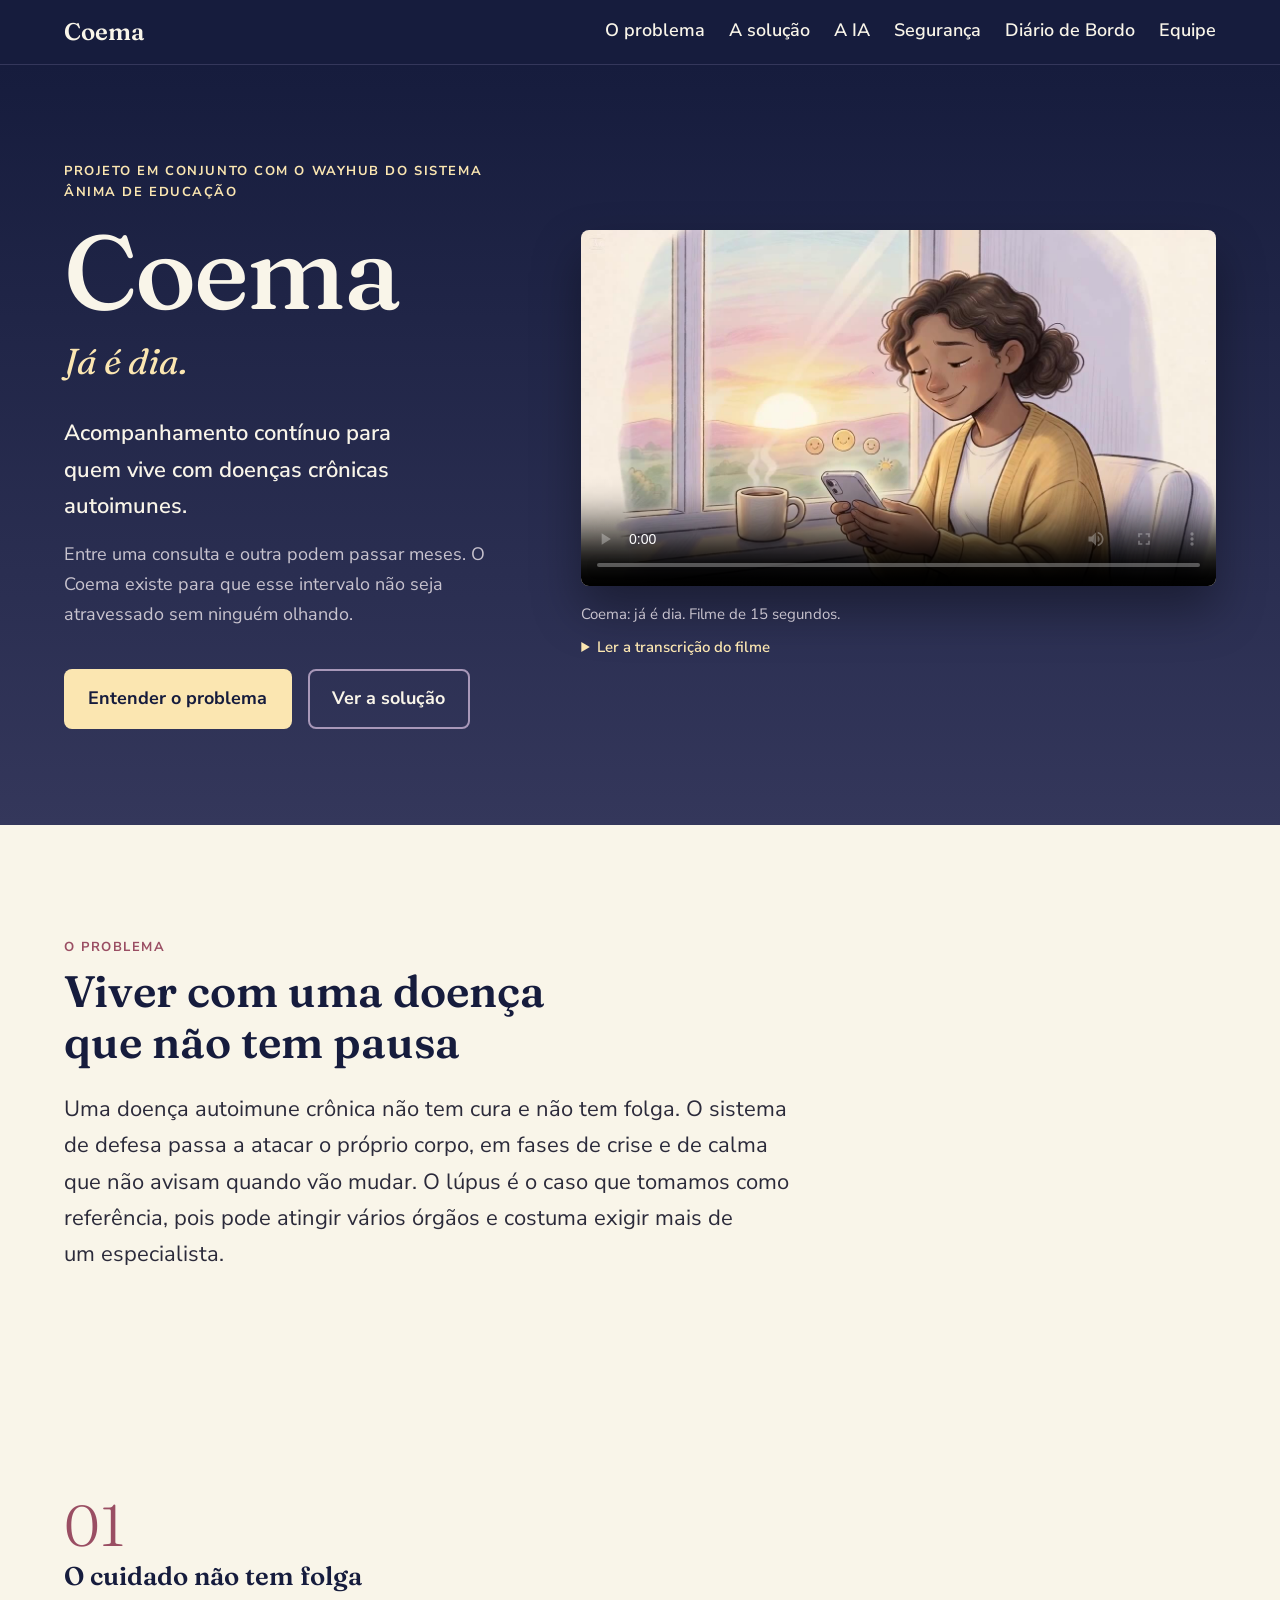
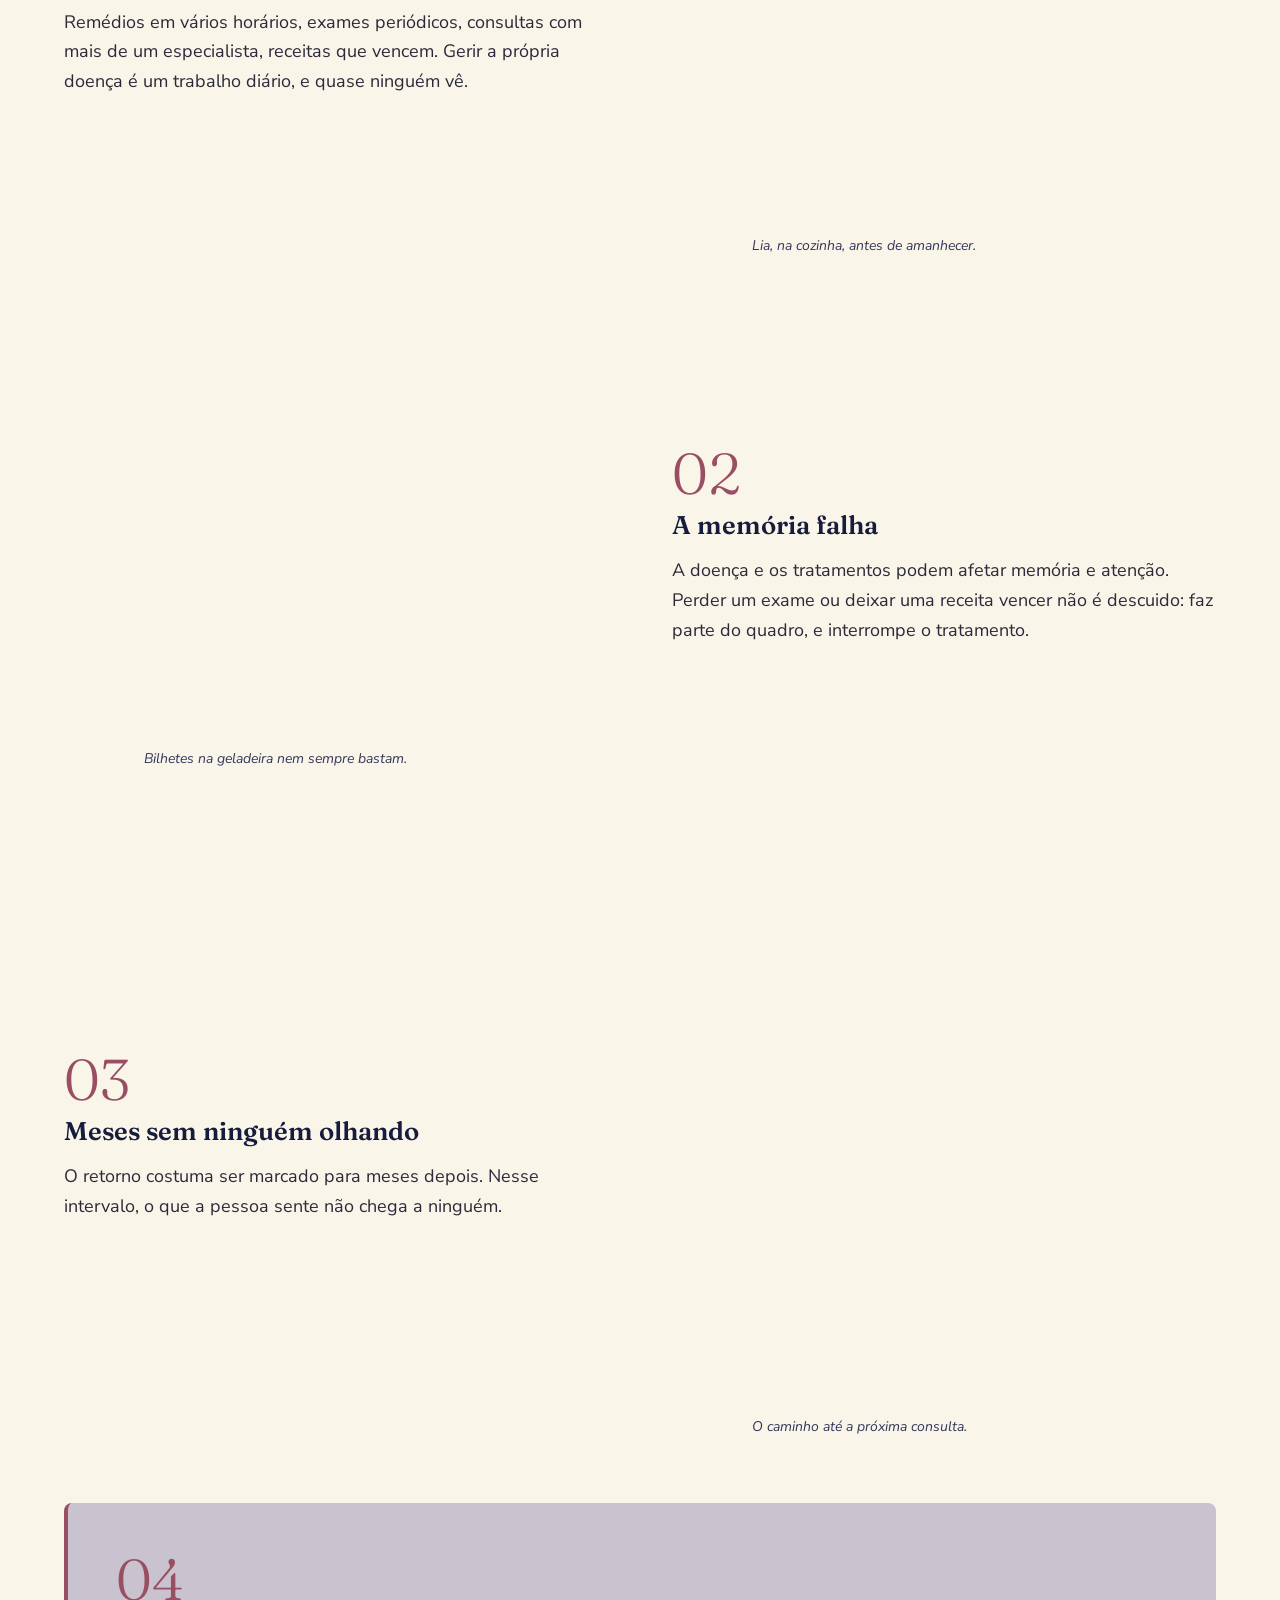
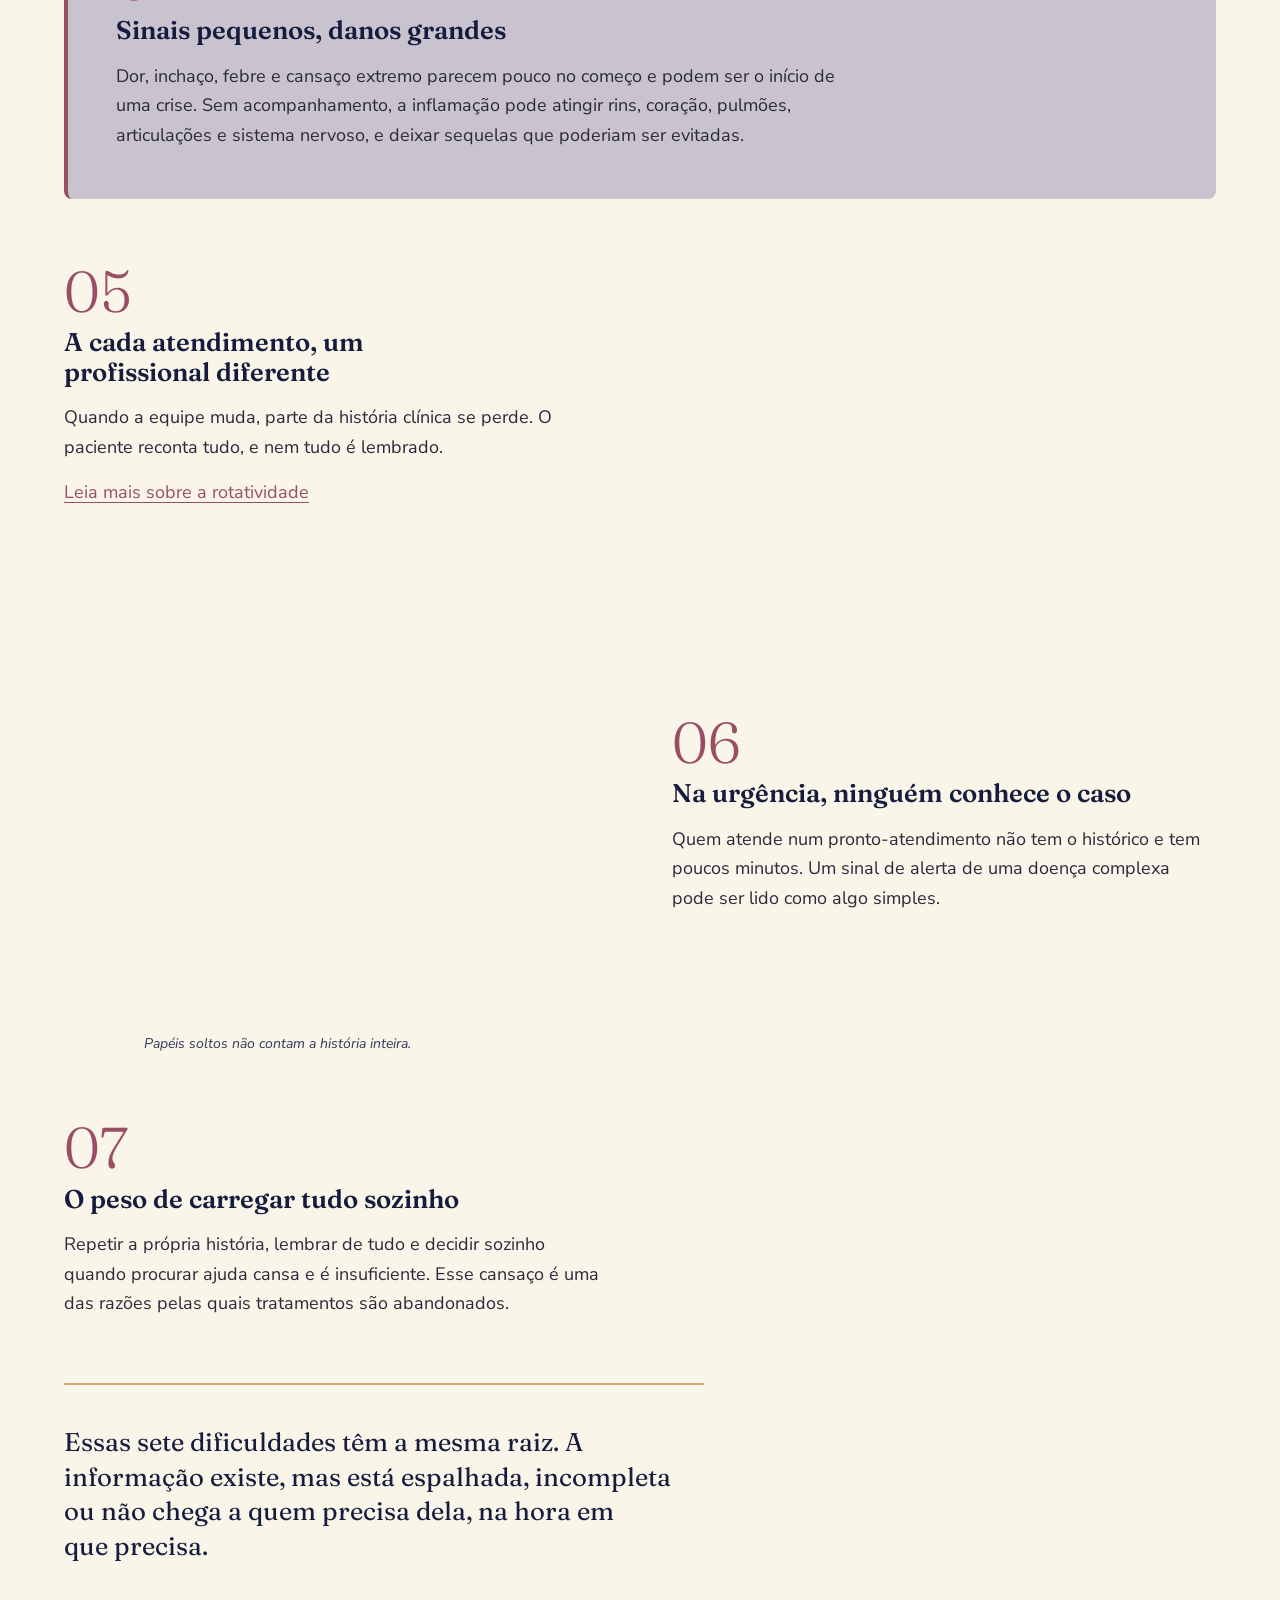
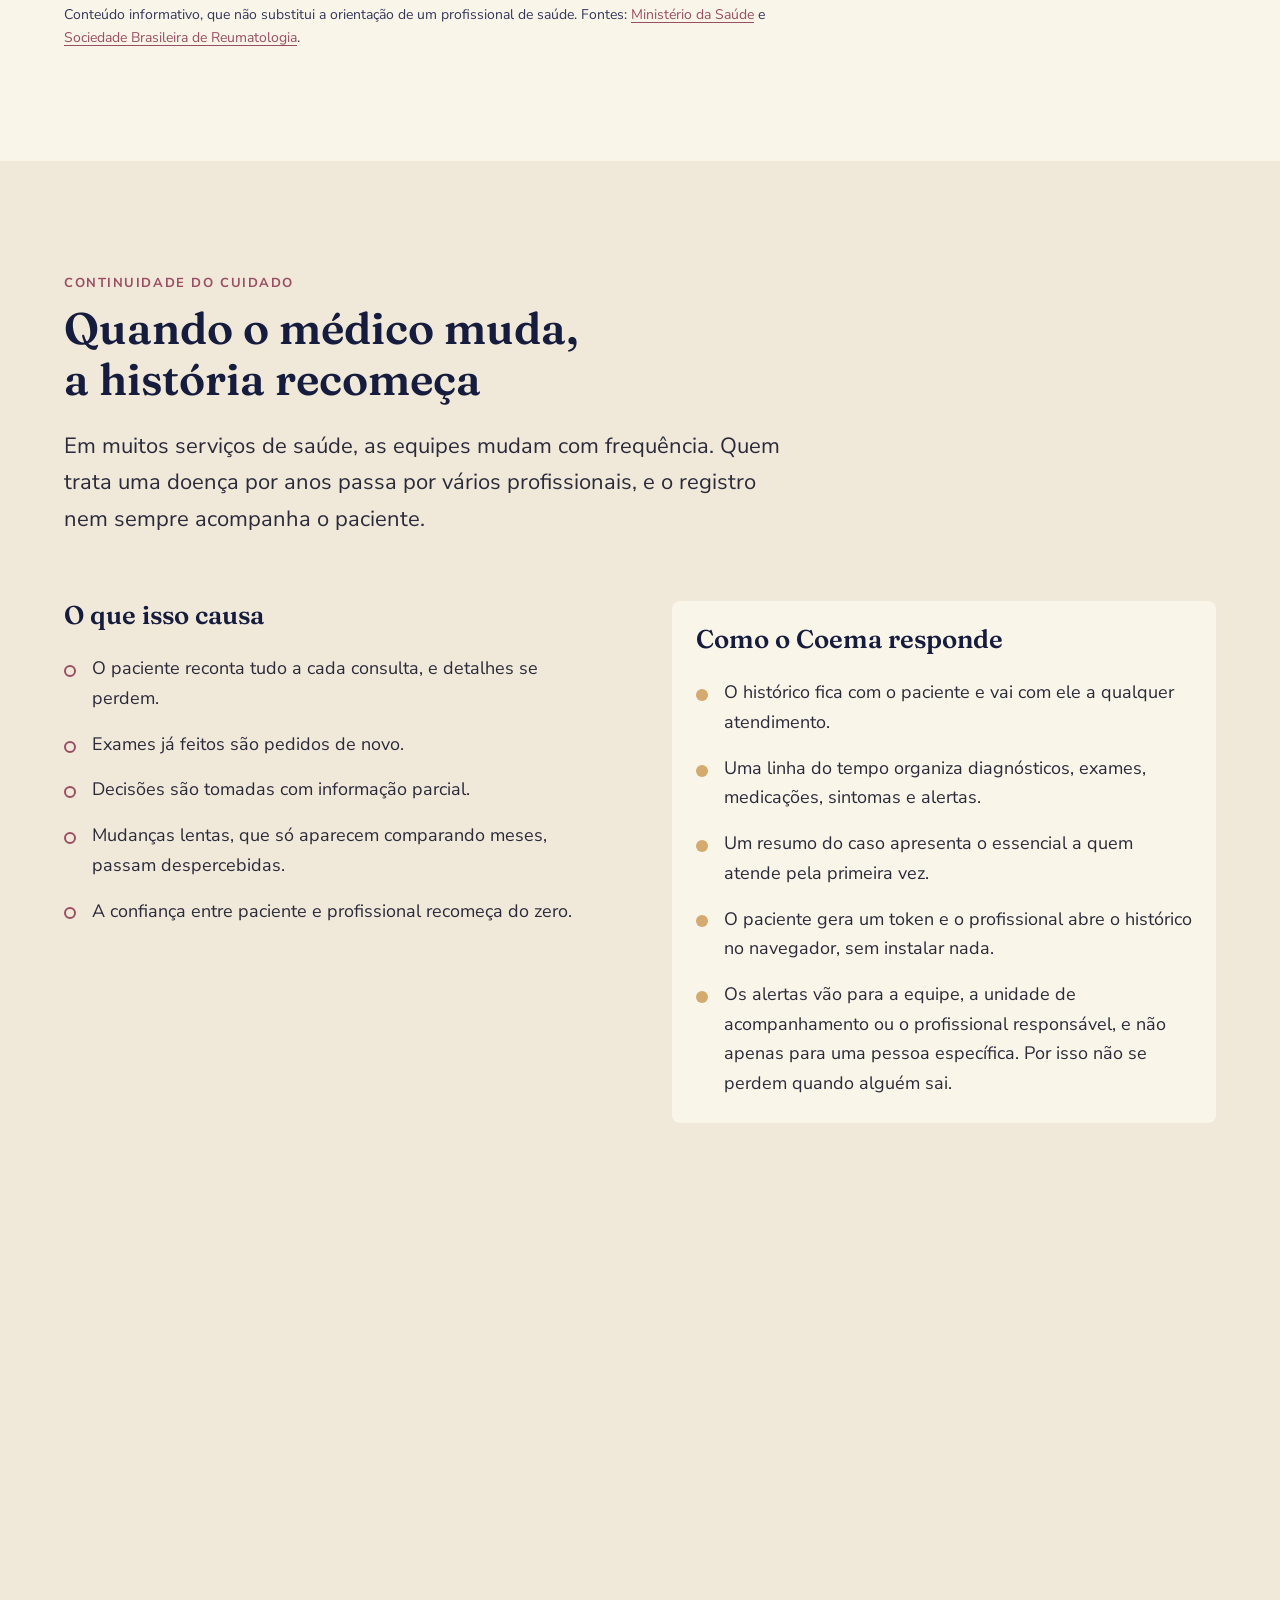
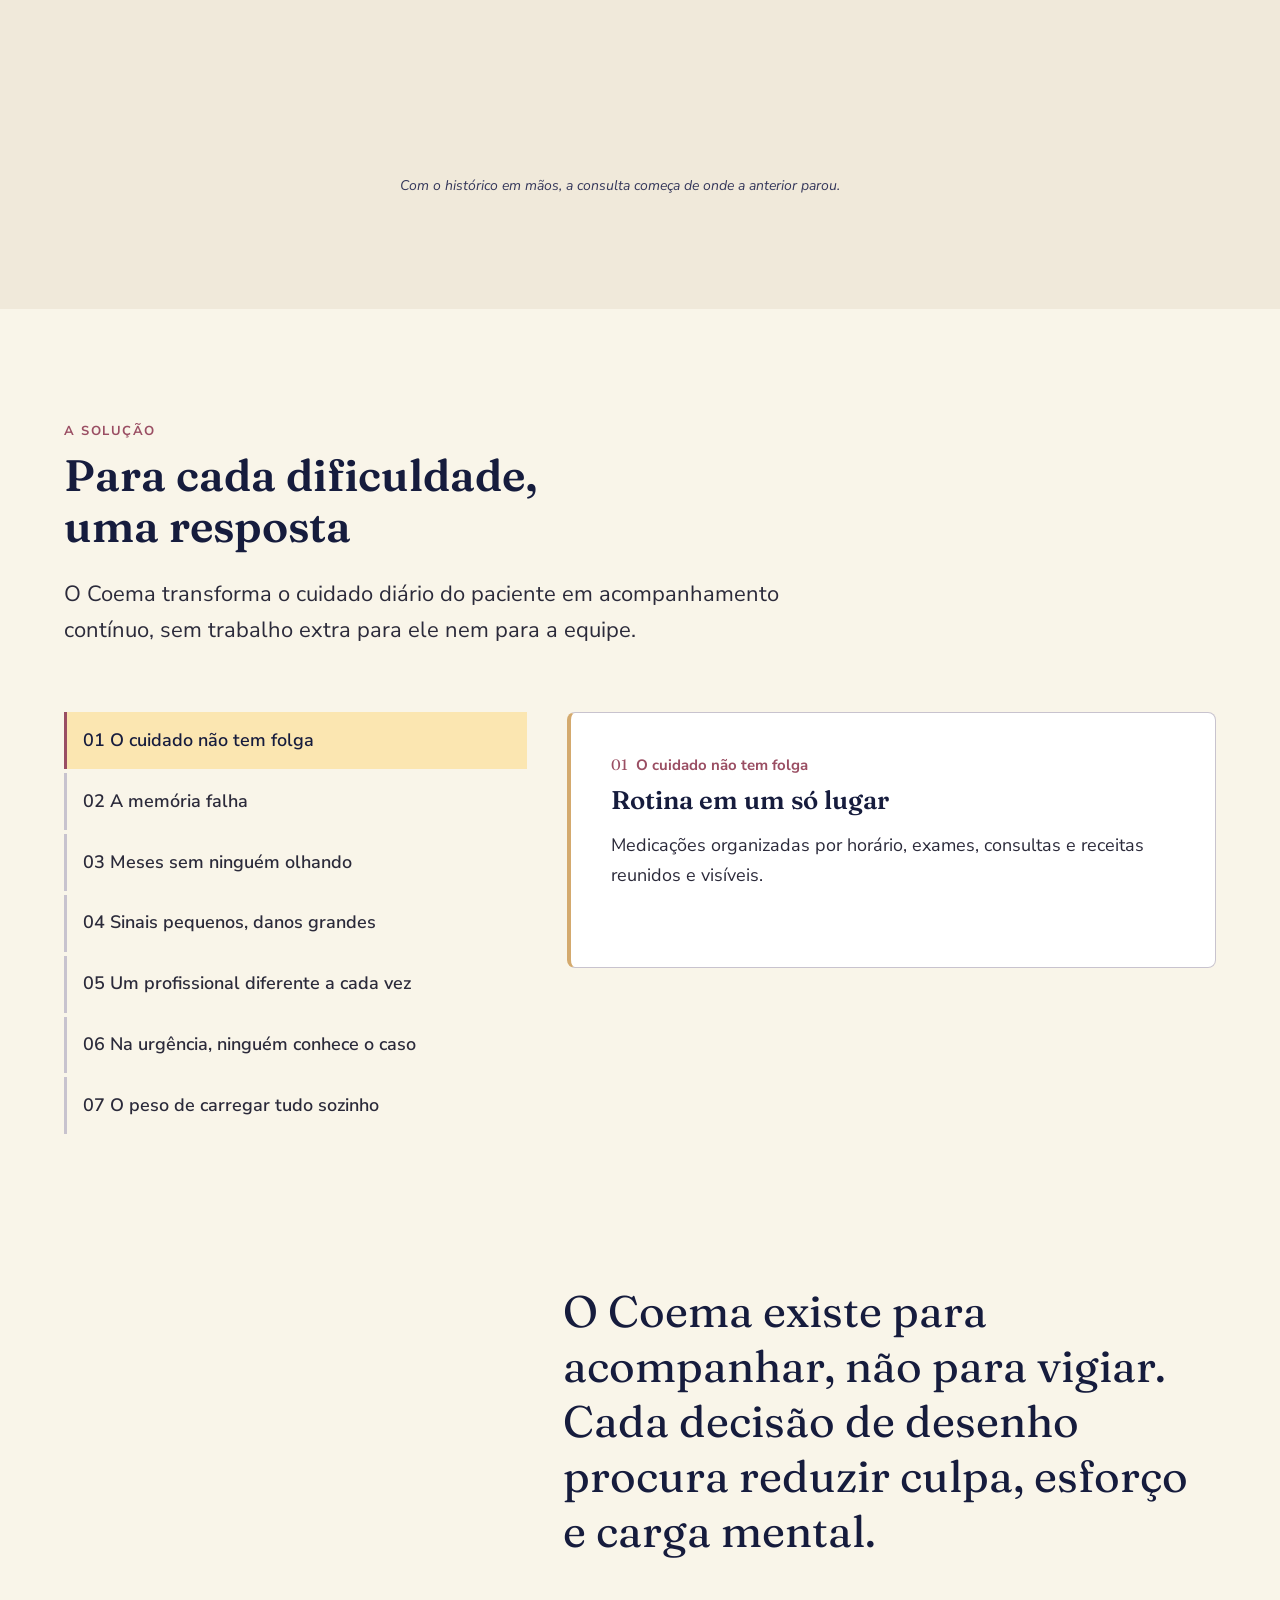
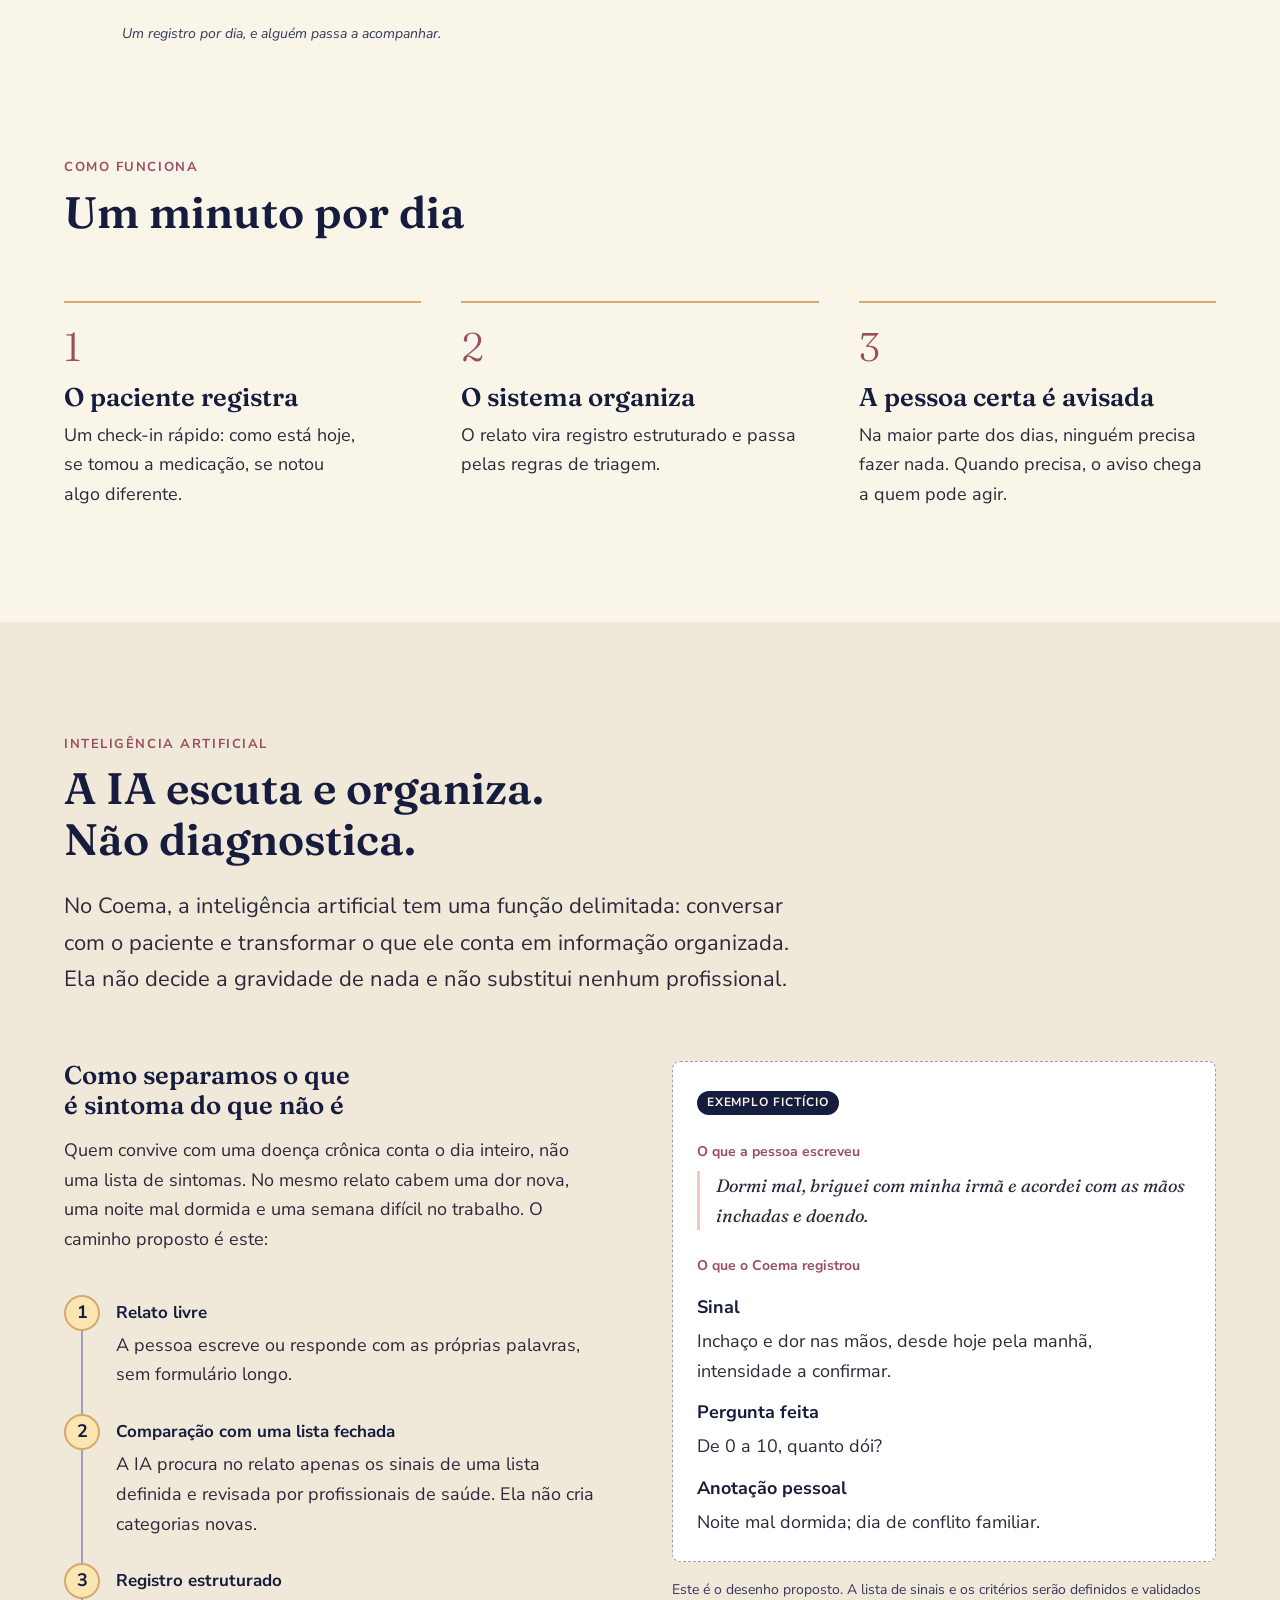
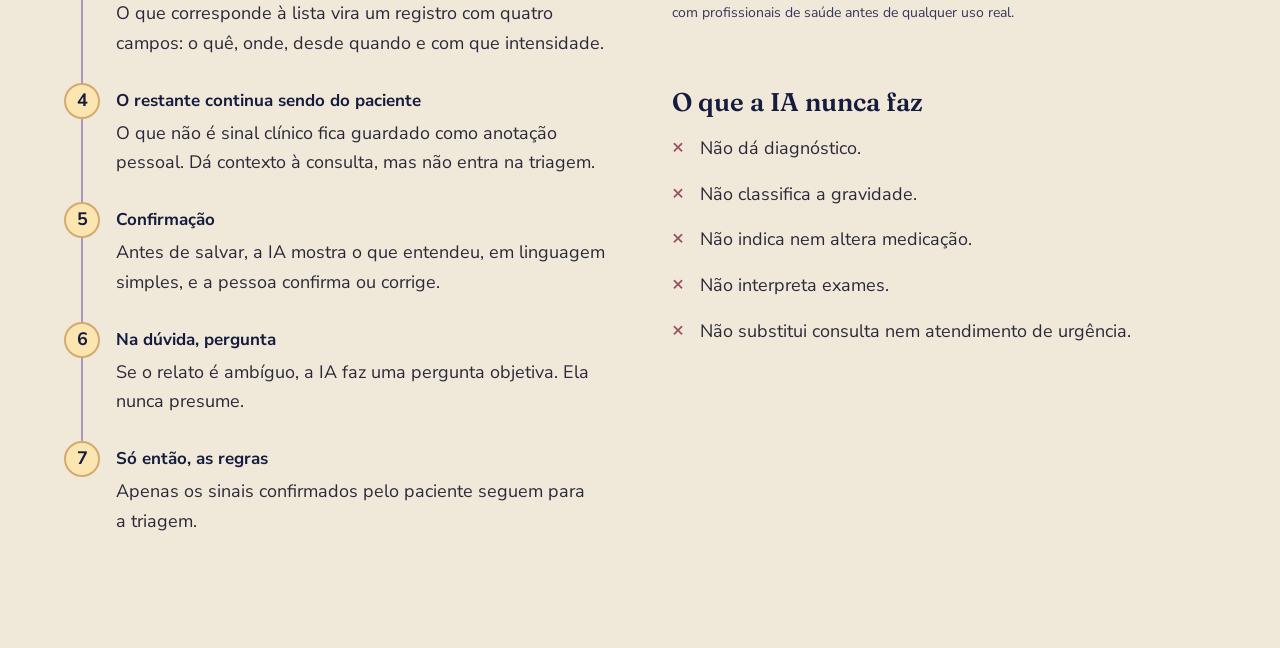
==== index.html @ e5634503 "feat: seções como funciona e IA" ====
<!DOCTYPE html>
<html lang="pt-BR">
<head>
  <meta charset="UTF-8">
  <meta name="viewport" content="width=device-width, initial-scale=1">
  <meta http-equiv="Content-Security-Policy" content="default-src 'self'; script-src 'self'; style-src 'self'; img-src 'self' data:; font-src 'self'; media-src 'self'; connect-src 'self'; object-src 'none'; base-uri 'self'; form-action 'none'">
  <meta name="referrer" content="strict-origin-when-cross-origin">

  <title>Coema · Acompanhamento contínuo para pacientes que vivem com doenças crônicas e autoimunes</title>
  <meta name="description" content="O Coema é um projeto acadêmico de acompanhamento contínuo para quem vive com doenças crônicas autoimunes, tendo como caso referência o LES (Lúpus Eritematoso Sistêmico).">
  <meta name="theme-color" content="#161C3D">

  <meta property="og:type" content="website">
  <meta property="og:locale" content="pt_BR">
  <meta property="og:title" content="Coema · Já é dia">
  <meta property="og:description" content="Acompanhamento contínuo para quem vive com doença crônica autoimune.">
  <meta property="og:url" content="https://nandaromao.github.io/coema-site/">
  <meta property="og:image" content="https://nandaromao.github.io/coema-site/img/previa.jpg">
  <meta name="twitter:card" content="summary_large_image">

  <link rel="icon" href="img/favicon.svg" type="image/svg+xml">
  <link rel="preload" href="fonts/fraunces.woff2" as="font" type="font/woff2" crossorigin>
  <link rel="preload" href="fonts/nunito-sans.woff2" as="font" type="font/woff2" crossorigin>

  <link rel="stylesheet" href="css/base.css">
  <link rel="stylesheet" href="css/layout.css">
  <link rel="stylesheet" href="css/componentes.css">
  <link rel="stylesheet" href="css/secoes.css">

  <script type="module" src="js/main.js"></script>
</head>
<body>
  <a class="pular" href="#conteudo">Pular para o conteúdo</a>

  <header class="cabecalho">
    <div class="container cabecalho__interno">
      <a class="cabecalho__marca" href="#topo" aria-label="Coema, início da página">Coema</a>

      <button class="cabecalho__botao" type="button" aria-expanded="false" aria-controls="menu-principal">
        <span class="cabecalho__botao-texto">Menu</span>
      </button>

      <nav class="menu" id="menu-principal" aria-label="Seções da página">
        <ul class="menu__lista">
          <li><a class="menu__link" href="#problema">O problema</a></li>
          <li><a class="menu__link" href="#solucao">A solução</a></li>
          <li><a class="menu__link" href="#ia">A IA</a></li>
          <li><a class="menu__link" href="#seguranca">Segurança</a></li>
          <li><a class="menu__link" href="#diario">Diário de Bordo</a></li>
          <li><a class="menu__link" href="#equipe">Equipe</a></li>
        </ul>
      </nav>
    </div>
  </header>

  <main id="conteudo">

    <!-- SEÇÃO 1: ABERTURA -->
    <section class="abertura" id="topo" aria-labelledby="abertura-titulo">
      <div class="container abertura__grade">
        <div class="abertura__texto">
          <p class="rotulo rotulo--claro">Projeto em conjunto com o WayHub do Sistema Ânima de Educação</p>
          <h1 class="abertura__titulo" id="abertura-titulo">Coema</h1>
          <p class="abertura__subtitulo">Já é dia.</p>
          <p class="abertura__frase">Acompanhamento contínuo para quem vive com doenças crônicas autoimunes.</p>
          <p class="abertura__apoio">Entre uma consulta e outra podem passar meses. O Coema existe para que esse intervalo não seja atravessado sem ninguém olhando.</p>
          <div class="abertura__acoes">
            <a class="botao botao--sol" href="#problema">Entender o problema</a>
            <a class="botao botao--contorno" href="#solucao">Ver a solução</a>
          </div>
        </div>

        <figure class="abertura__video">
          <video class="video" controls preload="metadata" playsinline width="1280" height="720" poster="video/poster.jpg">
            <source src="video/coema-ja-e-dia.mp4" type="video/mp4">
            <track kind="captions" src="video/coema-ja-e-dia.vtt" srclang="pt-BR" label="Português" default>
            Seu navegador não reproduz este vídeo. Leia a transcrição logo abaixo.
          </video>
          <figcaption class="abertura__legenda">Coema: já é dia. Filme de 15 segundos.</figcaption>

          <details class="transcricao">
            <summary>Ler a transcrição do filme</summary>
            <p>Quem vive com lúpus cuida de si todo dia. E tem dia em que a memória falha. Entre uma consulta e outra, passam meses. Nesse caminho, ninguém está olhando. O Coema acompanha esse intervalo e leva a história inteira para quem atende. Coema. Em tupi: já é dia.</p>".</p>
          </details>
        </figure>
      </div>
    </section>

        <!-- SEÇÃO 2: O PROBLEMA -->
    <section class="secao problema" id="problema" aria-labelledby="problema-titulo">
      <div class="container">
        <header class="secao__cabecalho">
          <p class="rotulo">O problema</p>
          <h2 class="secao__titulo" id="problema-titulo">Viver com uma doença que não tem pausa</h2>
          <p class="secao__intro">Uma doença autoimune crônica não tem cura e não tem folga. O sistema de defesa passa a atacar o próprio corpo, em fases de crise e de calma que não avisam quando vão mudar. O lúpus é o caso que tomamos como referência, pois pode atingir vários órgãos e costuma exigir mais de um especialista.</p>
        </header>

        <ol class="dores">
          <li class="dor dor--com-imagem">
            <div class="dor__texto">
              <span class="dor__numero" aria-hidden="true">01</span>
              <h3 class="dor__titulo">O cuidado não tem folga</h3>
              <p>Remédios em vários horários, exames periódicos, consultas com mais de um especialista, receitas que vencem. Gerir a própria doença é um trabalho diário, e quase ninguém vê.</p>
            </div>
            <figure class="dor__figura">
              <img src="img/cenas/rotina.webp" width="1200" height="1528" loading="lazy" decoding="async" alt="Ilustração a lápis de cor de uma mulher sentada à mesa da cozinha, de madrugada, segurando uma caneca diante de uma caixa organizadora de remédios.">
              <figcaption>Lia, na cozinha, antes de amanhecer.</figcaption>
            </figure>
          </li>

          <li class="dor dor--com-imagem dor--invertida">
            <div class="dor__texto">
              <span class="dor__numero" aria-hidden="true">02</span>
              <h3 class="dor__titulo">A memória falha</h3>
              <p>A doença e os tratamentos podem afetar memória e atenção. Perder um exame ou deixar uma receita vencer não é descuido: faz parte do quadro, e interrompe o tratamento.</p>
            </div>
            <figure class="dor__figura">
              <img src="img/cenas/memoria.webp" width="1200" height="1307" loading="lazy" decoding="async" alt="Ilustração de uma mulher com a mão na testa diante de uma geladeira coberta de bilhetes e de um calendário com dias riscados.">
              <figcaption>Bilhetes na geladeira nem sempre bastam.</figcaption>
            </figure>
          </li>

          <li class="dor dor--com-imagem">
            <div class="dor__texto">
              <span class="dor__numero" aria-hidden="true">03</span>
              <h3 class="dor__titulo">Meses sem ninguém olhando</h3>
              <p>O retorno costuma ser marcado para meses depois. Nesse intervalo, o que a pessoa sente não chega a ninguém.</p>
            </div>
            <figure class="dor__figura">
              <img src="img/cenas/caminho.webp" width="1200" height="1792" loading="lazy" decoding="async" alt="Ilustração de uma mulher pequena caminhando sozinha, à noite, por uma estrada feita de folhas de calendário, sob uma lua fina.">
              <figcaption>O caminho até a próxima consulta.</figcaption>
            </figure>
          </li>

          <li class="dor dor--destaque">
            <div class="dor__texto">
              <span class="dor__numero" aria-hidden="true">04</span>
              <h3 class="dor__titulo">Sinais pequenos, danos grandes</h3>
              <p>Dor, inchaço, febre e cansaço extremo parecem pouco no começo e podem ser o início de uma crise. Sem acompanhamento, a inflamação pode atingir rins, coração, pulmões, articulações e sistema nervoso, e deixar sequelas que poderiam ser evitadas.</p>
            </div>
          </li>

          <li class="dor">
            <div class="dor__texto">
              <span class="dor__numero" aria-hidden="true">05</span>
              <h3 class="dor__titulo">A cada atendimento, um profissional diferente</h3>
              <p>Quando a equipe muda, parte da história clínica se perde. O paciente reconta tudo, e nem tudo é lembrado.</p>
              <p><a href="#rotatividade">Leia mais sobre a rotatividade</a></p>
            </div>
          </li>

          <li class="dor dor--com-imagem dor--invertida">
            <div class="dor__texto">
              <span class="dor__numero" aria-hidden="true">06</span>
              <h3 class="dor__titulo">Na urgência, ninguém conhece o caso</h3>
              <p>Quem atende num pronto-atendimento não tem o histórico e tem poucos minutos. Um sinal de alerta de uma doença complexa pode ser lido como algo simples.</p>
            </div>
            <figure class="dor__figura">
              <img src="img/cenas/pronto-atendimento.webp" width="1200" height="1412" loading="lazy" decoding="async" alt="Ilustração de uma mulher sentada numa maca, segurando uma pasta de papéis, enquanto um médico de jaleco se afasta com uma prancheta.">
              <figcaption>Papéis soltos não contam a história inteira.</figcaption>
            </figure>
          </li>

          <li class="dor">
            <div class="dor__texto">
              <span class="dor__numero" aria-hidden="true">07</span>
              <h3 class="dor__titulo">O peso de carregar tudo sozinho</h3>
              <p>Repetir a própria história, lembrar de tudo e decidir sozinho quando procurar ajuda cansa e é insuficiente. Esse cansaço é uma das razões pelas quais tratamentos são abandonados.</p>
            </div>
          </li>
        </ol>

        <p class="problema__fecho">Essas sete dificuldades têm a mesma raiz. A informação existe, mas está espalhada, incompleta ou não chega a quem precisa dela, na hora em que precisa.</p>

        <p class="nota">Conteúdo informativo, que não substitui a orientação de um profissional de saúde. Fontes: <a href="https://www.gov.br/saude/pt-br/assuntos/saude-de-a-a-z/l/lupus" target="_blank" rel="noopener noreferrer">Ministério da Saúde</a> e <a href="https://www.reumatologia.org.br" target="_blank" rel="noopener noreferrer">Sociedade Brasileira de Reumatologia</a>.</p>
      </div>
    </section>

        <!-- SEÇÃO 3: A ROTATIVIDADE -->
    <section class="secao rotatividade" id="rotatividade" aria-labelledby="rotatividade-titulo">
      <div class="container">
        <header class="secao__cabecalho">
          <p class="rotulo">Continuidade do cuidado</p>
          <h2 class="secao__titulo" id="rotatividade-titulo">Quando o médico muda, a história recomeça</h2>
          <p class="secao__intro">Em muitos serviços de saúde, as equipes mudam com frequência. Quem trata uma doença por anos passa por vários profissionais, e o registro nem sempre acompanha o paciente.</p>
        </header>

        <div class="rotatividade__colunas">
          <div class="rotatividade__coluna">
            <h3 class="rotatividade__subtitulo">O que isso causa</h3>
            <ul class="lista lista--problema">
              <li>O paciente reconta tudo a cada consulta, e detalhes se perdem.</li>
              <li>Exames já feitos são pedidos de novo.</li>
              <li>Decisões são tomadas com informação parcial.</li>
              <li>Mudanças lentas, que só aparecem comparando meses, passam despercebidas.</li>
              <li>A confiança entre paciente e profissional recomeça do zero.</li>
            </ul>
          </div>

          <div class="rotatividade__coluna rotatividade__coluna--resposta">
            <h3 class="rotatividade__subtitulo">Como o Coema responde</h3>
            <ul class="lista lista--resposta">
              <li>O histórico fica com o paciente e vai com ele a qualquer atendimento.</li>
              <li>Uma linha do tempo organiza diagnósticos, exames, medicações, sintomas e alertas.</li>
              <li>Um resumo do caso apresenta o essencial a quem atende pela primeira vez.</li>
              <li>O paciente gera um token e o profissional abre o histórico no navegador, sem instalar nada.</li>
              <li>Os alertas vão para a equipe, a unidade de acompanhamento ou o profissional responsável, e não apenas para uma pessoa específica. Por isso não se perdem quando alguém sai.</li>
            </ul>
          </div>
        </div>

        <figure class="figura-ampla">
          <img src="img/cenas/consulta.webp" width="1200" height="1448" loading="lazy" decoding="async" alt="Ilustração de uma médica sentada ao lado de uma paciente, lendo com atenção o resumo do caso na tela de um celular.">
          <figcaption>Com o histórico em mãos, a consulta começa de onde a anterior parou.</figcaption>
        </figure>
      </div>
    </section>

       <!-- SEÇÃO 4: A SOLUÇÃO -->
    <section class="secao solucao" id="solucao" aria-labelledby="solucao-titulo">
      <div class="container">
        <header class="secao__cabecalho">
          <p class="rotulo">A solução</p>
          <h2 class="secao__titulo" id="solucao-titulo">Para cada dificuldade, uma resposta</h2>
          <p class="secao__intro">O Coema transforma o cuidado diário do paciente em acompanhamento contínuo, sem trabalho extra para ele nem para a equipe.</p>
        </header>

        <div class="pares" data-pares>
          <div class="pares__abas" role="tablist" aria-orientation="vertical" aria-label="Dificuldades" hidden></div>

          <div class="pares__paineis">
            <article class="par" id="par-1">
              <p class="par__dor"><span class="par__numero">01</span> O cuidado não tem folga</p>
              <h3 class="par__resposta">Rotina em um só lugar</h3>
              <p>Medicações organizadas por horário, exames, consultas e receitas reunidos e visíveis.</p>
            </article>

            <article class="par" id="par-2">
              <p class="par__dor"><span class="par__numero">02</span> A memória falha</p>
              <h3 class="par__resposta">Lembretes com antecedência</h3>
              <p>O aviso começa um mês antes e se repete: quinze dias, uma semana, três dias, véspera e horas antes. O som é discreto, e um segundo lembrete, mais suave, aparece se o primeiro passar.</p>
            </article>

            <article class="par" id="par-3">
              <p class="par__dor"><span class="par__numero">03</span> Meses sem ninguém olhando</p>
              <h3 class="par__resposta">Check-in diário</h3>
              <p>Um registro rápido de como a pessoa está, parecido com um caderno de humor. Só pede detalhes quando algo relevante acontece.</p>
            </article>

            <article class="par" id="par-4">
              <p class="par__dor"><span class="par__numero">04</span> Sinais pequenos, danos grandes</p>
              <h3 class="par__resposta">Triagem em três níveis</h3>
              <p>O sistema percebe desvios cedo e indica o que fazer, antes que virem crise.</p>
            </article>

            <article class="par" id="par-5">
              <p class="par__dor"><span class="par__numero">05</span> Um profissional diferente a cada vez</p>
              <h3 class="par__resposta">Histórico com o paciente</h3>
              <p>A história clínica completa, aberta por token a quem estiver atendendo.</p>
            </article>

            <article class="par" id="par-6">
              <p class="par__dor"><span class="par__numero">06</span> Na urgência, ninguém conhece o caso</p>
              <h3 class="par__resposta">Resumo e cartão de emergência</h3>
              <p>Um resumo do quadro pronto para mostrar e um cartão com diagnóstico, alergias, medicações e contato, disponível mesmo sem internet.</p>
            </article>

            <article class="par" id="par-7">
              <p class="par__dor"><span class="par__numero">07</span> O peso de carregar tudo sozinho</p>
              <h3 class="par__resposta">Rede de apoio</h3>
              <p>Um contato de confiança é avisado em situação de risco, e um cuidador pode registrar e consultar informações quando o paciente não estiver em condições.</p>
            </article>
          </div>
        </div>

        <div class="solucao__fecho">
          <figure class="solucao__figura">
            <img src="img/cenas/amanhecer.webp" width="1200" height="1564" loading="lazy" decoding="async" alt="Ilustração de uma mulher sorrindo para o celular, sentada junto a uma janela, com a luz do amanhecer entrando.">
            <figcaption>Um registro por dia, e alguém passa a acompanhar.</figcaption>
          </figure>
          <p class="solucao__principio">O Coema existe para acompanhar, não para vigiar. Cada decisão de desenho procura reduzir culpa, esforço e carga mental.</p>
        </div>
      </div>
    </section>

        <!-- SEÇÃO 5: COMO FUNCIONA -->
    <section class="secao funciona" id="como-funciona" aria-labelledby="funciona-titulo">
      <div class="container">
        <header class="secao__cabecalho">
          <p class="rotulo">Como funciona</p>
          <h2 class="secao__titulo" id="funciona-titulo">Um minuto por dia</h2>
        </header>

        <ol class="passos">
          <li class="passo">
            <span class="passo__numero" aria-hidden="true">1</span>
            <h3 class="passo__titulo">O paciente registra</h3>
            <p>Um check-in rápido: como está hoje, se tomou a medicação, se notou algo diferente.</p>
          </li>
          <li class="passo">
            <span class="passo__numero" aria-hidden="true">2</span>
            <h3 class="passo__titulo">O sistema organiza</h3>
            <p>O relato vira registro estruturado e passa pelas regras de triagem.</p>
          </li>
          <li class="passo">
            <span class="passo__numero" aria-hidden="true">3</span>
            <h3 class="passo__titulo">A pessoa certa é avisada</h3>
            <p>Na maior parte dos dias, ninguém precisa fazer nada. Quando precisa, o aviso chega a quem pode agir.</p>
          </li>
        </ol>
      </div>
    </section>

    <!-- SEÇÃO 6: A IA -->
    <section class="secao ia" id="ia" aria-labelledby="ia-titulo">
      <div class="container">
        <header class="secao__cabecalho">
          <p class="rotulo">Inteligência artificial</p>
          <h2 class="secao__titulo" id="ia-titulo">A IA escuta e organiza. Não diagnostica.</h2>
          <p class="secao__intro">No Coema, a inteligência artificial tem uma função delimitada: conversar com o paciente e transformar o que ele conta em informação organizada. Ela não decide a gravidade de nada e não substitui nenhum profissional.</p>
        </header>

        <div class="ia__grade">
          <div class="ia__coluna">
            <h3 class="ia__subtitulo">Como separamos o que é sintoma do que não é</h3>
            <p>Quem convive com uma doença crônica conta o dia inteiro, não uma lista de sintomas. No mesmo relato cabem uma dor nova, uma noite mal dormida e uma semana difícil no trabalho. O caminho proposto é este:</p>

            <ol class="etapas">
              <li class="etapa">
                <h4 class="etapa__titulo">Relato livre</h4>
                <p>A pessoa escreve ou responde com as próprias palavras, sem formulário longo.</p>
              </li>
              <li class="etapa">
                <h4 class="etapa__titulo">Comparação com uma lista fechada</h4>
                <p>A IA procura no relato apenas os sinais de uma lista definida e revisada por profissionais de saúde. Ela não cria categorias novas.</p>
              </li>
              <li class="etapa">
                <h4 class="etapa__titulo">Registro estruturado</h4>
                <p>O que corresponde à lista vira um registro com quatro campos: o quê, onde, desde quando e com que intensidade.</p>
              </li>
              <li class="etapa">
                <h4 class="etapa__titulo">O restante continua sendo do paciente</h4>
                <p>O que não é sinal clínico fica guardado como anotação pessoal. Dá contexto à consulta, mas não entra na triagem.</p>
              </li>
              <li class="etapa">
                <h4 class="etapa__titulo">Confirmação</h4>
                <p>Antes de salvar, a IA mostra o que entendeu, em linguagem simples, e a pessoa confirma ou corrige.</p>
              </li>
              <li class="etapa">
                <h4 class="etapa__titulo">Na dúvida, pergunta</h4>
                <p>Se o relato é ambíguo, a IA faz uma pergunta objetiva. Ela nunca presume.</p>
              </li>
              <li class="etapa">
                <h4 class="etapa__titulo">Só então, as regras</h4>
                <p>Apenas os sinais confirmados pelo paciente seguem para a triagem.</p>
              </li>
            </ol>
          </div>

          <div class="ia__coluna">
            <div class="exemplo">
              <p class="exemplo__rotulo">Exemplo fictício</p>

              <h4 class="exemplo__titulo">O que a pessoa escreveu</h4>
              <p class="exemplo__fala">Dormi mal, briguei com minha irmã e acordei com as mãos inchadas e doendo.</p>

              <h4 class="exemplo__titulo">O que o Coema registrou</h4>
              <dl class="exemplo__lista">
                <dt>Sinal</dt>
                <dd>Inchaço e dor nas mãos, desde hoje pela manhã, intensidade a confirmar.</dd>
                <dt>Pergunta feita</dt>
                <dd>De 0 a 10, quanto dói?</dd>
                <dt>Anotação pessoal</dt>
                <dd>Noite mal dormida; dia de conflito familiar.</dd>
              </dl>
            </div>

            <p class="nota">Este é o desenho proposto. A lista de sinais e os critérios serão definidos e validados com profissionais de saúde antes de qualquer uso real.</p>

            <h3 class="ia__subtitulo ia__subtitulo--espaco">O que a IA nunca faz</h3>
            <ul class="lista lista--nunca">
              <li>Não dá diagnóstico.</li>
              <li>Não classifica a gravidade.</li>
              <li>Não indica nem altera medicação.</li>
              <li>Não interpreta exames.</li>
              <li>Não substitui consulta nem atendimento de urgência.</li>
            </ul>
          </div>
        </div>
      </div>
    </section>

    <!-- AS PRÓXIMAS SEÇÕES ENTRAM AQUI -->

  </main>
</body>
</html>
---- css/base.css ----
/* Fontes, variáveis, reset e tipografia */

@font-face {
  font-family: "Fraunces";
  src: url("../fonts/fraunces.woff2") format("woff2");
  font-weight: 100 900;
  font-style: normal;
  font-display: swap;
}

@font-face {
  font-family: "Fraunces";
  src: url("../fonts/fraunces-italico.woff2") format("woff2");
  font-weight: 100 900;
  font-style: italic;
  font-display: swap;
}

@font-face {
  font-family: "Nunito Sans";
  src: url("../fonts/nunito-sans.woff2") format("woff2");
  font-weight: 200 1000;
  font-style: normal;
  font-display: swap;
}

@font-face {
  font-family: "Nunito Sans";
  src: url("../fonts/nunito-sans-italico.woff2") format("woff2");
  font-weight: 200 1000;
  font-style: italic;
  font-display: swap;
}

:root {
  /* Paleta extraída das ilustrações */
  --noite: #161c3d;
  --indigo: #34375b;
  --lavanda: #a898b9;
  --lavanda-clara: #c8c3ce;
  --aurora: #f2c8b7;
  --mostarda: #d4aa6e;
  --sol: #fbe6b1;
  --terracota: #c3917a;
  --papel: #f9f5e9;
  --grafite: #2b2a3a;
  --rose-escuro: #9a4e63;
  --azul-profundo: #3e5f80;

  /* Triagem */
  --verde: #6fae7d;
  --amarelo: #e8b84b;
  --vermelho: #d96c6c;

  --fonte-titulo: "Fraunces", Georgia, "Times New Roman", serif;
  --fonte-texto: "Nunito Sans", system-ui, -apple-system, "Segoe UI", sans-serif;

  --texto-p: clamp(1rem, 0.95rem + 0.25vw, 1.125rem);
  --texto-g: clamp(1.125rem, 1rem + 0.6vw, 1.375rem);
  --titulo-2: clamp(1.75rem, 1.3rem + 2vw, 2.75rem);
  --titulo-3: clamp(1.25rem, 1.1rem + 0.7vw, 1.6rem);

  --espaco-1: 0.5rem;
  --espaco-2: 1rem;
  --espaco-3: 1.5rem;
  --espaco-4: 2.5rem;
  --espaco-5: 4rem;
  --espaco-secao: clamp(4rem, 3rem + 5vw, 7.5rem);

  --largura: 72rem;
  --raio: 0.5rem;
  --altura-cabecalho: 4rem;
}

*,
*::before,
*::after {
  box-sizing: border-box;
}

html {
  scroll-behavior: smooth;
  scroll-padding-top: calc(var(--altura-cabecalho) + 1rem);
  -webkit-text-size-adjust: 100%;
}

body {
  margin: 0;
  background-color: var(--papel);
  color: var(--grafite);
  font-family: var(--fonte-texto);
  font-size: var(--texto-p);
  line-height: 1.65;
}

h1,
h2,
h3,
p,
ul,
ol,
figure {
  margin: 0;
}

h1,
h2,
h3 {
  font-family: var(--fonte-titulo);
  font-weight: 600;
  line-height: 1.15;
  text-wrap: balance;
}

p {
  text-wrap: pretty;
}

img,
video {
  display: block;
  max-width: 100%;
  height: auto;
}

a {
  color: var(--rose-escuro);
  text-underline-offset: 0.2em;
}

:focus-visible {
  outline: 3px solid var(--mostarda);
  outline-offset: 3px;
  border-radius: 2px;
}

.rotulo {
  font-size: 0.8125rem;
  font-weight: 700;
  letter-spacing: 0.12em;
  text-transform: uppercase;
  color: var(--rose-escuro);
}

.rotulo--claro {
  color: var(--sol);
}

.pular {
  position: absolute;
  left: 1rem;
  top: -4rem;
  z-index: 100;
  padding: 0.75rem 1rem;
  background-color: var(--sol);
  color: var(--noite);
  font-weight: 700;
  border-radius: var(--raio);
}

.pular:focus {
  top: 1rem;
}

@media (prefers-reduced-motion: reduce) {
  html {
    scroll-behavior: auto;
  }

  *,
  *::before,
  *::after {
    animation-duration: 0.01ms !important;
    transition-duration: 0.01ms !important;
  }
}
---- css/layout.css ----
/* Container, cabeçalho e botões */

.container {
  width: min(100% - 2.5rem, var(--largura));
  margin-inline: auto;
}

.cabecalho {
  position: sticky;
  top: 0;
  z-index: 50;
  background-color: var(--noite);
  border-bottom: 1px solid var(--indigo);
}

.cabecalho__interno {
  display: flex;
  flex-wrap: wrap;
  align-items: center;
  justify-content: space-between;
  min-height: var(--altura-cabecalho);
  gap: var(--espaco-2);
}

.cabecalho__marca {
  font-family: var(--fonte-titulo);
  font-size: 1.5rem;
  font-weight: 600;
  color: var(--papel);
  text-decoration: none;
}

.cabecalho__botao {
  display: none;
  padding: 0.5rem 0.9rem;
  background: none;
  border: 1px solid var(--lavanda);
  border-radius: var(--raio);
  color: var(--papel);
  font: inherit;
  font-weight: 700;
  cursor: pointer;
}

.menu__lista {
  display: flex;
  flex-wrap: wrap;
  gap: 0.25rem 1.5rem;
  padding: 0;
  list-style: none;
}

.menu__link {
  display: block;
  padding: 0.5rem 0;
  color: var(--papel);
  font-weight: 600;
  text-decoration: none;
  border-bottom: 2px solid transparent;
  transition: border-color 0.2s ease;
}

.menu__link:hover,
.menu__link--ativo {
  border-bottom-color: var(--mostarda);
}

/* Sem JavaScript, o menu fica sempre visível. Com JavaScript, recolhe no celular. */
@media (max-width: 47.99rem) {
  .js .cabecalho__botao {
    display: inline-block;
  }

  .js .menu {
    display: none;
    width: 100%;
    padding-bottom: var(--espaco-2);
  }

  .js .menu--aberto {
    display: block;
  }

  .js .menu__lista {
    flex-direction: column;
    gap: 0;
  }

  .js .menu__link {
    padding: 0.75rem 0;
  }
}

.botao {
  display: inline-block;
  padding: 0.8rem 1.4rem;
  border: 2px solid transparent;
  border-radius: var(--raio);
  font-weight: 700;
  text-decoration: none;
  transition: background-color 0.2s ease, color 0.2s ease, transform 0.2s ease;
}

.botao:hover {
  transform: translateY(-2px);
}

.botao--sol {
  background-color: var(--sol);
  color: var(--noite);
}

.botao--sol:hover {
  background-color: var(--mostarda);
}

.botao--contorno {
  border-color: var(--lavanda);
  color: var(--papel);
}

.botao--contorno:hover {
  background-color: var(--indigo);
}

/* Estrutura comum das seções */

.secao {
  padding-block: var(--espaco-secao);
}

.secao__cabecalho {
  max-width: 46rem;
  margin-bottom: var(--espaco-5);
}

.secao__titulo {
  margin-top: var(--espaco-1);
  font-size: var(--titulo-2);
  color: var(--noite);
}

.secao__intro {
  margin-top: var(--espaco-3);
  font-size: var(--texto-g);
}

.nota {
  margin-top: var(--espaco-4);
  max-width: 46rem;
  font-size: 0.875rem;
  color: var(--indigo);
}
---- css/componentes.css ----
/* Listas com marcador */

.lista {
  display: grid;
  gap: var(--espaco-2);
  padding: 0;
  list-style: none;
}

.lista li {
  position: relative;
  padding-left: 1.75rem;
}

.lista li::before {
  content: "";
  position: absolute;
  left: 0;
  top: 0.6em;
  width: 0.75rem;
  height: 0.75rem;
  border-radius: 50%;
}

.lista--problema li::before {
  border: 2px solid var(--rose-escuro);
}

.lista--resposta li::before {
  background-color: var(--mostarda);
}

/* Figura larga, centralizada */

.figura-ampla {
  max-width: 30rem;
  margin: var(--espaco-5) auto 0;
}

.figura-ampla img {
  width: 100%;
  border-radius: var(--raio);
}

.figura-ampla figcaption,
.solucao__figura figcaption {
  margin-top: var(--espaco-1);
  font-size: 0.875rem;
  font-style: italic;
  color: var(--indigo);
}

/* Pares "dificuldade e resposta" */

.pares__paineis {
  display: grid;
  gap: var(--espaco-3);
}

.par {
  padding: var(--espaco-3);
  background-color: #fff;
  border: 1px solid var(--lavanda-clara);
  border-left: 4px solid var(--mostarda);
  border-radius: var(--raio);
}

.par__dor {
  font-size: 0.9375rem;
  font-weight: 700;
  color: var(--rose-escuro);
}

.par__numero {
  font-family: var(--fonte-titulo);
  font-weight: 400;
  margin-right: 0.25rem;
}

.par__resposta {
  margin-top: var(--espaco-1);
  font-size: var(--titulo-3);
  color: var(--noite);
}

.par__resposta + p {
  margin-top: var(--espaco-2);
  max-width: 38rem;
}

/* Modo abas: só em tela larga e com JavaScript */

.pares__abas[hidden] {
  display: none;
}

.pares--abas {
  display: grid;
  grid-template-columns: 5fr 7fr;
  gap: var(--espaco-4);
  align-items: start;
}

.pares--abas .pares__abas {
  display: flex;
  flex-direction: column;
  gap: 0.25rem;
}

.pares__aba {
  padding: 0.85rem 1rem;
  background: none;
  border: 0;
  border-left: 3px solid var(--lavanda-clara);
  color: var(--grafite);
  font: inherit;
  font-weight: 600;
  text-align: left;
  cursor: pointer;
  transition: background-color 0.2s ease, border-color 0.2s ease;
}

.pares__aba:hover {
  background-color: var(--papel-sombra);
}

.pares__aba[aria-selected="true"] {
  background-color: var(--sol);
  border-left-color: var(--rose-escuro);
  color: var(--noite);
}

.pares--abas .par {
  min-height: 16rem;
  padding: var(--espaco-4);
  animation: surgir 0.3s ease;
}

@keyframes surgir {
  from {
    opacity: 0;
    transform: translateY(6px);
  }

  to {
    opacity: 1;
    transform: none;
  }
}
/* Lista "o que nunca faz" */

.lista--nunca li::before {
  content: "×";
  top: 0;
  width: auto;
  height: auto;
  border-radius: 0;
  font-size: 1.25rem;
  font-weight: 700;
  line-height: 1.3;
  color: var(--rose-escuro);
}

/* Passos numerados em linha */

.passos {
  display: grid;
  gap: var(--espaco-4);
  padding: 0;
  list-style: none;
}

@media (min-width: 52rem) {
  .passos {
    grid-template-columns: repeat(3, 1fr);
  }
}

.passo {
  padding-top: var(--espaco-3);
  border-top: 2px solid var(--mostarda);
}

.passo__numero {
  display: block;
  font-family: var(--fonte-titulo);
  font-size: 2.5rem;
  font-weight: 300;
  line-height: 1;
  color: var(--rose-escuro);
}

.passo__titulo {
  margin-top: var(--espaco-2);
  font-size: var(--titulo-3);
  color: var(--noite);
}

.passo__titulo + p {
  margin-top: var(--espaco-1);
}

/* Etapas em linha vertical */

.etapas {
  margin-top: var(--espaco-4);
  padding: 0;
  list-style: none;
  counter-reset: etapa;
}

.etapa {
  position: relative;
  padding: 0 0 var(--espaco-3) 3.25rem;
  counter-increment: etapa;
}

.etapa::before {
  content: counter(etapa);
  position: absolute;
  left: 0;
  top: 0;
  display: grid;
  place-items: center;
  width: 2.25rem;
  height: 2.25rem;
  background-color: var(--sol);
  border: 2px solid var(--mostarda);
  border-radius: 50%;
  font-weight: 700;
  color: var(--noite);
}

.etapa::after {
  content: "";
  position: absolute;
  left: 1.0625rem;
  top: 2.25rem;
  bottom: 0;
  width: 2px;
  background-color: var(--lavanda);
}

.etapa:last-child {
  padding-bottom: 0;
}

.etapa:last-child::after {
  display: none;
}

.etapa__titulo {
  margin: 0;
  padding-top: 0.25rem;
  font-family: var(--fonte-texto);
  font-size: 1.0625rem;
  font-weight: 700;
  color: var(--noite);
}

.etapa__titulo + p {
  margin-top: 0.25rem;
}

/* Quadro de exemplo */

.exemplo {
  padding: var(--espaco-3);
  background-color: #fff;
  border: 1px dashed var(--lavanda);
  border-radius: var(--raio);
}

.exemplo__rotulo {
  display: inline-block;
  padding: 0.15rem 0.6rem;
  background-color: var(--noite);
  border-radius: 999px;
  font-size: 0.75rem;
  font-weight: 700;
  letter-spacing: 0.08em;
  text-transform: uppercase;
  color: var(--papel);
}

.exemplo__titulo {
  margin: var(--espaco-3) 0 var(--espaco-1);
  font-family: var(--fonte-texto);
  font-size: 0.875rem;
  font-weight: 700;
  color: var(--rose-escuro);
}

.exemplo__fala {
  padding-left: var(--espaco-2);
  border-left: 3px solid var(--aurora);
  font-family: var(--fonte-titulo);
  font-style: italic;
  font-size: 1.125rem;
}

.exemplo__lista {
  display: grid;
  gap: 0.25rem;
  margin: 0;
}

.exemplo__lista dt {
  margin-top: var(--espaco-1);
  font-weight: 700;
  color: var(--noite);
}

.exemplo__lista dd {
  margin: 0;
}
---- css/secoes.css ----
/* Seção 1: abertura */

.abertura {
  background-color: var(--noite);
  background-image: linear-gradient(180deg, var(--noite) 0%, var(--indigo) 100%);
  color: var(--papel);
  padding-block: clamp(3rem, 2rem + 5vw, 6rem);
}

.abertura__grade {
  display: grid;
  gap: var(--espaco-4);
  align-items: center;
}

@media (min-width: 60rem) {
  .abertura__grade {
    grid-template-columns: 5fr 7fr;
    gap: var(--espaco-5);
  }
}

.abertura__titulo {
  margin-top: var(--espaco-2);
  font-size: clamp(3.5rem, 2.5rem + 6vw, 6.5rem);
  font-weight: 500;
  letter-spacing: -0.02em;
  line-height: 1;
}

.abertura__subtitulo {
  margin-top: var(--espaco-1);
  font-family: var(--fonte-titulo);
  font-style: italic;
  font-size: clamp(1.5rem, 1.2rem + 1.5vw, 2.25rem);
  color: var(--sol);
}

.abertura__frase {
  margin-top: var(--espaco-3);
  font-size: var(--texto-g);
  font-weight: 600;
  max-width: 28ch;
}

.abertura__apoio {
  margin-top: var(--espaco-2);
  max-width: 44ch;
  color: var(--lavanda-clara);
}

.abertura__acoes {
  display: flex;
  flex-wrap: wrap;
  gap: var(--espaco-2);
  margin-top: var(--espaco-4);
}

.video {
  width: 100%;
  aspect-ratio: 16 / 9;
  background-color: var(--noite);
  border-radius: var(--raio);
  box-shadow: 0 1.5rem 3rem rgb(0 0 0 / 0.35);
}

.abertura__legenda {
  margin-top: var(--espaco-2);
  font-size: 0.9375rem;
  color: var(--lavanda-clara);
}

.transcricao {
  margin-top: var(--espaco-1);
  font-size: 0.9375rem;
  color: var(--lavanda-clara);
}

.transcricao summary {
  cursor: pointer;
  color: var(--sol);
  font-weight: 600;
}

.transcricao p {
  margin-top: var(--espaco-1);
  max-width: 60ch;
}

.abertura__link {
  color: var(--sol);
  font-weight: 600;
}

/* Seção 2: o problema */

.dores {
  display: grid;
  gap: var(--espaco-5);
  padding: 0;
  list-style: none;
}

.dor {
  display: grid;
  gap: var(--espaco-3);
  align-items: center;
}

.dor__texto {
  max-width: 34rem;
}

.dor__texto p {
  margin-top: var(--espaco-2);
}

.dor__numero {
  display: block;
  font-family: var(--fonte-titulo);
  font-size: clamp(2.5rem, 2rem + 2vw, 3.75rem);
  font-weight: 300;
  line-height: 1;
  color: var(--rose-escuro);
}

.dor__titulo {
  margin-top: var(--espaco-1);
  font-size: var(--titulo-3);
  color: var(--noite);
}

.dor__figura {
  max-width: 24rem;
  margin-inline: auto;
}

.dor__figura img {
  width: 100%;
  border-radius: var(--raio);
}

.dor__figura figcaption {
  margin-top: var(--espaco-1);
  font-size: 0.875rem;
  font-style: italic;
  color: var(--indigo);
}

.dor--destaque {
  padding: clamp(1.5rem, 1rem + 3vw, 3rem);
  background-color: var(--lavanda-clara);
  border-left: 4px solid var(--rose-escuro);
  border-radius: var(--raio);
}

.dor--destaque .dor__texto {
  max-width: 46rem;
}

@media (min-width: 52rem) {
  .dor--com-imagem {
    grid-template-columns: 1fr 1fr;
    gap: var(--espaco-5);
  }

  .dor--invertida .dor__texto {
    order: 2;
  }

  .dor__figura {
    margin-inline: 0;
    justify-self: center;
  }
}

.problema__fecho {
  margin-top: var(--espaco-5);
  max-width: 40rem;
  padding-top: var(--espaco-4);
  border-top: 2px solid var(--mostarda);
  font-family: var(--fonte-titulo);
  font-size: var(--titulo-3);
  line-height: 1.35;
  color: var(--noite);
}

/* Seção 3: rotatividade */

:root {
  --papel-sombra: #f0e9da;
}

.rotatividade {
  background-color: var(--papel-sombra);
}

.rotatividade__colunas {
  display: grid;
  gap: var(--espaco-4);
}

@media (min-width: 52rem) {
  .rotatividade__colunas {
    grid-template-columns: 1fr 1fr;
    gap: var(--espaco-5);
  }
}

.rotatividade__coluna--resposta {
  padding: var(--espaco-3);
  background-color: var(--papel);
  border-radius: var(--raio);
}

.rotatividade__subtitulo {
  margin-bottom: var(--espaco-3);
  font-size: var(--titulo-3);
  color: var(--noite);
}

/* Seção 4: solução */

.solucao__fecho {
  display: grid;
  gap: var(--espaco-4);
  align-items: center;
  margin-top: var(--espaco-5);
}

@media (min-width: 52rem) {
  .solucao__fecho {
    grid-template-columns: 4fr 6fr;
    gap: var(--espaco-5);
  }
}

.solucao__figura {
  max-width: 24rem;
  margin-inline: auto;
}

.solucao__figura img {
  width: 100%;
  border-radius: var(--raio);
}

.solucao__principio {
  font-family: var(--fonte-titulo);
  font-size: var(--titulo-2);
  line-height: 1.25;
  color: var(--noite);
}
/* Seção 5: como funciona. Continua a faixa da solução, sem espaço duplo. */

.funciona {
  padding-top: 0;
}

/* Seção 6: a IA */

.ia {
  background-color: var(--papel-sombra);
}

.ia__grade {
  display: grid;
  gap: var(--espaco-5);
}

@media (min-width: 60rem) {
  .ia__grade {
    grid-template-columns: 1fr 1fr;
    align-items: start;
  }
}

.ia__subtitulo {
  margin-bottom: var(--espaco-2);
  font-size: var(--titulo-3);
  color: var(--noite);
}

.ia__subtitulo--espaco {
  margin-top: var(--espaco-5);
}

.ia .nota {
  margin-top: var(--espaco-2);
}
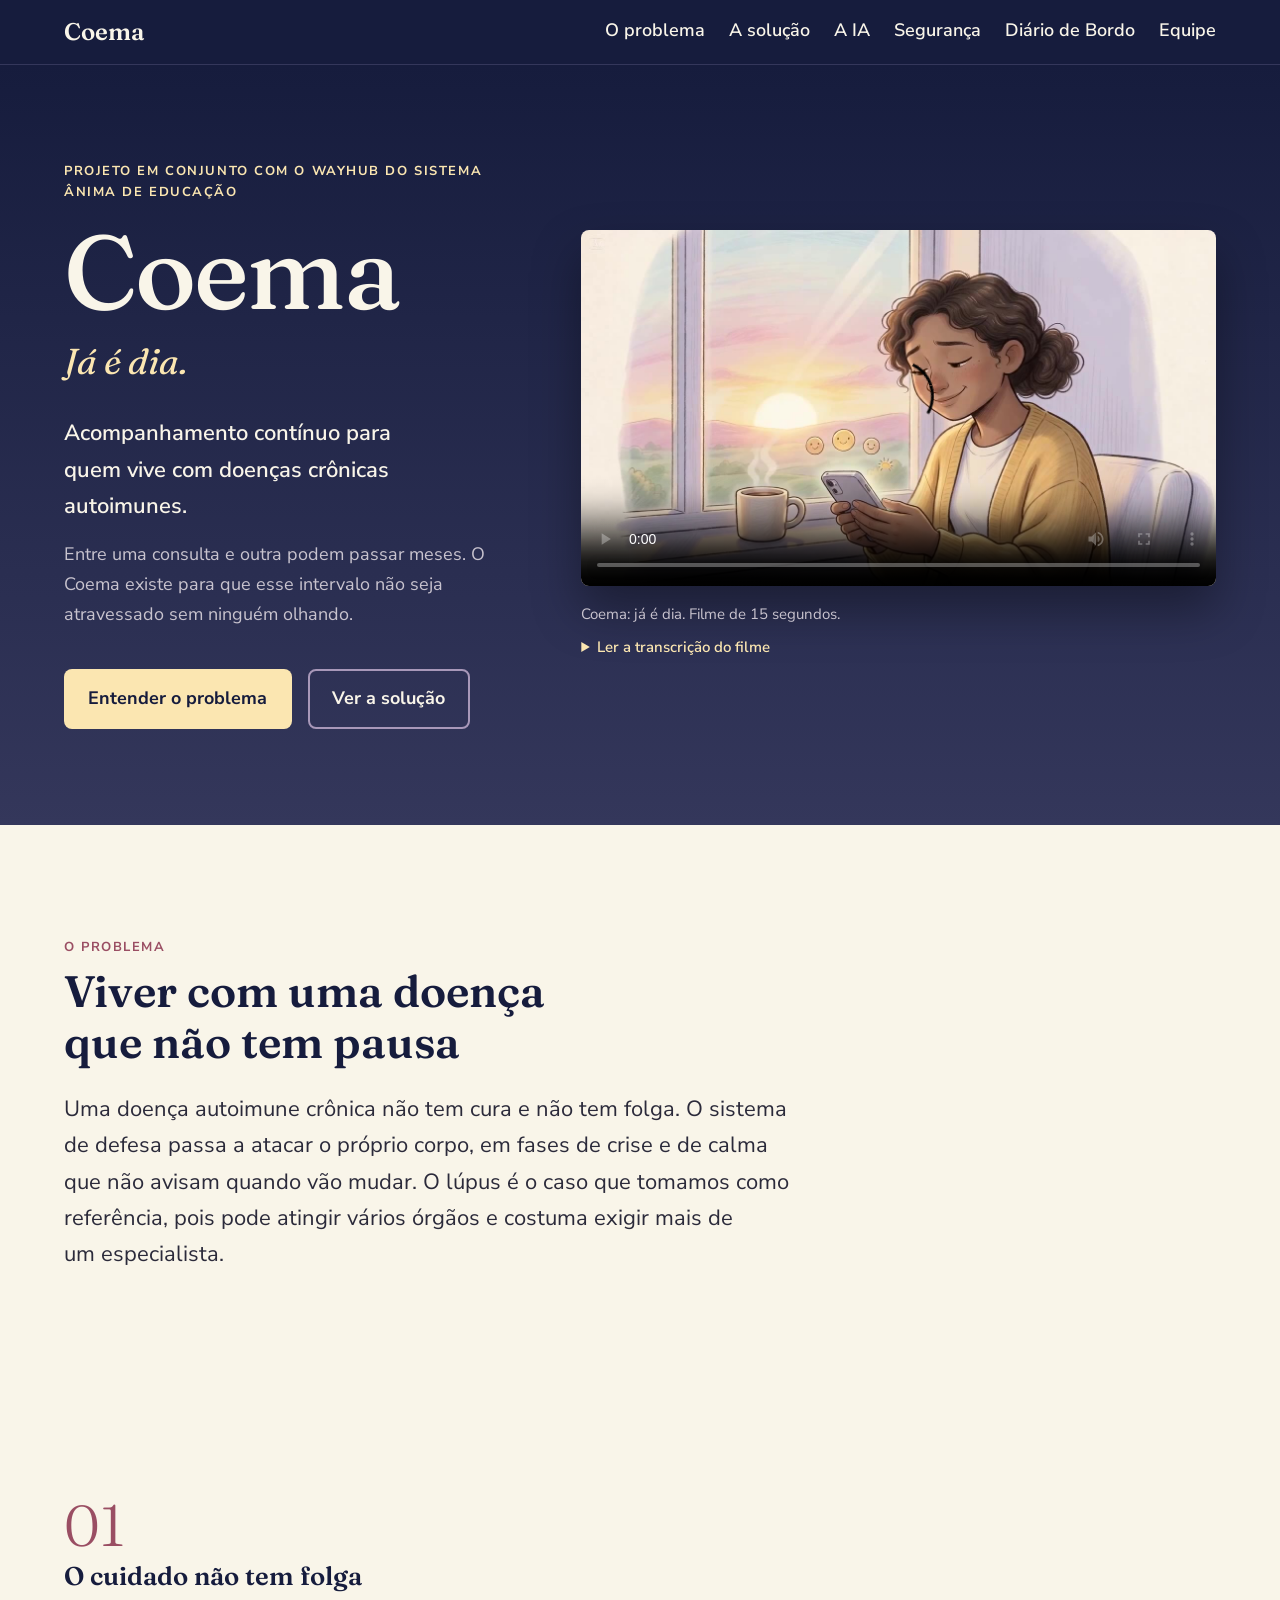
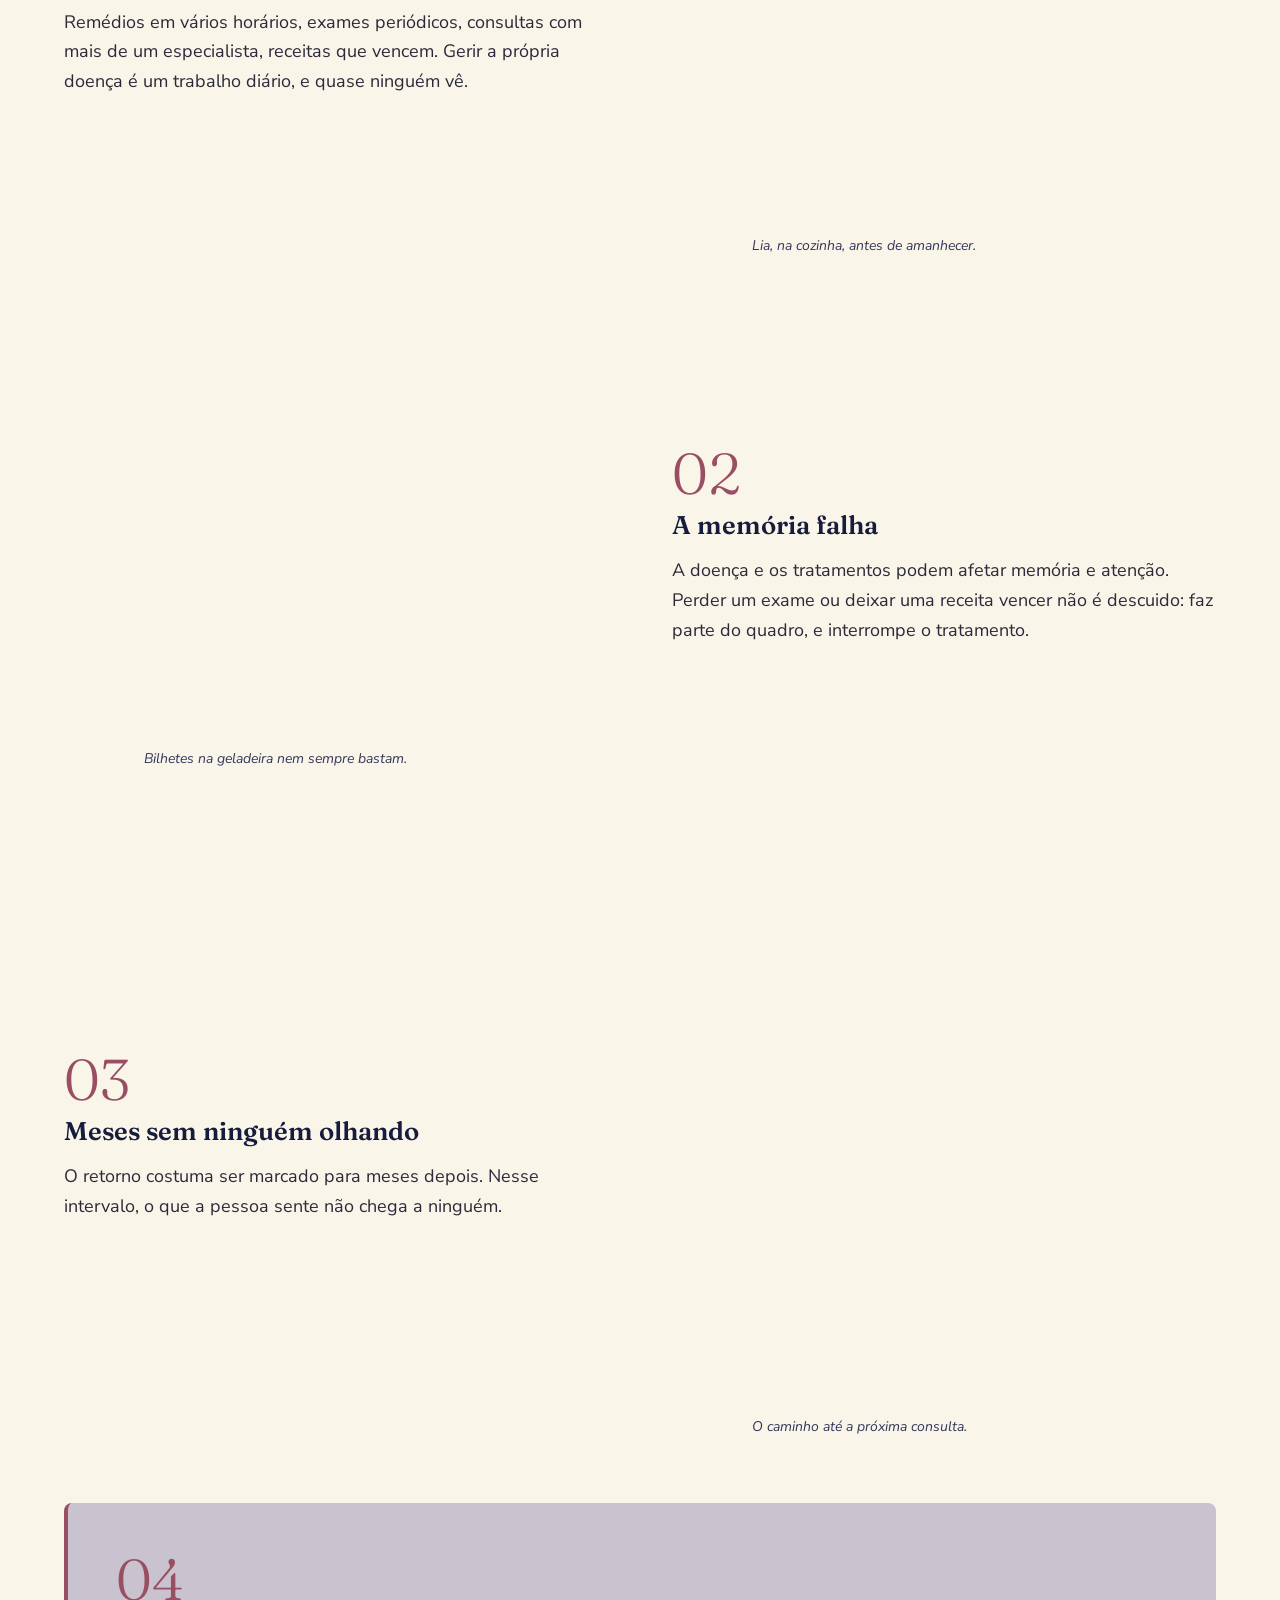
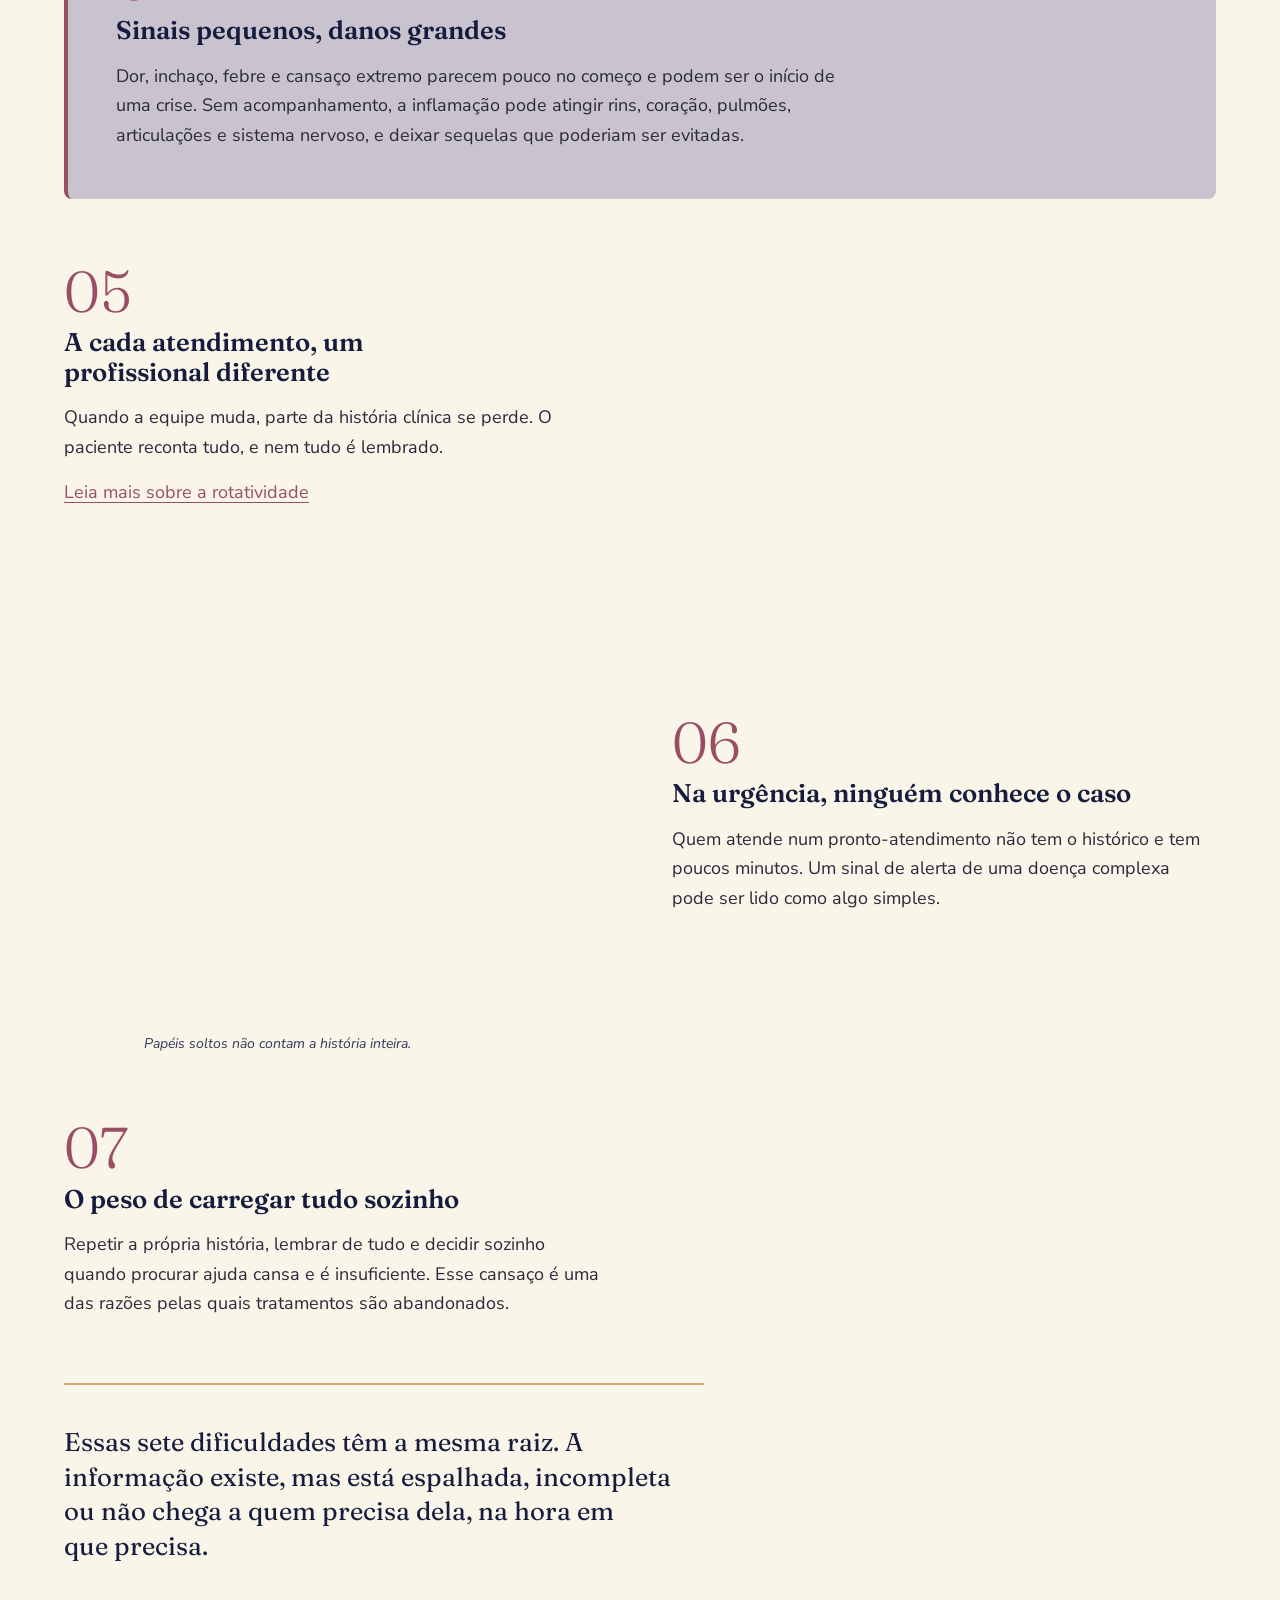
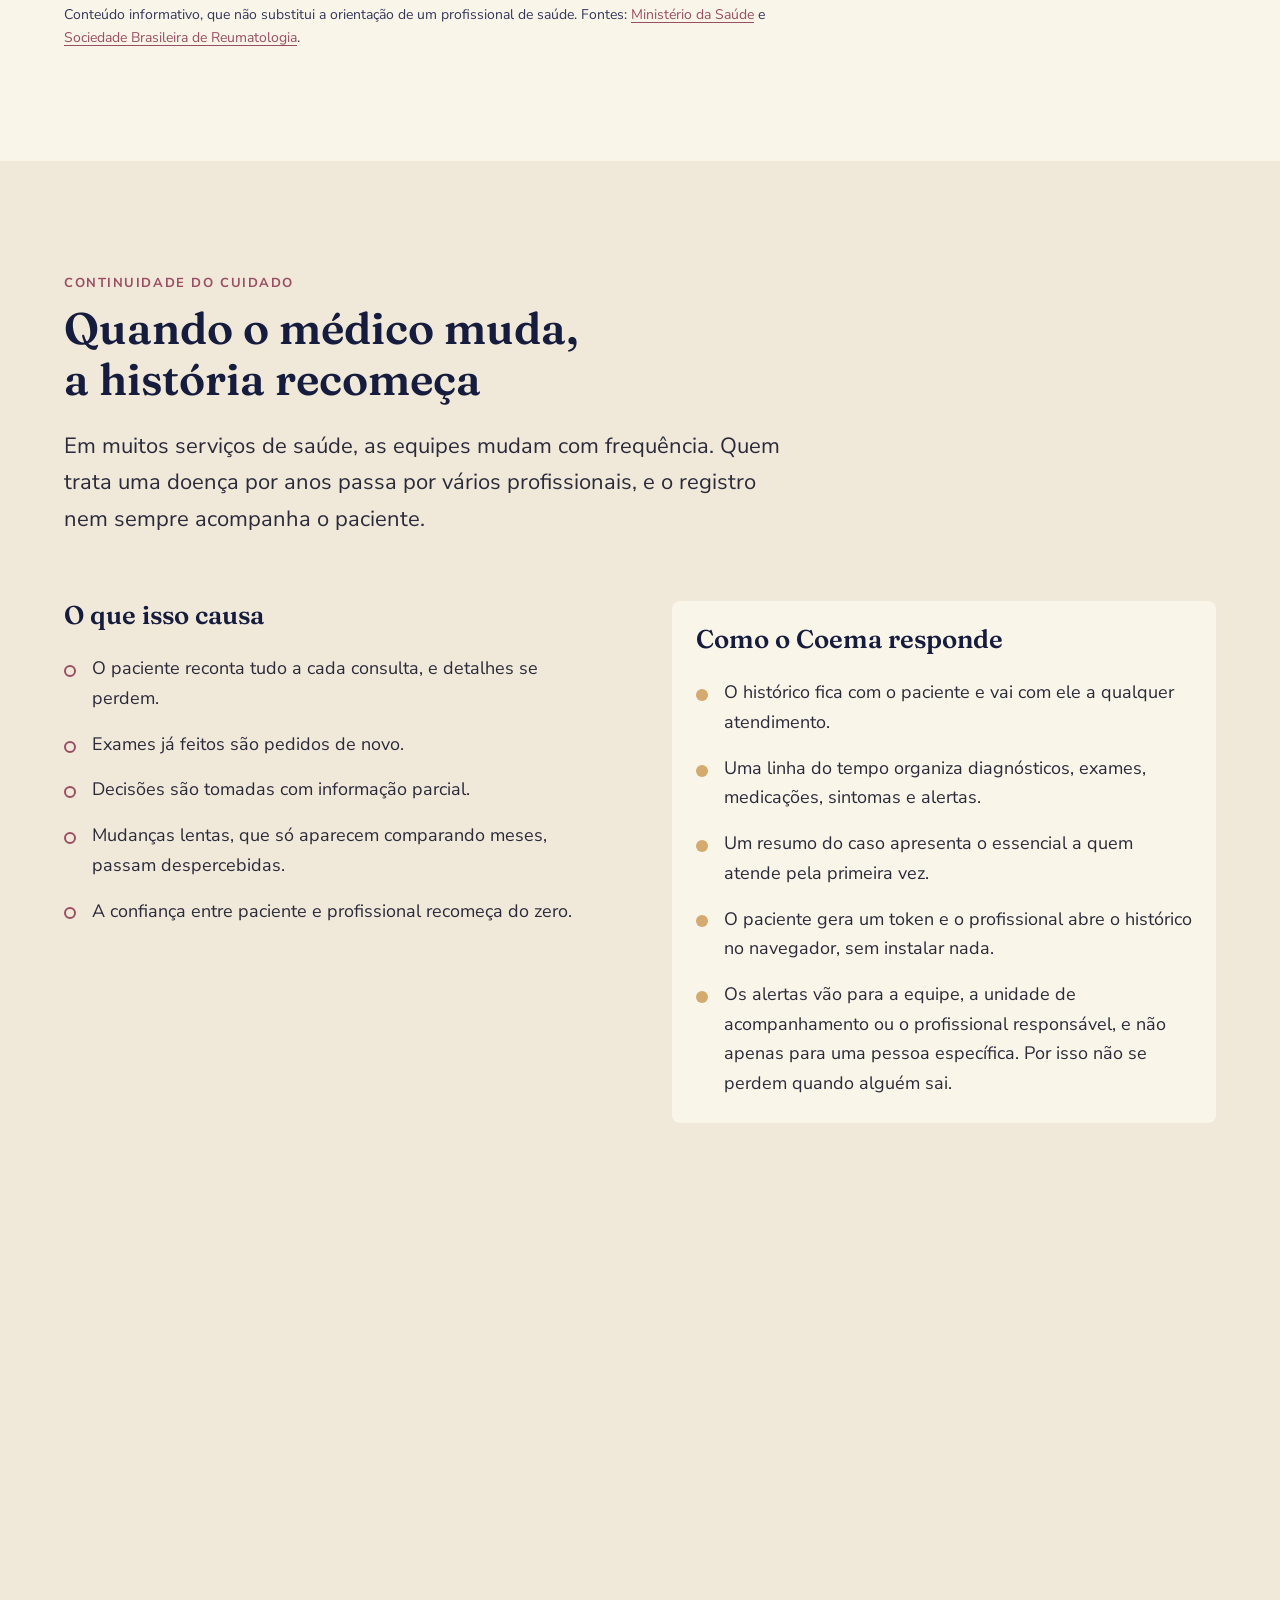
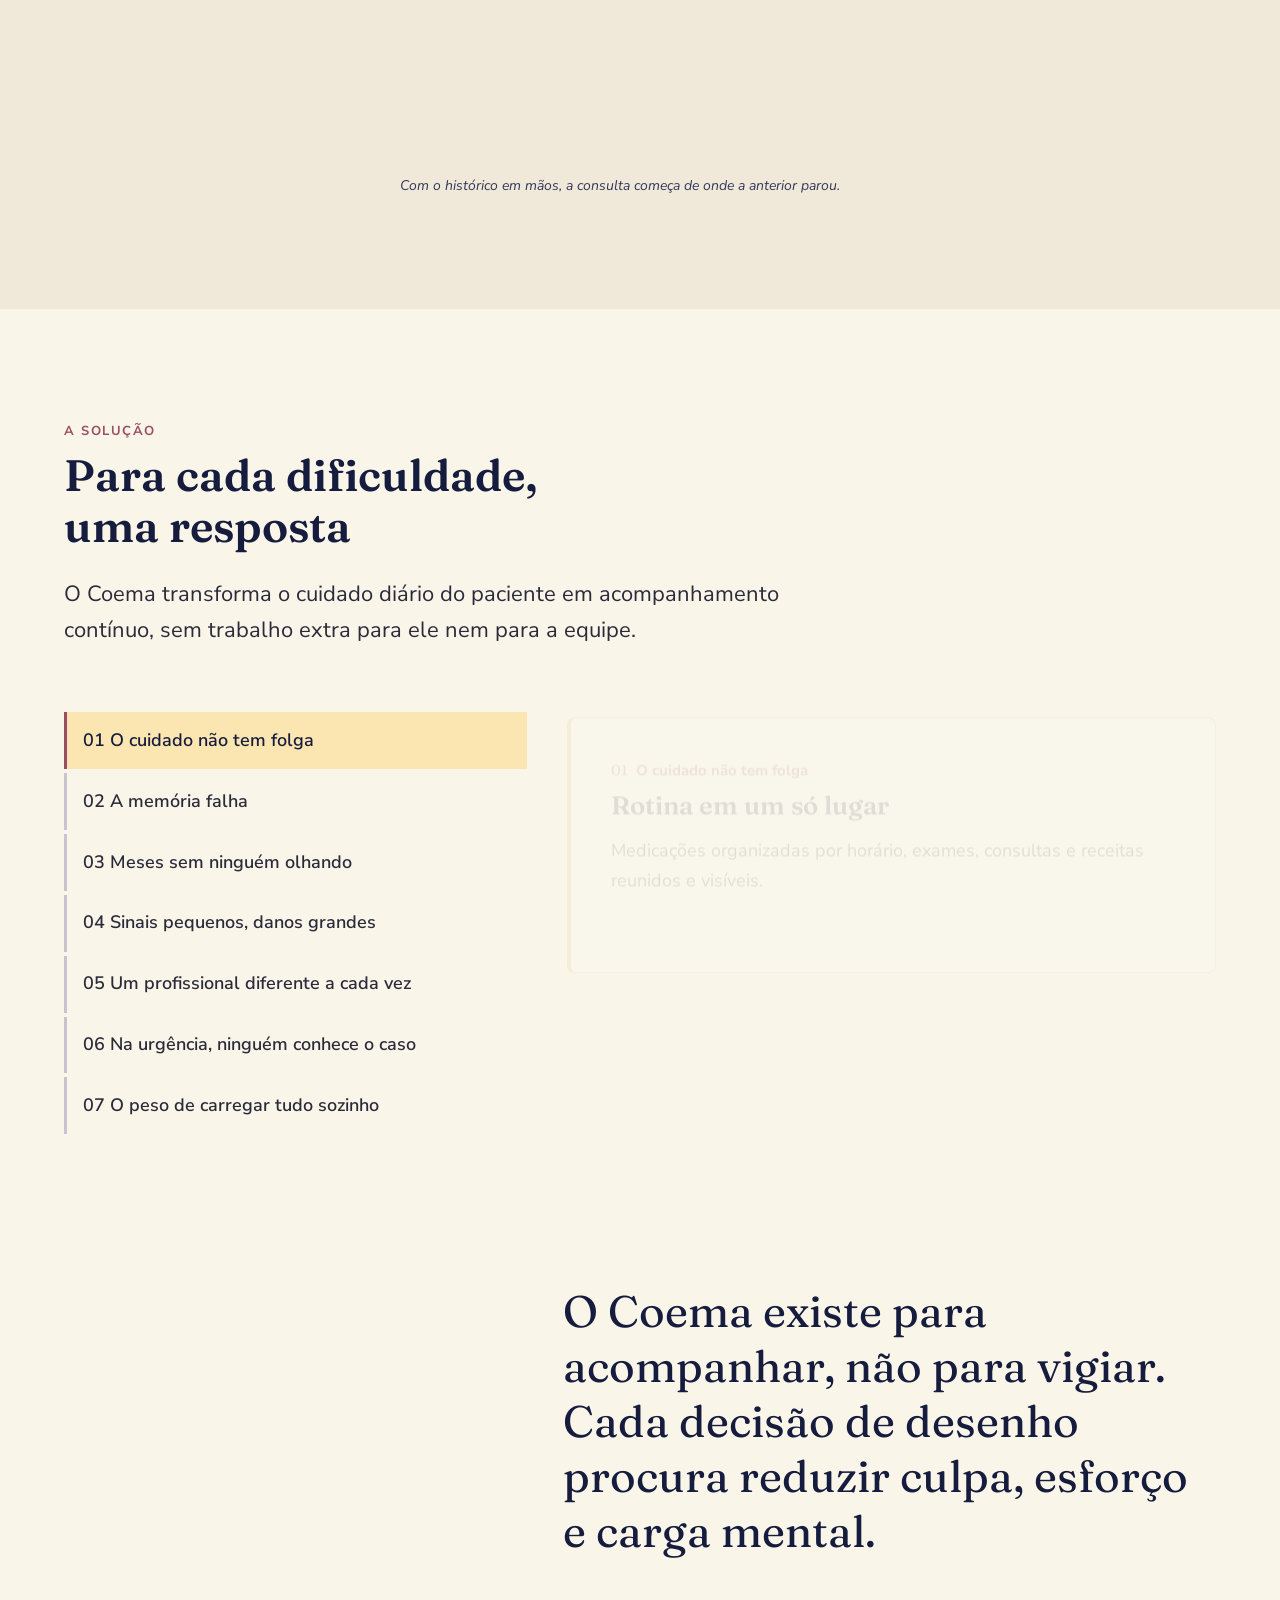
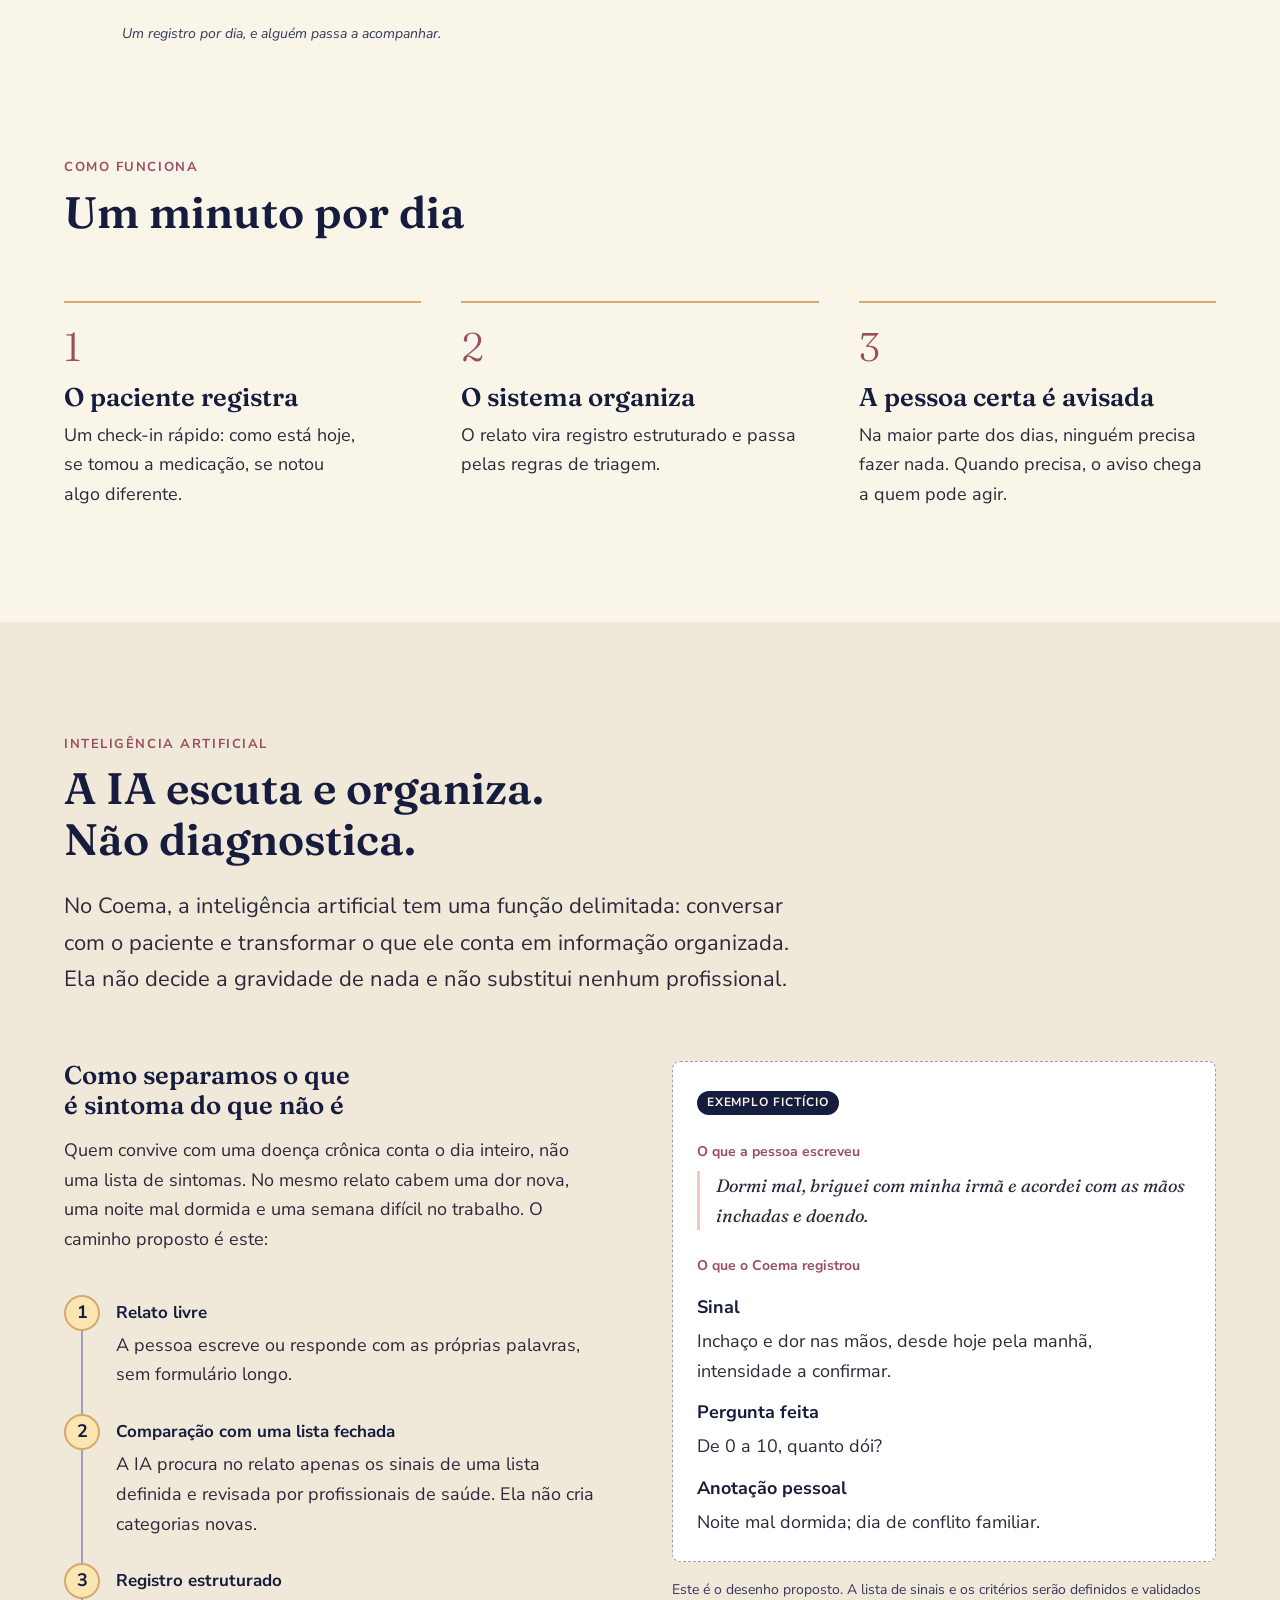
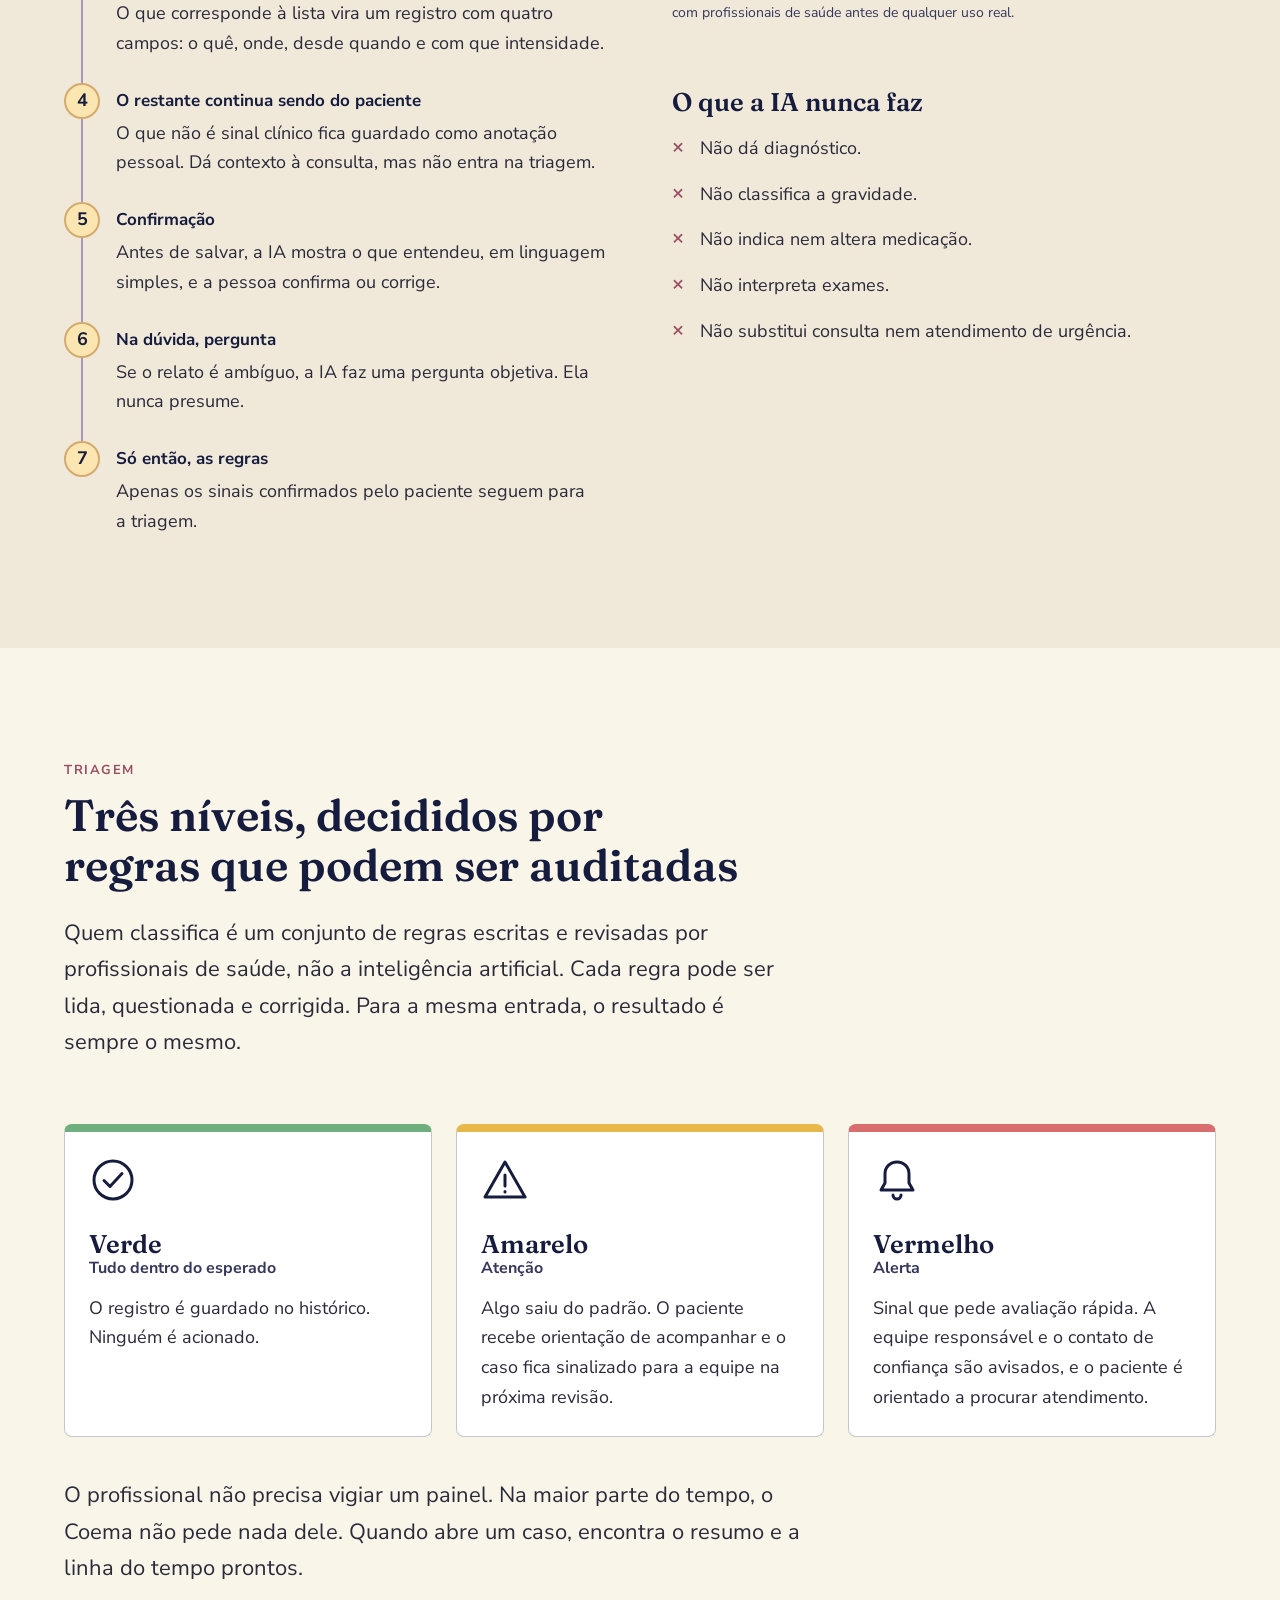
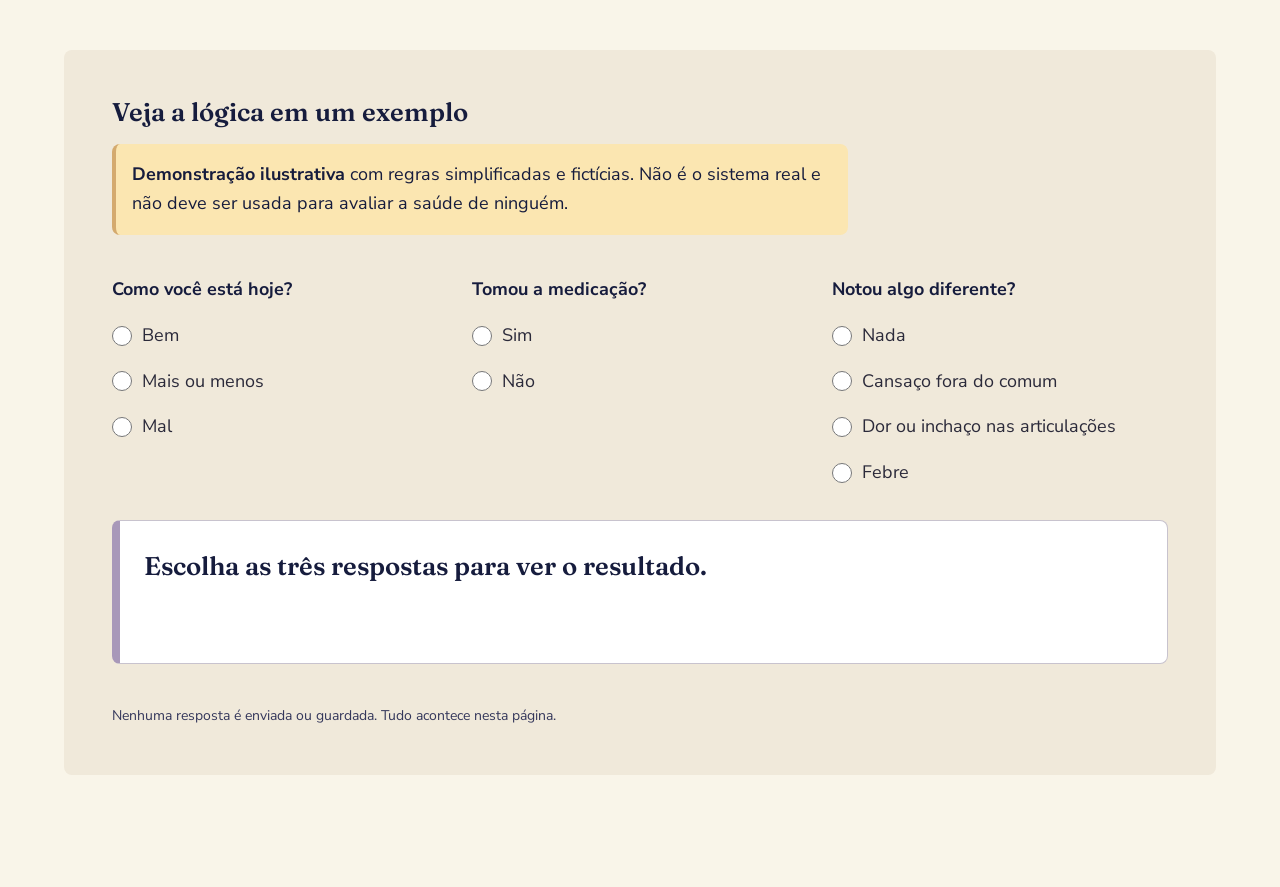
==== commit 0cf7c002: "feat: seção triagem com demonstração" ====
--- a/index.html
+++ b/index.html
@@ -390,6 +390,89 @@
       </div>
     </section>
 
+        <!-- SEÇÃO 7: A TRIAGEM -->
+    <section class="secao triagem" id="triagem" aria-labelledby="triagem-titulo">
+      <div class="container">
+        <header class="secao__cabecalho">
+          <p class="rotulo">Triagem</p>
+          <h2 class="secao__titulo" id="triagem-titulo">Três níveis, decididos por regras que podem ser auditadas</h2>
+          <p class="secao__intro">Quem classifica é um conjunto de regras escritas e revisadas por profissionais de saúde, não a inteligência artificial. Cada regra pode ser lida, questionada e corrigida. Para a mesma entrada, o resultado é sempre o mesmo.</p>
+        </header>
+
+        <div class="niveis">
+          <article class="nivel nivel--verde">
+            <svg class="nivel__icone" viewBox="0 0 48 48" width="48" height="48" aria-hidden="true" fill="none" stroke="currentColor" stroke-width="3" stroke-linecap="round" stroke-linejoin="round">
+              <circle cx="24" cy="24" r="19"/>
+              <path d="M15 24.5l6 6 12-13"/>
+            </svg>
+            <h3 class="nivel__nome">Verde <span class="nivel__descricao">Tudo dentro do esperado</span></h3>
+            <p>O registro é guardado no histórico. Ninguém é acionado.</p>
+          </article>
+
+          <article class="nivel nivel--amarelo">
+            <svg class="nivel__icone" viewBox="0 0 48 48" width="48" height="48" aria-hidden="true" fill="none" stroke="currentColor" stroke-width="3" stroke-linecap="round" stroke-linejoin="round">
+              <path d="M24 6L44 41H4z"/>
+              <path d="M24 19v11"/>
+              <path d="M24 35.5v.5"/>
+            </svg>
+            <h3 class="nivel__nome">Amarelo <span class="nivel__descricao">Atenção</span></h3>
+            <p>Algo saiu do padrão. O paciente recebe orientação de acompanhar e o caso fica sinalizado para a equipe na próxima revisão.</p>
+          </article>
+
+          <article class="nivel nivel--vermelho">
+            <svg class="nivel__icone" viewBox="0 0 48 48" width="48" height="48" aria-hidden="true" fill="none" stroke="currentColor" stroke-width="3" stroke-linecap="round" stroke-linejoin="round">
+              <path d="M24 6c-7 0-12 5-12 12v9l-4 7h32l-4-7v-9c0-7-5-12-12-12z"/>
+              <path d="M20 39a4 4 0 0 0 8 0"/>
+            </svg>
+            <h3 class="nivel__nome">Vermelho <span class="nivel__descricao">Alerta</span></h3>
+            <p>Sinal que pede avaliação rápida. A equipe responsável e o contato de confiança são avisados, e o paciente é orientado a procurar atendimento.</p>
+          </article>
+        </div>
+
+        <p class="triagem__apoio">O profissional não precisa vigiar um painel. Na maior parte do tempo, o Coema não pede nada dele. Quando abre um caso, encontra o resumo e a linha do tempo prontos.</p>
+
+        <div class="demo">
+          <h3 class="demo__titulo">Veja a lógica em um exemplo</h3>
+          <p class="demo__aviso"><strong>Demonstração ilustrativa</strong> com regras simplificadas e fictícias. Não é o sistema real e não deve ser usada para avaliar a saúde de ninguém.</p>
+
+          <form class="demo__form" data-triagem-demo>
+            <fieldset class="demo__grupo">
+              <legend>Como você está hoje?</legend>
+              <label class="opcao"><input type="radio" name="estado" value="bem"> Bem</label>
+              <label class="opcao"><input type="radio" name="estado" value="medio"> Mais ou menos</label>
+              <label class="opcao"><input type="radio" name="estado" value="mal"> Mal</label>
+            </fieldset>
+
+            <fieldset class="demo__grupo">
+              <legend>Tomou a medicação?</legend>
+              <label class="opcao"><input type="radio" name="medicacao" value="sim"> Sim</label>
+              <label class="opcao"><input type="radio" name="medicacao" value="nao"> Não</label>
+            </fieldset>
+
+            <fieldset class="demo__grupo">
+              <legend>Notou algo diferente?</legend>
+              <label class="opcao"><input type="radio" name="sinal" value="nada"> Nada</label>
+              <label class="opcao"><input type="radio" name="sinal" value="cansaco"> Cansaço fora do comum</label>
+              <label class="opcao"><input type="radio" name="sinal" value="dor"> Dor ou inchaço nas articulações</label>
+              <label class="opcao"><input type="radio" name="sinal" value="febre"> Febre</label>
+            </fieldset>
+
+            <div class="resultado" data-triagem-resultado aria-live="polite">
+              <p class="resultado__nivel">Escolha as três respostas para ver o resultado.</p>
+              <p class="resultado__texto"></p>
+              <p class="resultado__regra"></p>
+            </div>
+          </form>
+
+          <p class="nota">Nenhuma resposta é enviada ou guardada. Tudo acontece nesta página.</p>
+        </div>
+
+        <noscript>
+          <p class="nota">A demonstração interativa precisa de JavaScript. Os três níveis estão descritos acima.</p>
+        </noscript>
+      </div>
+    </section>
+
     <!-- AS PRÓXIMAS SEÇÕES ENTRAM AQUI -->
 
   </main>
--- a/css/componentes.css
+++ b/css/componentes.css
@@ -313,4 +313,170 @@
 
 .exemplo__lista dd {
   margin: 0;
+}
+/* Cartões dos três níveis */
+
+.niveis {
+  display: grid;
+  gap: var(--espaco-3);
+}
+
+@media (min-width: 52rem) {
+  .niveis {
+    grid-template-columns: repeat(3, 1fr);
+  }
+}
+
+.nivel {
+  padding: var(--espaco-3);
+  background-color: #fff;
+  border: 1px solid var(--lavanda-clara);
+  border-top: 8px solid var(--cor-nivel);
+  border-radius: var(--raio);
+}
+
+.nivel--verde {
+  --cor-nivel: var(--verde);
+}
+
+.nivel--amarelo {
+  --cor-nivel: var(--amarelo);
+}
+
+.nivel--vermelho {
+  --cor-nivel: var(--vermelho);
+}
+
+.nivel__icone {
+  color: var(--noite);
+}
+
+.nivel__nome {
+  margin-top: var(--espaco-2);
+  font-size: var(--titulo-3);
+  color: var(--noite);
+}
+
+.nivel__descricao {
+  display: block;
+  font-family: var(--fonte-texto);
+  font-size: 1rem;
+  font-weight: 700;
+  color: var(--indigo);
+}
+
+.nivel__nome + p {
+  margin-top: var(--espaco-2);
+}
+
+/* Demonstração da triagem: só aparece com JavaScript */
+
+.demo {
+  display: none;
+  margin-top: var(--espaco-5);
+  padding: clamp(1.5rem, 1rem + 3vw, 3rem);
+  background-color: var(--papel-sombra);
+  border-radius: var(--raio);
+}
+
+.js .demo {
+  display: block;
+}
+
+.demo__titulo {
+  font-size: var(--titulo-3);
+  color: var(--noite);
+}
+
+.demo__aviso {
+  margin-top: var(--espaco-2);
+  padding: var(--espaco-2);
+  max-width: 46rem;
+  background-color: var(--sol);
+  border-left: 4px solid var(--mostarda);
+  border-radius: var(--raio);
+  color: var(--noite);
+}
+
+.demo__form {
+  display: grid;
+  gap: var(--espaco-3);
+  margin-top: var(--espaco-4);
+}
+
+@media (min-width: 60rem) {
+  .demo__form {
+    grid-template-columns: repeat(3, 1fr);
+  }
+
+  .resultado {
+    grid-column: 1 / -1;
+  }
+}
+
+.demo__grupo {
+  margin: 0;
+  padding: 0;
+  border: 0;
+}
+
+.demo__grupo legend {
+  margin-bottom: var(--espaco-1);
+  padding: 0;
+  font-weight: 700;
+  color: var(--noite);
+}
+
+.opcao {
+  display: flex;
+  align-items: center;
+  gap: 0.6rem;
+  padding: 0.5rem 0;
+  cursor: pointer;
+}
+
+.opcao input {
+  width: 1.25rem;
+  height: 1.25rem;
+  margin: 0;
+  accent-color: var(--rose-escuro);
+}
+
+.resultado {
+  min-height: 9rem;
+  padding: var(--espaco-3);
+  background-color: #fff;
+  border: 1px solid var(--lavanda-clara);
+  border-left: 8px solid var(--lavanda);
+  border-radius: var(--raio);
+}
+
+.resultado[data-nivel="verde"] {
+  border-left-color: var(--verde);
+}
+
+.resultado[data-nivel="amarelo"] {
+  border-left-color: var(--amarelo);
+}
+
+.resultado[data-nivel="vermelho"] {
+  border-left-color: var(--vermelho);
+}
+
+.resultado__nivel {
+  font-family: var(--fonte-titulo);
+  font-size: var(--titulo-3);
+  font-weight: 600;
+  color: var(--noite);
+}
+
+.resultado__texto:not(:empty),
+.resultado__regra:not(:empty) {
+  margin-top: var(--espaco-1);
+}
+
+.resultado__regra {
+  font-size: 0.9375rem;
+  font-style: italic;
+  color: var(--indigo);
 }
--- a/css/secoes.css
+++ b/css/secoes.css
@@ -287,4 +287,12 @@
 
 .ia .nota {
   margin-top: var(--espaco-2);
+}
+
+/* Seção 7: triagem */
+
+.triagem__apoio {
+  margin-top: var(--espaco-4);
+  max-width: 46rem;
+  font-size: var(--texto-g);
 }
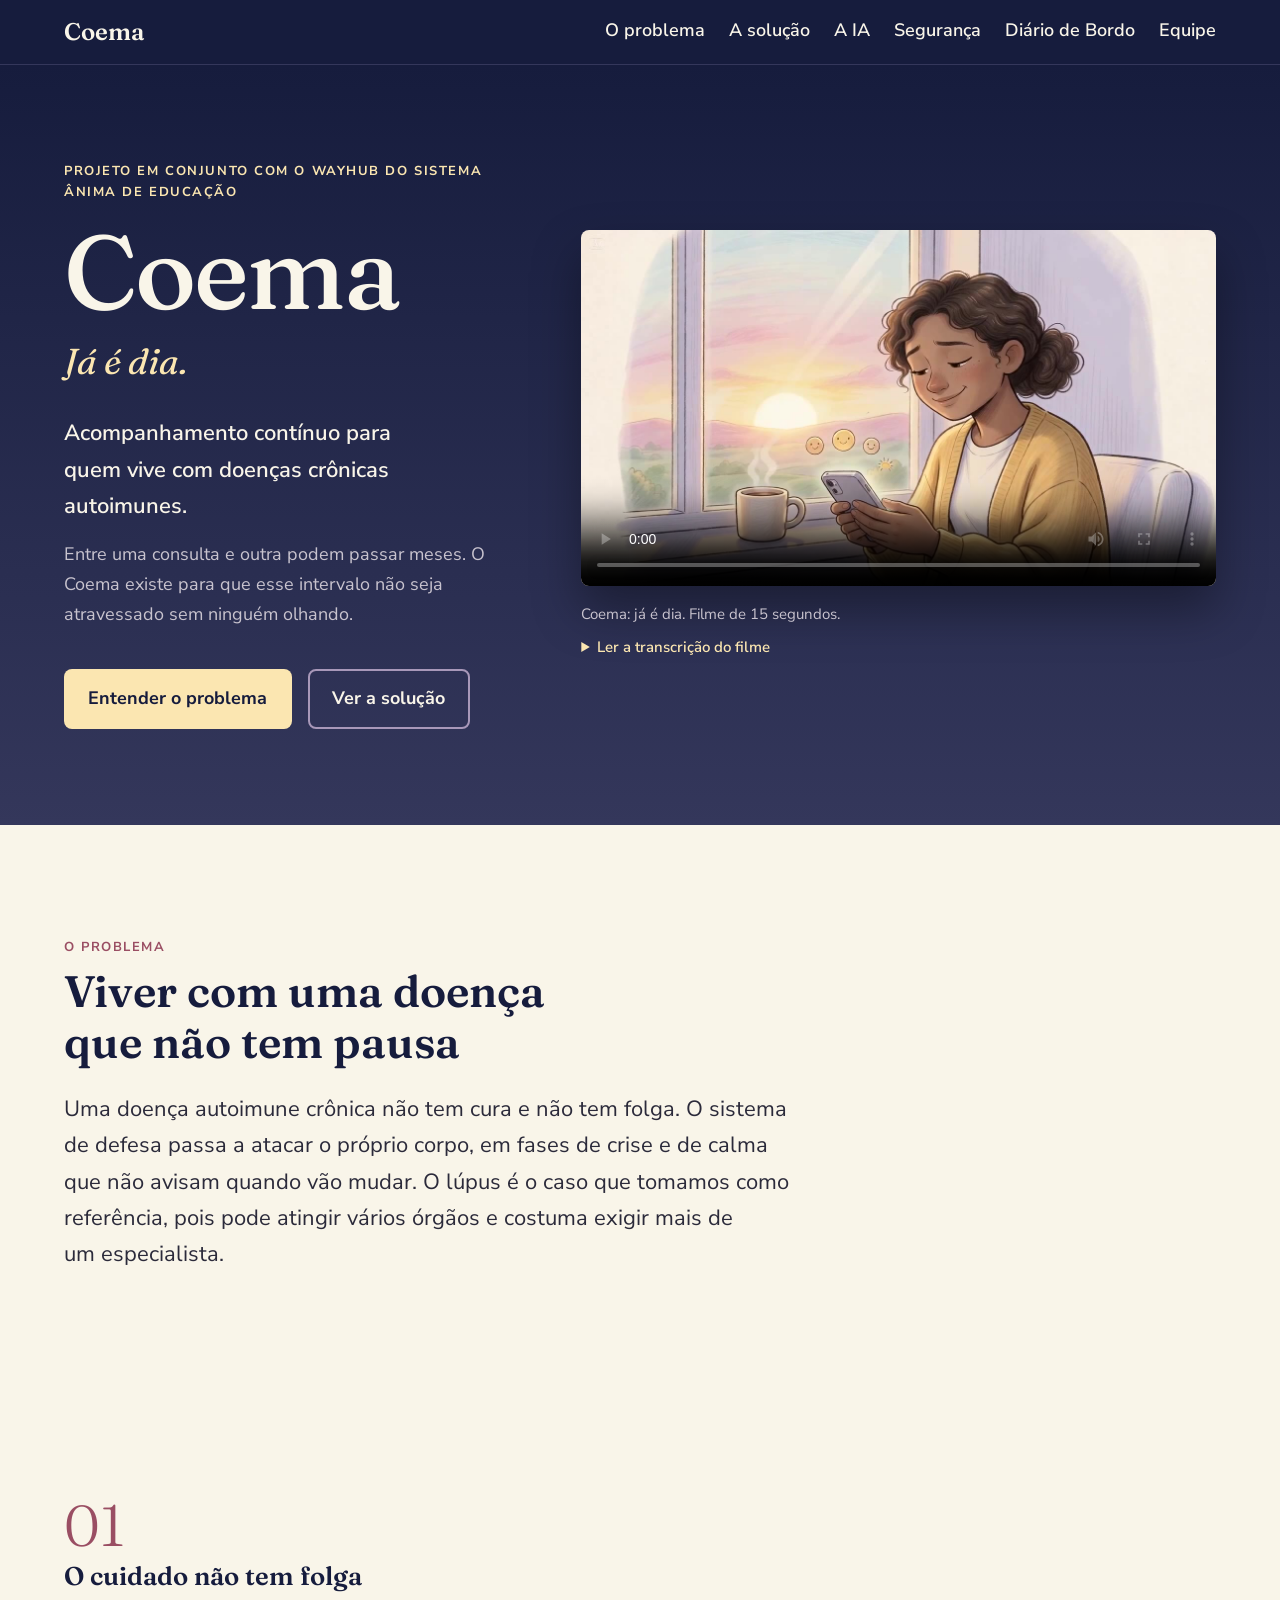
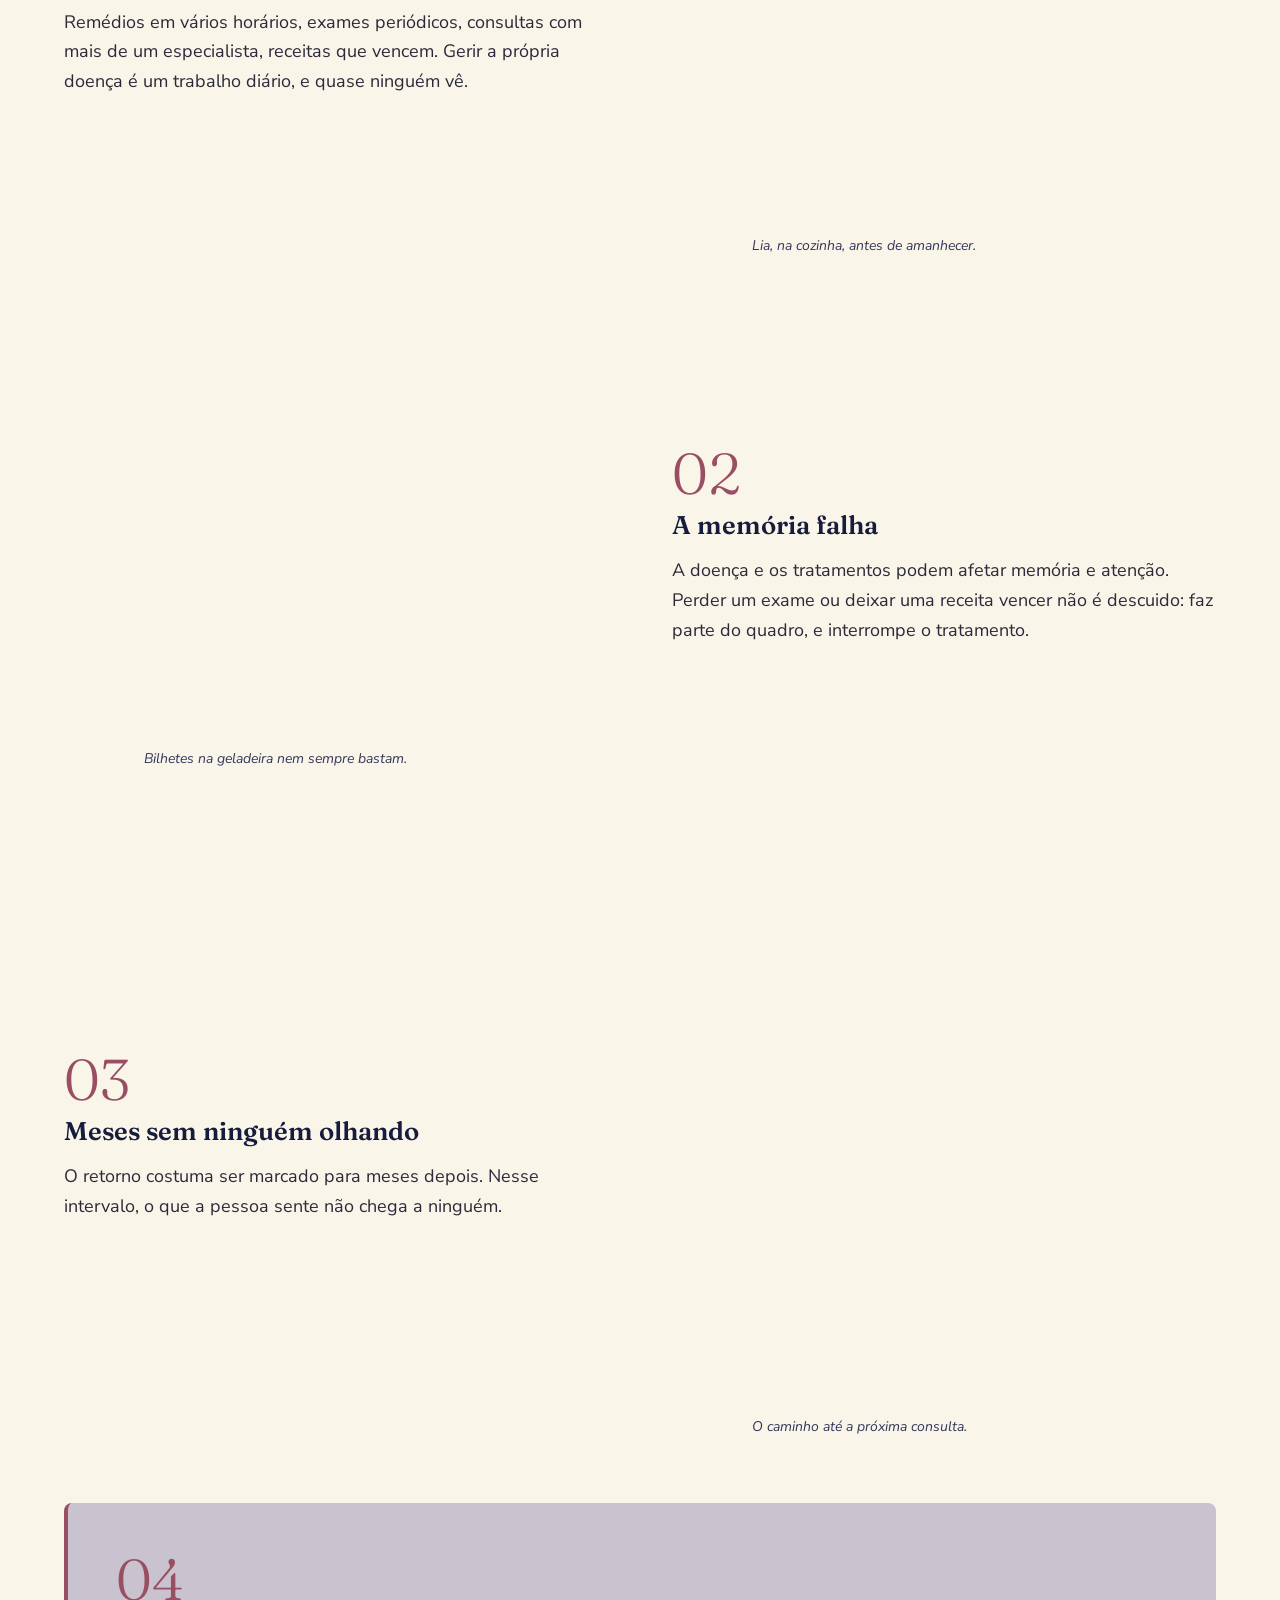
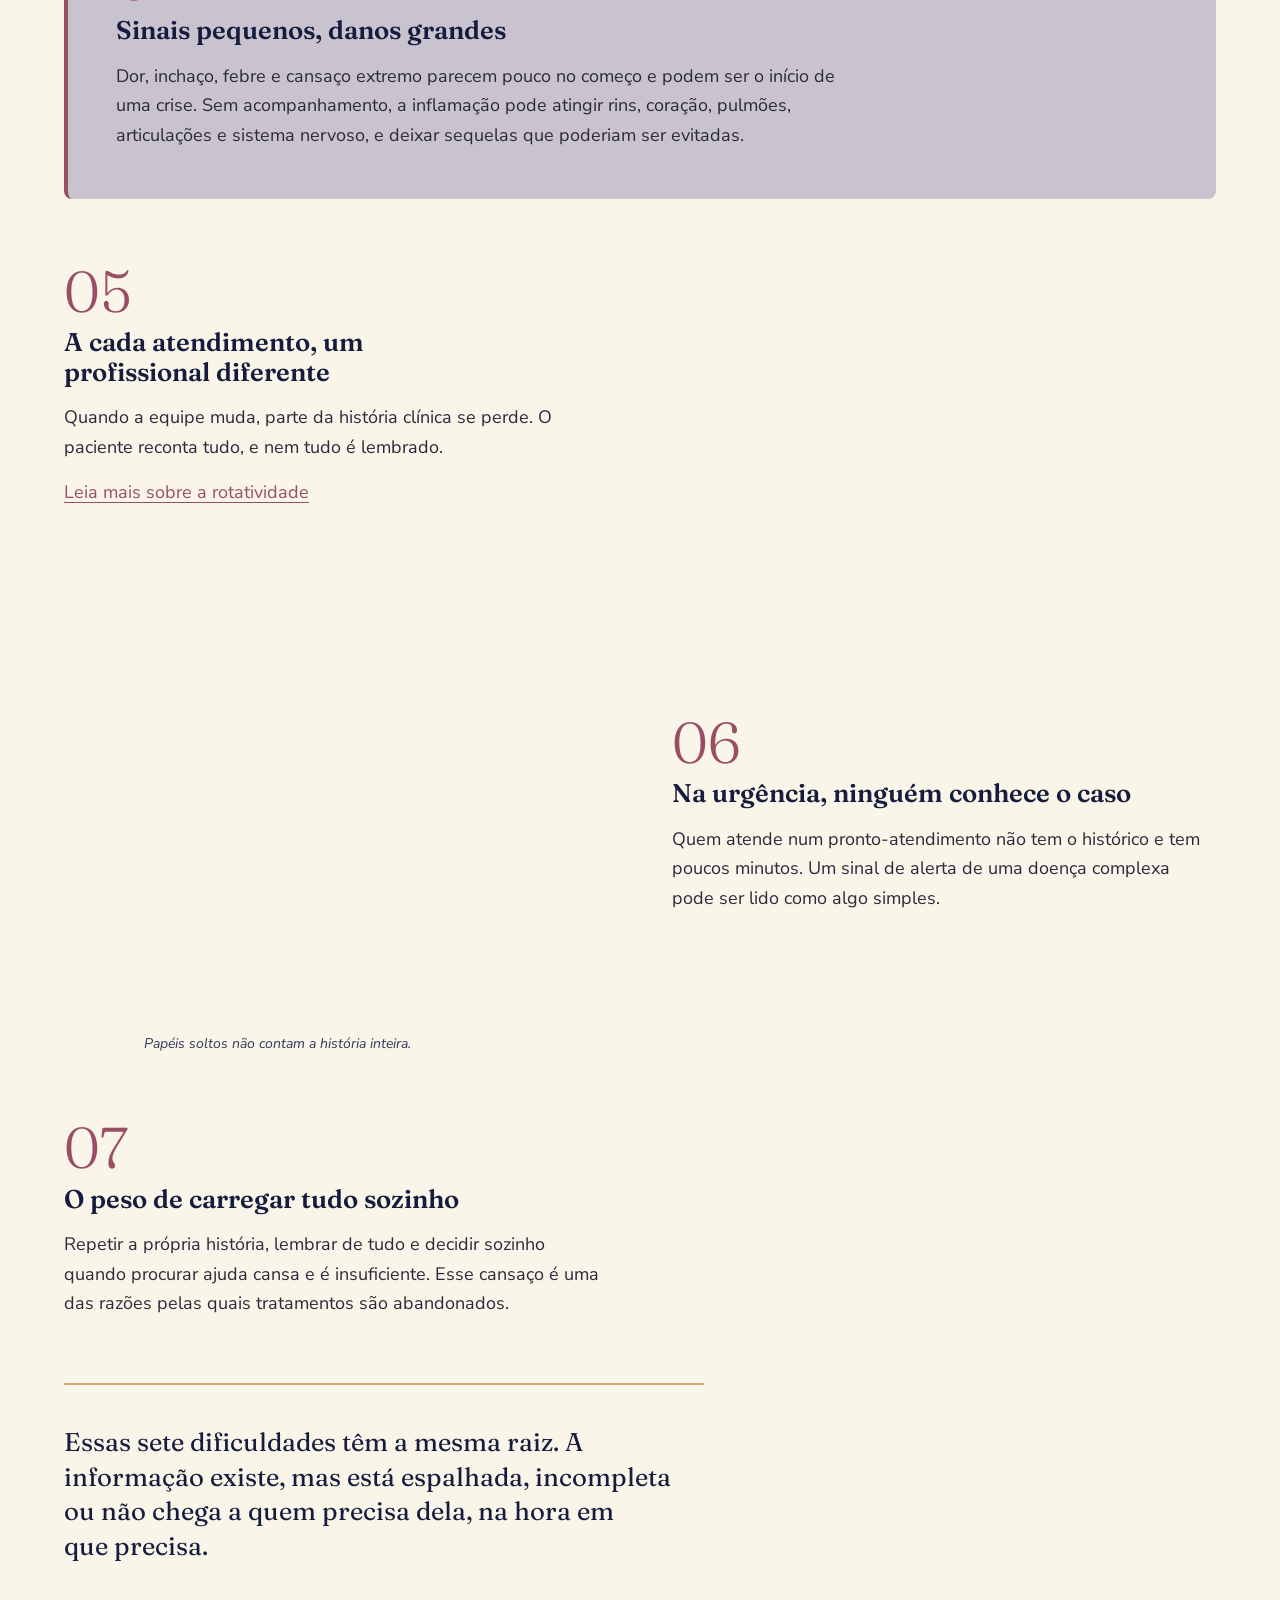
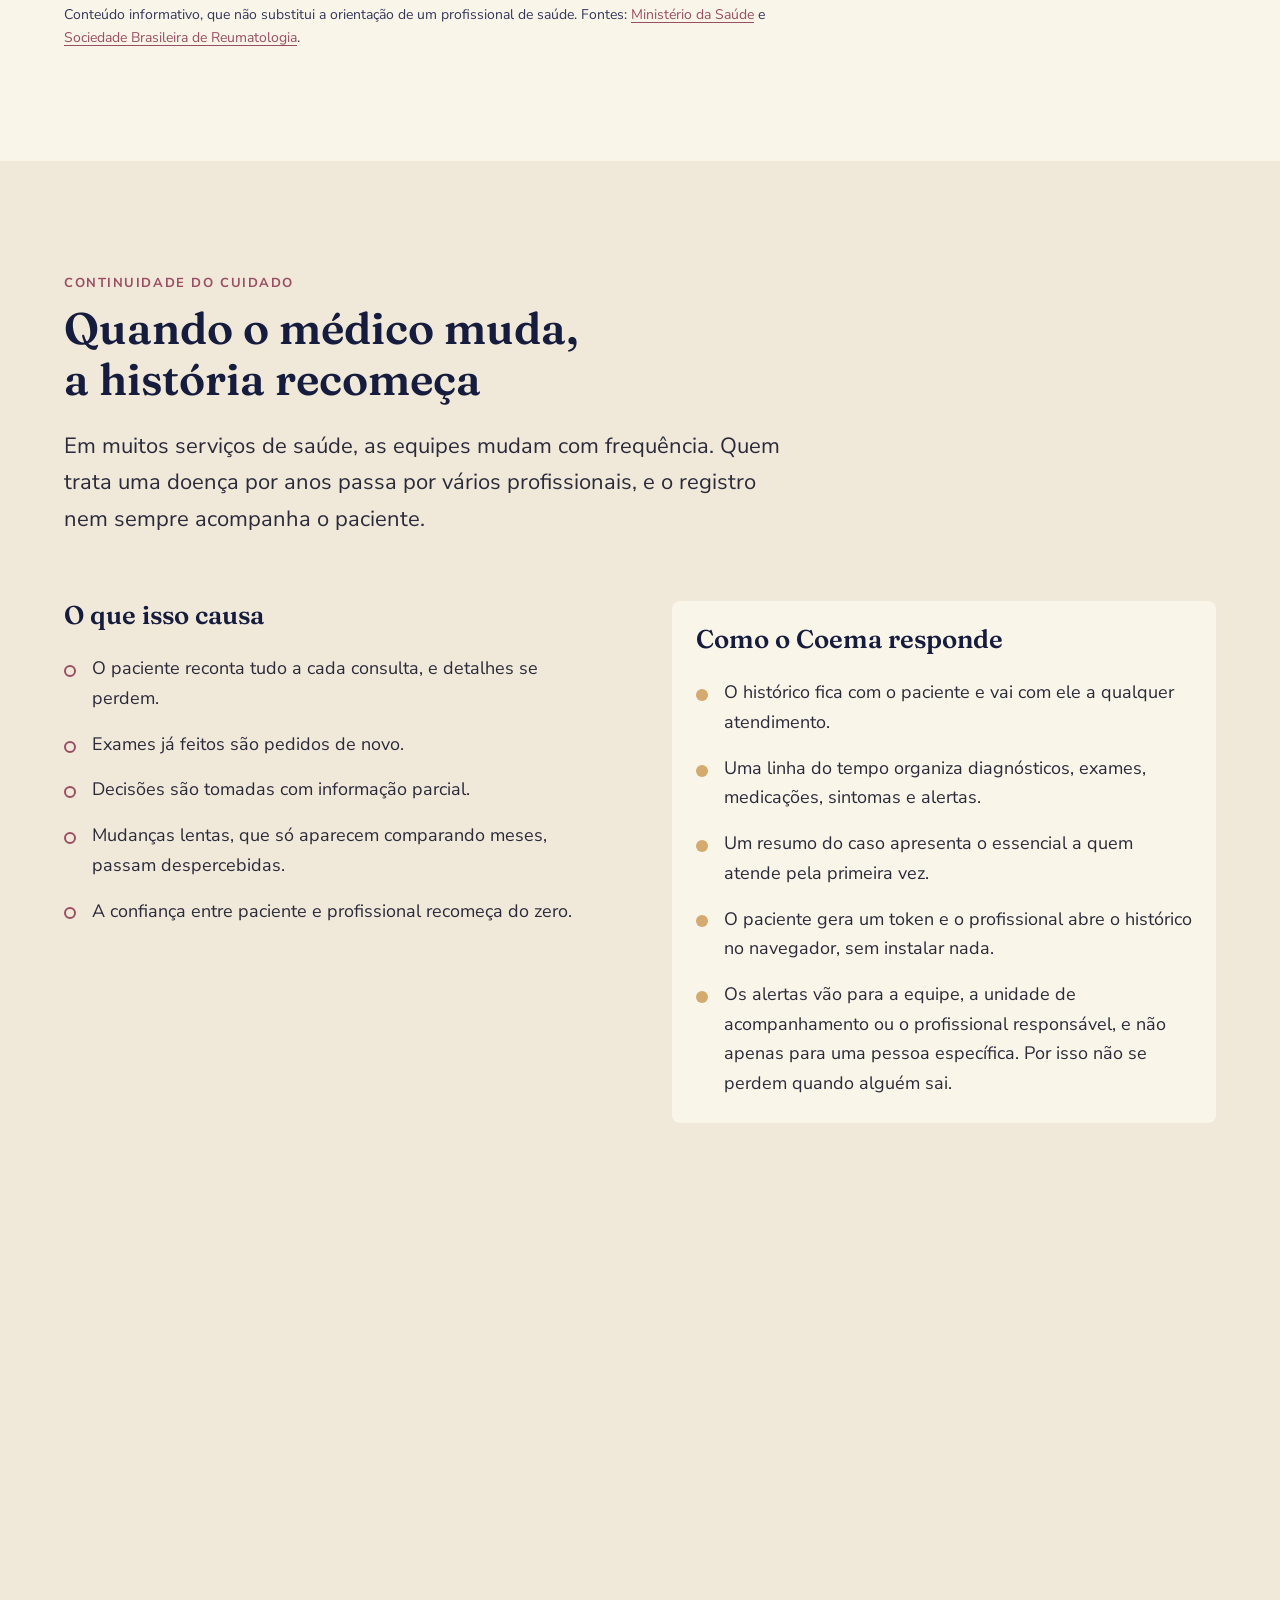
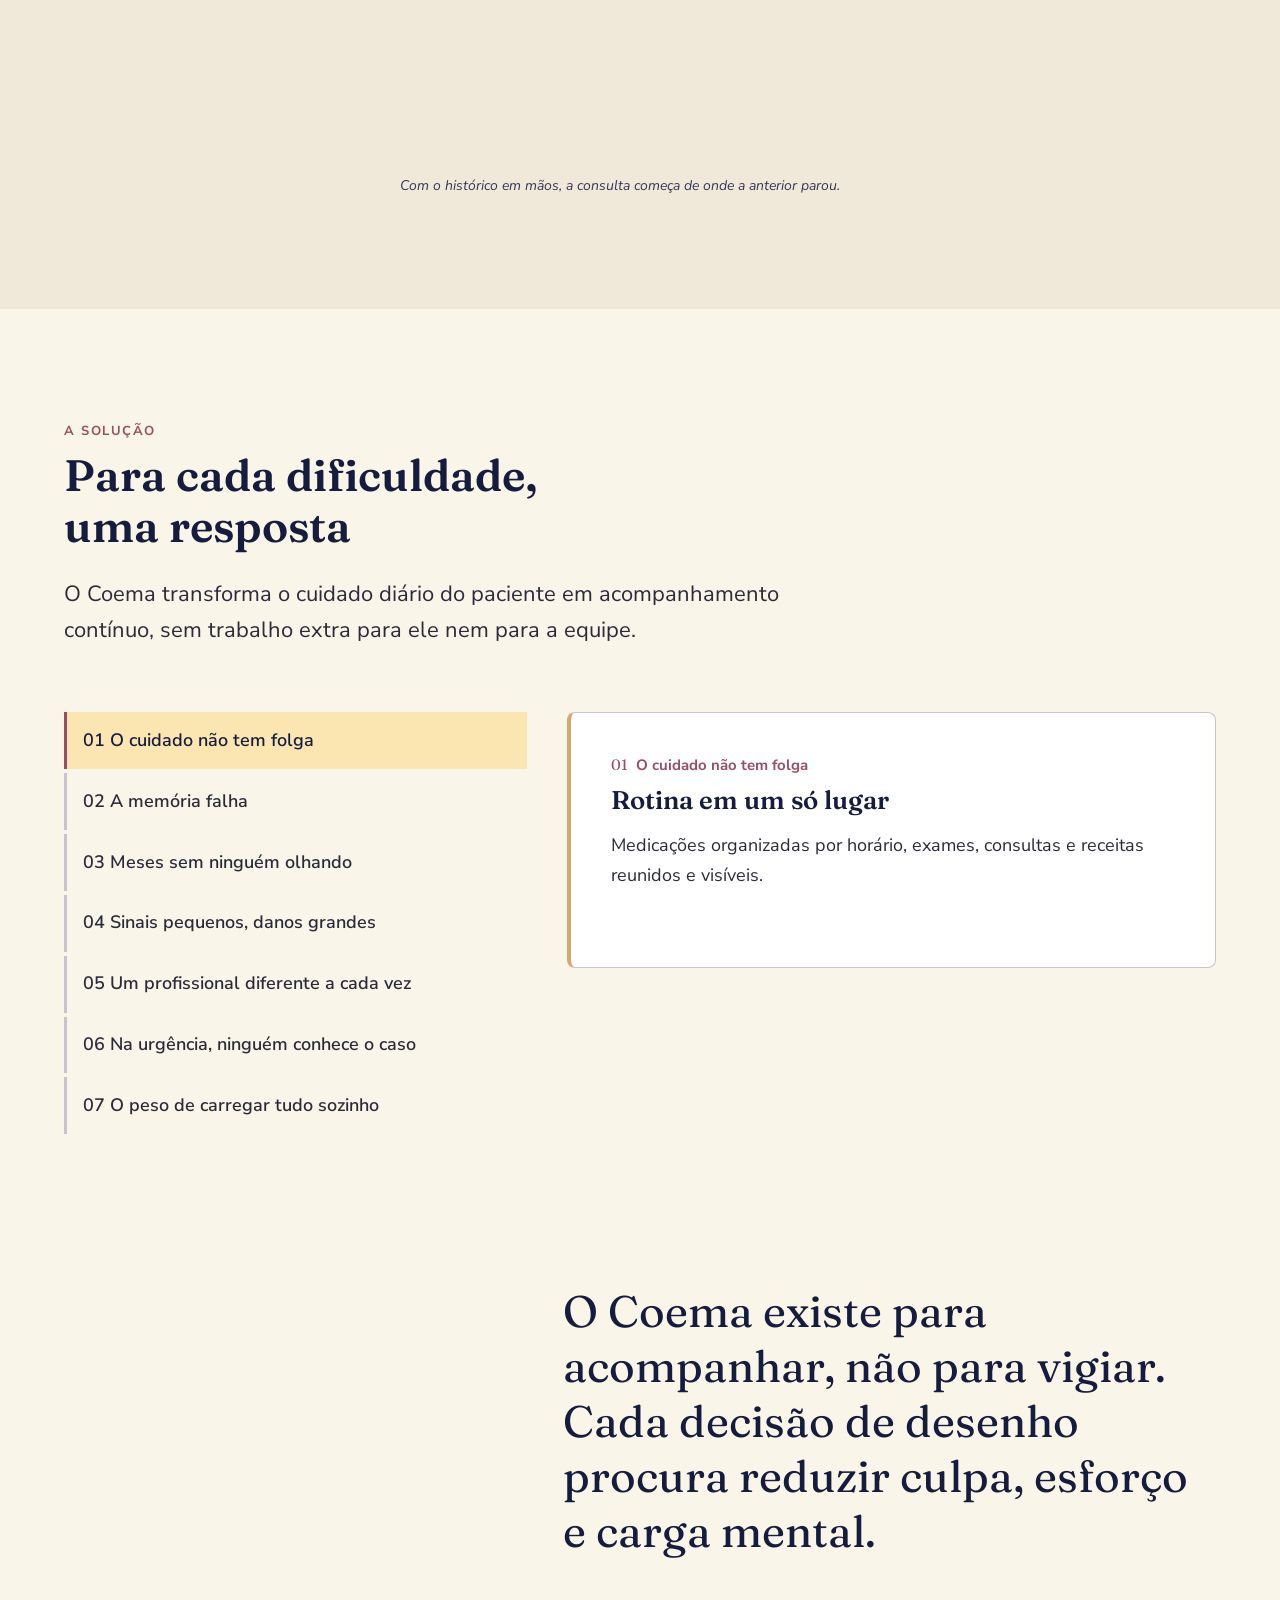
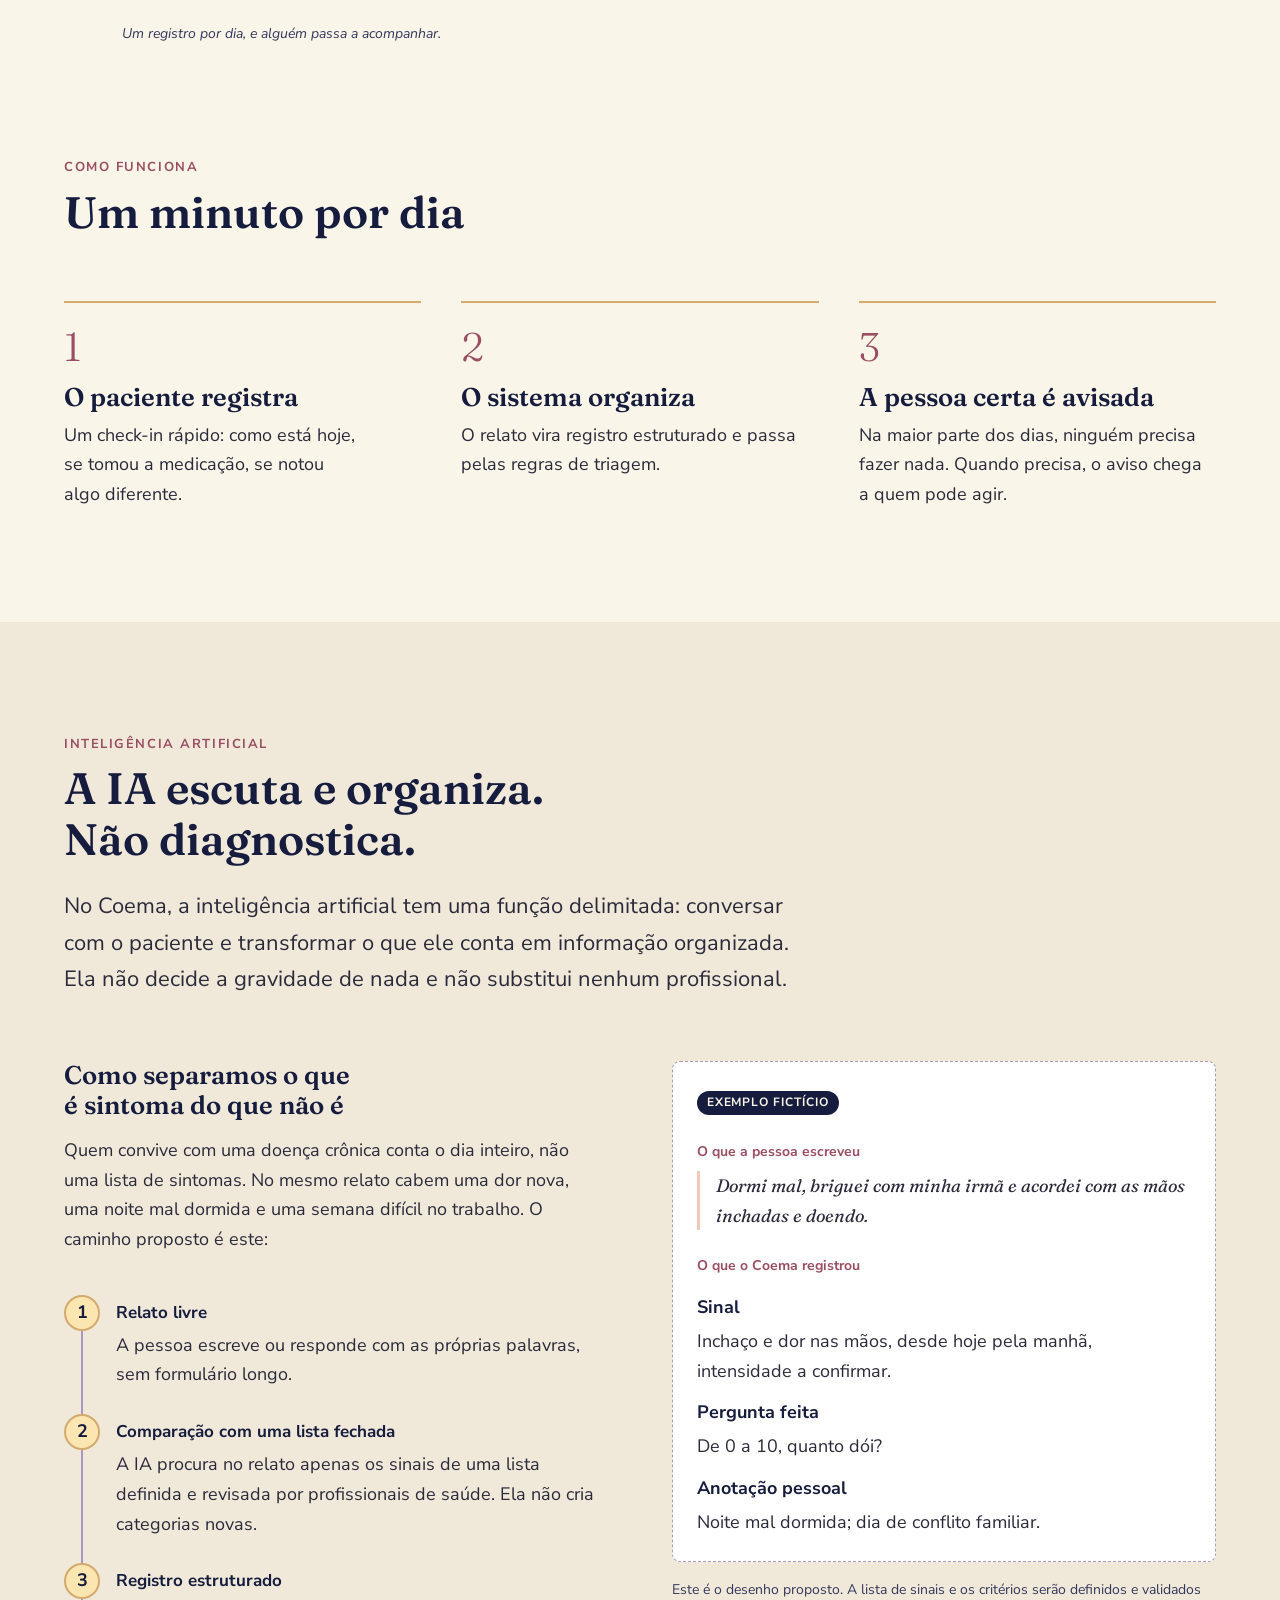
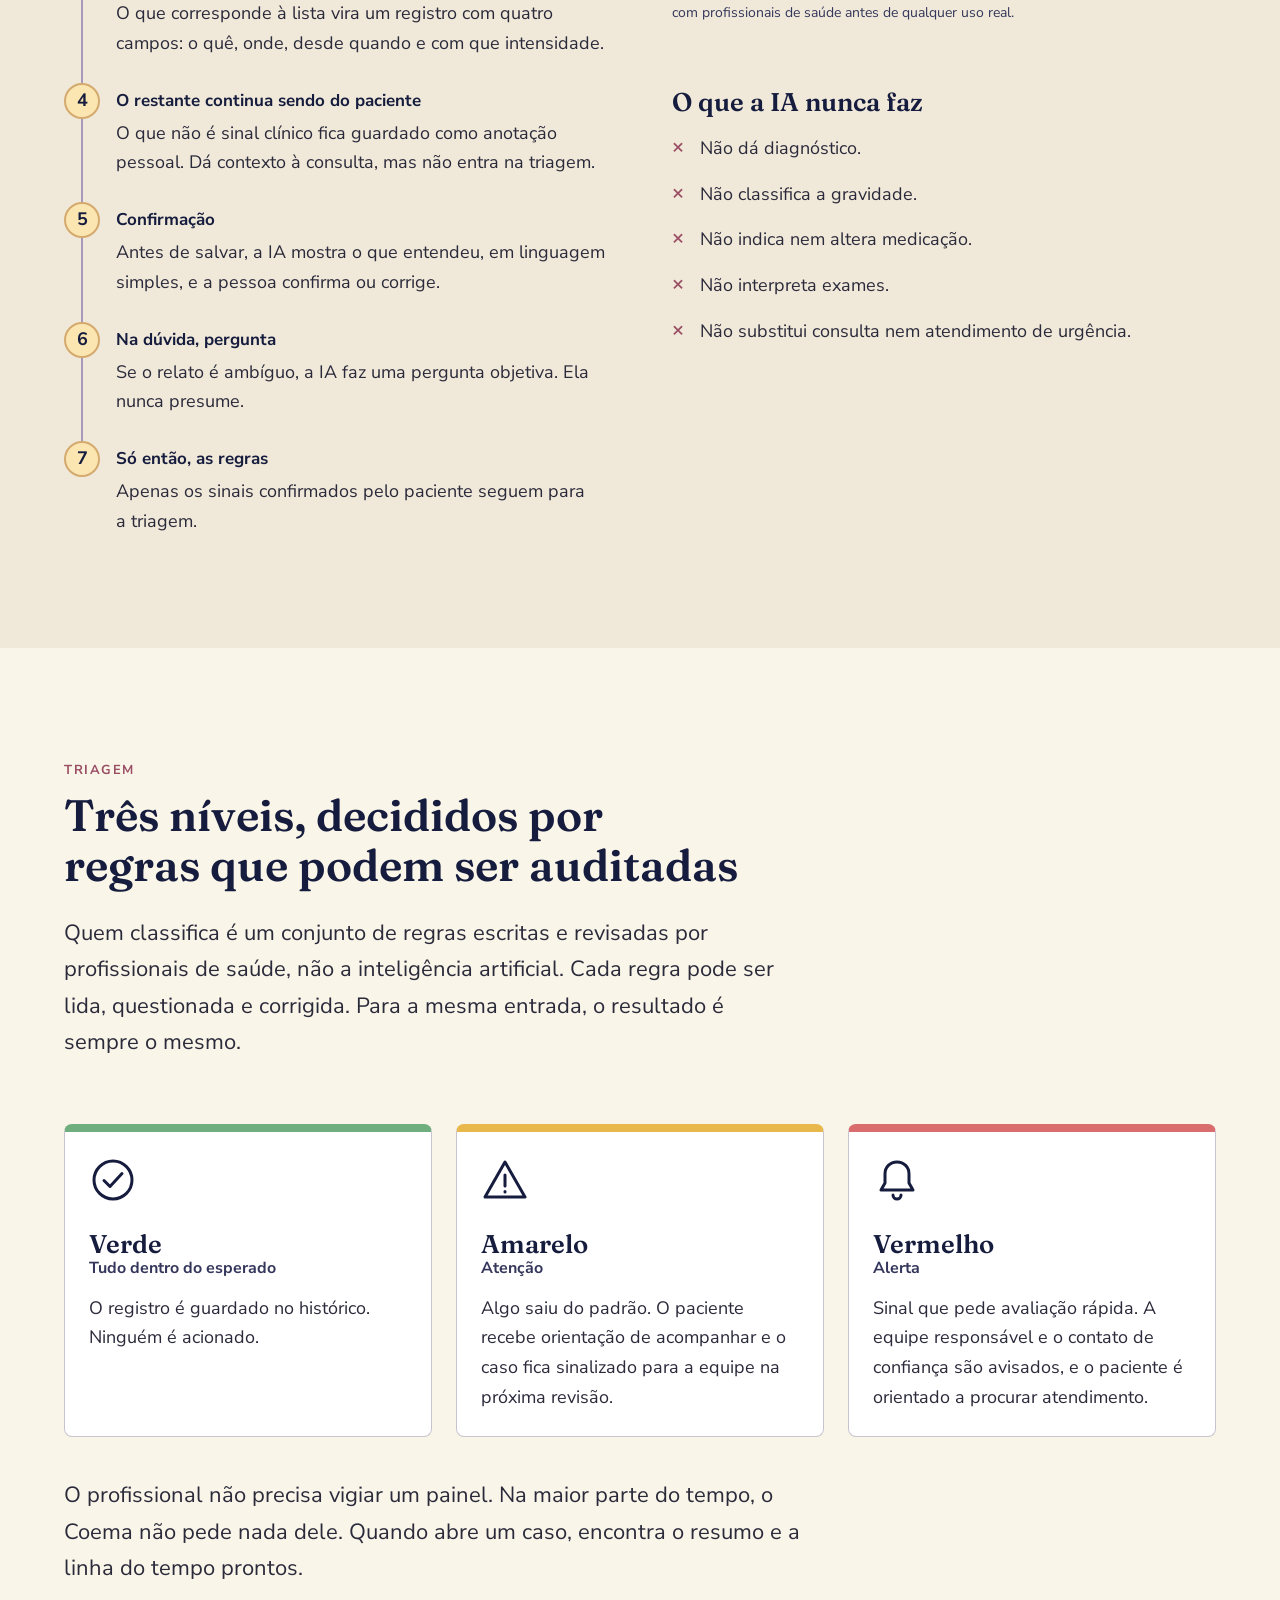
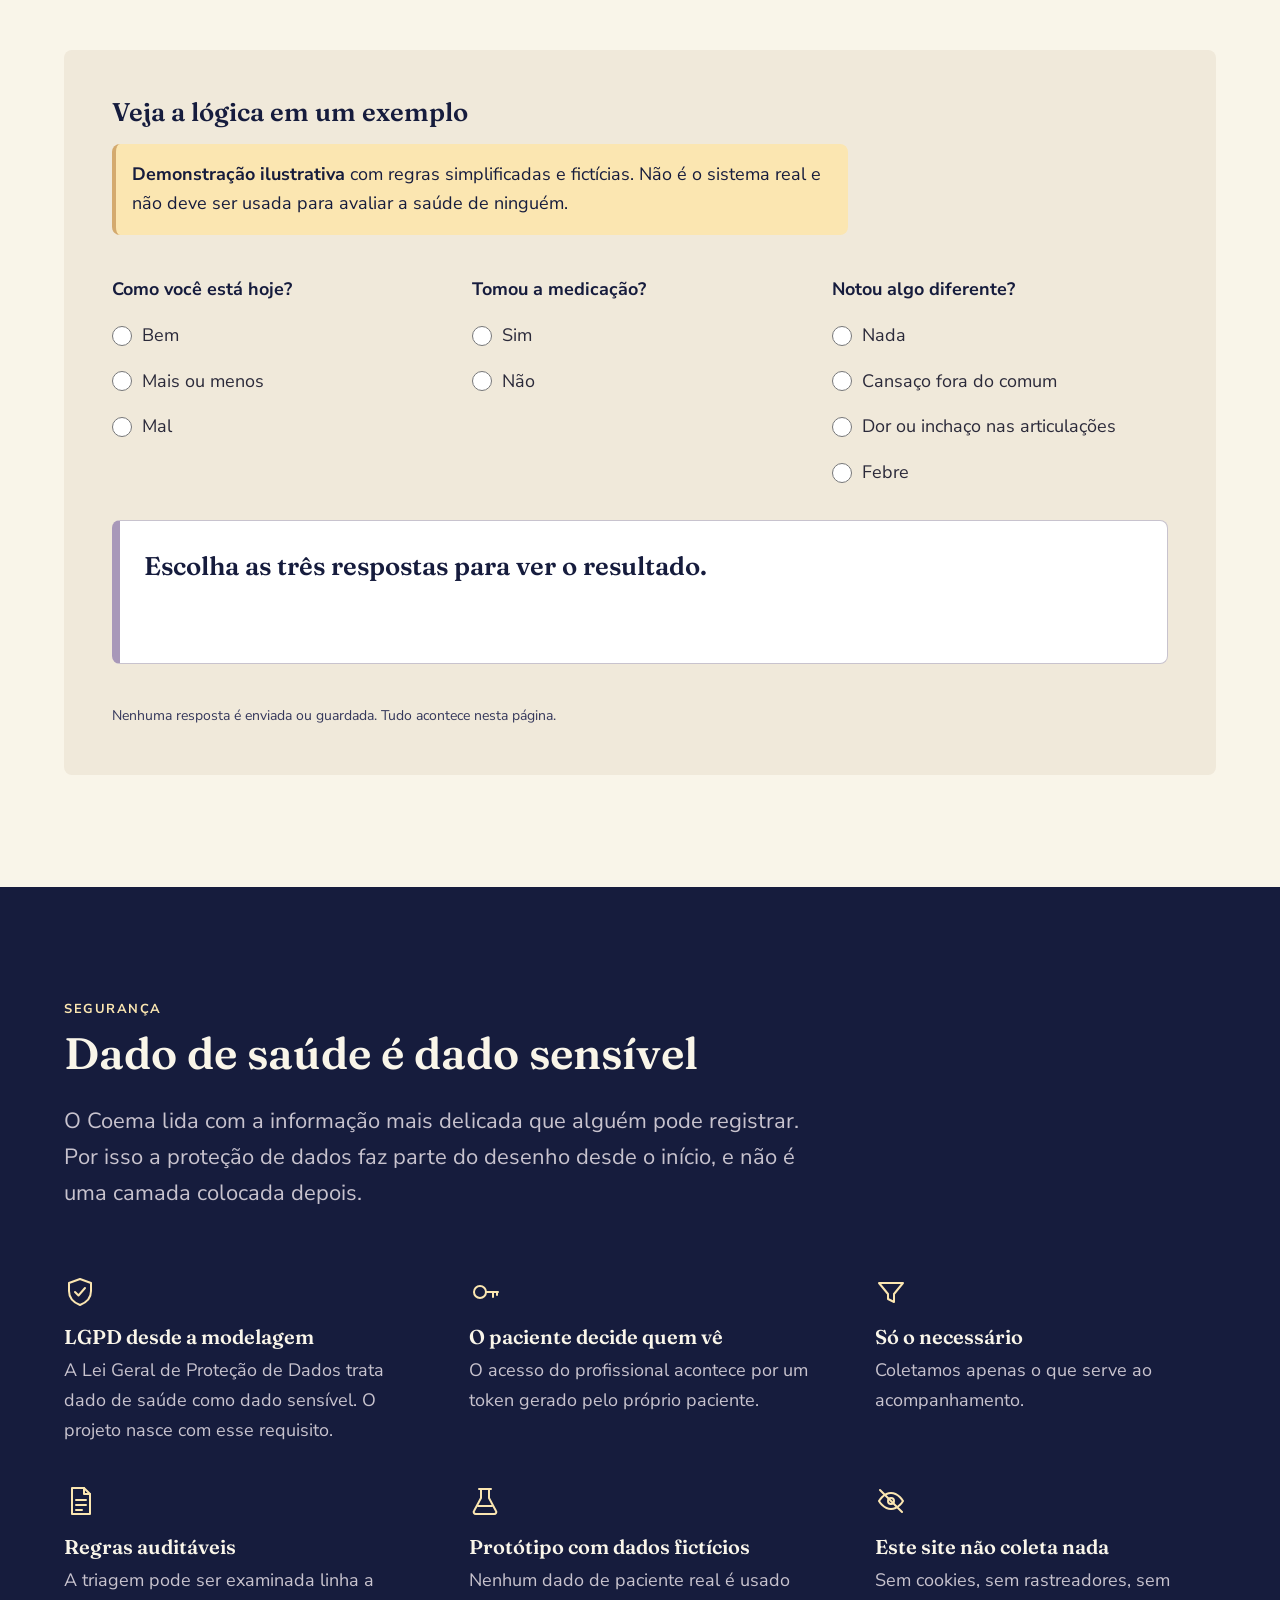
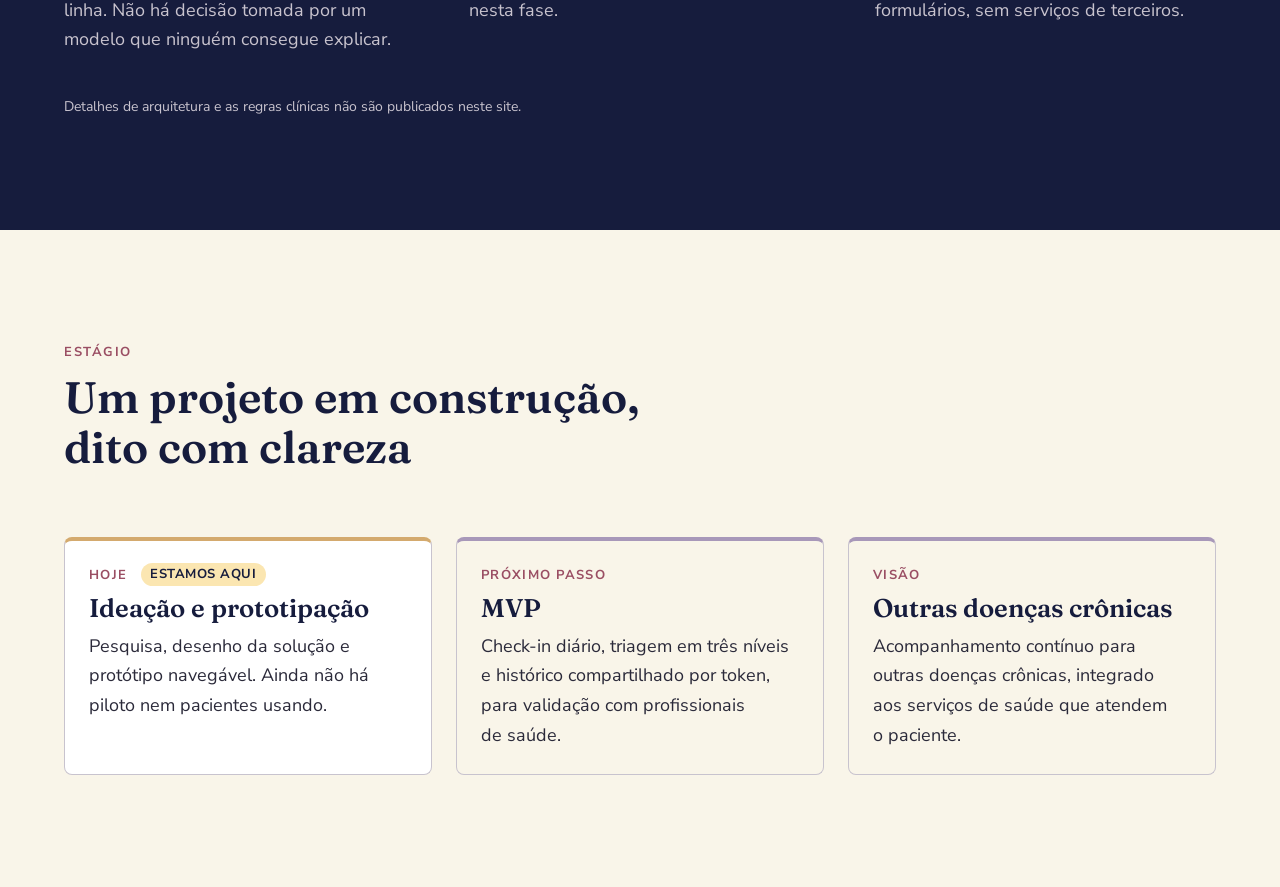
==== commit 5fb6c08d: "feat: seções segurança e estágio, ajuste na regra da demo" ====
--- a/index.html
+++ b/index.html
@@ -473,6 +473,103 @@
       </div>
     </section>
 
+        <!-- SEÇÃO 8: SEGURANÇA E PRIVACIDADE -->
+    <section class="secao seguranca" id="seguranca" aria-labelledby="seguranca-titulo">
+      <div class="container">
+        <header class="secao__cabecalho">
+          <p class="rotulo rotulo--claro">Segurança</p>
+          <h2 class="secao__titulo" id="seguranca-titulo">Dado de saúde é dado sensível</h2>
+          <p class="secao__intro">O Coema lida com a informação mais delicada que alguém pode registrar. Por isso a proteção de dados faz parte do desenho desde o início, e não é uma camada colocada depois.</p>
+        </header>
+
+        <ul class="garantias">
+          <li class="garantia">
+            <svg class="garantia__icone" viewBox="0 0 32 32" width="32" height="32" aria-hidden="true" fill="none" stroke="currentColor" stroke-width="2" stroke-linecap="round" stroke-linejoin="round">
+              <path d="M16 3l11 4v8c0 7-4.5 11.5-11 14C9.500 26.500 5 22 5 15V7z"/>
+              <path d="M11 16l3.500 3.500L21 12"/>
+            </svg>
+            <h3 class="garantia__titulo">LGPD desde a modelagem</h3>
+            <p>A Lei Geral de Proteção de Dados trata dado de saúde como dado sensível. O projeto nasce com esse requisito.</p>
+          </li>
+
+          <li class="garantia">
+            <svg class="garantia__icone" viewBox="0 0 32 32" width="32" height="32" aria-hidden="true" fill="none" stroke="currentColor" stroke-width="2" stroke-linecap="round" stroke-linejoin="round">
+              <circle cx="11" cy="16" r="6"/>
+              <path d="M17 16h12M24 16v5M28 16v3"/>
+            </svg>
+            <h3 class="garantia__titulo">O paciente decide quem vê</h3>
+            <p>O acesso do profissional acontece por um token gerado pelo próprio paciente.</p>
+          </li>
+
+          <li class="garantia">
+            <svg class="garantia__icone" viewBox="0 0 32 32" width="32" height="32" aria-hidden="true" fill="none" stroke="currentColor" stroke-width="2" stroke-linecap="round" stroke-linejoin="round">
+              <path d="M4 7h24l-9 11v8l-6-3v-5z"/>
+            </svg>
+            <h3 class="garantia__titulo">Só o necessário</h3>
+            <p>Coletamos apenas o que serve ao acompanhamento.</p>
+          </li>
+
+          <li class="garantia">
+            <svg class="garantia__icone" viewBox="0 0 32 32" width="32" height="32" aria-hidden="true" fill="none" stroke="currentColor" stroke-width="2" stroke-linecap="round" stroke-linejoin="round">
+              <path d="M8 3h12l6 6v20H8z"/>
+              <path d="M20 3v6h6M12 15h10M12 20h10M12 25h6"/>
+            </svg>
+            <h3 class="garantia__titulo">Regras auditáveis</h3>
+            <p>A triagem pode ser examinada linha a linha. Não há decisão tomada por um modelo que ninguém consegue explicar.</p>
+          </li>
+
+          <li class="garantia">
+            <svg class="garantia__icone" viewBox="0 0 32 32" width="32" height="32" aria-hidden="true" fill="none" stroke="currentColor" stroke-width="2" stroke-linecap="round" stroke-linejoin="round">
+              <path d="M12 4v9L5 26a2 2 0 0 0 2 3h18a2 2 0 0 0 2-3l-7-13V4"/>
+              <path d="M10 4h12M9 21h14"/>
+            </svg>
+            <h3 class="garantia__titulo">Protótipo com dados fictícios</h3>
+            <p>Nenhum dado de paciente real é usado nesta fase.</p>
+          </li>
+
+          <li class="garantia">
+            <svg class="garantia__icone" viewBox="0 0 32 32" width="32" height="32" aria-hidden="true" fill="none" stroke="currentColor" stroke-width="2" stroke-linecap="round" stroke-linejoin="round">
+              <path d="M4 16s4.500-8 12-8 12 8 12 8-4.500 8-12 8S4 16 4 16z"/>
+              <circle cx="16" cy="16" r="3"/>
+              <path d="M5 5l22 22"/>
+            </svg>
+            <h3 class="garantia__titulo">Este site não coleta nada</h3>
+            <p>Sem cookies, sem rastreadores, sem formulários, sem serviços de terceiros.</p>
+          </li>
+        </ul>
+
+        <p class="nota nota--clara">Detalhes de arquitetura e as regras clínicas não são publicados neste site.</p>
+      </div>
+    </section>
+
+    <!-- SEÇÃO 9: ONDE ESTAMOS -->
+    <section class="secao estagio" id="estagio" aria-labelledby="estagio-titulo">
+      <div class="container">
+        <header class="secao__cabecalho">
+          <p class="rotulo">Estágio</p>
+          <h2 class="secao__titulo" id="estagio-titulo">Um projeto em construção, dito com clareza</h2>
+        </header>
+
+        <ol class="fases">
+          <li class="fase fase--atual">
+            <p class="fase__quando">Hoje <span class="fase__selo">Estamos aqui</span></p>
+            <h3 class="fase__titulo">Ideação e prototipação</h3>
+            <p>Pesquisa, desenho da solução e protótipo navegável. Ainda não há piloto nem pacientes usando.</p>
+          </li>
+          <li class="fase">
+            <p class="fase__quando">Próximo passo</p>
+            <h3 class="fase__titulo">MVP</h3>
+            <p>Check-in diário, triagem em três níveis e histórico compartilhado por token, para validação com profissionais de saúde.</p>
+          </li>
+          <li class="fase">
+            <p class="fase__quando">Visão</p>
+            <h3 class="fase__titulo">Outras doenças crônicas</h3>
+            <p>Acompanhamento contínuo para outras doenças crônicas, integrado aos serviços de saúde que atendem o paciente.</p>
+          </li>
+        </ol>
+      </div>
+    </section>
+
     <!-- AS PRÓXIMAS SEÇÕES ENTRAM AQUI -->
 
   </main>
--- a/css/componentes.css
+++ b/css/componentes.css
@@ -479,4 +479,92 @@
   font-size: 0.9375rem;
   font-style: italic;
   color: var(--indigo);
+}
+/* Grade de garantias (segurança) */
+
+.garantias {
+  display: grid;
+  gap: var(--espaco-4) var(--espaco-5);
+  padding: 0;
+  list-style: none;
+}
+
+@media (min-width: 40rem) {
+  .garantias {
+    grid-template-columns: repeat(2, 1fr);
+  }
+}
+
+@media (min-width: 64rem) {
+  .garantias {
+    grid-template-columns: repeat(3, 1fr);
+  }
+}
+
+.garantia__icone {
+  color: var(--sol);
+}
+
+.garantia__titulo {
+  margin-top: var(--espaco-1);
+  font-size: 1.25rem;
+}
+
+.garantia__titulo + p {
+  margin-top: var(--espaco-1);
+  color: var(--lavanda-clara);
+}
+
+/* Fases do projeto */
+
+.fases {
+  display: grid;
+  gap: var(--espaco-3);
+  padding: 0;
+  list-style: none;
+}
+
+@media (min-width: 52rem) {
+  .fases {
+    grid-template-columns: repeat(3, 1fr);
+  }
+}
+
+.fase {
+  padding: var(--espaco-3);
+  border: 1px solid var(--lavanda-clara);
+  border-top: 4px solid var(--lavanda);
+  border-radius: var(--raio);
+}
+
+.fase--atual {
+  background-color: #fff;
+  border-top-color: var(--mostarda);
+}
+
+.fase__quando {
+  font-size: 0.8125rem;
+  font-weight: 700;
+  letter-spacing: 0.1em;
+  text-transform: uppercase;
+  color: var(--rose-escuro);
+}
+
+.fase__selo {
+  margin-left: 0.5rem;
+  padding: 0.15rem 0.6rem;
+  background-color: var(--sol);
+  border-radius: 999px;
+  letter-spacing: 0.04em;
+  color: var(--noite);
+}
+
+.fase__titulo {
+  margin-top: var(--espaco-1);
+  font-size: var(--titulo-3);
+  color: var(--noite);
+}
+
+.fase__titulo + p {
+  margin-top: var(--espaco-1);
 }
--- a/css/secoes.css
+++ b/css/secoes.css
@@ -295,4 +295,23 @@
   margin-top: var(--espaco-4);
   max-width: 46rem;
   font-size: var(--texto-g);
+}
+/* Seção 8: segurança, em fundo noite */
+
+.seguranca {
+  background-color: var(--noite);
+  color: var(--papel);
+}
+
+.seguranca .secao__titulo,
+.seguranca .garantia__titulo {
+  color: var(--papel);
+}
+
+.seguranca .secao__intro {
+  color: var(--lavanda-clara);
+}
+
+.nota--clara {
+  color: var(--lavanda-clara);
 }
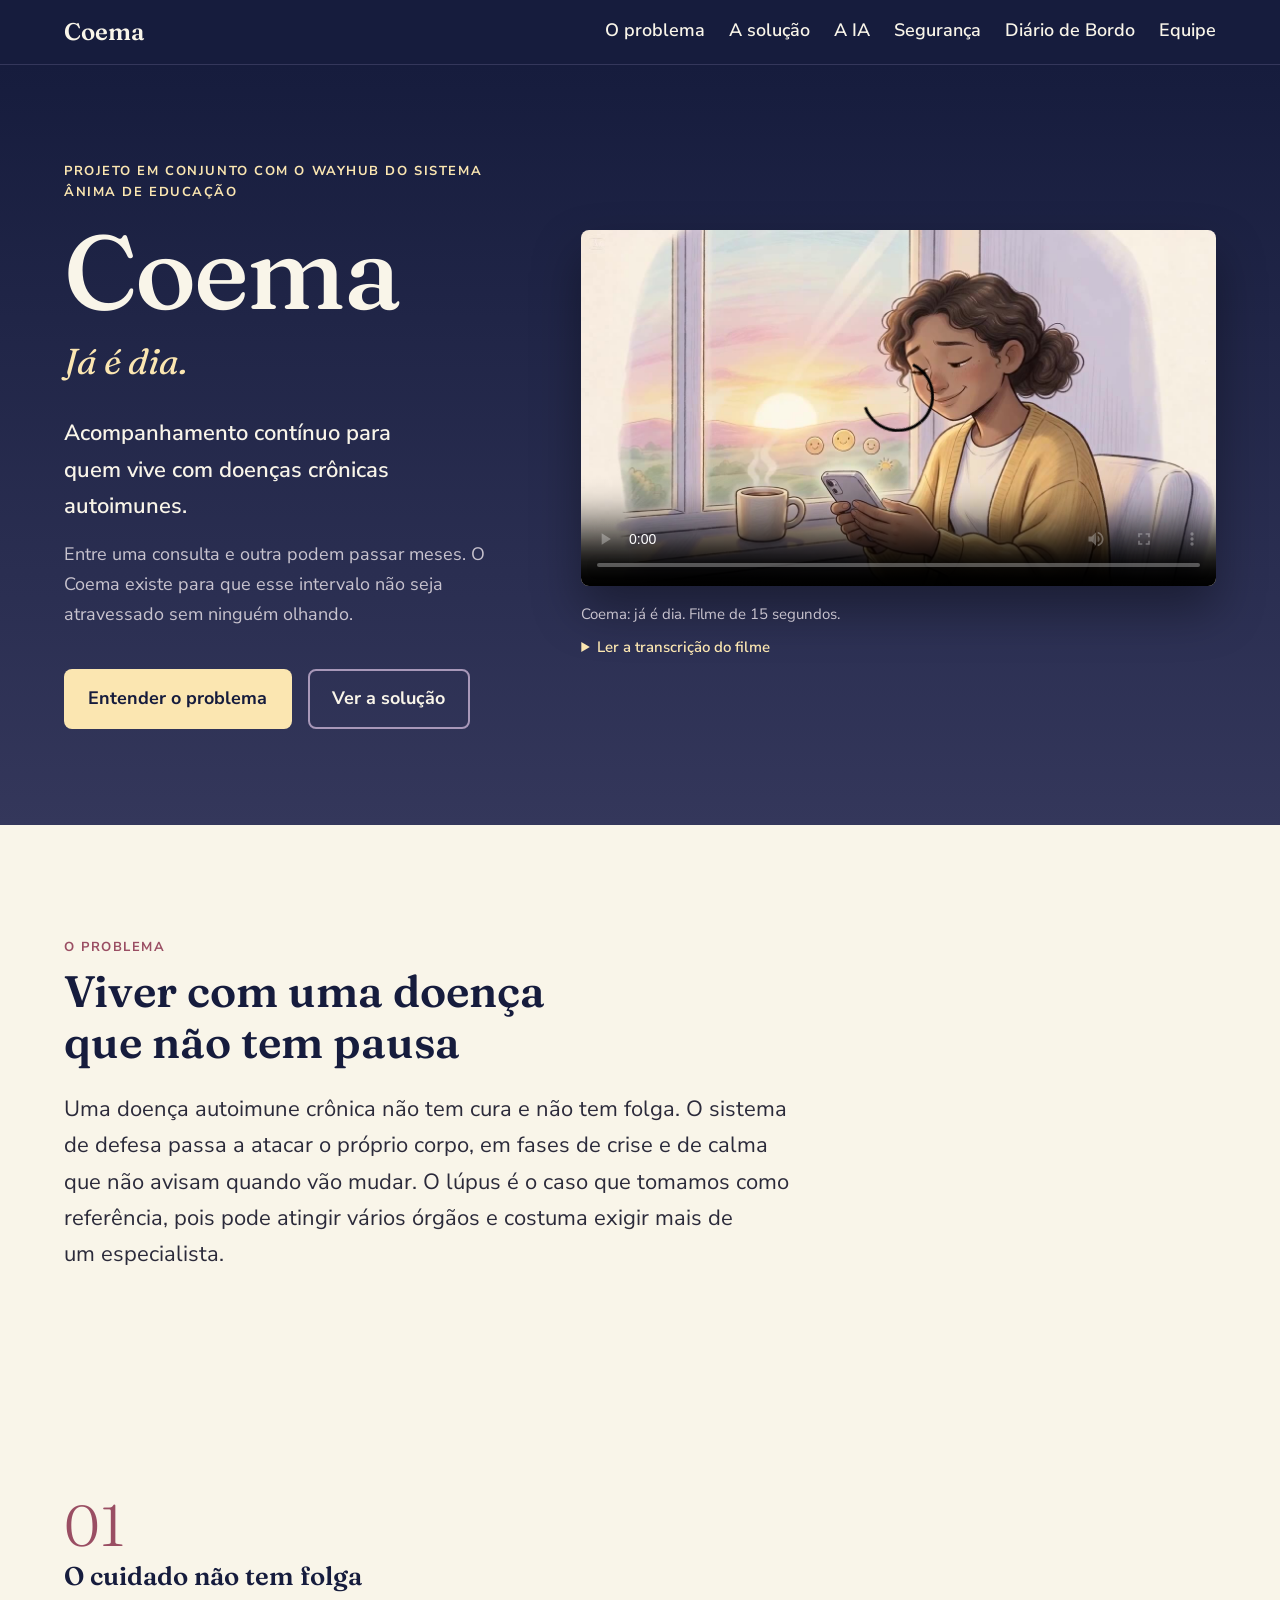
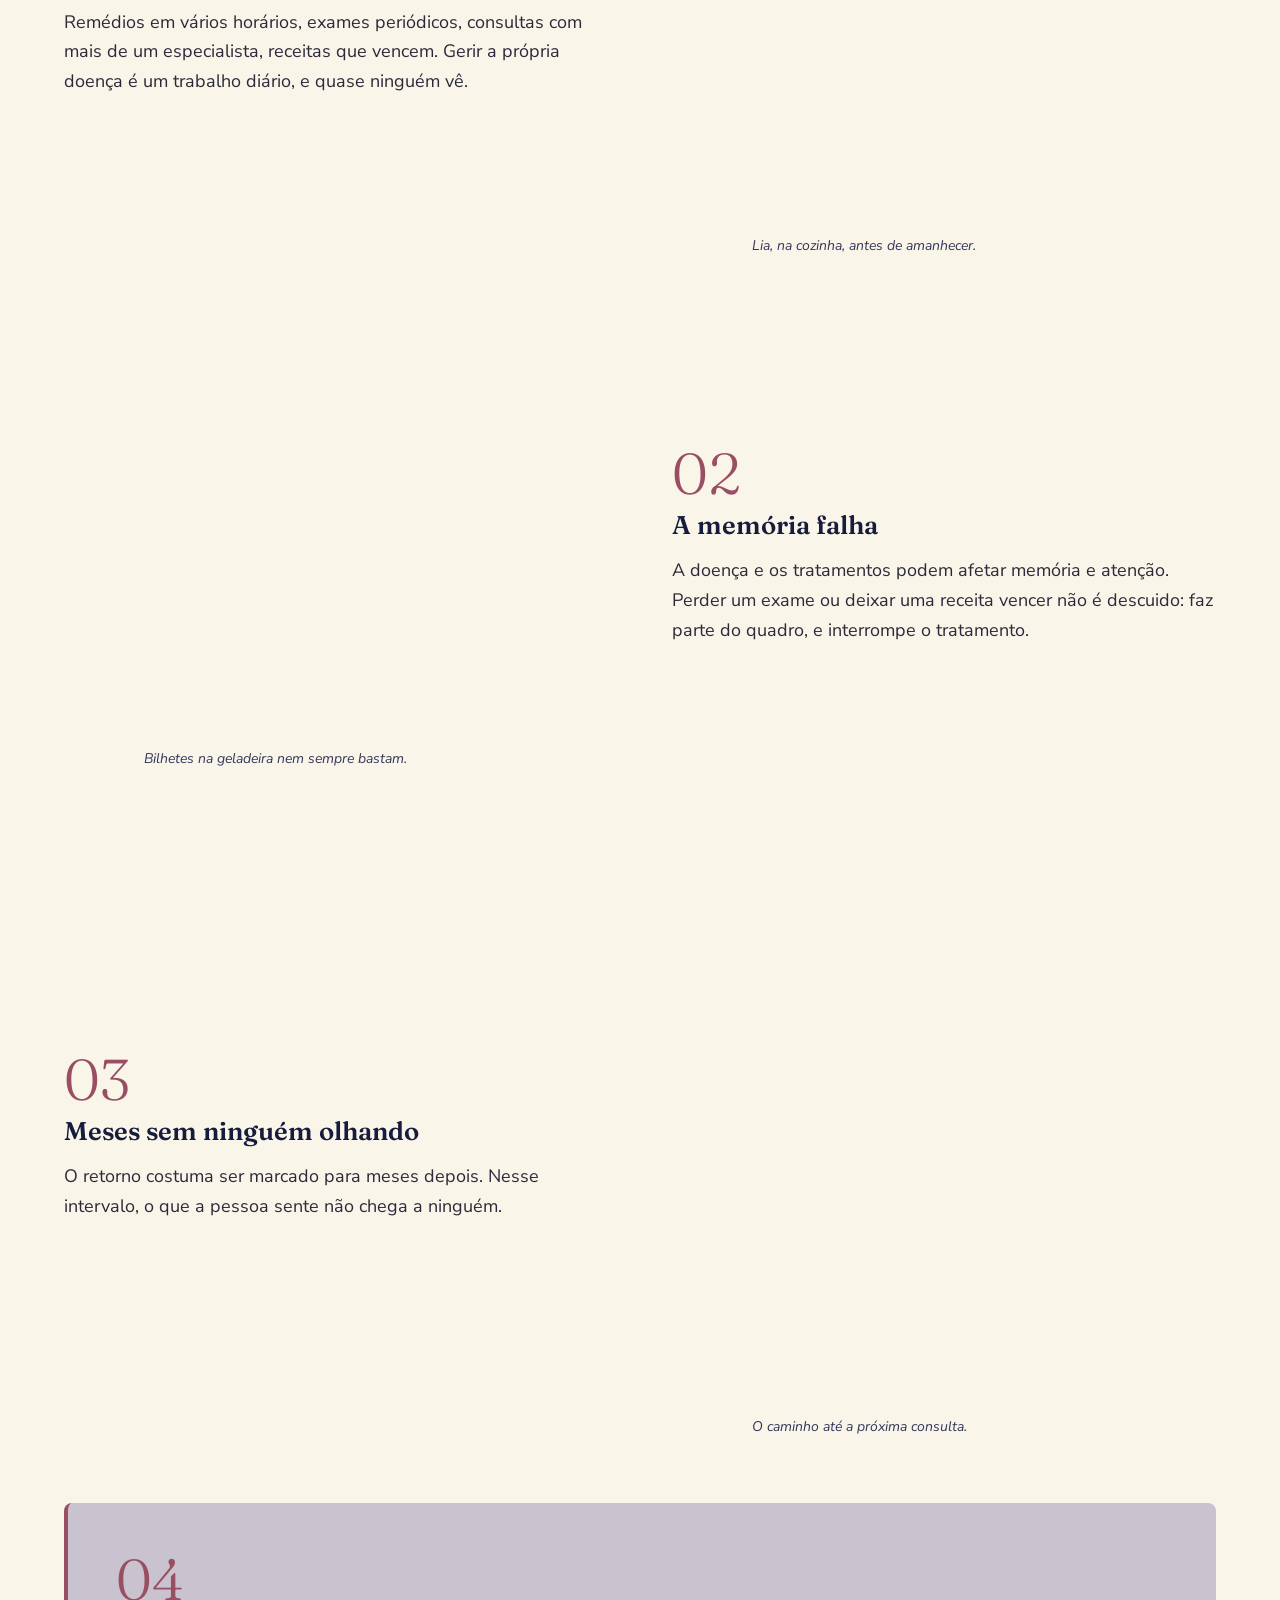
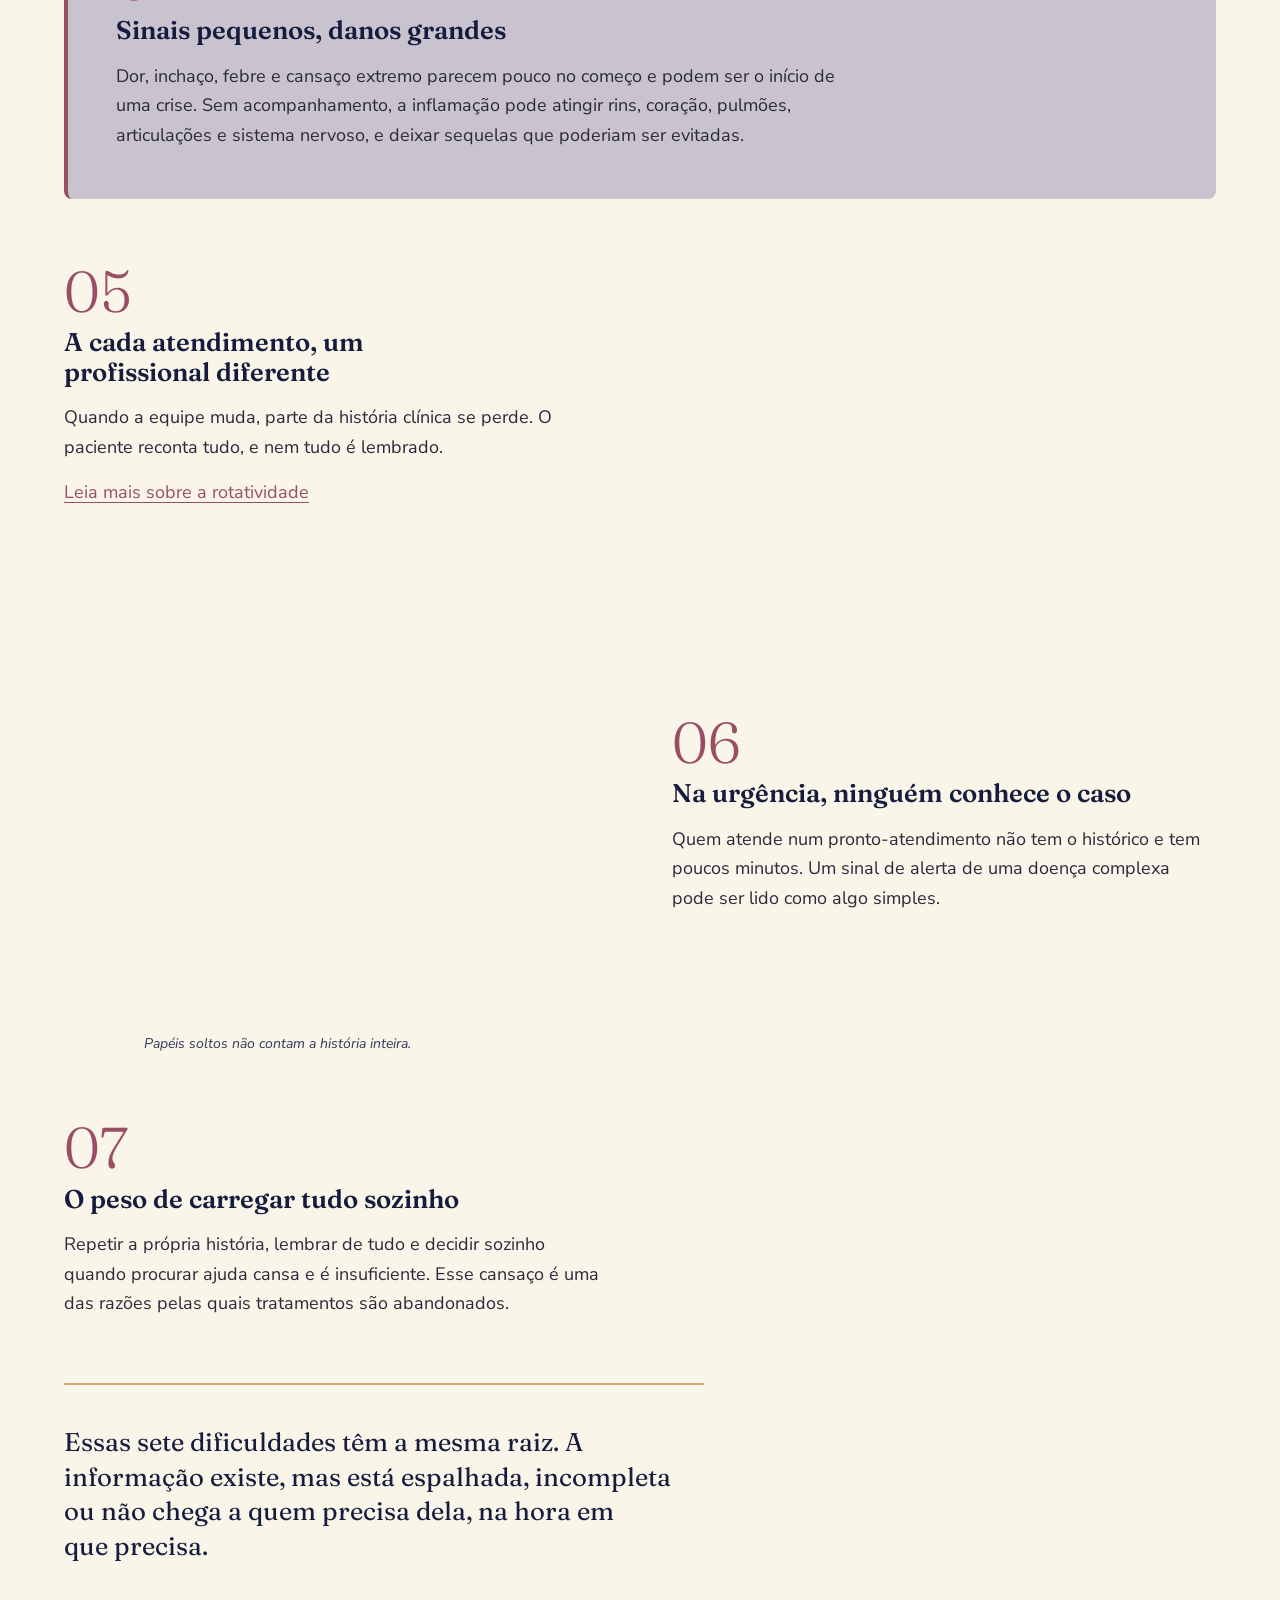
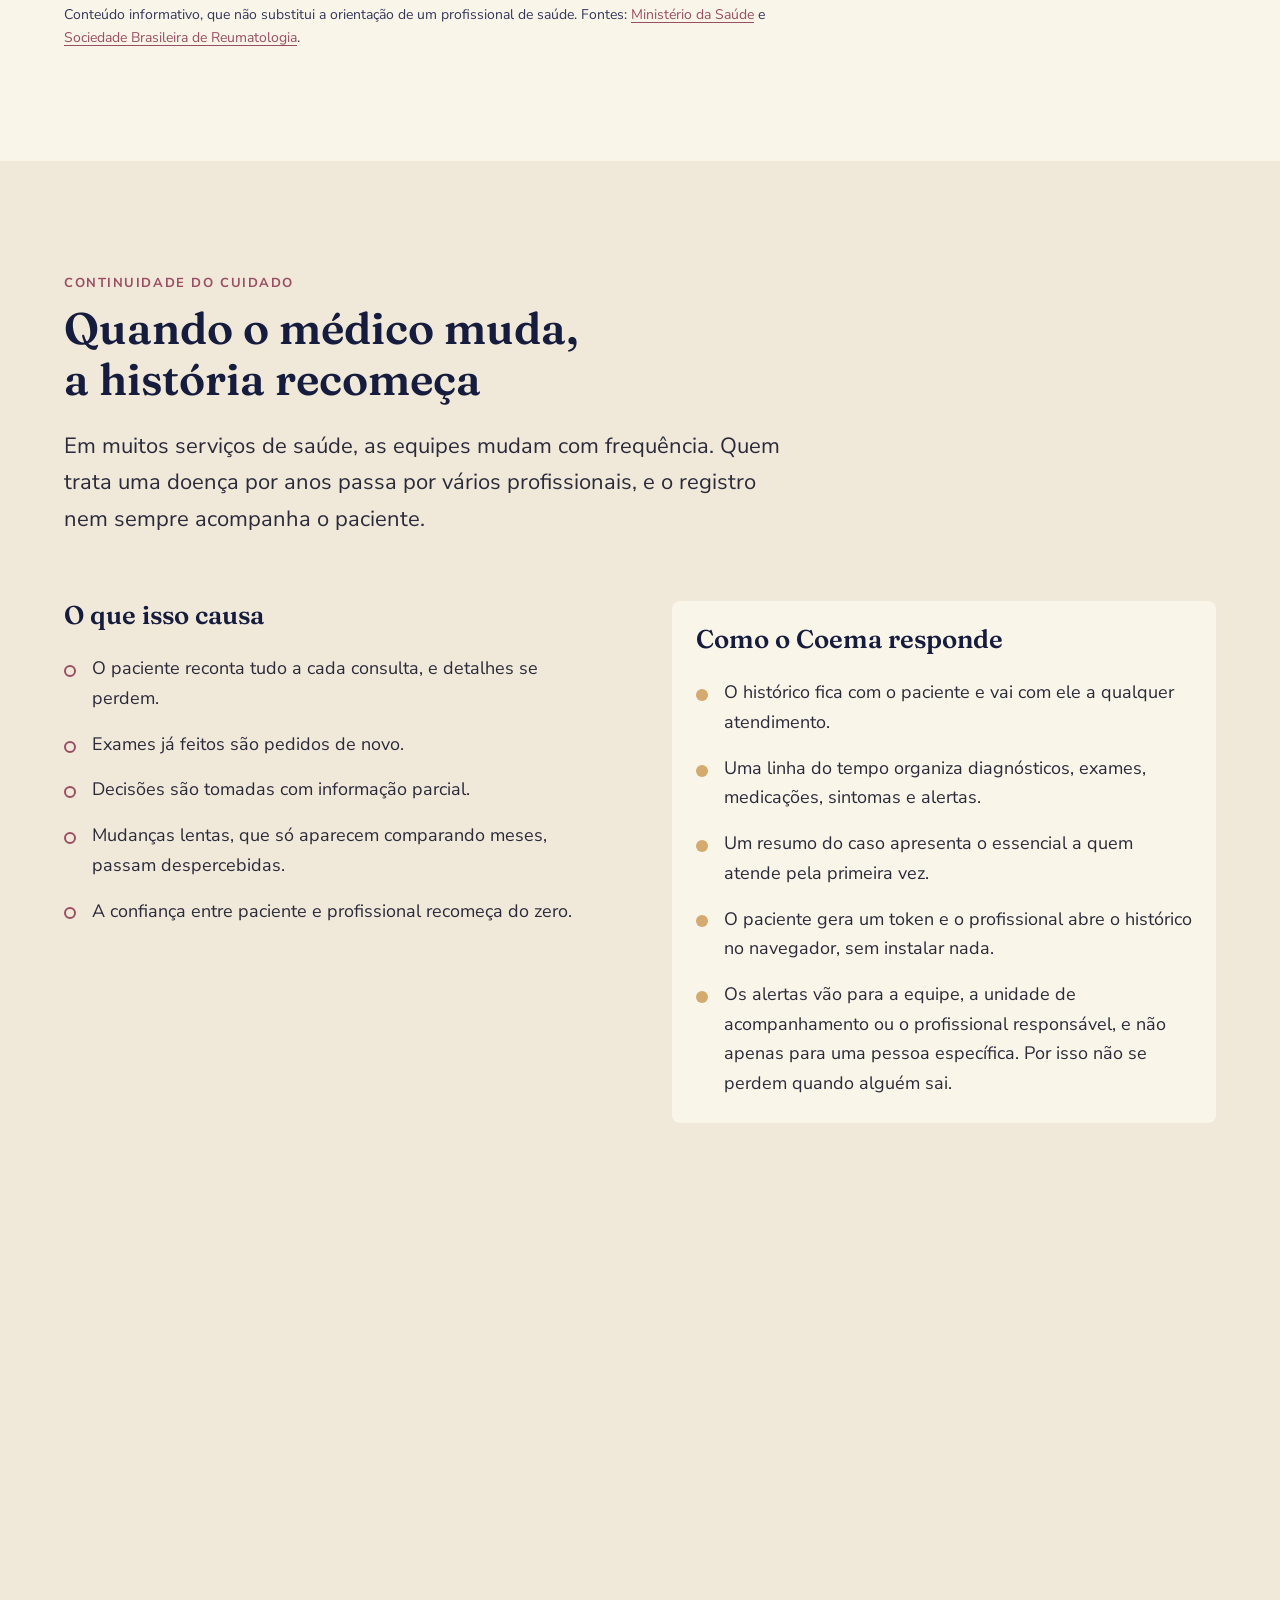
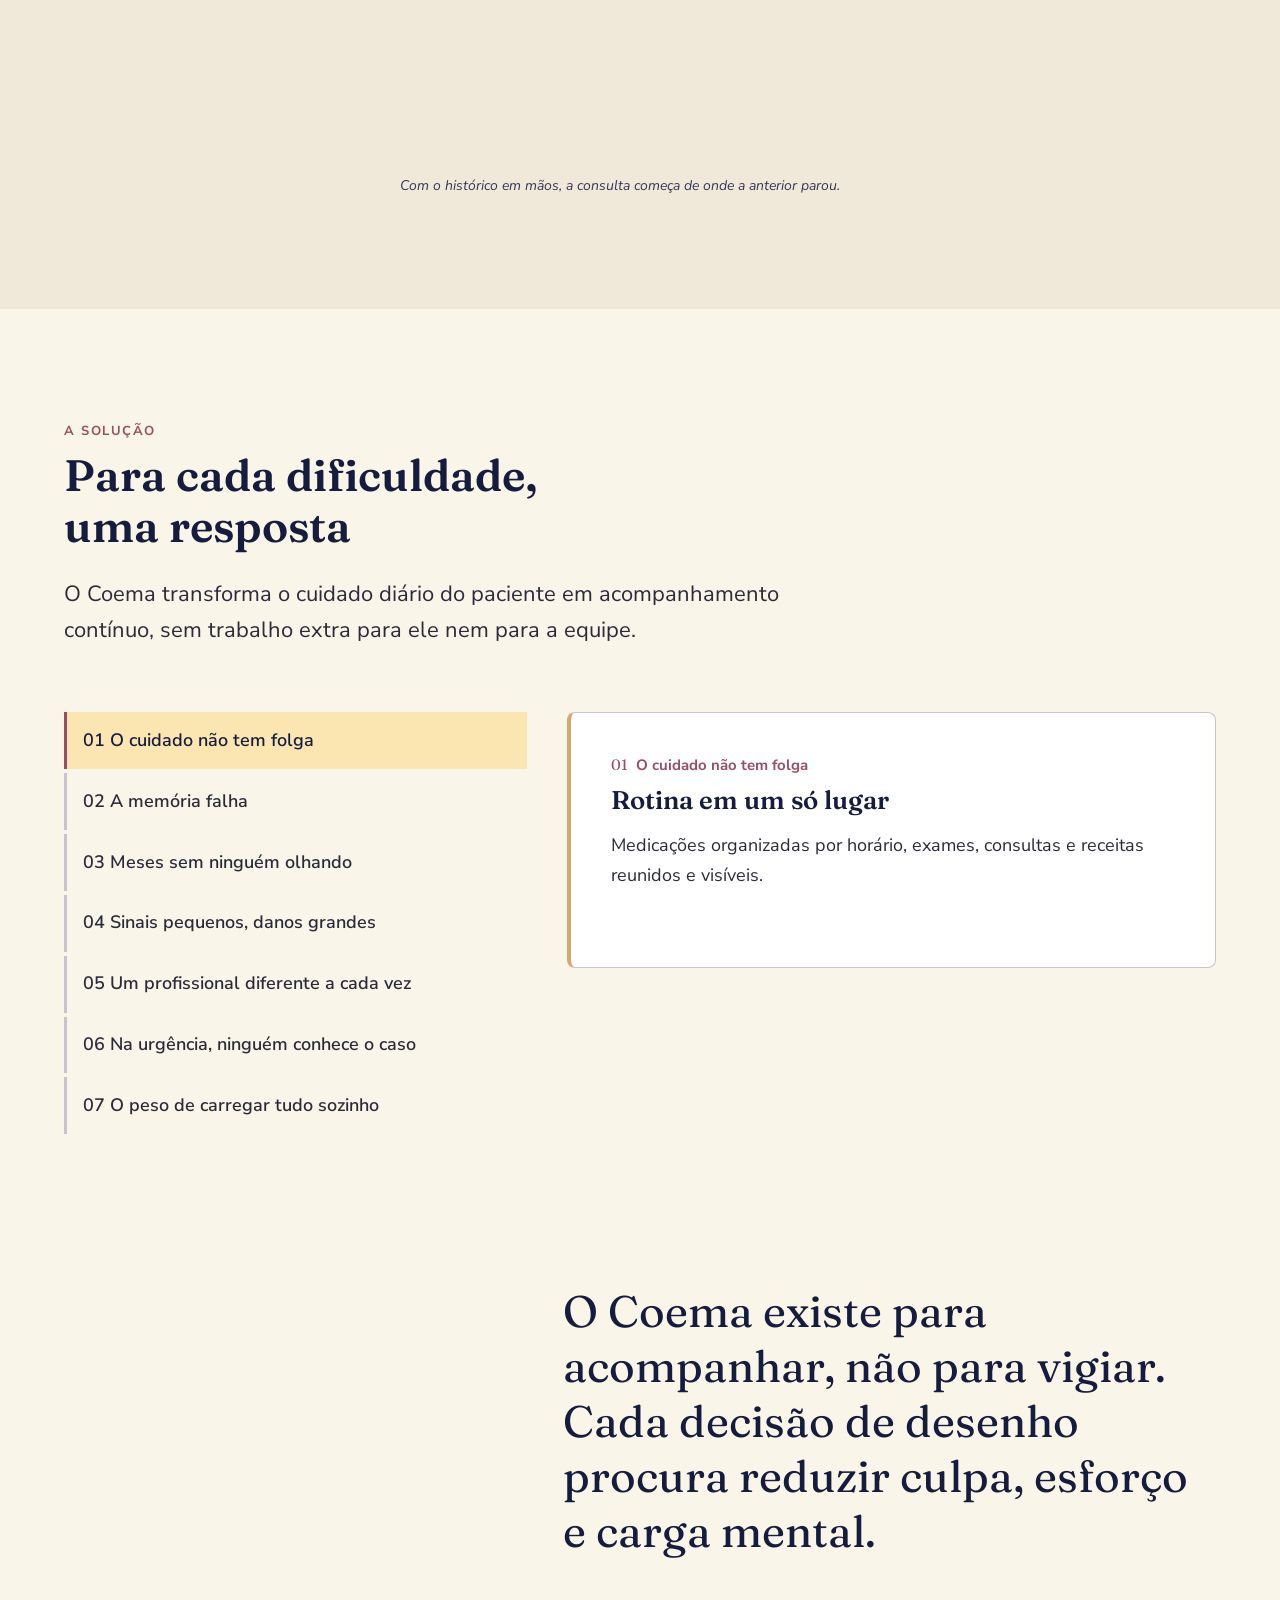
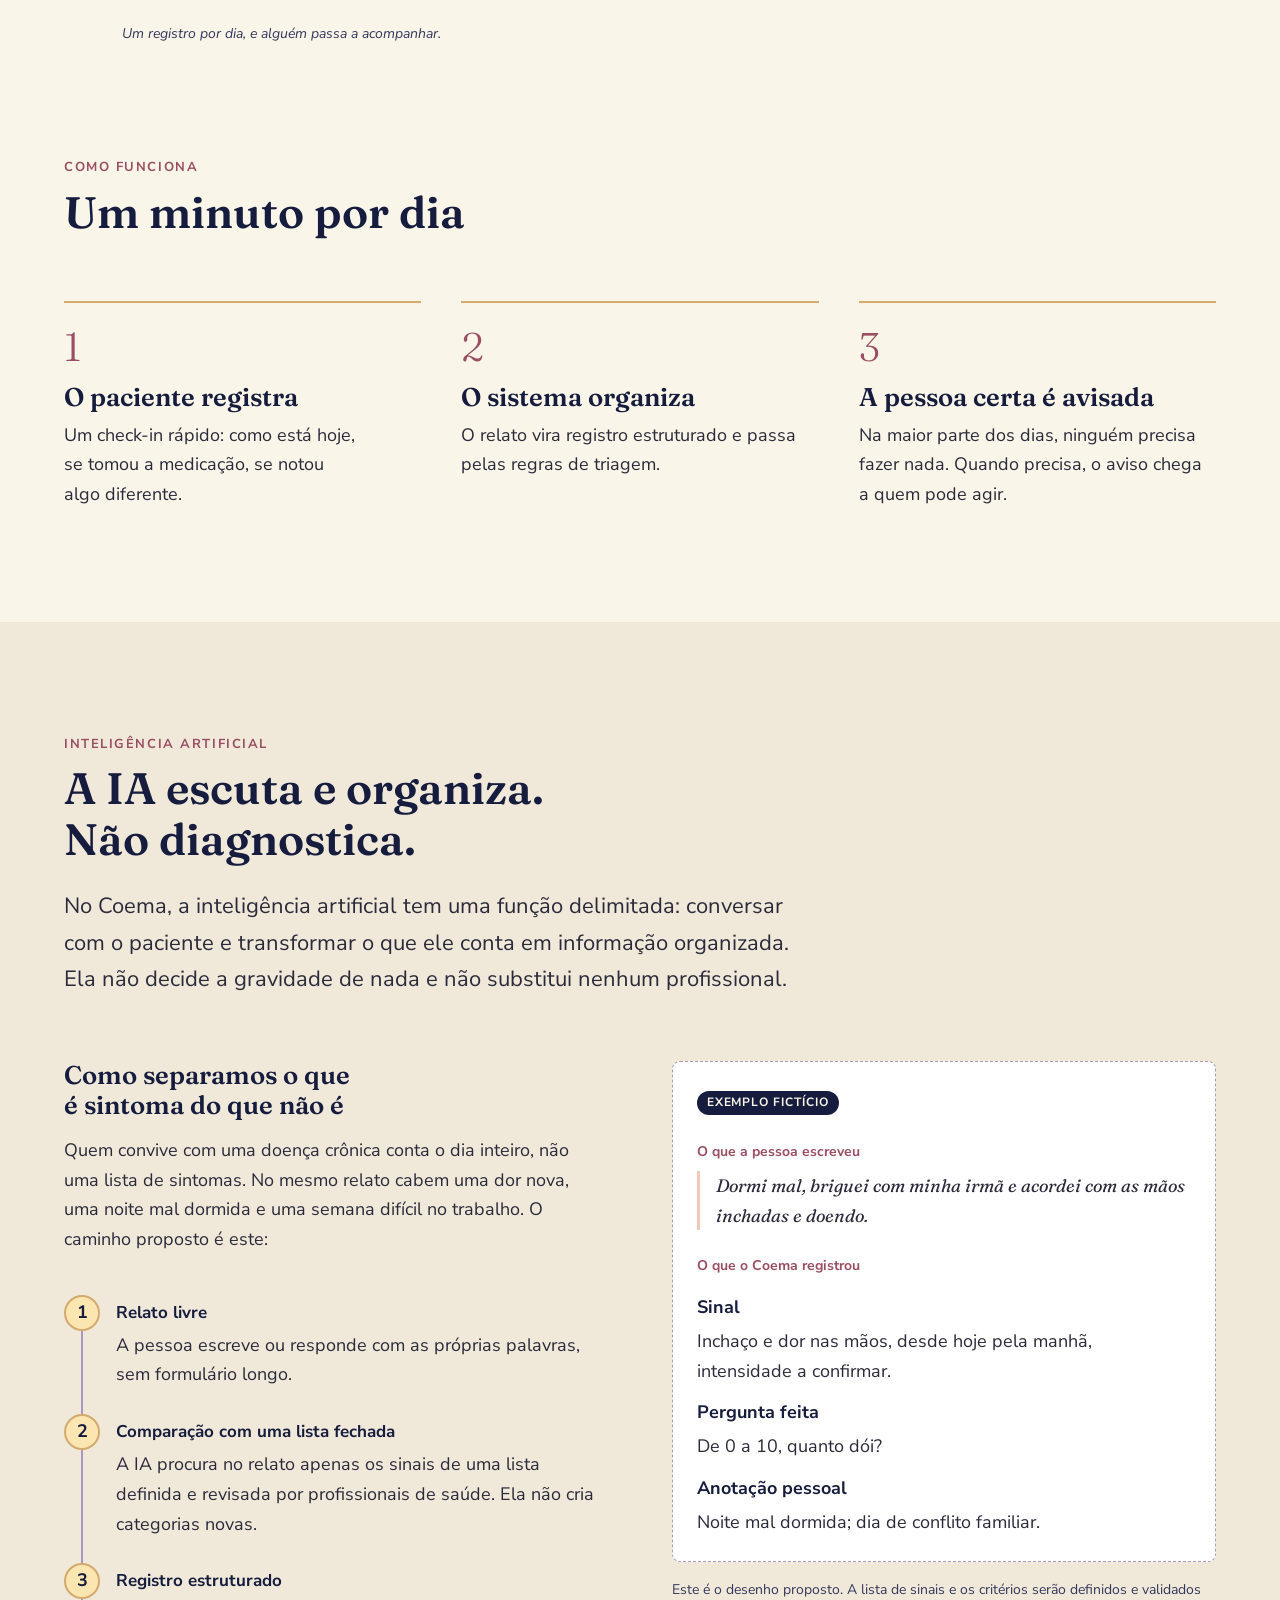
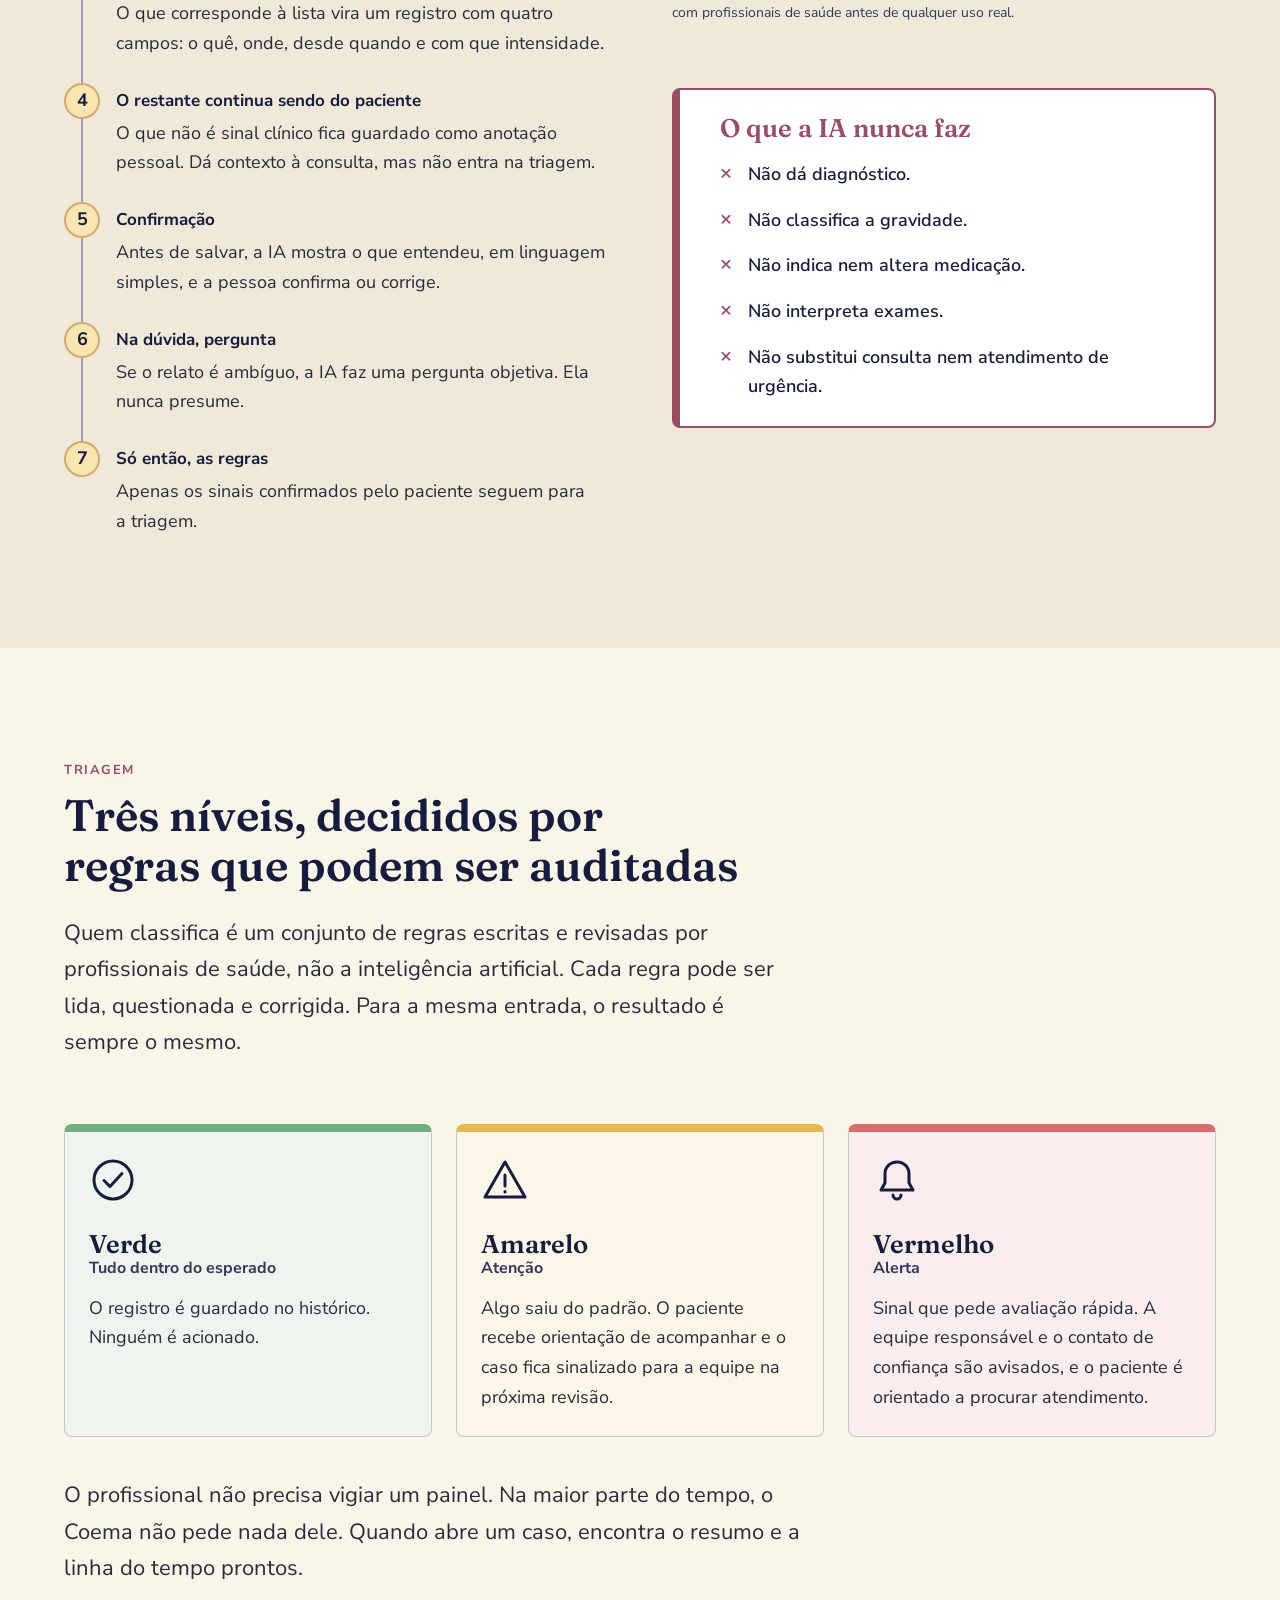
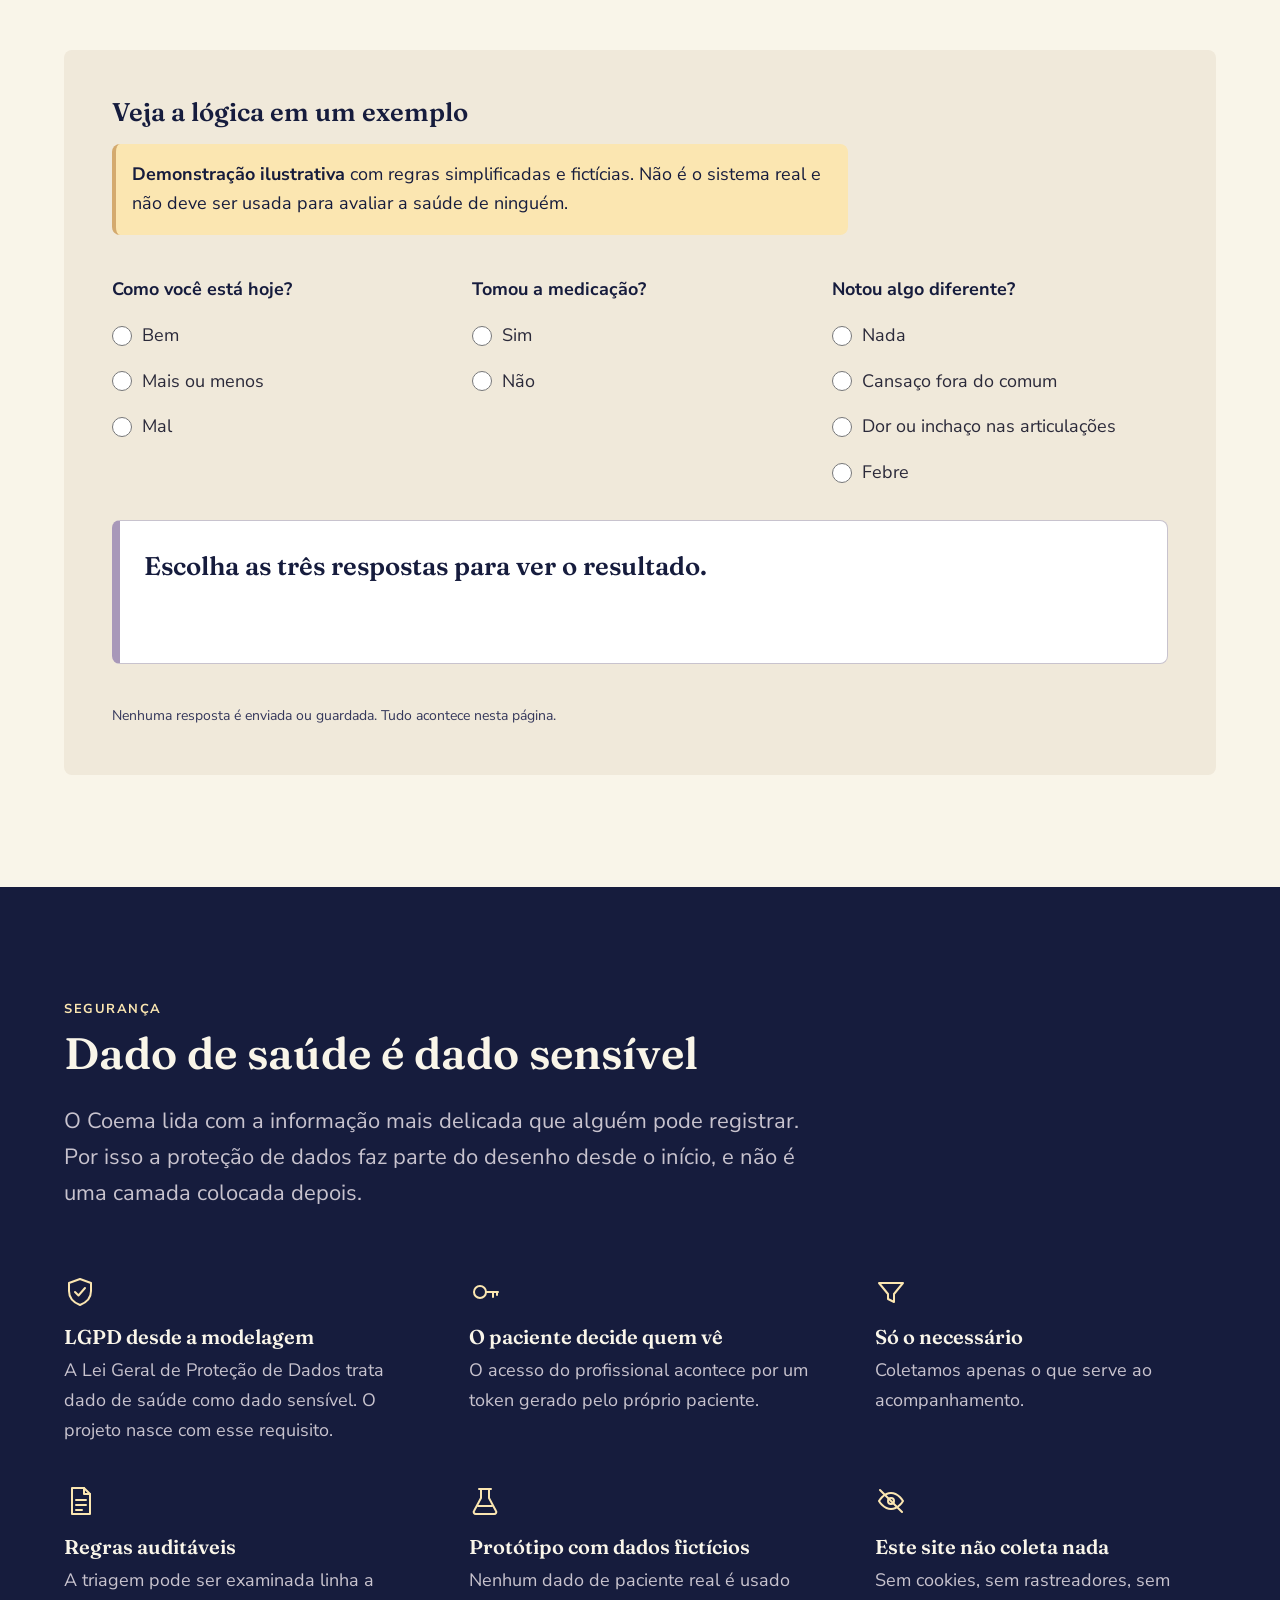
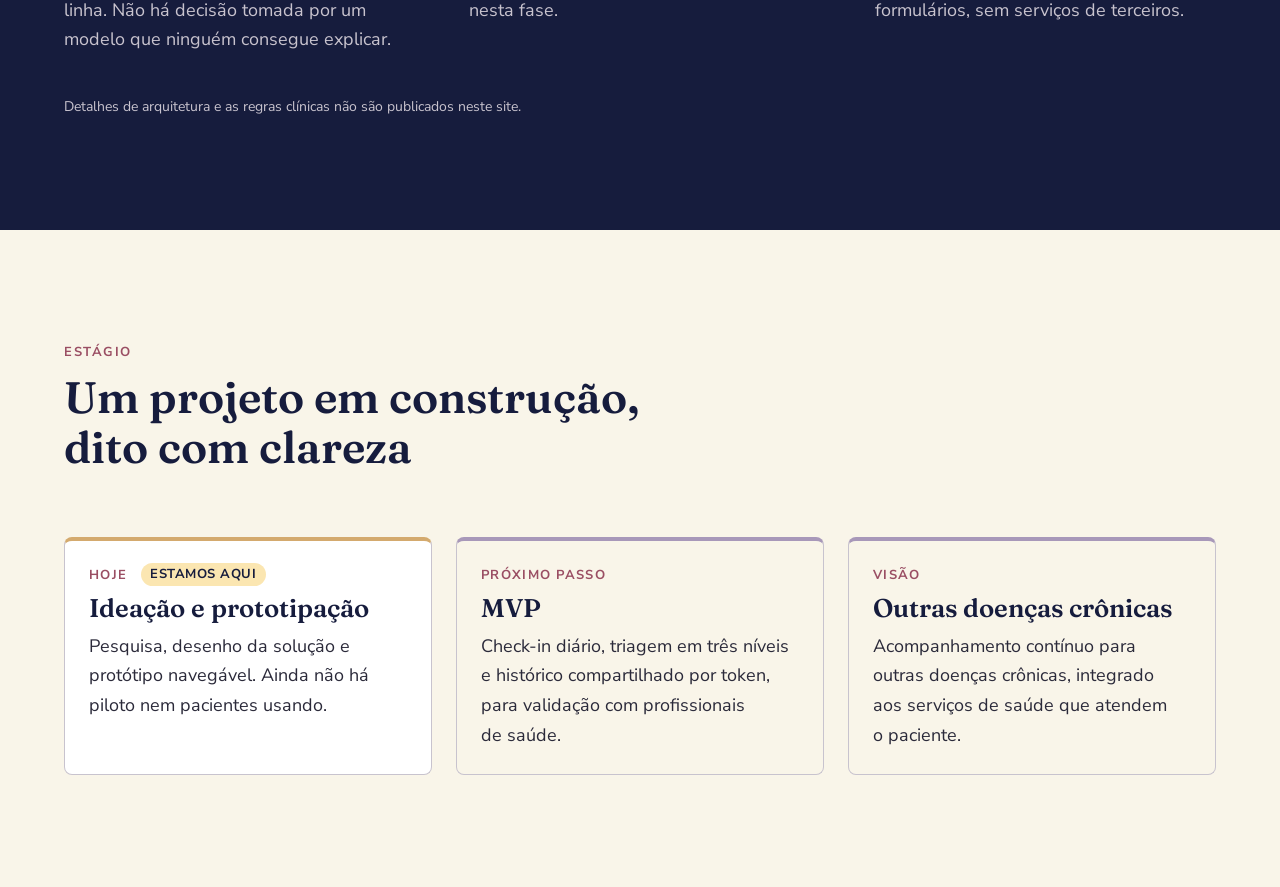
==== commit 5a1adaca: "style: destaque nos limites da IA e cor nos cartões da triagem" ====
--- a/index.html
+++ b/index.html
@@ -377,15 +377,16 @@
 
             <p class="nota">Este é o desenho proposto. A lista de sinais e os critérios serão definidos e validados com profissionais de saúde antes de qualquer uso real.</p>
 
-            <h3 class="ia__subtitulo ia__subtitulo--espaco">O que a IA nunca faz</h3>
-            <ul class="lista lista--nunca">
-              <li>Não dá diagnóstico.</li>
-              <li>Não classifica a gravidade.</li>
-              <li>Não indica nem altera medicação.</li>
-              <li>Não interpreta exames.</li>
-              <li>Não substitui consulta nem atendimento de urgência.</li>
-            </ul>
-          </div>
+            <div class="limites">
+              <h3 class="limites__titulo">O que a IA nunca faz</h3>
+              <ul class="lista lista--nunca">
+                <li>Não dá diagnóstico.</li>
+                <li>Não classifica a gravidade.</li>
+                <li>Não indica nem altera medicação.</li>
+                <li>Não interpreta exames.</li>
+                <li>Não substitui consulta nem atendimento de urgência.</li>
+              </ul>
+            </div>
         </div>
       </div>
     </section>
--- a/css/componentes.css
+++ b/css/componentes.css
@@ -147,6 +147,7 @@
     transform: none;
   }
 }
+
 /* Lista "o que nunca faz" */
 
 .lista--nunca li::before {
@@ -314,6 +315,7 @@
 .exemplo__lista dd {
   margin: 0;
 }
+
 /* Cartões dos três níveis */
 
 .niveis {
@@ -330,6 +332,7 @@
 .nivel {
   padding: var(--espaco-3);
   background-color: #fff;
+  background-color: color-mix(in srgb, var(--cor-nivel) 12%, #fff);
   border: 1px solid var(--lavanda-clara);
   border-top: 8px solid var(--cor-nivel);
   border-radius: var(--raio);
@@ -453,14 +456,17 @@
 
 .resultado[data-nivel="verde"] {
   border-left-color: var(--verde);
+  background-color: color-mix(in srgb, var(--verde) 12%, #fff);
 }
 
 .resultado[data-nivel="amarelo"] {
   border-left-color: var(--amarelo);
+  background-color: color-mix(in srgb, var(--amarelo) 12%, #fff);
 }
 
 .resultado[data-nivel="vermelho"] {
   border-left-color: var(--vermelho);
+  background-color: color-mix(in srgb, var(--vermelho) 12%, #fff);
 }
 
 .resultado__nivel {
@@ -480,6 +486,7 @@
   font-style: italic;
   color: var(--indigo);
 }
+
 /* Grade de garantias (segurança) */
 
 .garantias {
@@ -567,4 +574,26 @@
 
 .fase__titulo + p {
   margin-top: var(--espaco-1);
+}
+
+/* Caixa de destaque: limites da IA */
+
+.limites {
+  margin-top: var(--espaco-5);
+  padding: var(--espaco-3) var(--espaco-4);
+  background-color: #fff;
+  border: 2px solid var(--rose-escuro);
+  border-left-width: 8px;
+  border-radius: var(--raio);
+}
+
+.limites__titulo {
+  margin-bottom: var(--espaco-2);
+  font-size: var(--titulo-3);
+  color: var(--rose-escuro);
+}
+
+.limites .lista {
+  font-weight: 600;
+  color: var(--noite);
 }
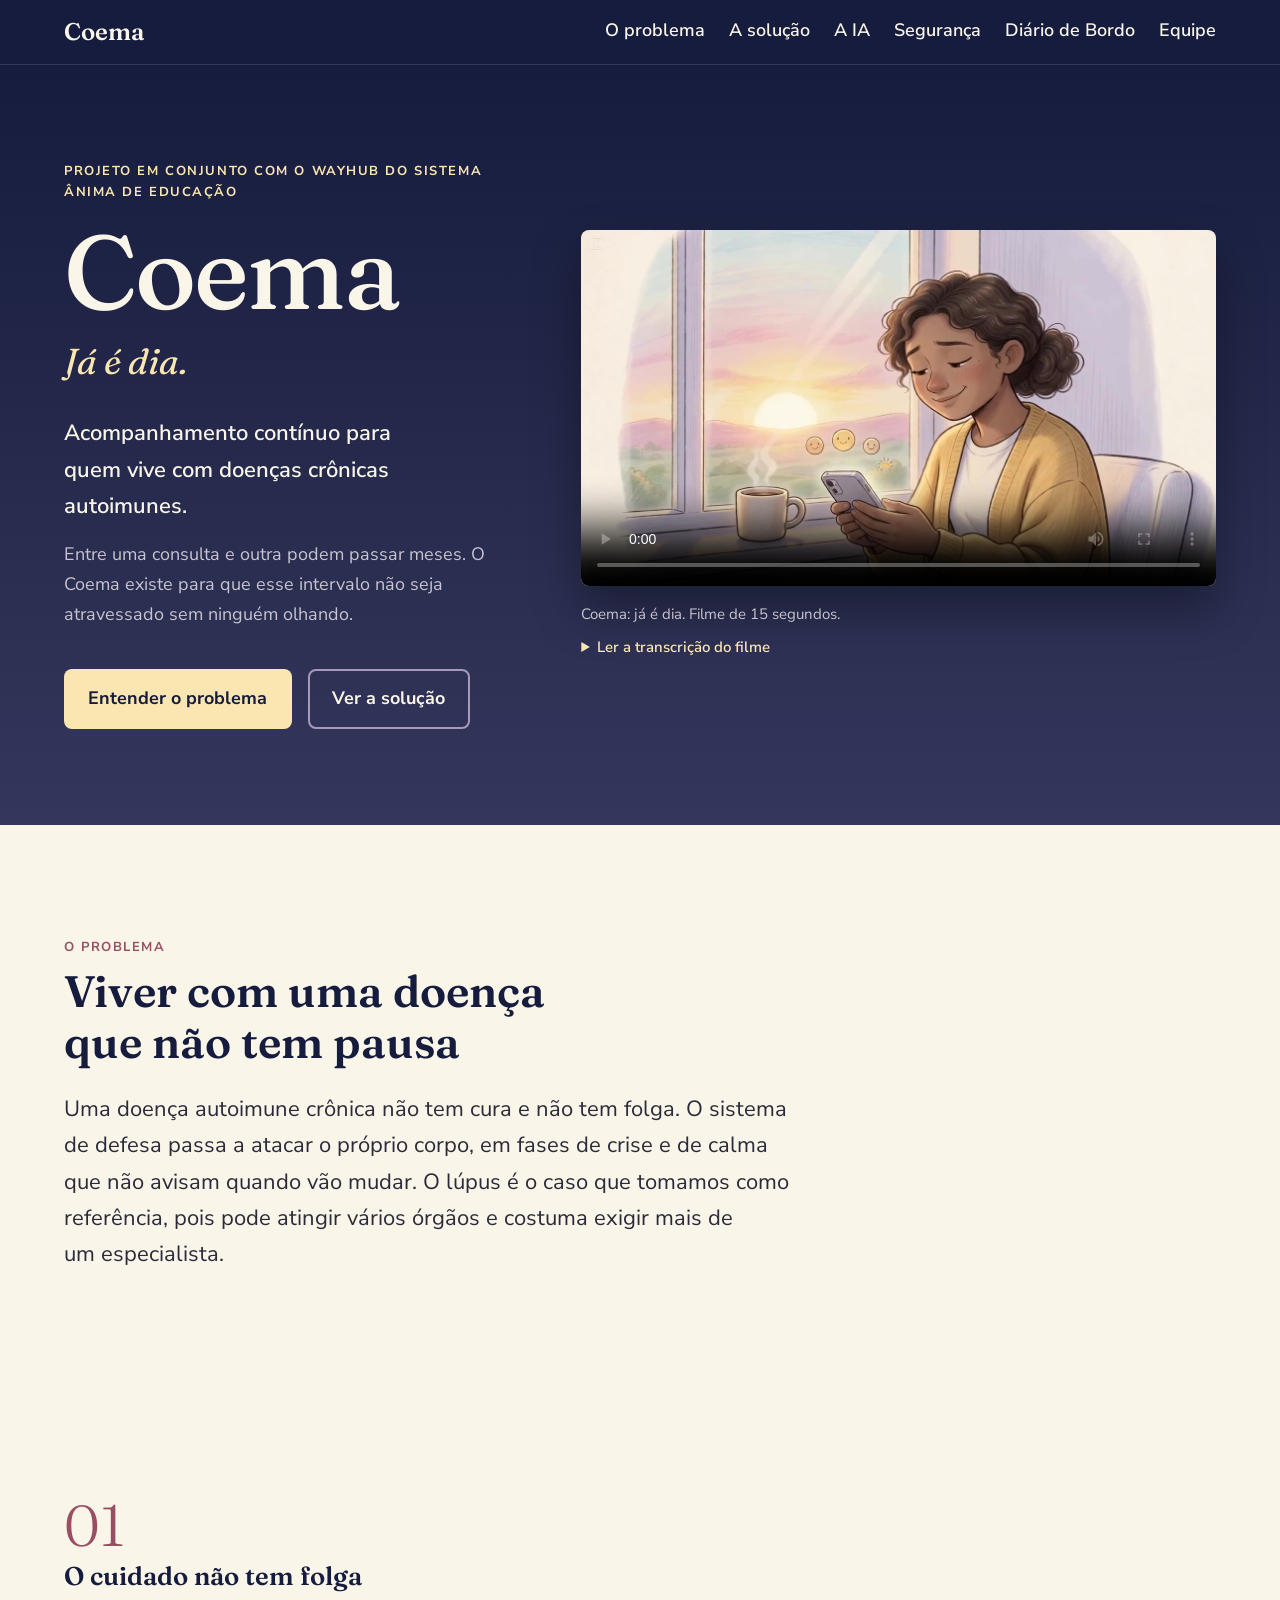
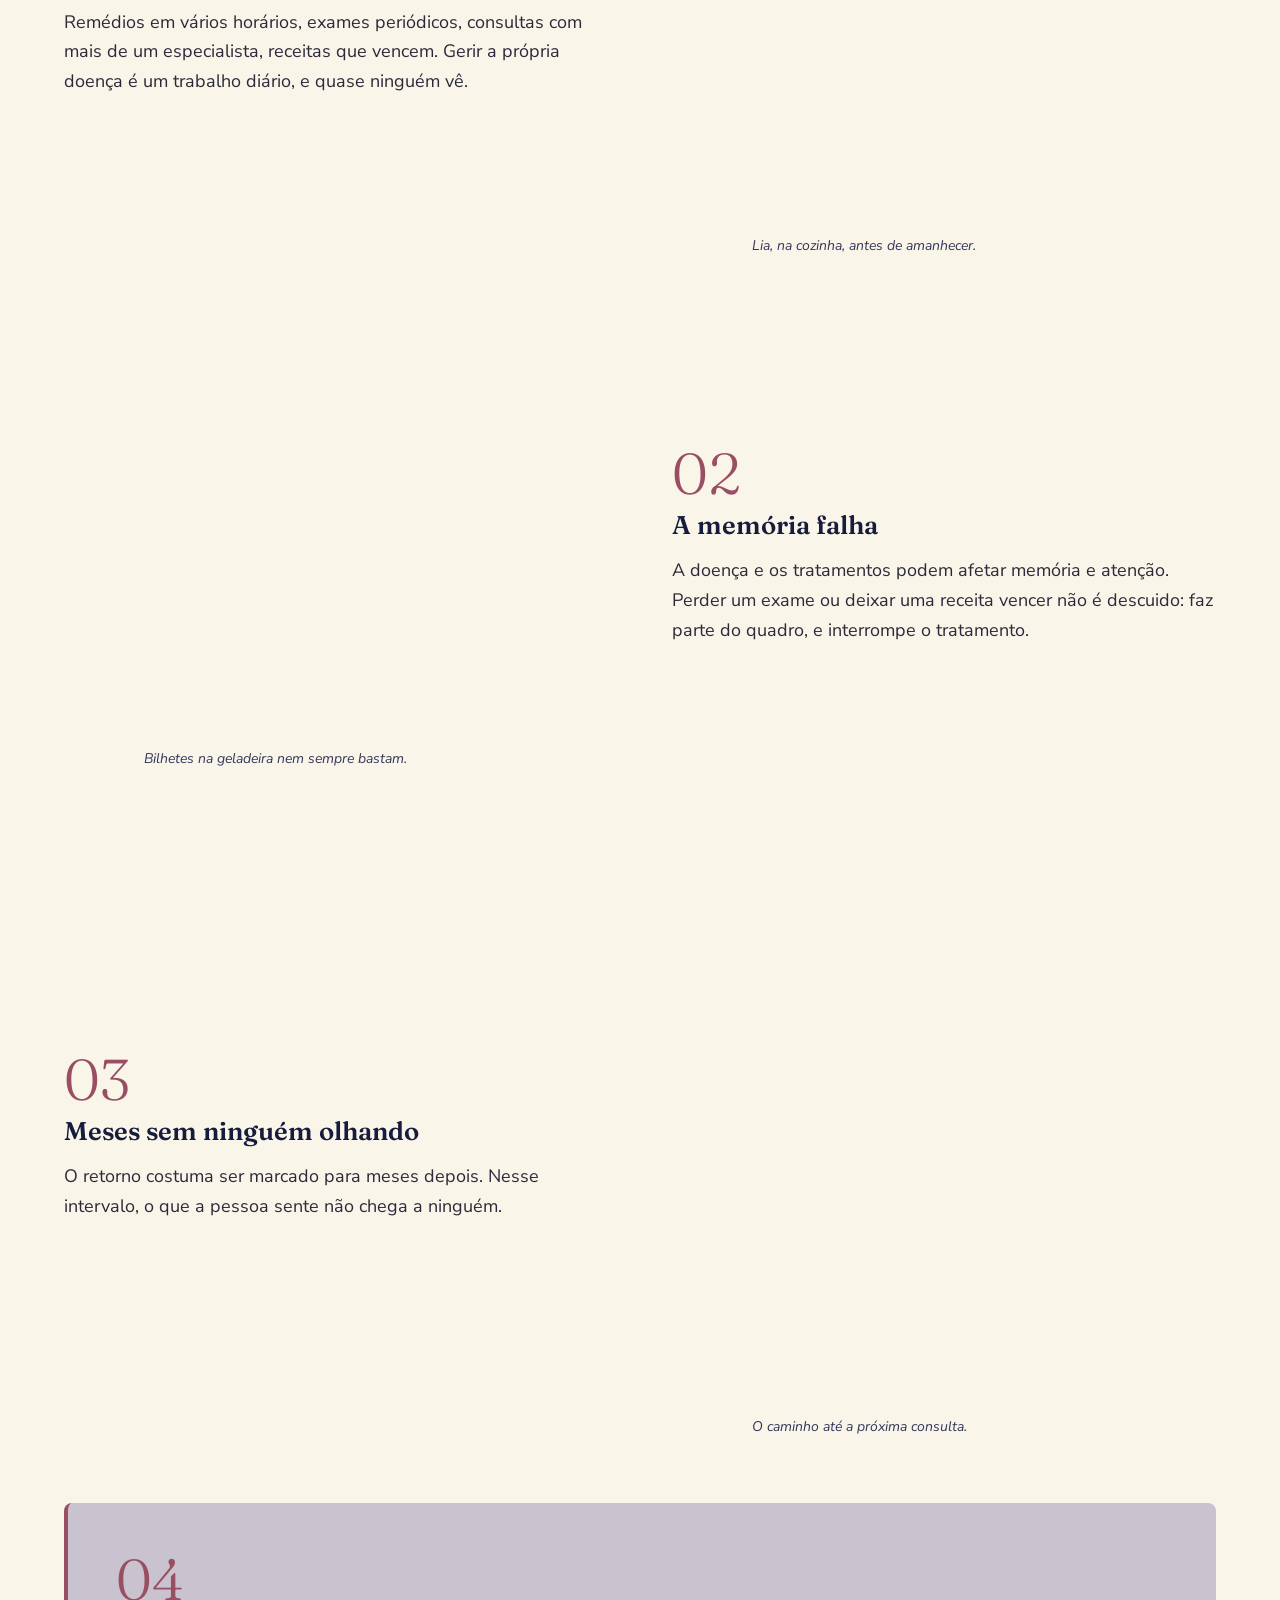
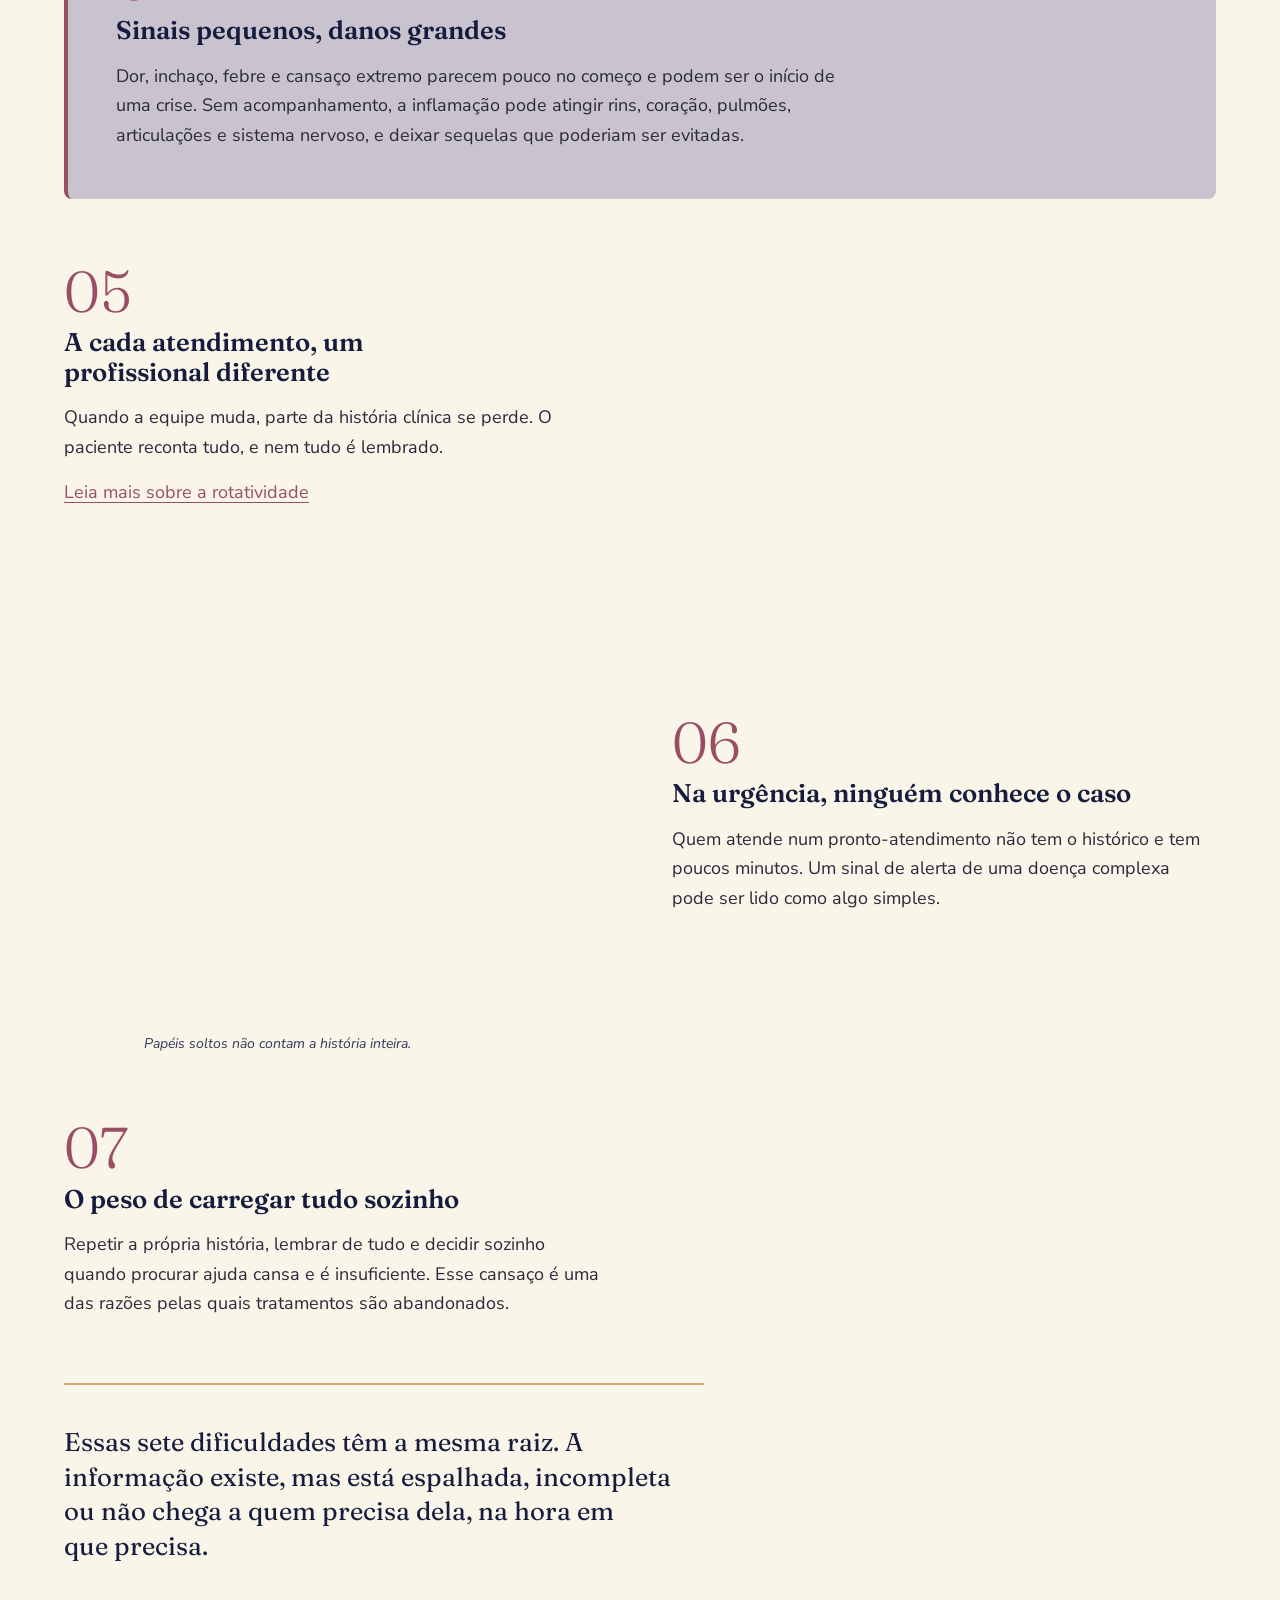
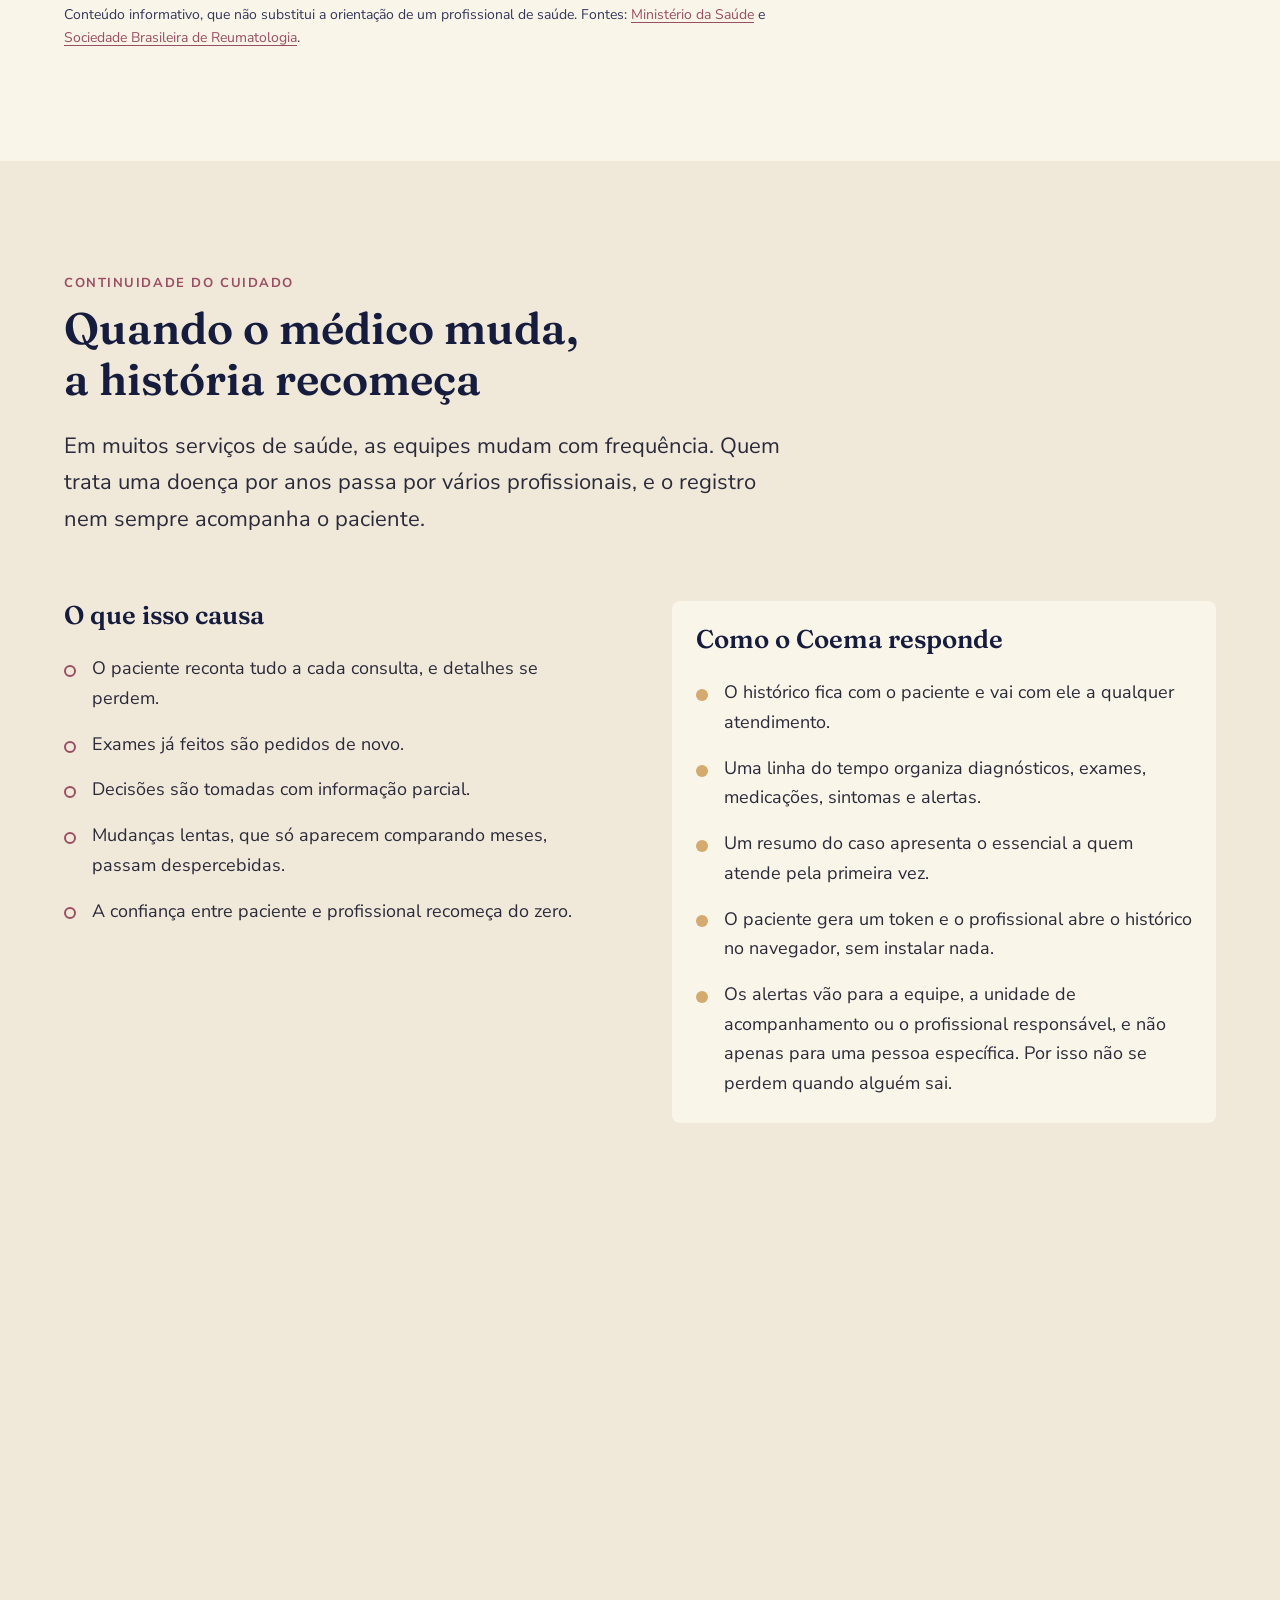
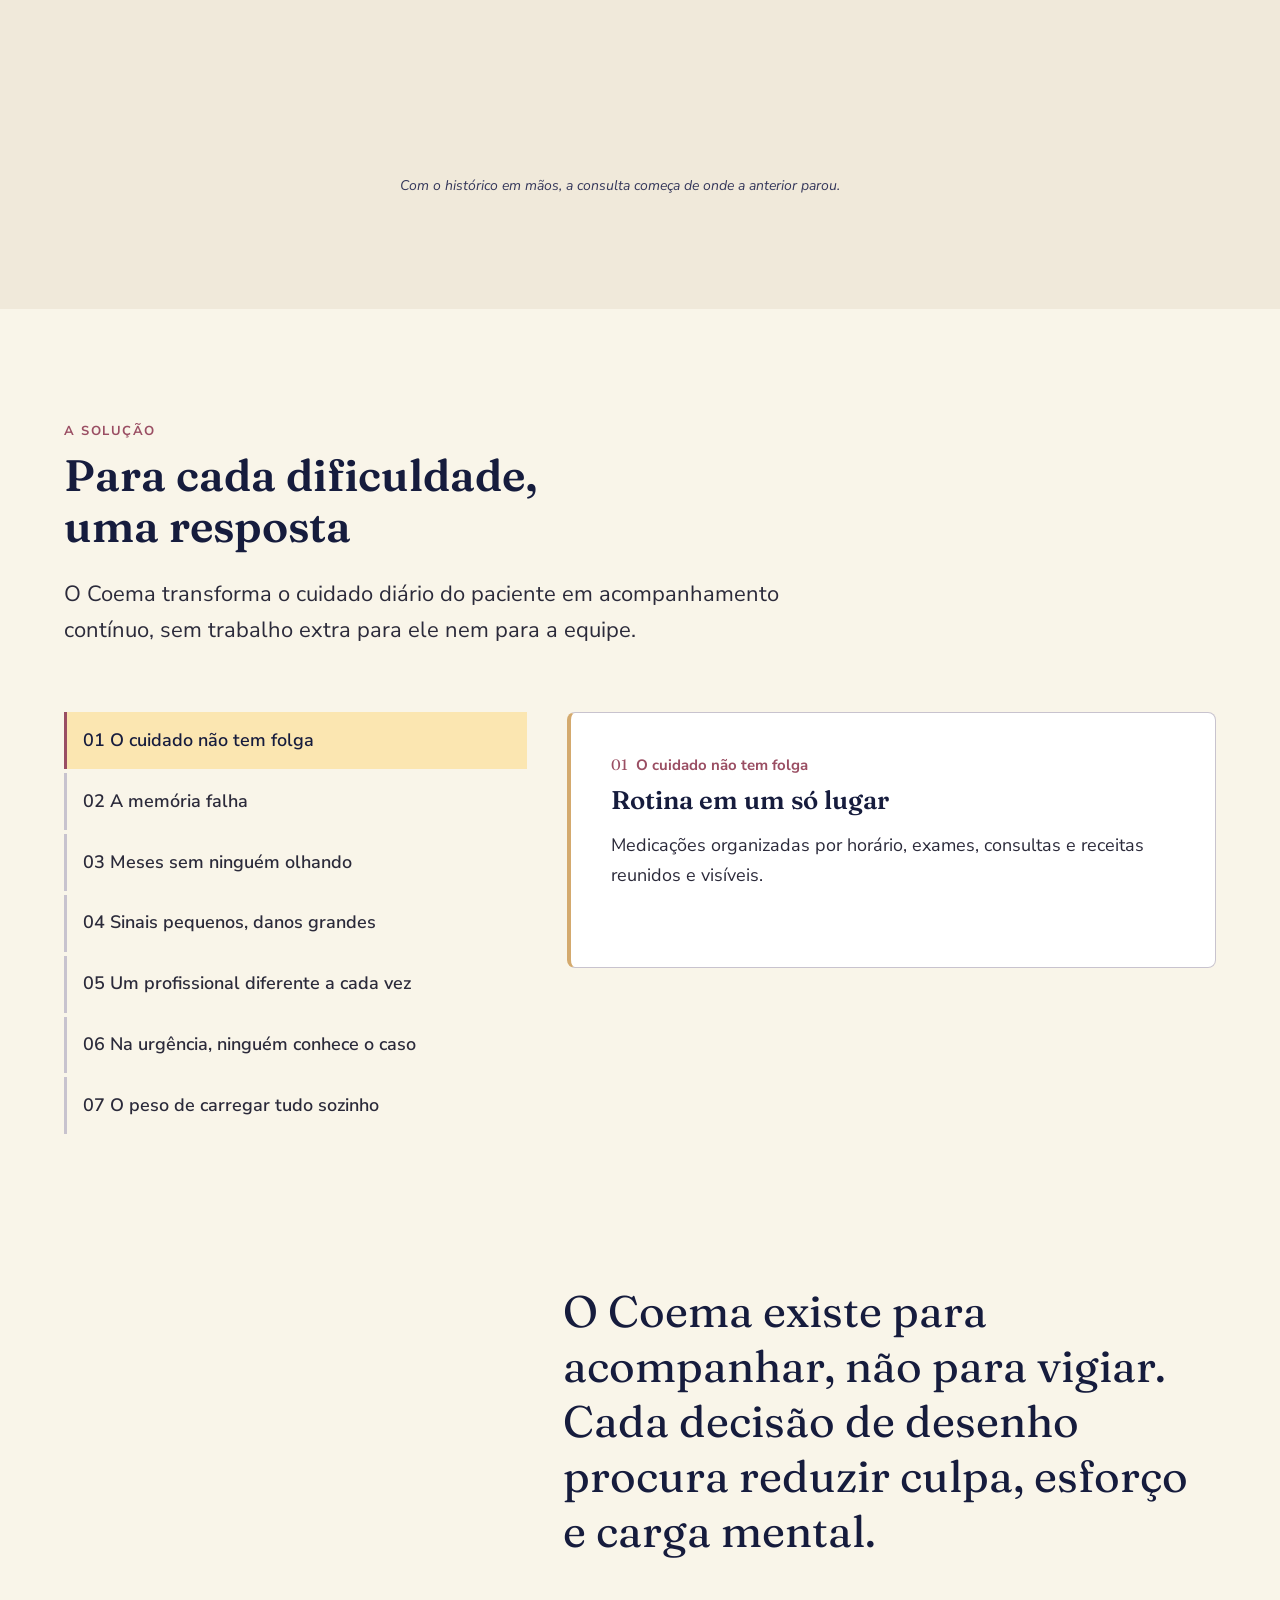
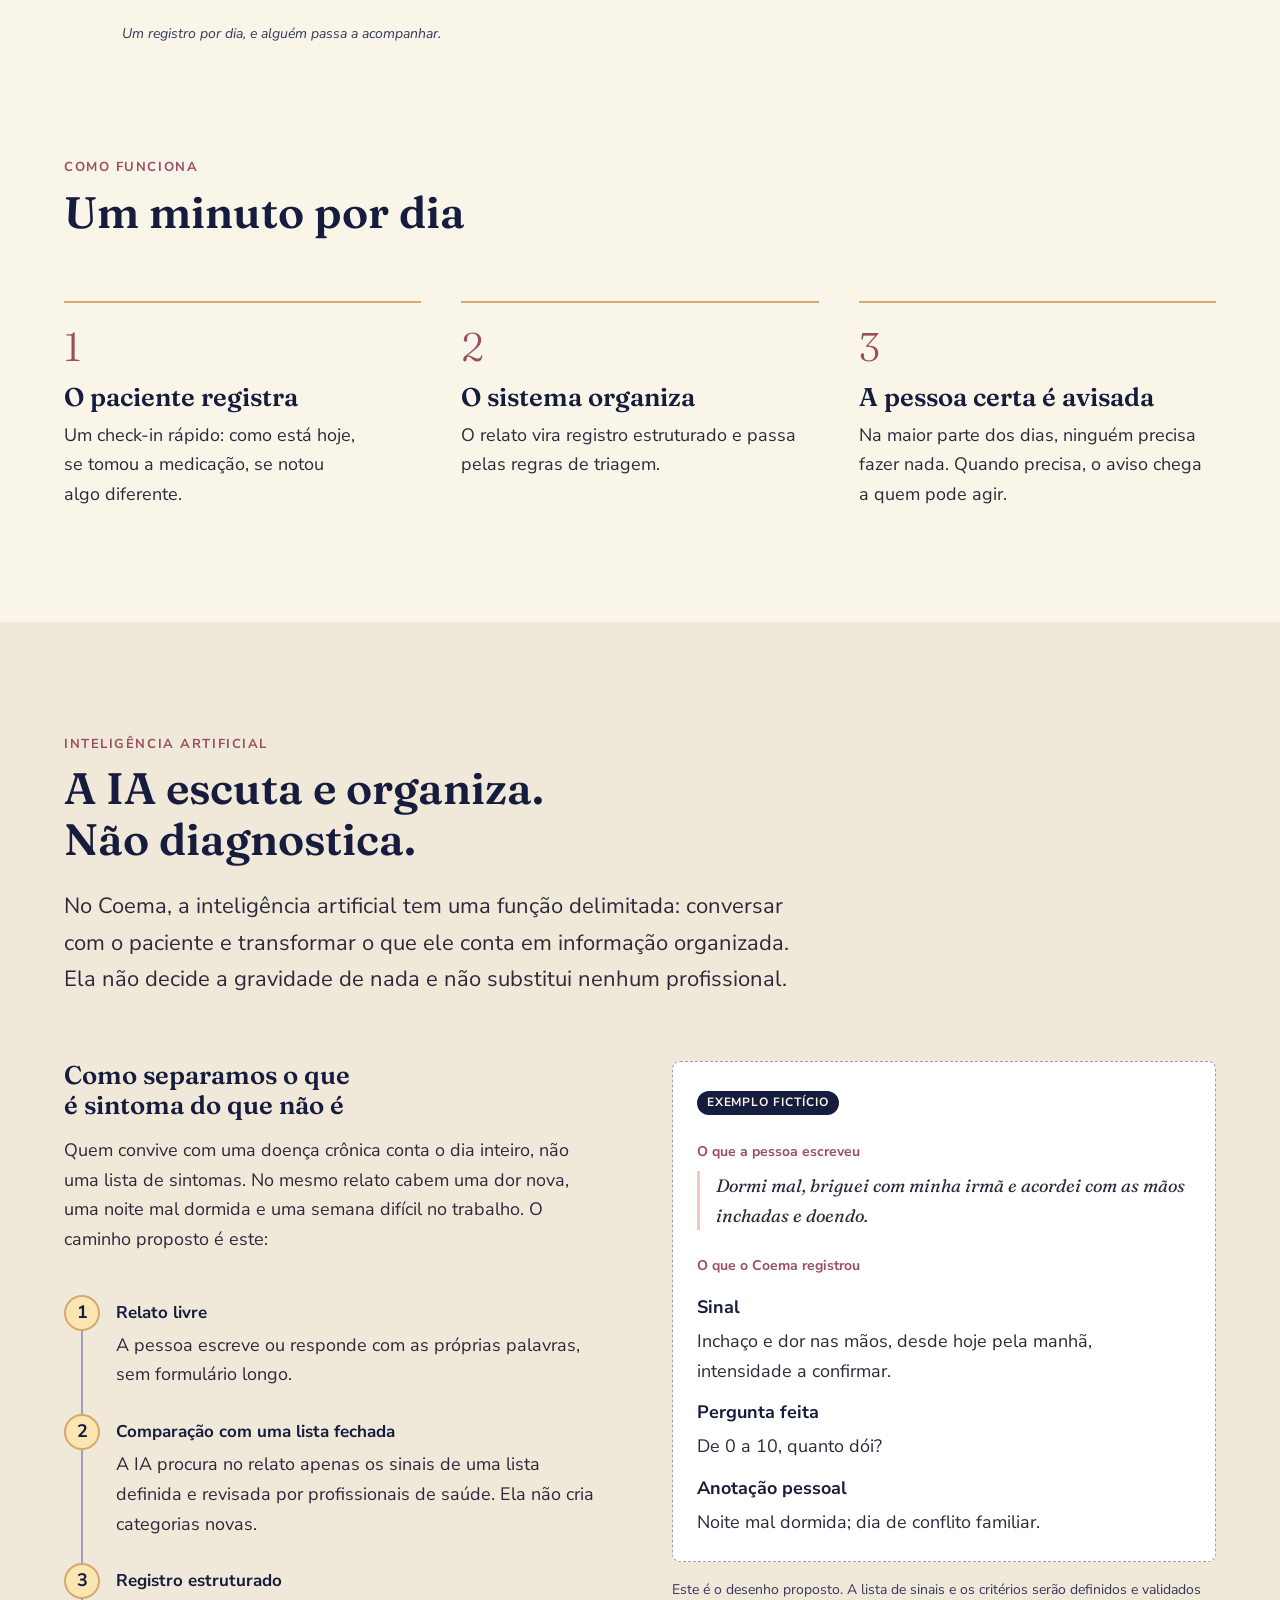
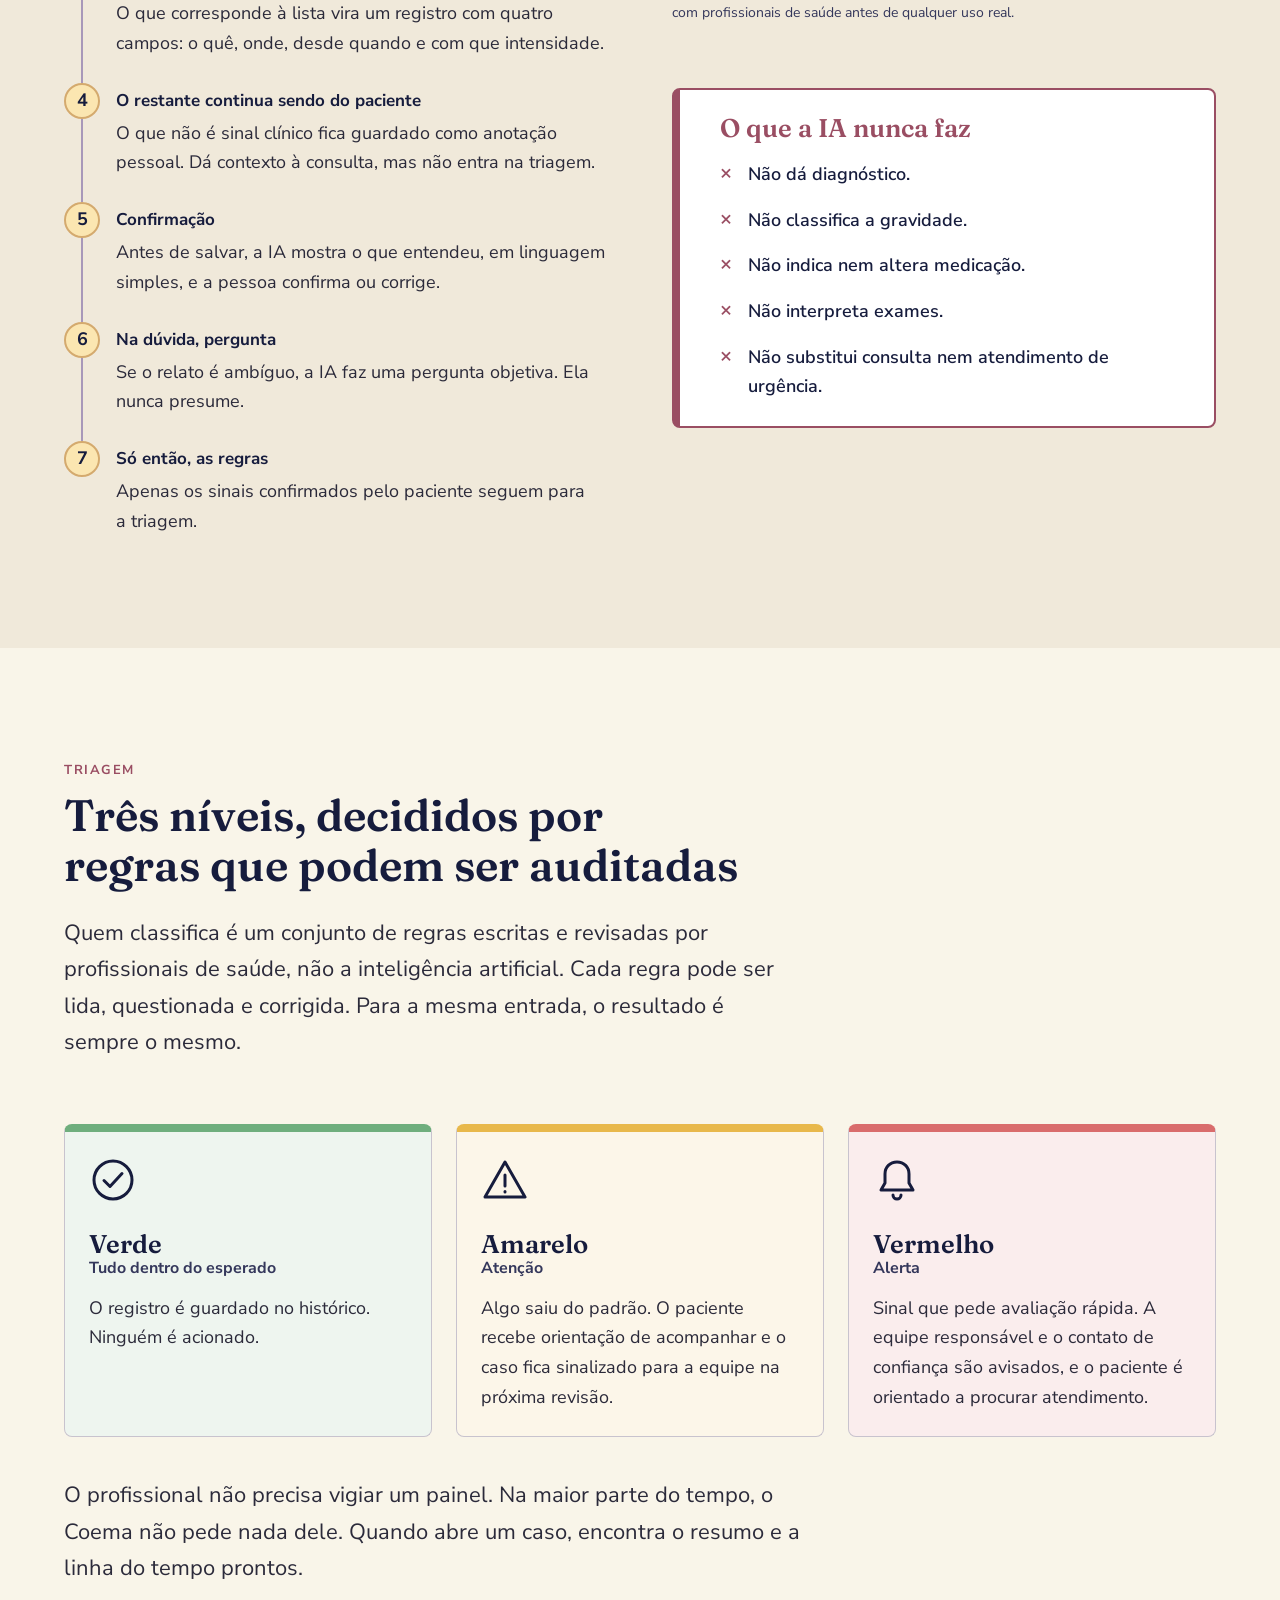
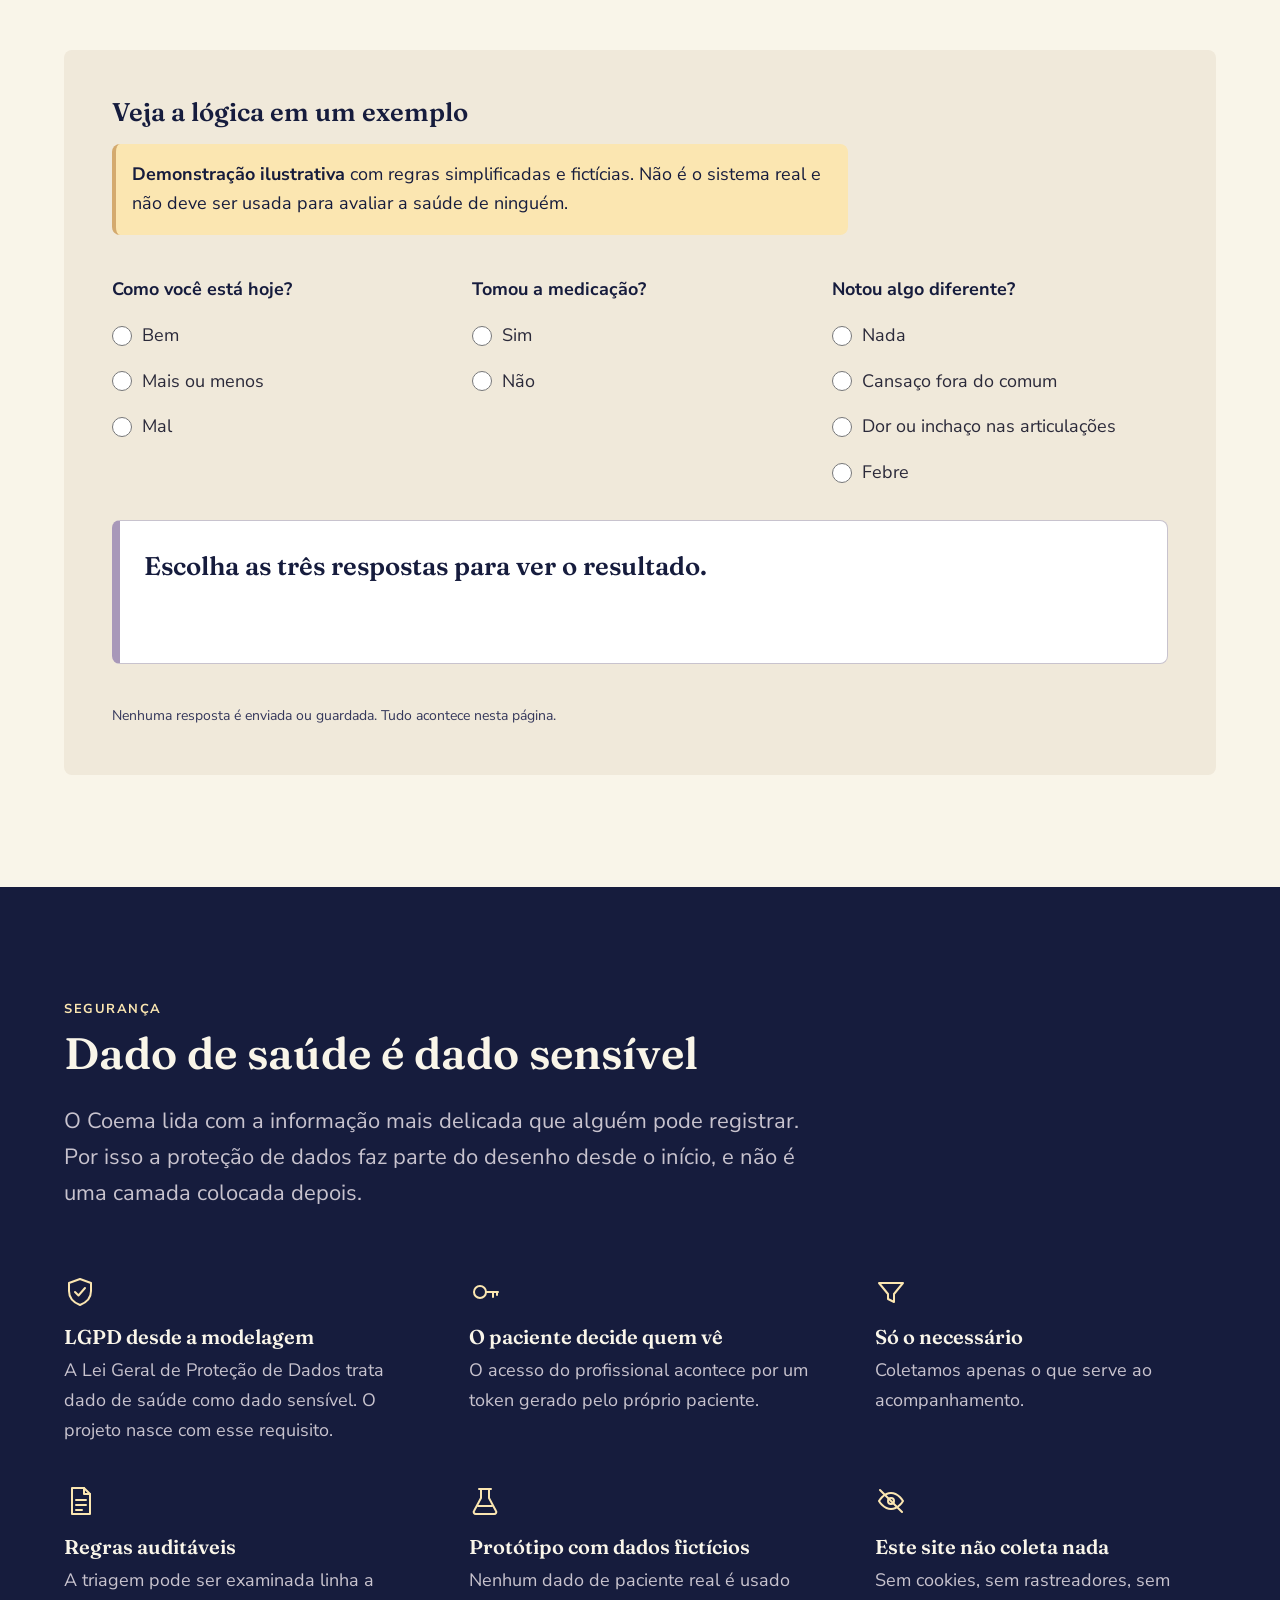
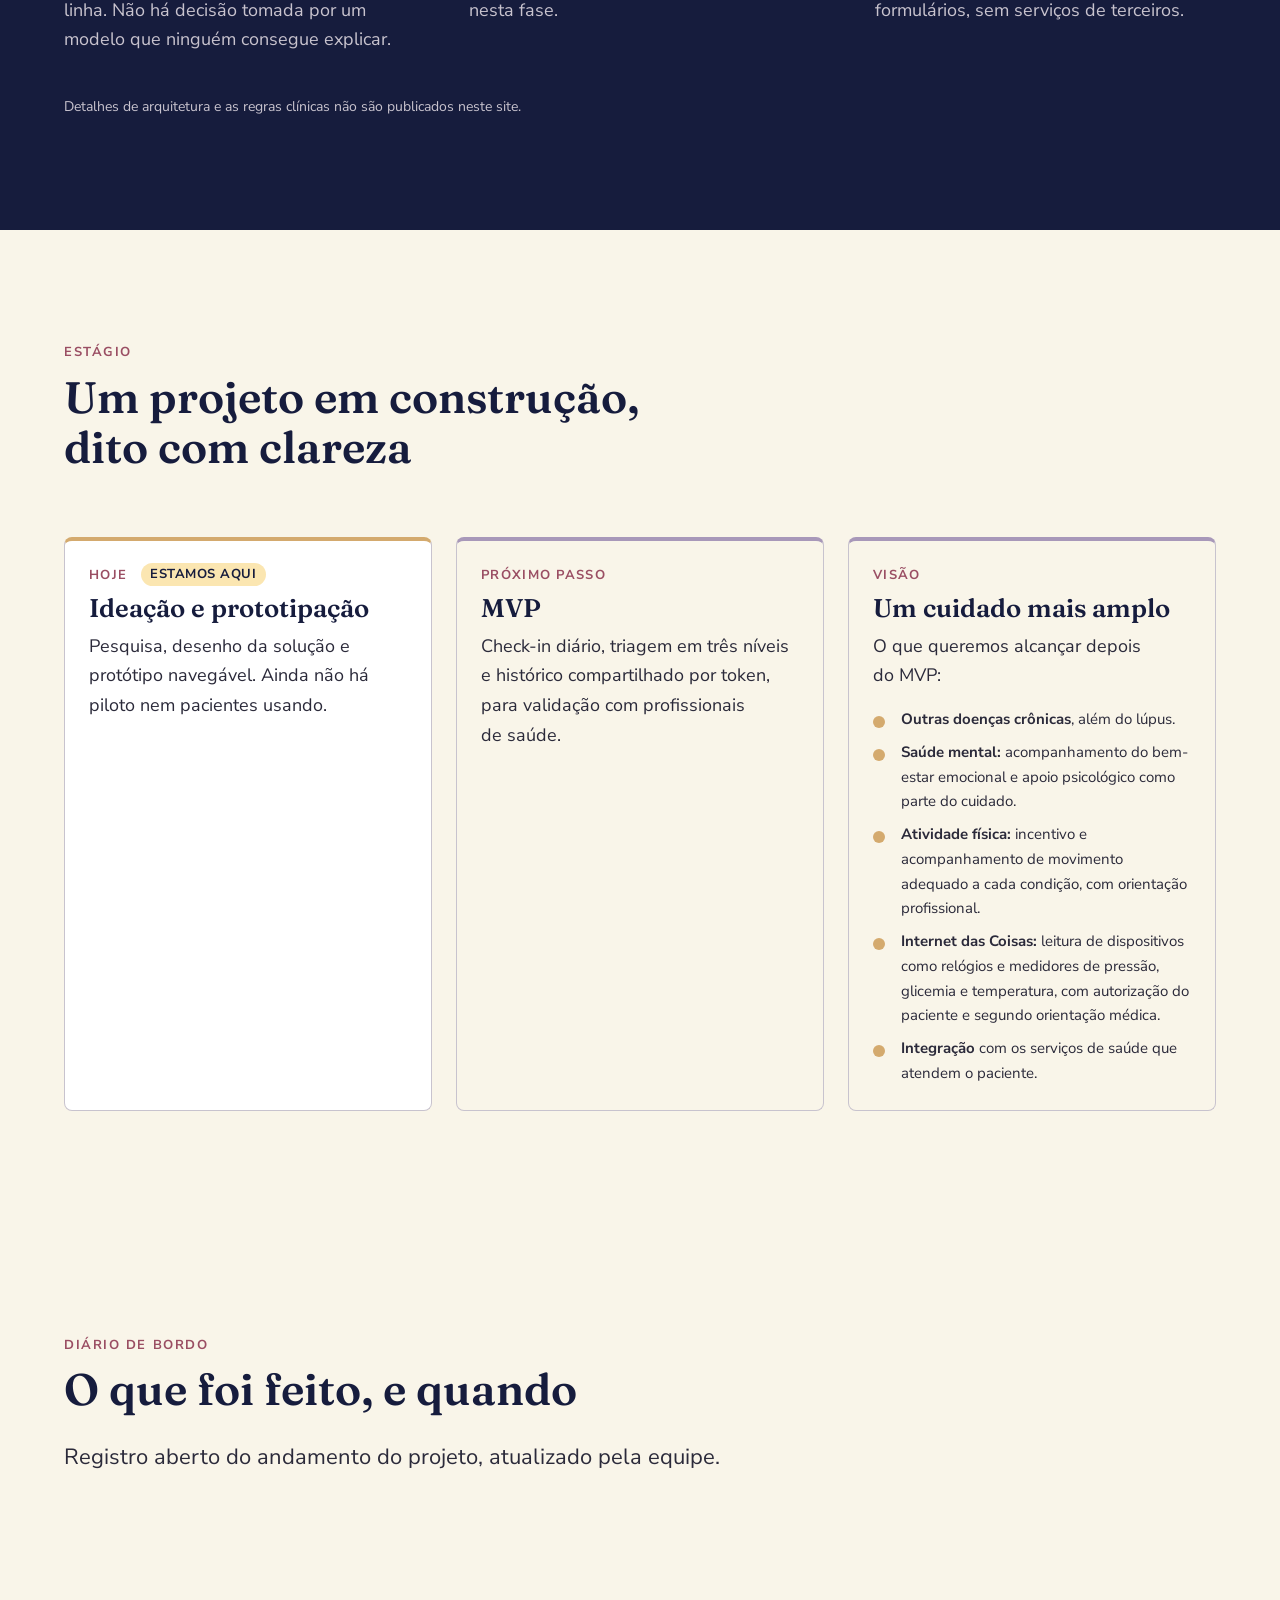
==== commit 31fee3f7: "feat: diário de bordo" ====
--- a/index.html
+++ b/index.html
@@ -562,12 +562,66 @@
             <h3 class="fase__titulo">MVP</h3>
             <p>Check-in diário, triagem em três níveis e histórico compartilhado por token, para validação com profissionais de saúde.</p>
           </li>
-          <li class="fase">
+                    <li class="fase">
             <p class="fase__quando">Visão</p>
-            <h3 class="fase__titulo">Outras doenças crônicas</h3>
-            <p>Acompanhamento contínuo para outras doenças crônicas, integrado aos serviços de saúde que atendem o paciente.</p>
+            <h3 class="fase__titulo">Um cuidado mais amplo</h3>
+            <p>O que queremos alcançar depois do MVP:</p>
+            <ul class="lista lista--resposta fase__lista">
+              <li><strong>Outras doenças crônicas</strong>, além do lúpus.</li>
+              <li><strong>Saúde mental:</strong> acompanhamento do bem-estar emocional e apoio psicológico como parte do cuidado.</li>
+              <li><strong>Atividade física:</strong> incentivo e acompanhamento de movimento adequado a cada condição, com orientação profissional.</li>
+              <li><strong>Internet das Coisas:</strong> leitura de dispositivos como relógios e medidores de pressão, glicemia e temperatura, com autorização do paciente e segundo orientação médica.</li>
+              <li><strong>Integração</strong> com os serviços de saúde que atendem o paciente.</li>
+            </ul>
           </li>
         </ol>
+      </div>
+    </section>
+
+        <!-- SEÇÃO 10: DIÁRIO DE BORDO -->
+    <section class="secao diario-secao" id="diario" aria-labelledby="diario-titulo">
+      <div class="container">
+        <header class="secao__cabecalho">
+          <p class="rotulo">Diário de bordo</p>
+          <h2 class="secao__titulo" id="diario-titulo">O que foi feito, e quando</h2>
+          <p class="secao__intro">Registro aberto do andamento do projeto, atualizado pela equipe.</p>
+        </header>
+
+        <div class="diario" data-diario data-fonte="data/diario.json">
+          <div class="diario__filtros" role="group" aria-label="Filtrar registros por tipo"></div>
+          <p class="diario__status" aria-live="polite"></p>
+          <div class="diario__lista"></div>
+          <button class="botao botao--escuro diario__mais" type="button" hidden>Ver registros anteriores</button>
+        </div>
+
+        <noscript>
+          <ol class="registros">
+            <li class="registro">
+              <article>
+                <time class="registro__data" datetime="2026-11-14">14 de novembro de 2026</time>
+                <h3 class="registro__titulo">Site no ar</h3>
+                <p>Publicação da primeira versão deste site.</p>
+                <p class="registro__meta">Fernanda Romão · Desenvolvimento</p>
+              </article>
+            </li>
+            <li class="registro">
+              <article>
+                <time class="registro__data" datetime="2026-11-11">11 de novembro de 2026</time>
+                <h3 class="registro__titulo">Filme de apresentação</h3>
+                <p>Finalização do filme de 15 segundos "Coema: já é dia".</p>
+                <p class="registro__meta">Fernanda Romão · Design</p>
+              </article>
+            </li>
+            <li class="registro">
+              <article>
+                <time class="registro__data" datetime="2026-11-10">10 de novembro de 2026</time>
+                <h3 class="registro__titulo">Identidade visual e personagem</h3>
+                <p>Definição da paleta e criação da Lia, que acompanha a história do projeto.</p>
+                <p class="registro__meta">Fernanda Romão · Design</p>
+              </article>
+            </li>
+          </ol>
+        </noscript>
       </div>
     </section>
 
--- a/css/componentes.css
+++ b/css/componentes.css
@@ -596,4 +596,133 @@
 .limites .lista {
   font-weight: 600;
   color: var(--noite);
+}
+.fase__lista {
+  margin-top: var(--espaco-2);
+  gap: var(--espaco-1);
+  font-size: 0.9375rem;
+}
+/* Botão escuro, para fundos claros */
+
+.botao--escuro {
+  background-color: var(--noite);
+  color: var(--papel);
+  font: inherit;
+  font-weight: 700;
+  cursor: pointer;
+}
+
+.botao--escuro:hover {
+  background-color: var(--indigo);
+}
+
+/* Diário de bordo */
+
+.diario__filtros {
+  display: flex;
+  flex-wrap: wrap;
+  gap: var(--espaco-1);
+}
+
+.diario__filtro {
+  padding: 0.4rem 0.9rem;
+  background-color: transparent;
+  border: 1px solid var(--lavanda);
+  border-radius: 999px;
+  color: var(--grafite);
+  font: inherit;
+  font-size: 0.9375rem;
+  font-weight: 600;
+  cursor: pointer;
+  transition: background-color 0.2s ease, color 0.2s ease;
+}
+
+.diario__filtro:hover {
+  background-color: var(--papel-sombra);
+}
+
+.diario__filtro[aria-pressed="true"] {
+  background-color: var(--noite);
+  border-color: var(--noite);
+  color: var(--papel);
+}
+
+.diario__status {
+  margin-top: var(--espaco-2);
+  font-size: 0.875rem;
+  color: var(--indigo);
+}
+
+.diario__mes {
+  margin: var(--espaco-4) 0 var(--espaco-3);
+  font-size: var(--titulo-3);
+  color: var(--noite);
+}
+
+.diario__mais {
+  margin-top: var(--espaco-4);
+}
+
+.diario__mais[hidden] {
+  display: none;
+}
+
+/* Linha do tempo dos registros */
+
+.registros {
+  display: grid;
+  gap: var(--espaco-4);
+  max-width: 44rem;
+  margin: 0;
+  padding: 0 0 0 var(--espaco-3);
+  border-left: 2px solid var(--lavanda);
+  list-style: none;
+}
+
+.registro {
+  position: relative;
+}
+
+.registro::before {
+  content: "";
+  position: absolute;
+  left: calc(-1 * var(--espaco-3) - 0.4375rem);
+  top: 0.4rem;
+  width: 0.75rem;
+  height: 0.75rem;
+  background-color: var(--mostarda);
+  border: 2px solid var(--papel);
+  border-radius: 50%;
+}
+
+.registro article:focus {
+  outline: none;
+}
+
+.registro article:focus-visible {
+  outline: 3px solid var(--mostarda);
+  outline-offset: 6px;
+}
+
+.registro__data {
+  font-size: 0.8125rem;
+  font-weight: 700;
+  letter-spacing: 0.06em;
+  text-transform: uppercase;
+  color: var(--rose-escuro);
+}
+
+.registro__titulo {
+  margin: 0.15rem 0 var(--espaco-1);
+  font-family: var(--fonte-titulo);
+  font-size: 1.25rem;
+  font-weight: 600;
+  line-height: 1.25;
+  color: var(--noite);
+}
+
+.registro__meta {
+  margin-top: var(--espaco-1);
+  font-size: 0.875rem;
+  color: var(--indigo);
 }
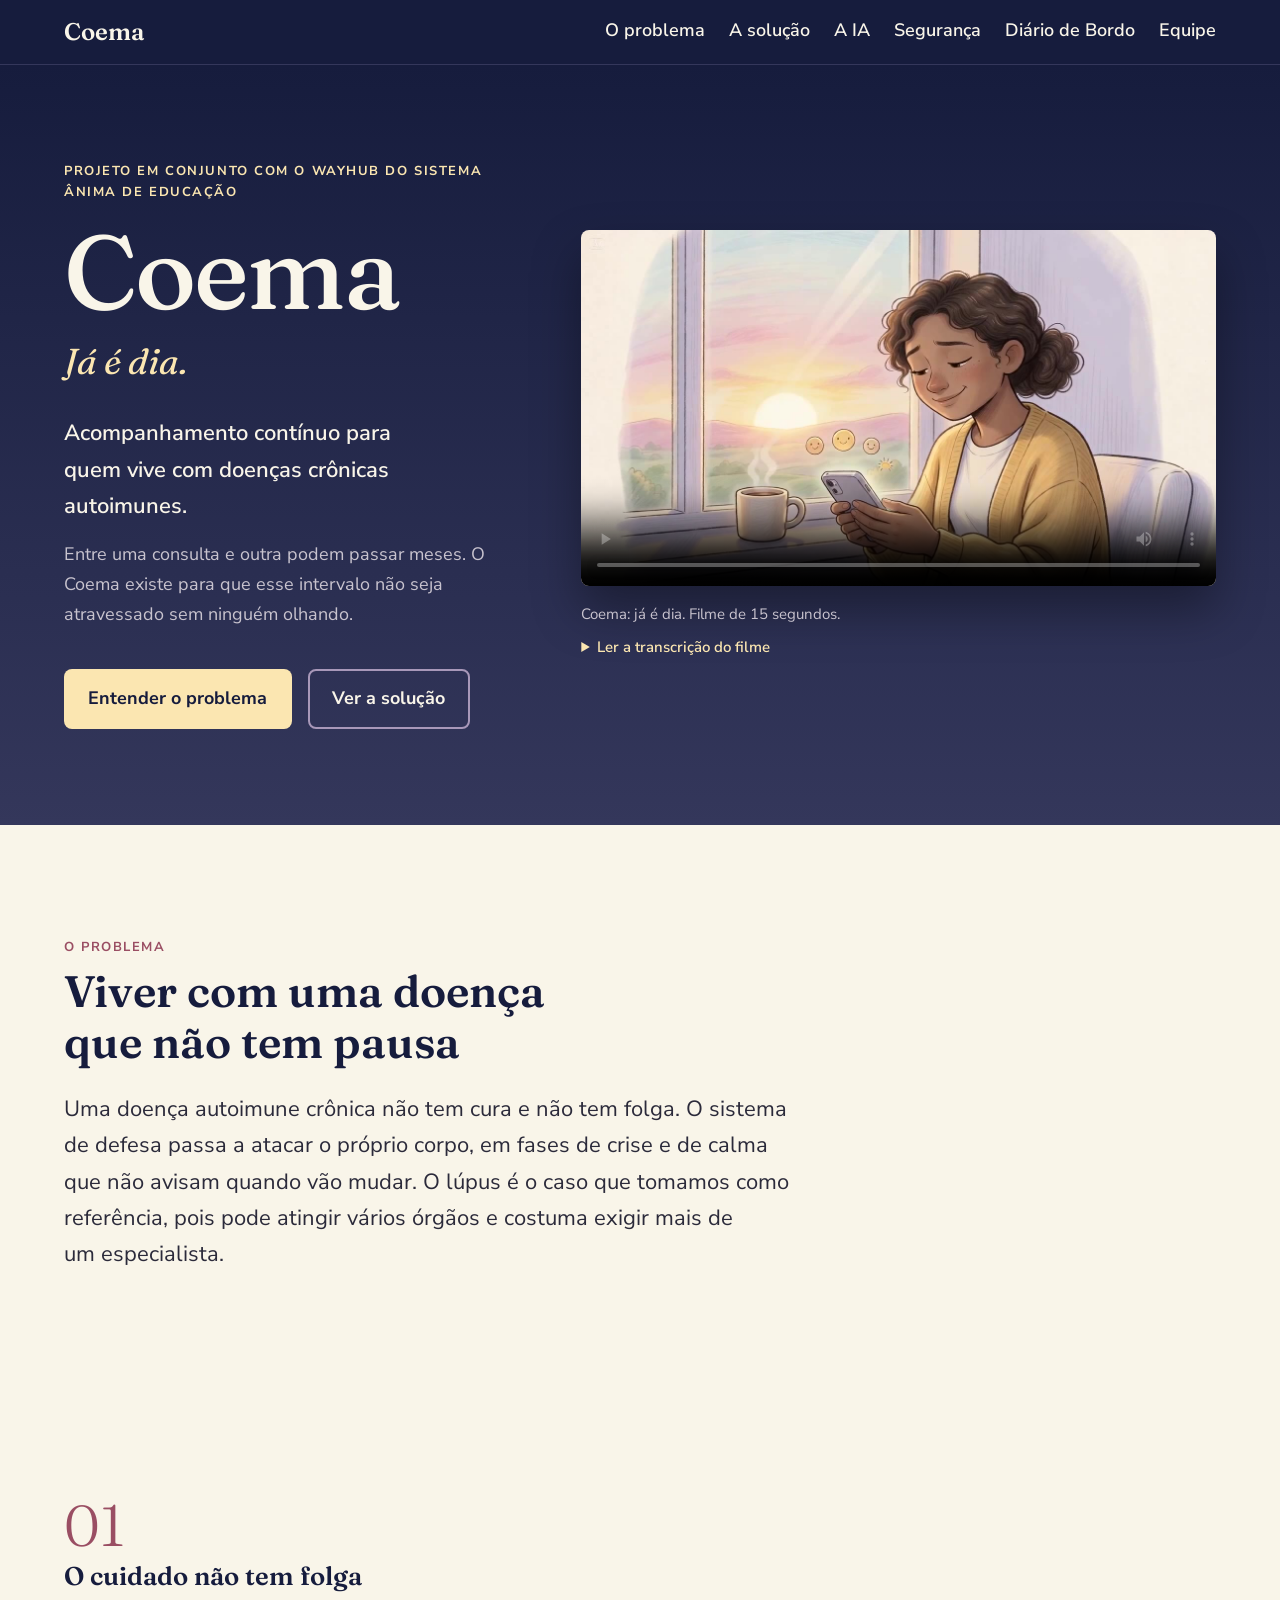
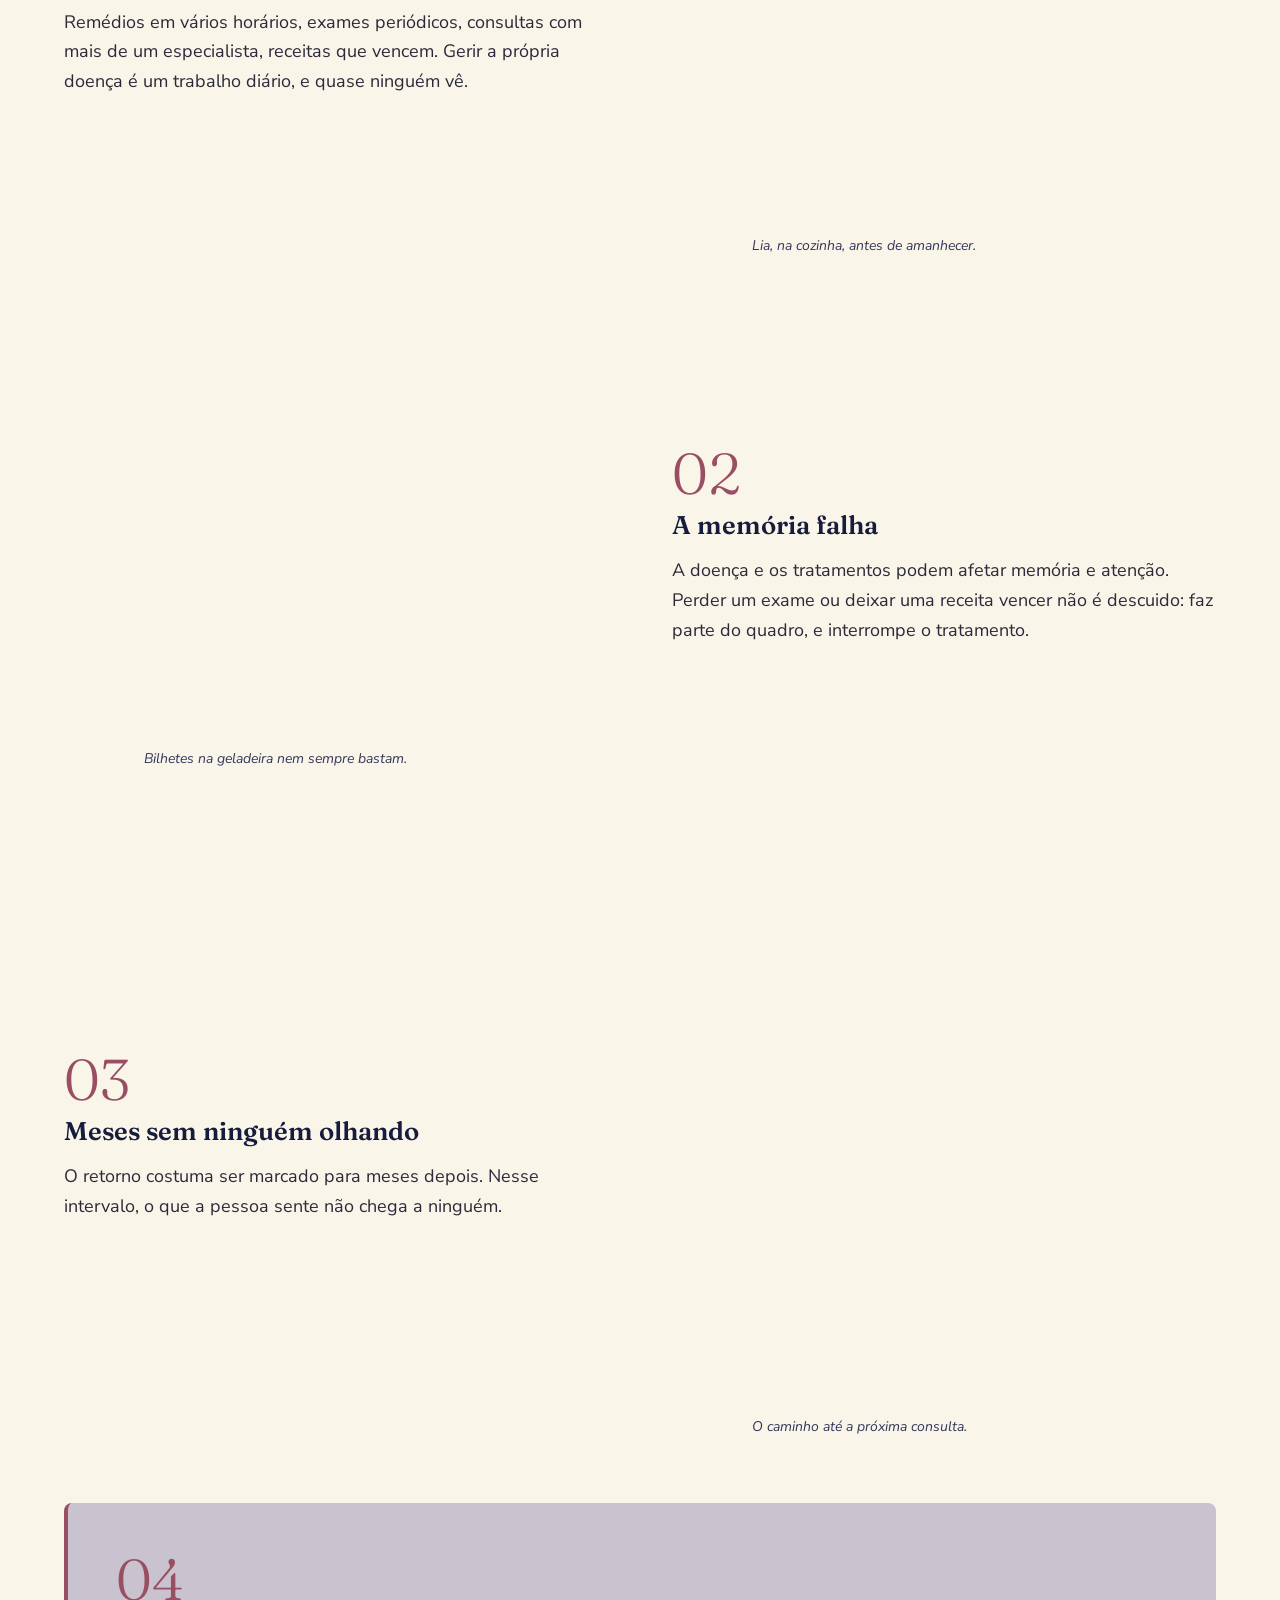
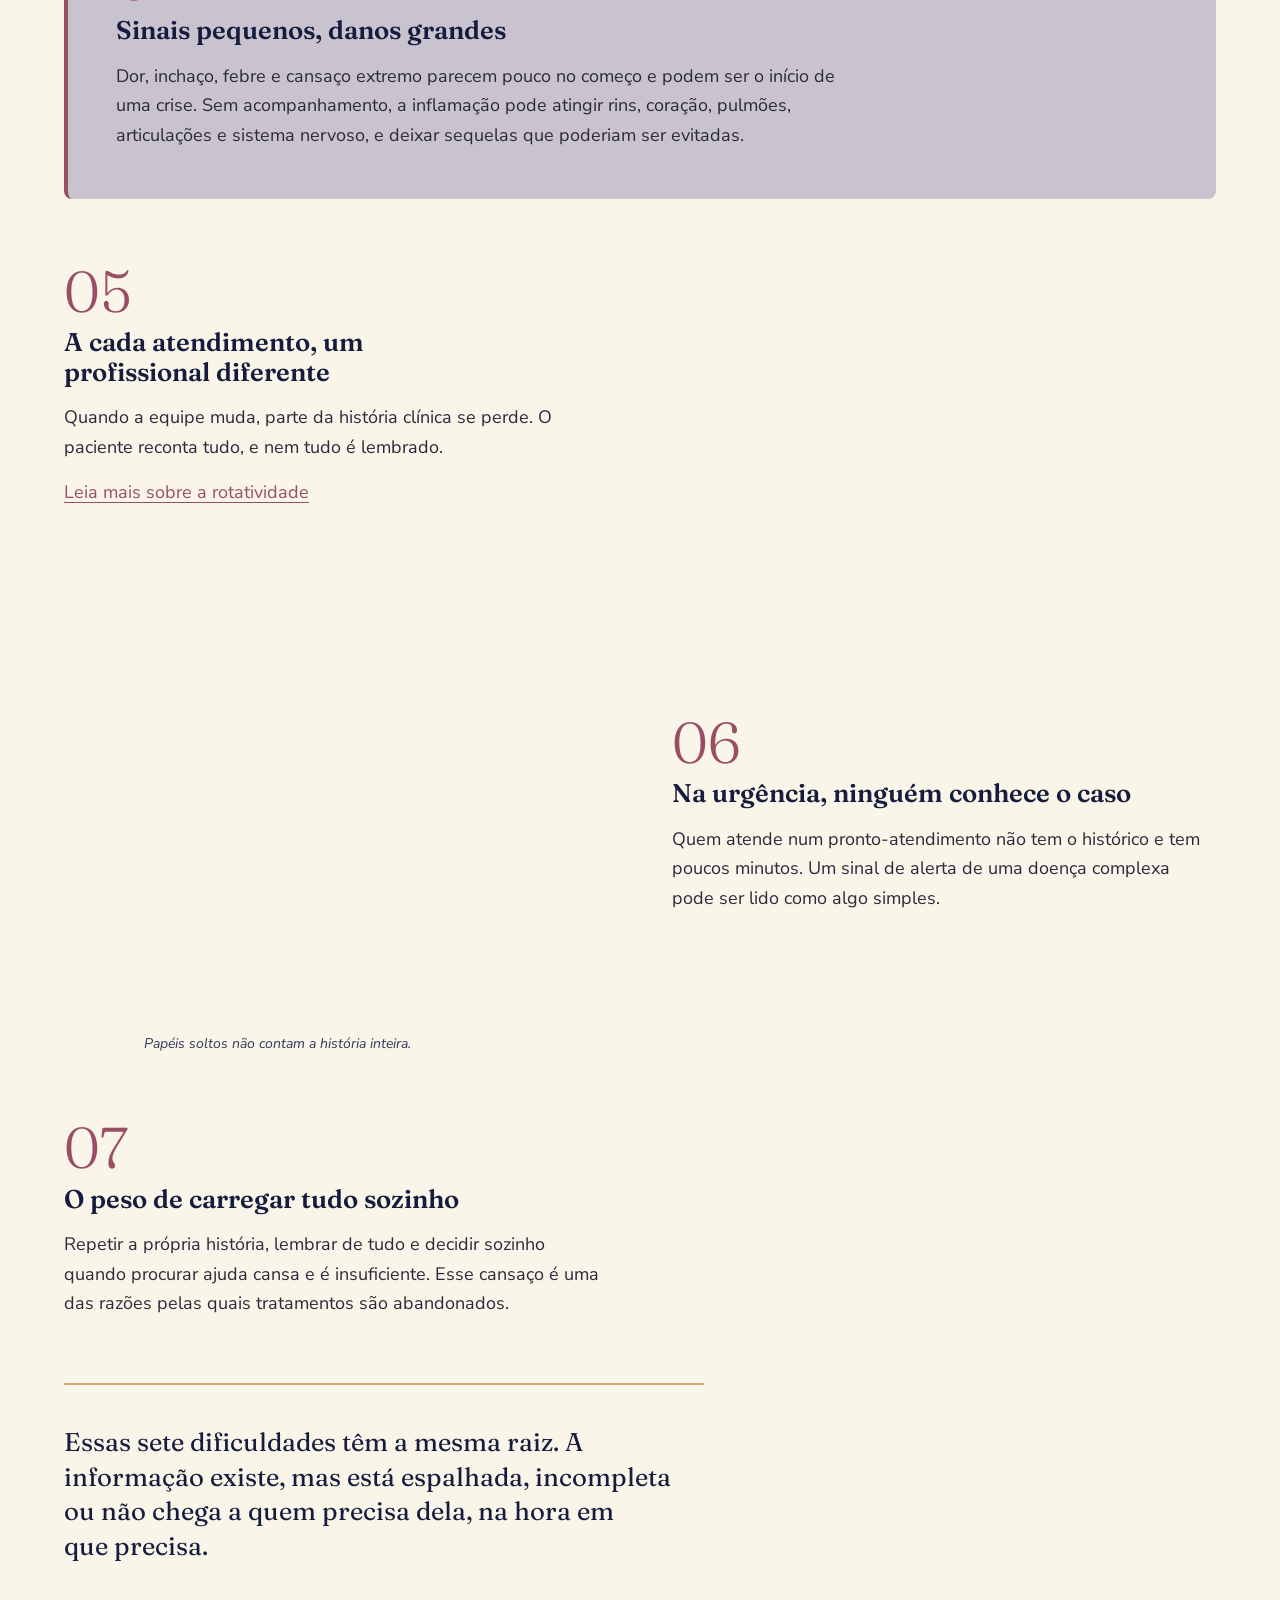
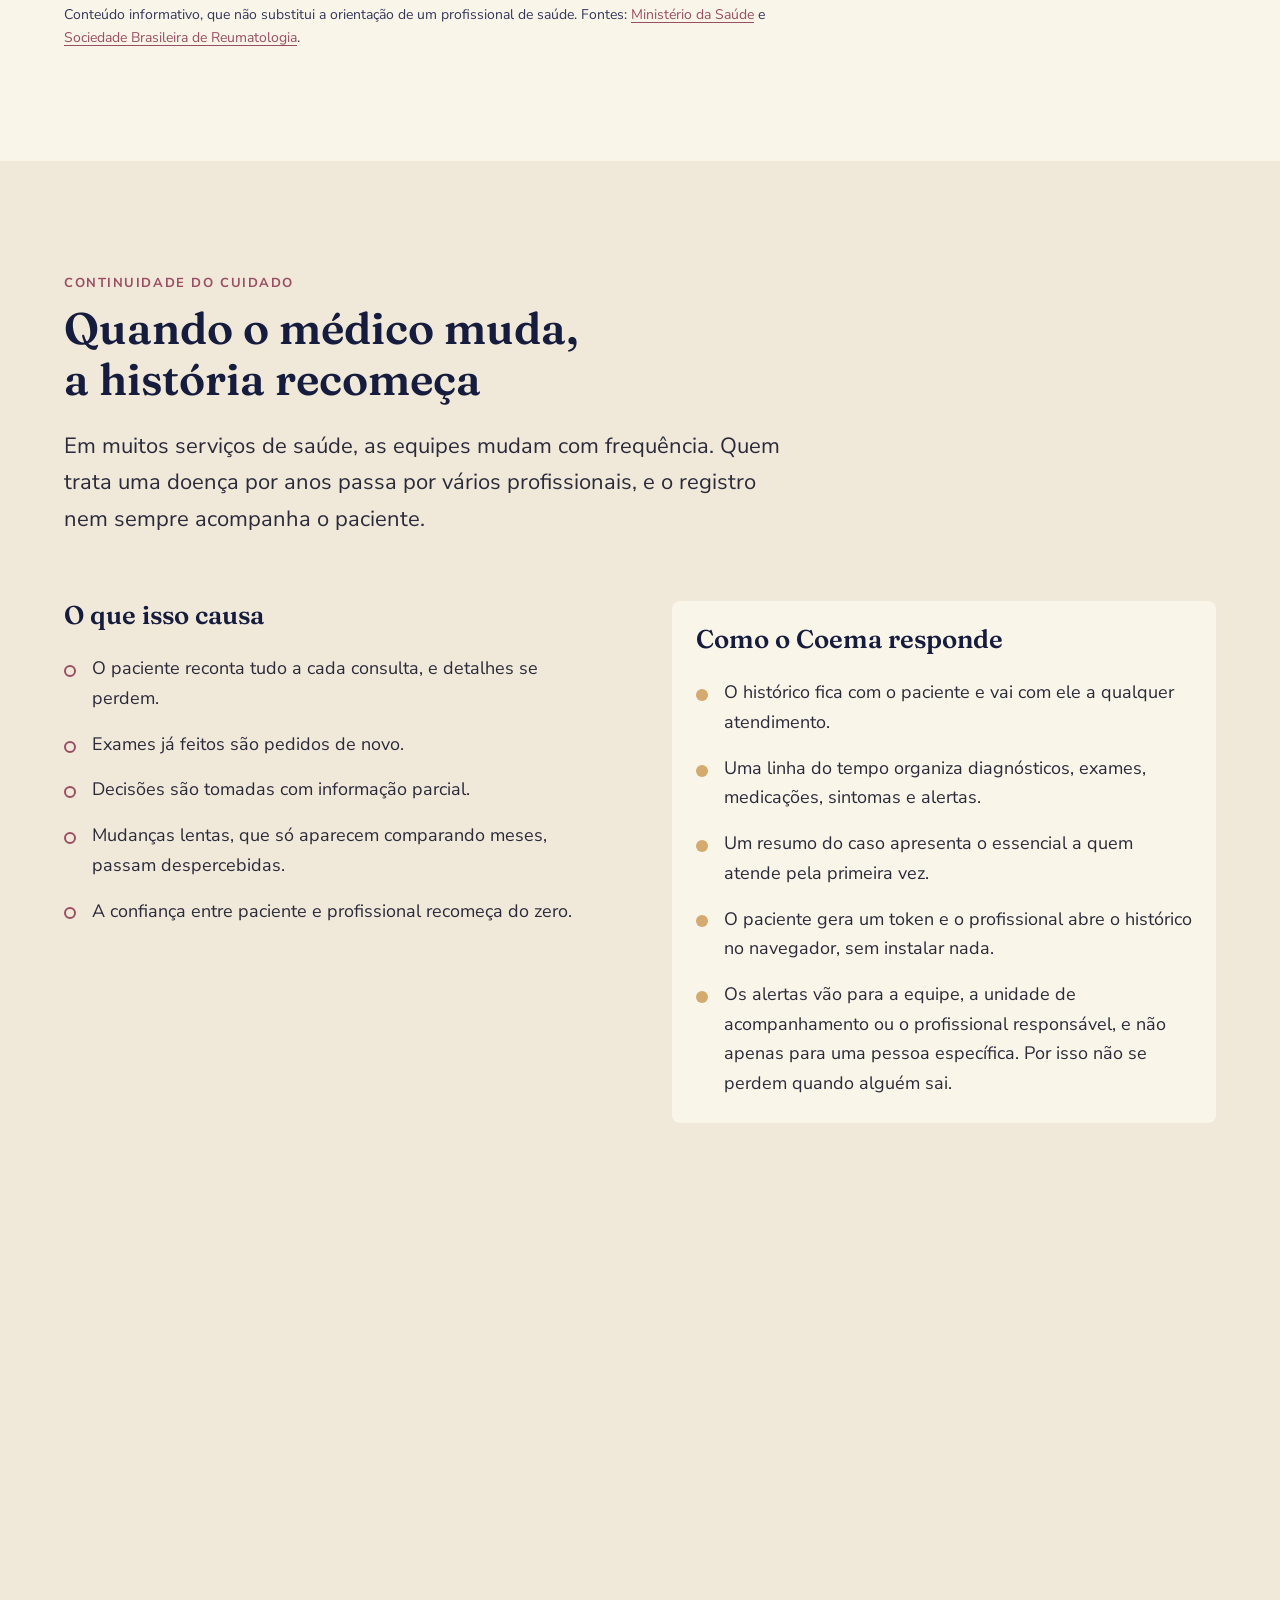
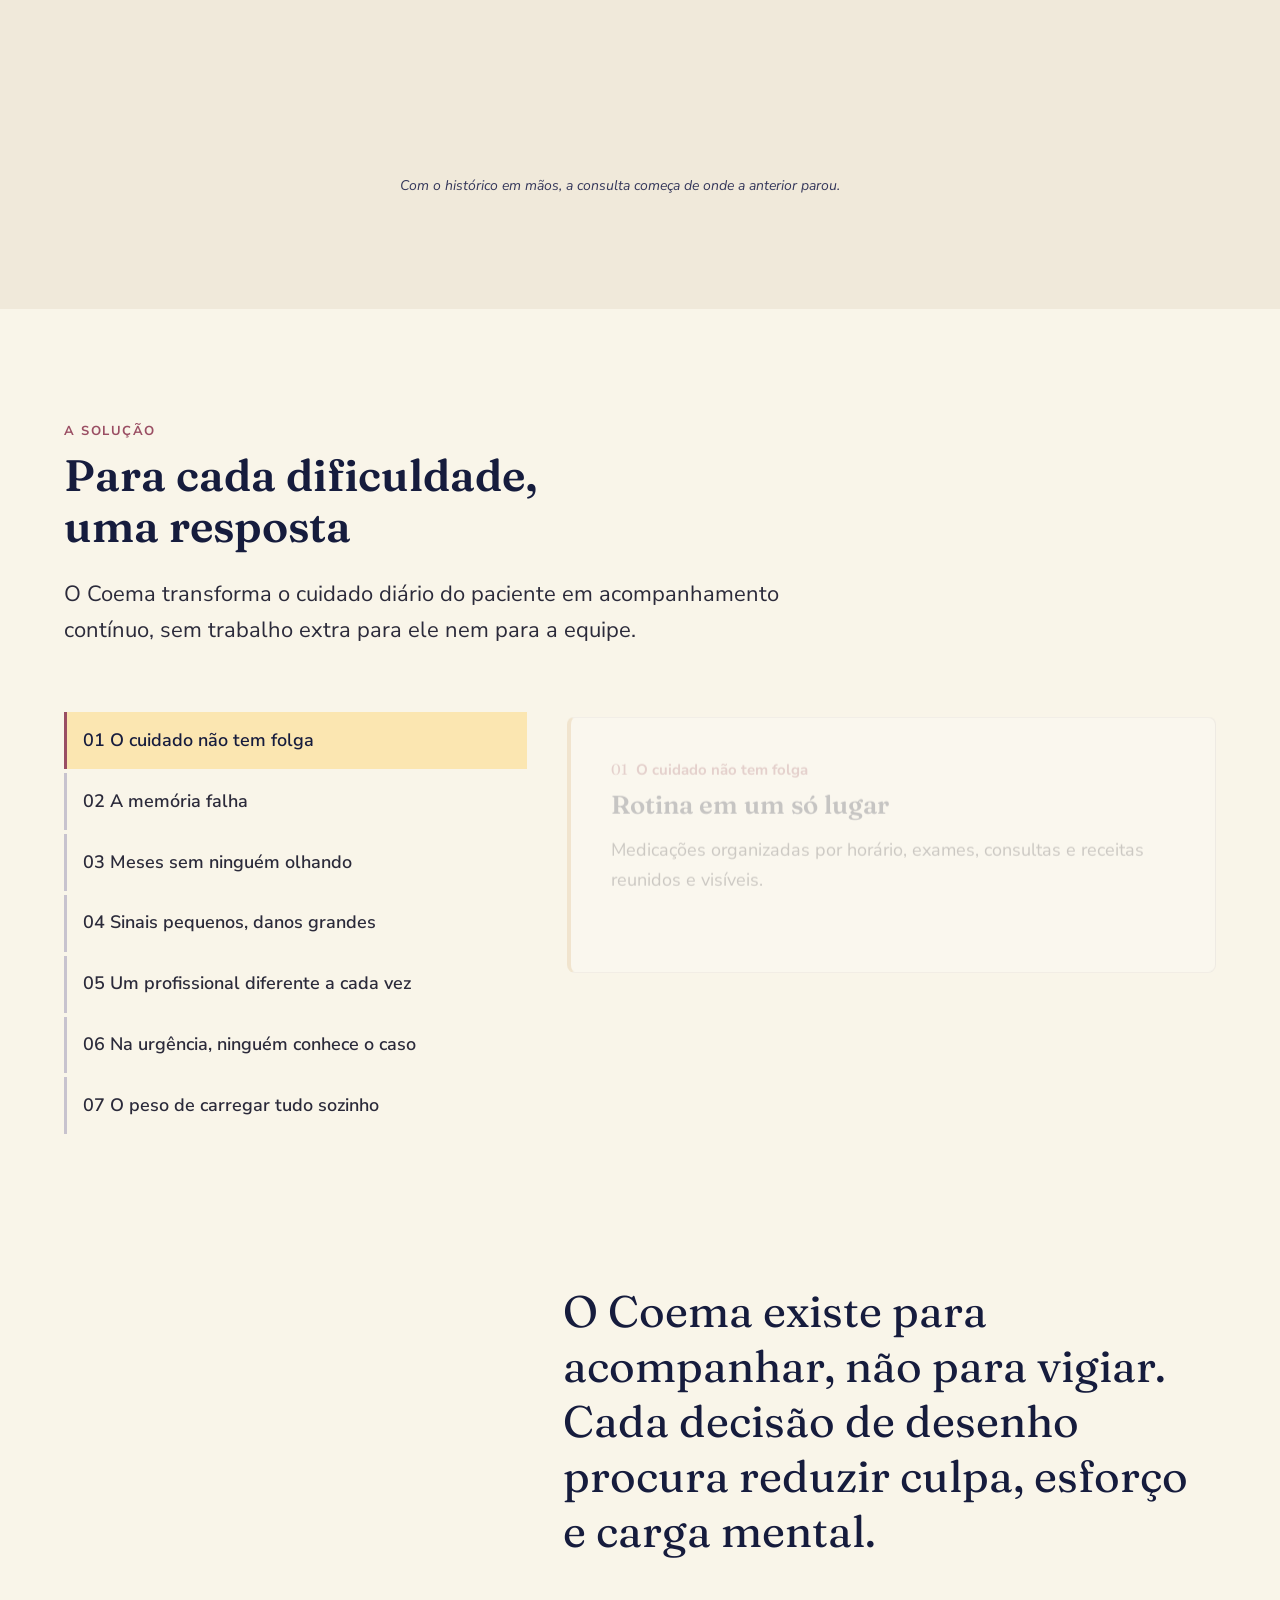
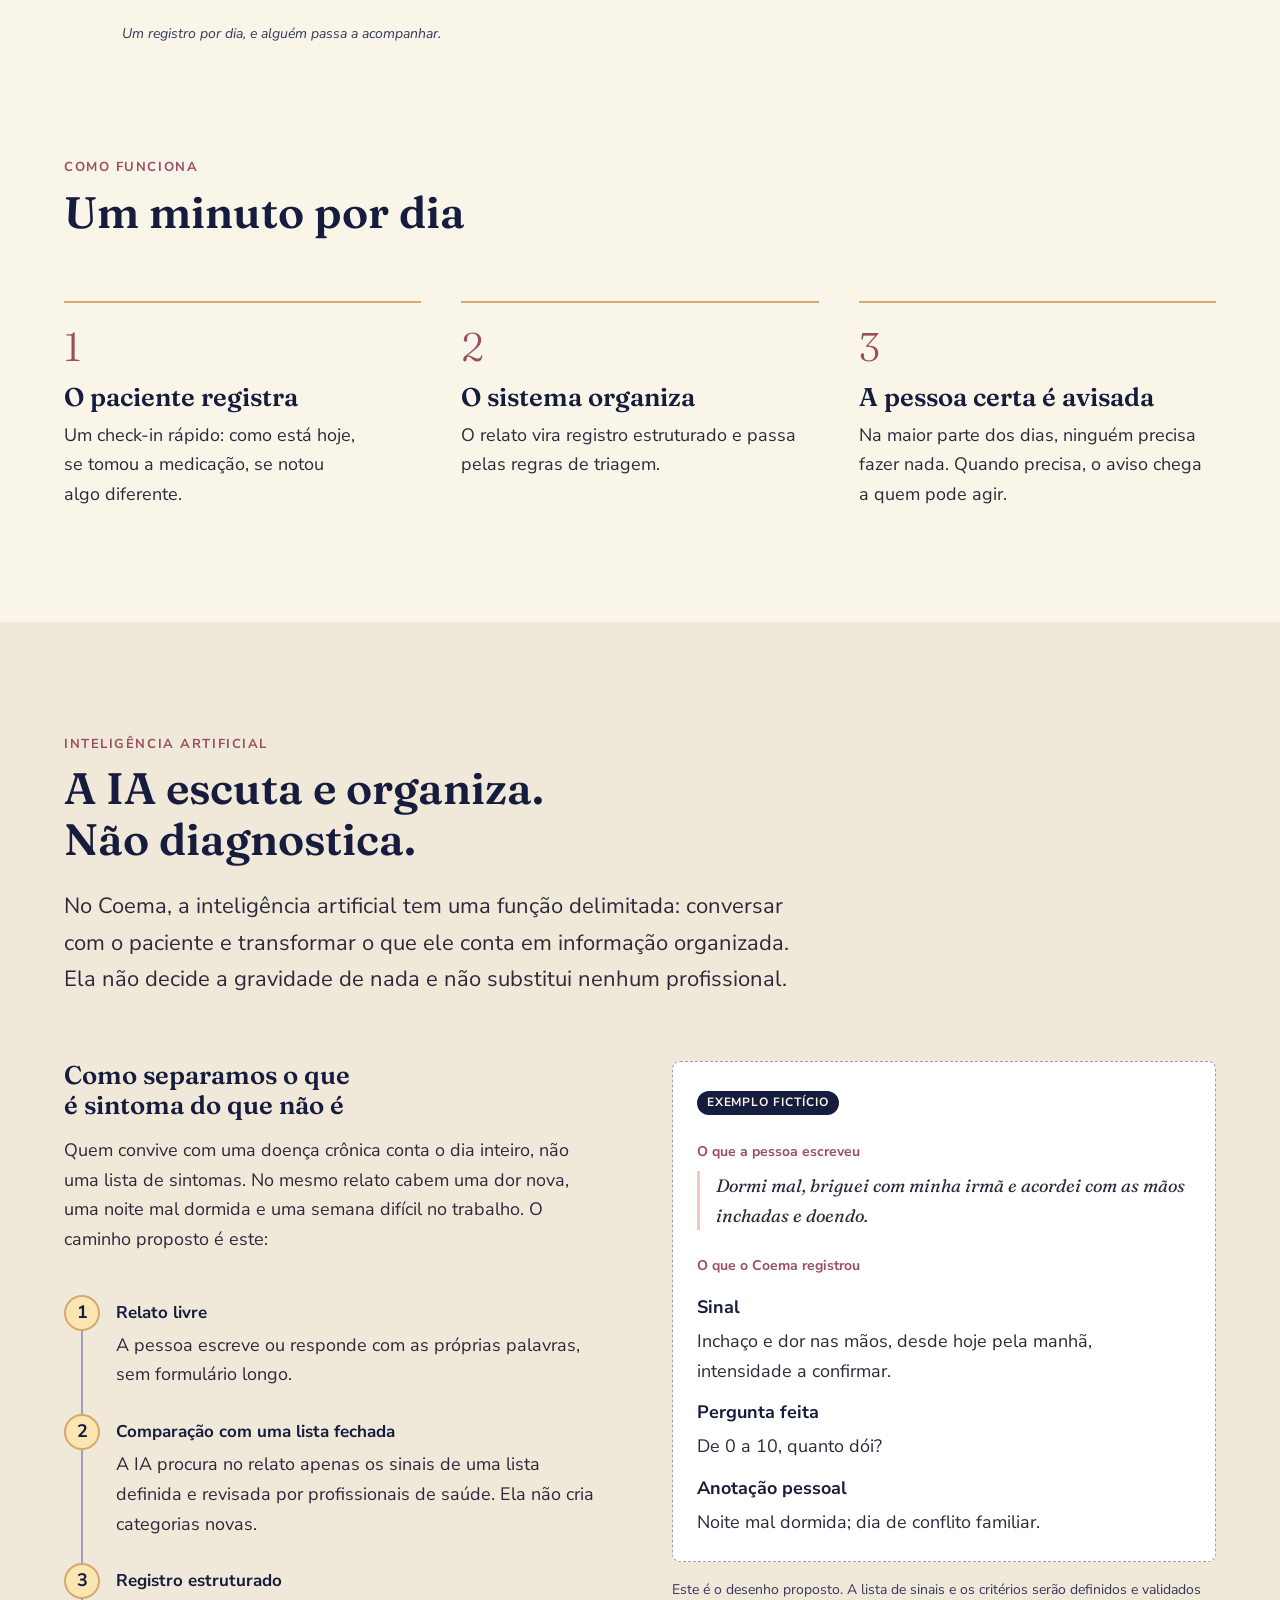
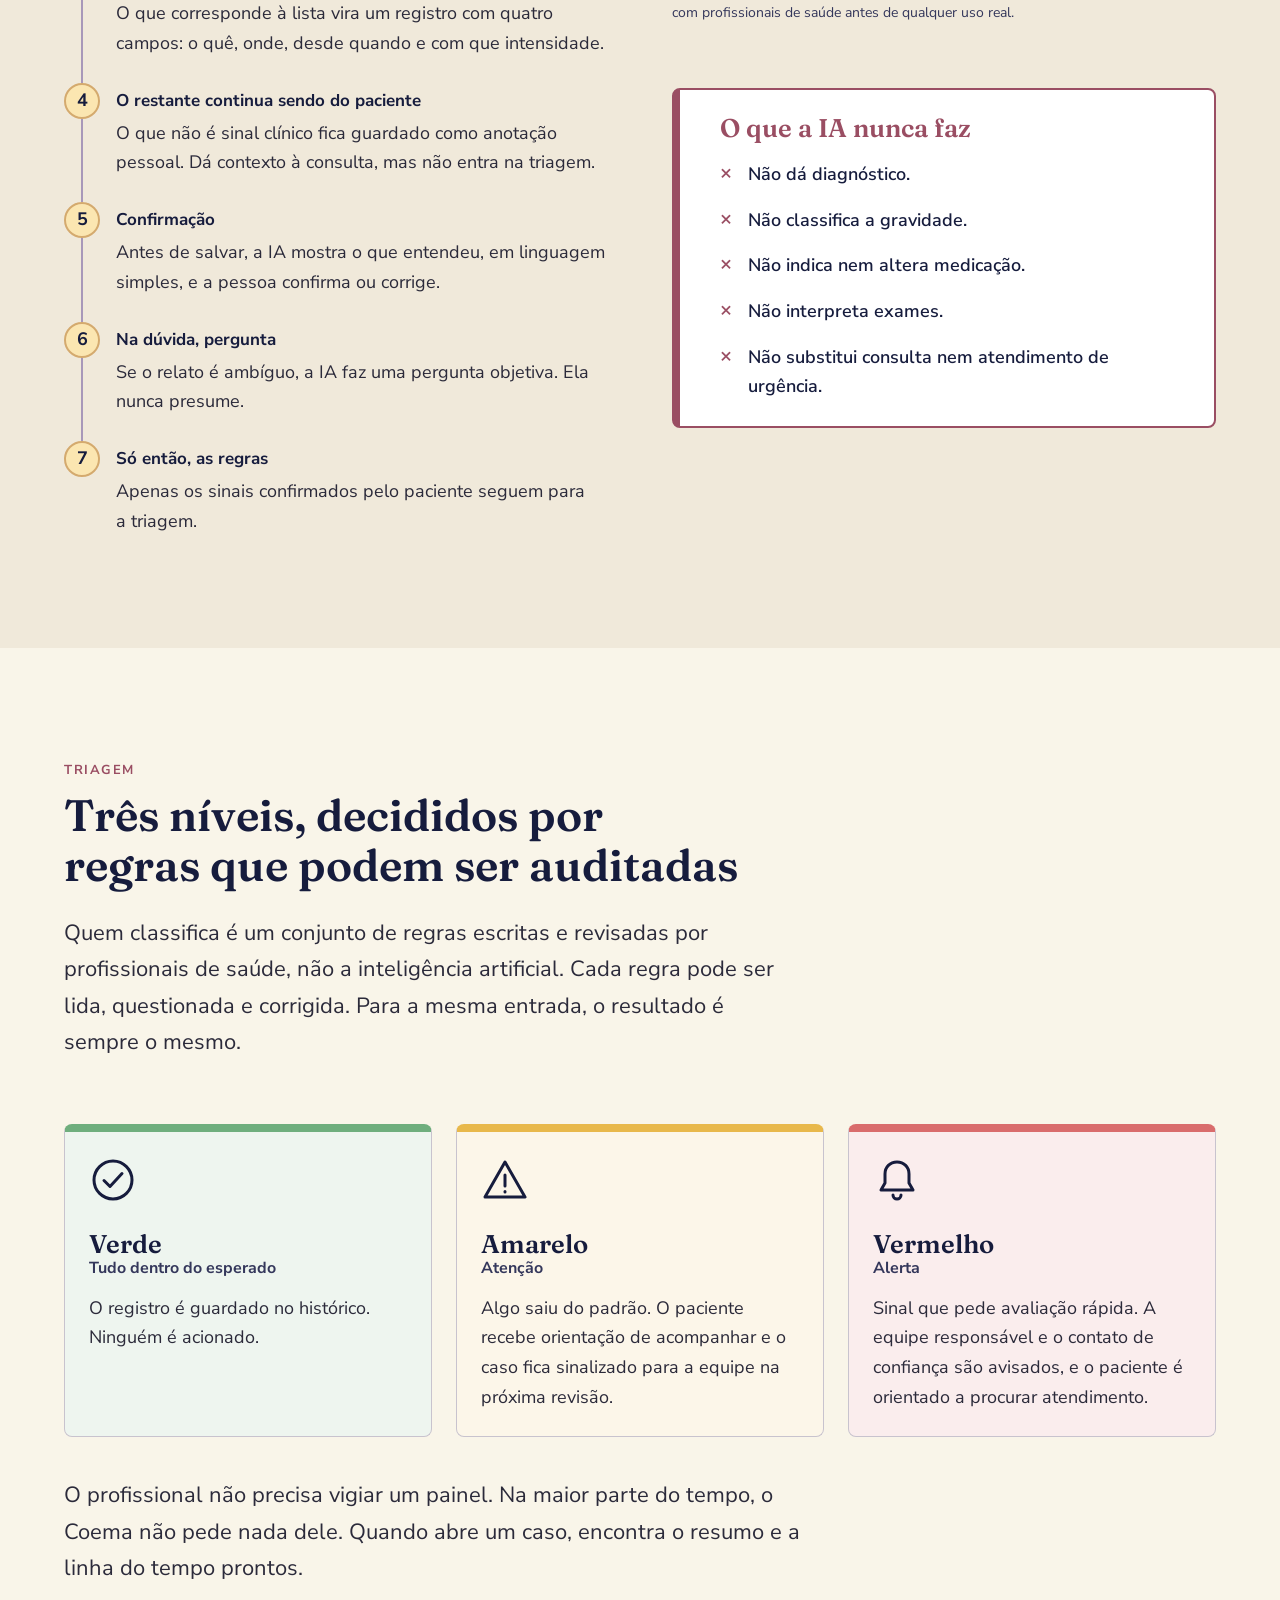
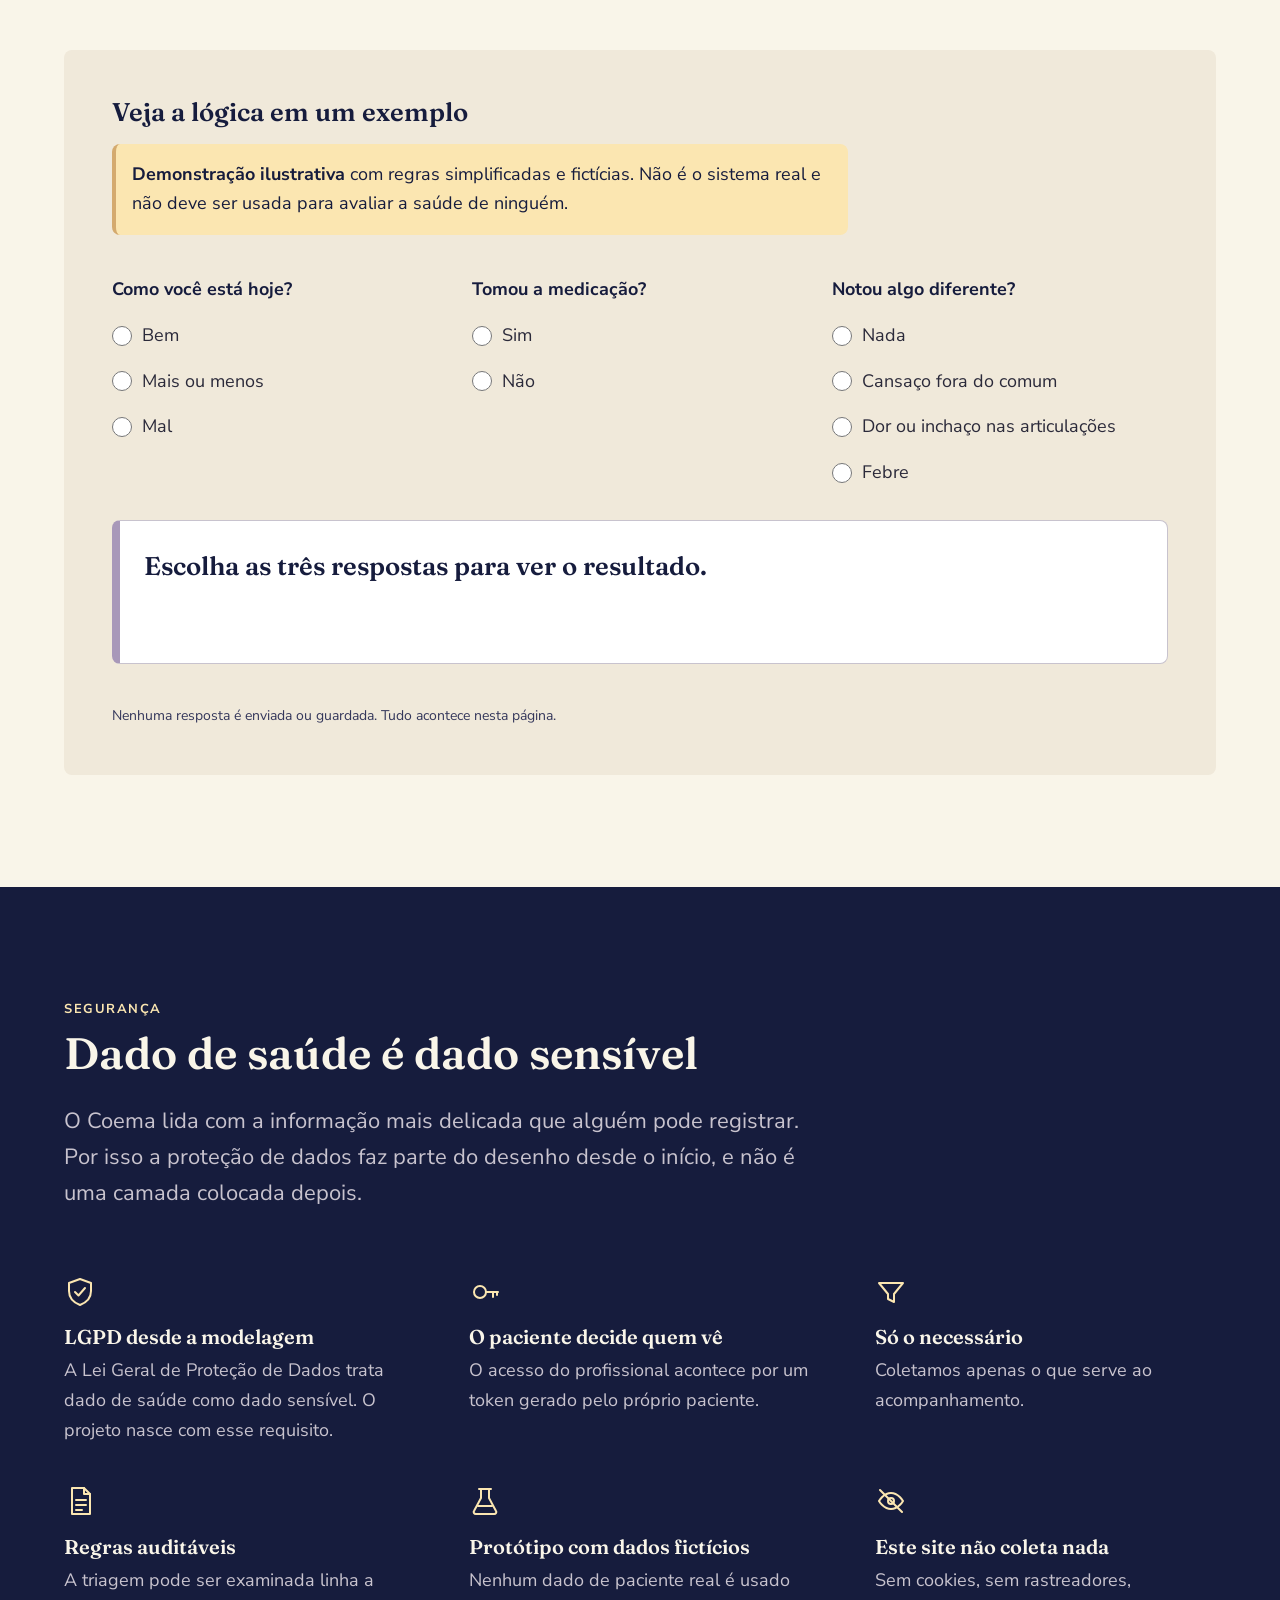
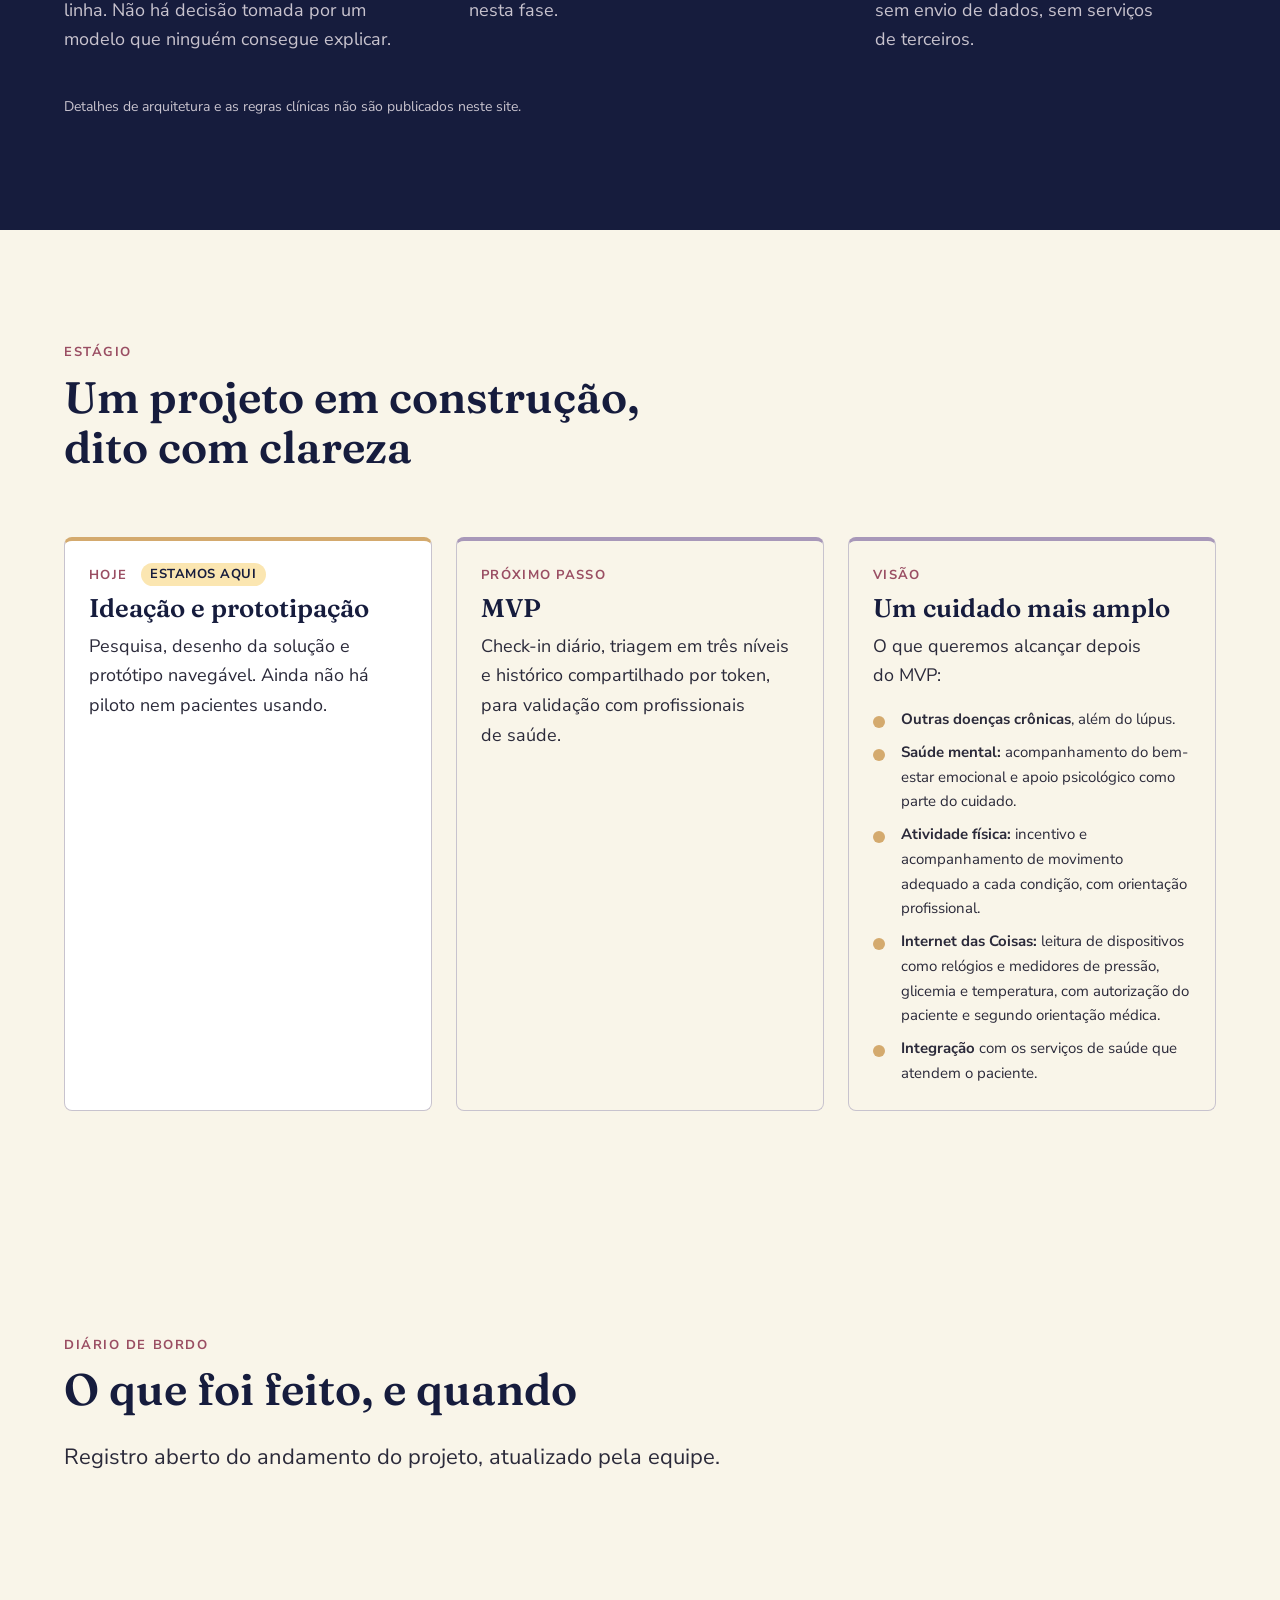
==== commit cfb52c74: "fix: fechamento da seção IA e texto de segurança" ====
--- a/index.html
+++ b/index.html
@@ -1,632 +1,1233 @@
-<!DOCTYPE html>
+<!doctype html>
 <html lang="pt-BR">
-<head>
-  <meta charset="UTF-8">
-  <meta name="viewport" content="width=device-width, initial-scale=1">
-  <meta http-equiv="Content-Security-Policy" content="default-src 'self'; script-src 'self'; style-src 'self'; img-src 'self' data:; font-src 'self'; media-src 'self'; connect-src 'self'; object-src 'none'; base-uri 'self'; form-action 'none'">
-  <meta name="referrer" content="strict-origin-when-cross-origin">
-
-  <title>Coema · Acompanhamento contínuo para pacientes que vivem com doenças crônicas e autoimunes</title>
-  <meta name="description" content="O Coema é um projeto acadêmico de acompanhamento contínuo para quem vive com doenças crônicas autoimunes, tendo como caso referência o LES (Lúpus Eritematoso Sistêmico).">
-  <meta name="theme-color" content="#161C3D">
-
-  <meta property="og:type" content="website">
-  <meta property="og:locale" content="pt_BR">
-  <meta property="og:title" content="Coema · Já é dia">
-  <meta property="og:description" content="Acompanhamento contínuo para quem vive com doença crônica autoimune.">
-  <meta property="og:url" content="https://nandaromao.github.io/coema-site/">
-  <meta property="og:image" content="https://nandaromao.github.io/coema-site/img/previa.jpg">
-  <meta name="twitter:card" content="summary_large_image">
-
-  <link rel="icon" href="img/favicon.svg" type="image/svg+xml">
-  <link rel="preload" href="fonts/fraunces.woff2" as="font" type="font/woff2" crossorigin>
-  <link rel="preload" href="fonts/nunito-sans.woff2" as="font" type="font/woff2" crossorigin>
-
-  <link rel="stylesheet" href="css/base.css">
-  <link rel="stylesheet" href="css/layout.css">
-  <link rel="stylesheet" href="css/componentes.css">
-  <link rel="stylesheet" href="css/secoes.css">
-
-  <script type="module" src="js/main.js"></script>
-</head>
-<body>
-  <a class="pular" href="#conteudo">Pular para o conteúdo</a>
-
-  <header class="cabecalho">
-    <div class="container cabecalho__interno">
-      <a class="cabecalho__marca" href="#topo" aria-label="Coema, início da página">Coema</a>
-
-      <button class="cabecalho__botao" type="button" aria-expanded="false" aria-controls="menu-principal">
-        <span class="cabecalho__botao-texto">Menu</span>
-      </button>
-
-      <nav class="menu" id="menu-principal" aria-label="Seções da página">
-        <ul class="menu__lista">
-          <li><a class="menu__link" href="#problema">O problema</a></li>
-          <li><a class="menu__link" href="#solucao">A solução</a></li>
-          <li><a class="menu__link" href="#ia">A IA</a></li>
-          <li><a class="menu__link" href="#seguranca">Segurança</a></li>
-          <li><a class="menu__link" href="#diario">Diário de Bordo</a></li>
-          <li><a class="menu__link" href="#equipe">Equipe</a></li>
-        </ul>
-      </nav>
-    </div>
-  </header>
-
-  <main id="conteudo">
-
-    <!-- SEÇÃO 1: ABERTURA -->
-    <section class="abertura" id="topo" aria-labelledby="abertura-titulo">
-      <div class="container abertura__grade">
-        <div class="abertura__texto">
-          <p class="rotulo rotulo--claro">Projeto em conjunto com o WayHub do Sistema Ânima de Educação</p>
-          <h1 class="abertura__titulo" id="abertura-titulo">Coema</h1>
-          <p class="abertura__subtitulo">Já é dia.</p>
-          <p class="abertura__frase">Acompanhamento contínuo para quem vive com doenças crônicas autoimunes.</p>
-          <p class="abertura__apoio">Entre uma consulta e outra podem passar meses. O Coema existe para que esse intervalo não seja atravessado sem ninguém olhando.</p>
-          <div class="abertura__acoes">
-            <a class="botao botao--sol" href="#problema">Entender o problema</a>
-            <a class="botao botao--contorno" href="#solucao">Ver a solução</a>
+  <head>
+    <meta charset="UTF-8" />
+    <meta name="viewport" content="width=device-width, initial-scale=1" />
+    <meta
+      http-equiv="Content-Security-Policy"
+      content="default-src 'self'; script-src 'self'; style-src 'self'; img-src 'self' data:; font-src 'self'; media-src 'self'; connect-src 'self'; object-src 'none'; base-uri 'self'; form-action 'none'"
+    />
+    <meta name="referrer" content="strict-origin-when-cross-origin" />
+
+    <title>
+      Coema · Acompanhamento contínuo para pacientes que vivem com doenças
+      crônicas e autoimunes
+    </title>
+    <meta
+      name="description"
+      content="O Coema é um projeto acadêmico de acompanhamento contínuo para quem vive com doenças crônicas autoimunes, tendo como caso referência o LES (Lúpus Eritematoso Sistêmico)."
+    />
+    <meta name="theme-color" content="#161C3D" />
+
+    <meta property="og:type" content="website" />
+    <meta property="og:locale" content="pt_BR" />
+    <meta property="og:title" content="Coema · Já é dia" />
+    <meta
+      property="og:description"
+      content="Acompanhamento contínuo para quem vive com doença crônica autoimune."
+    />
+    <meta
+      property="og:url"
+      content="https://nandaromao.github.io/coema-site/"
+    />
+    <meta
+      property="og:image"
+      content="https://nandaromao.github.io/coema-site/img/previa.jpg"
+    />
+    <meta name="twitter:card" content="summary_large_image" />
+
+    <link rel="icon" href="img/favicon.svg" type="image/svg+xml" />
+    <link
+      rel="preload"
+      href="fonts/fraunces.woff2"
+      as="font"
+      type="font/woff2"
+      crossorigin
+    />
+    <link
+      rel="preload"
+      href="fonts/nunito-sans.woff2"
+      as="font"
+      type="font/woff2"
+      crossorigin
+    />
+
+    <link rel="stylesheet" href="css/base.css" />
+    <link rel="stylesheet" href="css/layout.css" />
+    <link rel="stylesheet" href="css/componentes.css" />
+    <link rel="stylesheet" href="css/secoes.css" />
+
+    <script type="module" src="js/main.js"></script>
+  </head>
+  <body>
+    <a class="pular" href="#conteudo">Pular para o conteúdo</a>
+
+    <header class="cabecalho">
+      <div class="container cabecalho__interno">
+        <a
+          class="cabecalho__marca"
+          href="#topo"
+          aria-label="Coema, início da página"
+          >Coema</a
+        >
+
+        <button
+          class="cabecalho__botao"
+          type="button"
+          aria-expanded="false"
+          aria-controls="menu-principal"
+        >
+          <span class="cabecalho__botao-texto">Menu</span>
+        </button>
+
+        <nav class="menu" id="menu-principal" aria-label="Seções da página">
+          <ul class="menu__lista">
+            <li><a class="menu__link" href="#problema">O problema</a></li>
+            <li><a class="menu__link" href="#solucao">A solução</a></li>
+            <li><a class="menu__link" href="#ia">A IA</a></li>
+            <li><a class="menu__link" href="#seguranca">Segurança</a></li>
+            <li><a class="menu__link" href="#diario">Diário de Bordo</a></li>
+            <li><a class="menu__link" href="#equipe">Equipe</a></li>
+          </ul>
+        </nav>
+      </div>
+    </header>
+
+    <main id="conteudo">
+      <!-- SEÇÃO 1: ABERTURA -->
+      <section class="abertura" id="topo" aria-labelledby="abertura-titulo">
+        <div class="container abertura__grade">
+          <div class="abertura__texto">
+            <p class="rotulo rotulo--claro">
+              Projeto em conjunto com o WayHub do Sistema Ânima de Educação
+            </p>
+            <h1 class="abertura__titulo" id="abertura-titulo">Coema</h1>
+            <p class="abertura__subtitulo">Já é dia.</p>
+            <p class="abertura__frase">
+              Acompanhamento contínuo para quem vive com doenças crônicas
+              autoimunes.
+            </p>
+            <p class="abertura__apoio">
+              Entre uma consulta e outra podem passar meses. O Coema existe para
+              que esse intervalo não seja atravessado sem ninguém olhando.
+            </p>
+            <div class="abertura__acoes">
+              <a class="botao botao--sol" href="#problema"
+                >Entender o problema</a
+              >
+              <a class="botao botao--contorno" href="#solucao">Ver a solução</a>
+            </div>
+          </div>
+
+          <figure class="abertura__video">
+            <video
+              class="video"
+              controls
+              preload="metadata"
+              playsinline
+              width="1280"
+              height="720"
+              poster="video/poster.jpg"
+            >
+              <source src="video/coema-ja-e-dia.mp4" type="video/mp4" />
+              <track
+                kind="captions"
+                src="video/coema-ja-e-dia.vtt"
+                srclang="pt-BR"
+                label="Português"
+                default
+              />
+              Seu navegador não reproduz este vídeo. Leia a transcrição logo
+              abaixo.
+            </video>
+            <figcaption class="abertura__legenda">
+              Coema: já é dia. Filme de 15 segundos.
+            </figcaption>
+
+            <details class="transcricao">
+              <summary>Ler a transcrição do filme</summary>
+              <p>
+                Quem vive com lúpus cuida de si todo dia. E tem dia em que a
+                memória falha. Entre uma consulta e outra, passam meses. Nesse
+                caminho, ninguém está olhando. O Coema acompanha esse intervalo
+                e leva a história inteira para quem atende. Coema. Em tupi: já é
+                dia.
+              </p>
+              ".
+            </details>
+          </figure>
+        </div>
+      </section>
+
+      <!-- SEÇÃO 2: O PROBLEMA -->
+      <section
+        class="secao problema"
+        id="problema"
+        aria-labelledby="problema-titulo"
+      >
+        <div class="container">
+          <header class="secao__cabecalho">
+            <p class="rotulo">O problema</p>
+            <h2 class="secao__titulo" id="problema-titulo">
+              Viver com uma doença que não tem pausa
+            </h2>
+            <p class="secao__intro">
+              Uma doença autoimune crônica não tem cura e não tem folga. O
+              sistema de defesa passa a atacar o próprio corpo, em fases de
+              crise e de calma que não avisam quando vão mudar. O lúpus é o caso
+              que tomamos como referência, pois pode atingir vários órgãos e
+              costuma exigir mais de um especialista.
+            </p>
+          </header>
+
+          <ol class="dores">
+            <li class="dor dor--com-imagem">
+              <div class="dor__texto">
+                <span class="dor__numero" aria-hidden="true">01</span>
+                <h3 class="dor__titulo">O cuidado não tem folga</h3>
+                <p>
+                  Remédios em vários horários, exames periódicos, consultas com
+                  mais de um especialista, receitas que vencem. Gerir a própria
+                  doença é um trabalho diário, e quase ninguém vê.
+                </p>
+              </div>
+              <figure class="dor__figura">
+                <img
+                  src="img/cenas/rotina.webp"
+                  width="1200"
+                  height="1528"
+                  loading="lazy"
+                  decoding="async"
+                  alt="Ilustração a lápis de cor de uma mulher sentada à mesa da cozinha, de madrugada, segurando uma caneca diante de uma caixa organizadora de remédios."
+                />
+                <figcaption>Lia, na cozinha, antes de amanhecer.</figcaption>
+              </figure>
+            </li>
+
+            <li class="dor dor--com-imagem dor--invertida">
+              <div class="dor__texto">
+                <span class="dor__numero" aria-hidden="true">02</span>
+                <h3 class="dor__titulo">A memória falha</h3>
+                <p>
+                  A doença e os tratamentos podem afetar memória e atenção.
+                  Perder um exame ou deixar uma receita vencer não é descuido:
+                  faz parte do quadro, e interrompe o tratamento.
+                </p>
+              </div>
+              <figure class="dor__figura">
+                <img
+                  src="img/cenas/memoria.webp"
+                  width="1200"
+                  height="1307"
+                  loading="lazy"
+                  decoding="async"
+                  alt="Ilustração de uma mulher com a mão na testa diante de uma geladeira coberta de bilhetes e de um calendário com dias riscados."
+                />
+                <figcaption>
+                  Bilhetes na geladeira nem sempre bastam.
+                </figcaption>
+              </figure>
+            </li>
+
+            <li class="dor dor--com-imagem">
+              <div class="dor__texto">
+                <span class="dor__numero" aria-hidden="true">03</span>
+                <h3 class="dor__titulo">Meses sem ninguém olhando</h3>
+                <p>
+                  O retorno costuma ser marcado para meses depois. Nesse
+                  intervalo, o que a pessoa sente não chega a ninguém.
+                </p>
+              </div>
+              <figure class="dor__figura">
+                <img
+                  src="img/cenas/caminho.webp"
+                  width="1200"
+                  height="1792"
+                  loading="lazy"
+                  decoding="async"
+                  alt="Ilustração de uma mulher pequena caminhando sozinha, à noite, por uma estrada feita de folhas de calendário, sob uma lua fina."
+                />
+                <figcaption>O caminho até a próxima consulta.</figcaption>
+              </figure>
+            </li>
+
+            <li class="dor dor--destaque">
+              <div class="dor__texto">
+                <span class="dor__numero" aria-hidden="true">04</span>
+                <h3 class="dor__titulo">Sinais pequenos, danos grandes</h3>
+                <p>
+                  Dor, inchaço, febre e cansaço extremo parecem pouco no começo
+                  e podem ser o início de uma crise. Sem acompanhamento, a
+                  inflamação pode atingir rins, coração, pulmões, articulações e
+                  sistema nervoso, e deixar sequelas que poderiam ser evitadas.
+                </p>
+              </div>
+            </li>
+
+            <li class="dor">
+              <div class="dor__texto">
+                <span class="dor__numero" aria-hidden="true">05</span>
+                <h3 class="dor__titulo">
+                  A cada atendimento, um profissional diferente
+                </h3>
+                <p>
+                  Quando a equipe muda, parte da história clínica se perde. O
+                  paciente reconta tudo, e nem tudo é lembrado.
+                </p>
+                <p>
+                  <a href="#rotatividade">Leia mais sobre a rotatividade</a>
+                </p>
+              </div>
+            </li>
+
+            <li class="dor dor--com-imagem dor--invertida">
+              <div class="dor__texto">
+                <span class="dor__numero" aria-hidden="true">06</span>
+                <h3 class="dor__titulo">Na urgência, ninguém conhece o caso</h3>
+                <p>
+                  Quem atende num pronto-atendimento não tem o histórico e tem
+                  poucos minutos. Um sinal de alerta de uma doença complexa pode
+                  ser lido como algo simples.
+                </p>
+              </div>
+              <figure class="dor__figura">
+                <img
+                  src="img/cenas/pronto-atendimento.webp"
+                  width="1200"
+                  height="1412"
+                  loading="lazy"
+                  decoding="async"
+                  alt="Ilustração de uma mulher sentada numa maca, segurando uma pasta de papéis, enquanto um médico de jaleco se afasta com uma prancheta."
+                />
+                <figcaption>
+                  Papéis soltos não contam a história inteira.
+                </figcaption>
+              </figure>
+            </li>
+
+            <li class="dor">
+              <div class="dor__texto">
+                <span class="dor__numero" aria-hidden="true">07</span>
+                <h3 class="dor__titulo">O peso de carregar tudo sozinho</h3>
+                <p>
+                  Repetir a própria história, lembrar de tudo e decidir sozinho
+                  quando procurar ajuda cansa e é insuficiente. Esse cansaço é
+                  uma das razões pelas quais tratamentos são abandonados.
+                </p>
+              </div>
+            </li>
+          </ol>
+
+          <p class="problema__fecho">
+            Essas sete dificuldades têm a mesma raiz. A informação existe, mas
+            está espalhada, incompleta ou não chega a quem precisa dela, na hora
+            em que precisa.
+          </p>
+
+          <p class="nota">
+            Conteúdo informativo, que não substitui a orientação de um
+            profissional de saúde. Fontes:
+            <a
+              href="https://www.gov.br/saude/pt-br/assuntos/saude-de-a-a-z/l/lupus"
+              target="_blank"
+              rel="noopener noreferrer"
+              >Ministério da Saúde</a
+            >
+            e
+            <a
+              href="https://www.reumatologia.org.br"
+              target="_blank"
+              rel="noopener noreferrer"
+              >Sociedade Brasileira de Reumatologia</a
+            >.
+          </p>
+        </div>
+      </section>
+
+      <!-- SEÇÃO 3: A ROTATIVIDADE -->
+      <section
+        class="secao rotatividade"
+        id="rotatividade"
+        aria-labelledby="rotatividade-titulo"
+      >
+        <div class="container">
+          <header class="secao__cabecalho">
+            <p class="rotulo">Continuidade do cuidado</p>
+            <h2 class="secao__titulo" id="rotatividade-titulo">
+              Quando o médico muda, a história recomeça
+            </h2>
+            <p class="secao__intro">
+              Em muitos serviços de saúde, as equipes mudam com frequência. Quem
+              trata uma doença por anos passa por vários profissionais, e o
+              registro nem sempre acompanha o paciente.
+            </p>
+          </header>
+
+          <div class="rotatividade__colunas">
+            <div class="rotatividade__coluna">
+              <h3 class="rotatividade__subtitulo">O que isso causa</h3>
+              <ul class="lista lista--problema">
+                <li>
+                  O paciente reconta tudo a cada consulta, e detalhes se perdem.
+                </li>
+                <li>Exames já feitos são pedidos de novo.</li>
+                <li>Decisões são tomadas com informação parcial.</li>
+                <li>
+                  Mudanças lentas, que só aparecem comparando meses, passam
+                  despercebidas.
+                </li>
+                <li>
+                  A confiança entre paciente e profissional recomeça do zero.
+                </li>
+              </ul>
+            </div>
+
+            <div class="rotatividade__coluna rotatividade__coluna--resposta">
+              <h3 class="rotatividade__subtitulo">Como o Coema responde</h3>
+              <ul class="lista lista--resposta">
+                <li>
+                  O histórico fica com o paciente e vai com ele a qualquer
+                  atendimento.
+                </li>
+                <li>
+                  Uma linha do tempo organiza diagnósticos, exames, medicações,
+                  sintomas e alertas.
+                </li>
+                <li>
+                  Um resumo do caso apresenta o essencial a quem atende pela
+                  primeira vez.
+                </li>
+                <li>
+                  O paciente gera um token e o profissional abre o histórico no
+                  navegador, sem instalar nada.
+                </li>
+                <li>
+                  Os alertas vão para a equipe, a unidade de acompanhamento ou o
+                  profissional responsável, e não apenas para uma pessoa
+                  específica. Por isso não se perdem quando alguém sai.
+                </li>
+              </ul>
+            </div>
+          </div>
+
+          <figure class="figura-ampla">
+            <img
+              src="img/cenas/consulta.webp"
+              width="1200"
+              height="1448"
+              loading="lazy"
+              decoding="async"
+              alt="Ilustração de uma médica sentada ao lado de uma paciente, lendo com atenção o resumo do caso na tela de um celular."
+            />
+            <figcaption>
+              Com o histórico em mãos, a consulta começa de onde a anterior
+              parou.
+            </figcaption>
+          </figure>
+        </div>
+      </section>
+
+      <!-- SEÇÃO 4: A SOLUÇÃO -->
+      <section
+        class="secao solucao"
+        id="solucao"
+        aria-labelledby="solucao-titulo"
+      >
+        <div class="container">
+          <header class="secao__cabecalho">
+            <p class="rotulo">A solução</p>
+            <h2 class="secao__titulo" id="solucao-titulo">
+              Para cada dificuldade, uma resposta
+            </h2>
+            <p class="secao__intro">
+              O Coema transforma o cuidado diário do paciente em acompanhamento
+              contínuo, sem trabalho extra para ele nem para a equipe.
+            </p>
+          </header>
+
+          <div class="pares" data-pares>
+            <div
+              class="pares__abas"
+              role="tablist"
+              aria-orientation="vertical"
+              aria-label="Dificuldades"
+              hidden
+            ></div>
+
+            <div class="pares__paineis">
+              <article class="par" id="par-1">
+                <p class="par__dor">
+                  <span class="par__numero">01</span> O cuidado não tem folga
+                </p>
+                <h3 class="par__resposta">Rotina em um só lugar</h3>
+                <p>
+                  Medicações organizadas por horário, exames, consultas e
+                  receitas reunidos e visíveis.
+                </p>
+              </article>
+
+              <article class="par" id="par-2">
+                <p class="par__dor">
+                  <span class="par__numero">02</span> A memória falha
+                </p>
+                <h3 class="par__resposta">Lembretes com antecedência</h3>
+                <p>
+                  O aviso começa um mês antes e se repete: quinze dias, uma
+                  semana, três dias, véspera e horas antes. O som é discreto, e
+                  um segundo lembrete, mais suave, aparece se o primeiro passar.
+                </p>
+              </article>
+
+              <article class="par" id="par-3">
+                <p class="par__dor">
+                  <span class="par__numero">03</span> Meses sem ninguém olhando
+                </p>
+                <h3 class="par__resposta">Check-in diário</h3>
+                <p>
+                  Um registro rápido de como a pessoa está, parecido com um
+                  caderno de humor. Só pede detalhes quando algo relevante
+                  acontece.
+                </p>
+              </article>
+
+              <article class="par" id="par-4">
+                <p class="par__dor">
+                  <span class="par__numero">04</span> Sinais pequenos, danos
+                  grandes
+                </p>
+                <h3 class="par__resposta">Triagem em três níveis</h3>
+                <p>
+                  O sistema percebe desvios cedo e indica o que fazer, antes que
+                  virem crise.
+                </p>
+              </article>
+
+              <article class="par" id="par-5">
+                <p class="par__dor">
+                  <span class="par__numero">05</span> Um profissional diferente
+                  a cada vez
+                </p>
+                <h3 class="par__resposta">Histórico com o paciente</h3>
+                <p>
+                  A história clínica completa, aberta por token a quem estiver
+                  atendendo.
+                </p>
+              </article>
+
+              <article class="par" id="par-6">
+                <p class="par__dor">
+                  <span class="par__numero">06</span> Na urgência, ninguém
+                  conhece o caso
+                </p>
+                <h3 class="par__resposta">Resumo e cartão de emergência</h3>
+                <p>
+                  Um resumo do quadro pronto para mostrar e um cartão com
+                  diagnóstico, alergias, medicações e contato, disponível mesmo
+                  sem internet.
+                </p>
+              </article>
+
+              <article class="par" id="par-7">
+                <p class="par__dor">
+                  <span class="par__numero">07</span> O peso de carregar tudo
+                  sozinho
+                </p>
+                <h3 class="par__resposta">Rede de apoio</h3>
+                <p>
+                  Um contato de confiança é avisado em situação de risco, e um
+                  cuidador pode registrar e consultar informações quando o
+                  paciente não estiver em condições.
+                </p>
+              </article>
+            </div>
+          </div>
+
+          <div class="solucao__fecho">
+            <figure class="solucao__figura">
+              <img
+                src="img/cenas/amanhecer.webp"
+                width="1200"
+                height="1564"
+                loading="lazy"
+                decoding="async"
+                alt="Ilustração de uma mulher sorrindo para o celular, sentada junto a uma janela, com a luz do amanhecer entrando."
+              />
+              <figcaption>
+                Um registro por dia, e alguém passa a acompanhar.
+              </figcaption>
+            </figure>
+            <p class="solucao__principio">
+              O Coema existe para acompanhar, não para vigiar. Cada decisão de
+              desenho procura reduzir culpa, esforço e carga mental.
+            </p>
           </div>
         </div>
-
-        <figure class="abertura__video">
-          <video class="video" controls preload="metadata" playsinline width="1280" height="720" poster="video/poster.jpg">
-            <source src="video/coema-ja-e-dia.mp4" type="video/mp4">
-            <track kind="captions" src="video/coema-ja-e-dia.vtt" srclang="pt-BR" label="Português" default>
-            Seu navegador não reproduz este vídeo. Leia a transcrição logo abaixo.
-          </video>
-          <figcaption class="abertura__legenda">Coema: já é dia. Filme de 15 segundos.</figcaption>
-
-          <details class="transcricao">
-            <summary>Ler a transcrição do filme</summary>
-            <p>Quem vive com lúpus cuida de si todo dia. E tem dia em que a memória falha. Entre uma consulta e outra, passam meses. Nesse caminho, ninguém está olhando. O Coema acompanha esse intervalo e leva a história inteira para quem atende. Coema. Em tupi: já é dia.</p>".</p>
-          </details>
-        </figure>
-      </div>
-    </section>
-
-        <!-- SEÇÃO 2: O PROBLEMA -->
-    <section class="secao problema" id="problema" aria-labelledby="problema-titulo">
-      <div class="container">
-        <header class="secao__cabecalho">
-          <p class="rotulo">O problema</p>
-          <h2 class="secao__titulo" id="problema-titulo">Viver com uma doença que não tem pausa</h2>
-          <p class="secao__intro">Uma doença autoimune crônica não tem cura e não tem folga. O sistema de defesa passa a atacar o próprio corpo, em fases de crise e de calma que não avisam quando vão mudar. O lúpus é o caso que tomamos como referência, pois pode atingir vários órgãos e costuma exigir mais de um especialista.</p>
-        </header>
-
-        <ol class="dores">
-          <li class="dor dor--com-imagem">
-            <div class="dor__texto">
-              <span class="dor__numero" aria-hidden="true">01</span>
-              <h3 class="dor__titulo">O cuidado não tem folga</h3>
-              <p>Remédios em vários horários, exames periódicos, consultas com mais de um especialista, receitas que vencem. Gerir a própria doença é um trabalho diário, e quase ninguém vê.</p>
+      </section>
+
+      <!-- SEÇÃO 5: COMO FUNCIONA -->
+      <section
+        class="secao funciona"
+        id="como-funciona"
+        aria-labelledby="funciona-titulo"
+      >
+        <div class="container">
+          <header class="secao__cabecalho">
+            <p class="rotulo">Como funciona</p>
+            <h2 class="secao__titulo" id="funciona-titulo">
+              Um minuto por dia
+            </h2>
+          </header>
+
+          <ol class="passos">
+            <li class="passo">
+              <span class="passo__numero" aria-hidden="true">1</span>
+              <h3 class="passo__titulo">O paciente registra</h3>
+              <p>
+                Um check-in rápido: como está hoje, se tomou a medicação, se
+                notou algo diferente.
+              </p>
+            </li>
+            <li class="passo">
+              <span class="passo__numero" aria-hidden="true">2</span>
+              <h3 class="passo__titulo">O sistema organiza</h3>
+              <p>
+                O relato vira registro estruturado e passa pelas regras de
+                triagem.
+              </p>
+            </li>
+            <li class="passo">
+              <span class="passo__numero" aria-hidden="true">3</span>
+              <h3 class="passo__titulo">A pessoa certa é avisada</h3>
+              <p>
+                Na maior parte dos dias, ninguém precisa fazer nada. Quando
+                precisa, o aviso chega a quem pode agir.
+              </p>
+            </li>
+          </ol>
+        </div>
+      </section>
+
+      <!-- SEÇÃO 6: A IA -->
+      <section class="secao ia" id="ia" aria-labelledby="ia-titulo">
+        <div class="container">
+          <header class="secao__cabecalho">
+            <p class="rotulo">Inteligência artificial</p>
+            <h2 class="secao__titulo" id="ia-titulo">
+              A IA escuta e organiza. Não diagnostica.
+            </h2>
+            <p class="secao__intro">
+              No Coema, a inteligência artificial tem uma função delimitada:
+              conversar com o paciente e transformar o que ele conta em
+              informação organizada. Ela não decide a gravidade de nada e não
+              substitui nenhum profissional.
+            </p>
+          </header>
+
+          <div class="ia__grade">
+            <div class="ia__coluna">
+              <h3 class="ia__subtitulo">
+                Como separamos o que é sintoma do que não é
+              </h3>
+              <p>
+                Quem convive com uma doença crônica conta o dia inteiro, não uma
+                lista de sintomas. No mesmo relato cabem uma dor nova, uma noite
+                mal dormida e uma semana difícil no trabalho. O caminho proposto
+                é este:
+              </p>
+
+              <ol class="etapas">
+                <li class="etapa">
+                  <h4 class="etapa__titulo">Relato livre</h4>
+                  <p>
+                    A pessoa escreve ou responde com as próprias palavras, sem
+                    formulário longo.
+                  </p>
+                </li>
+                <li class="etapa">
+                  <h4 class="etapa__titulo">
+                    Comparação com uma lista fechada
+                  </h4>
+                  <p>
+                    A IA procura no relato apenas os sinais de uma lista
+                    definida e revisada por profissionais de saúde. Ela não cria
+                    categorias novas.
+                  </p>
+                </li>
+                <li class="etapa">
+                  <h4 class="etapa__titulo">Registro estruturado</h4>
+                  <p>
+                    O que corresponde à lista vira um registro com quatro
+                    campos: o quê, onde, desde quando e com que intensidade.
+                  </p>
+                </li>
+                <li class="etapa">
+                  <h4 class="etapa__titulo">
+                    O restante continua sendo do paciente
+                  </h4>
+                  <p>
+                    O que não é sinal clínico fica guardado como anotação
+                    pessoal. Dá contexto à consulta, mas não entra na triagem.
+                  </p>
+                </li>
+                <li class="etapa">
+                  <h4 class="etapa__titulo">Confirmação</h4>
+                  <p>
+                    Antes de salvar, a IA mostra o que entendeu, em linguagem
+                    simples, e a pessoa confirma ou corrige.
+                  </p>
+                </li>
+                <li class="etapa">
+                  <h4 class="etapa__titulo">Na dúvida, pergunta</h4>
+                  <p>
+                    Se o relato é ambíguo, a IA faz uma pergunta objetiva. Ela
+                    nunca presume.
+                  </p>
+                </li>
+                <li class="etapa">
+                  <h4 class="etapa__titulo">Só então, as regras</h4>
+                  <p>
+                    Apenas os sinais confirmados pelo paciente seguem para a
+                    triagem.
+                  </p>
+                </li>
+              </ol>
             </div>
-            <figure class="dor__figura">
-              <img src="img/cenas/rotina.webp" width="1200" height="1528" loading="lazy" decoding="async" alt="Ilustração a lápis de cor de uma mulher sentada à mesa da cozinha, de madrugada, segurando uma caneca diante de uma caixa organizadora de remédios.">
-              <figcaption>Lia, na cozinha, antes de amanhecer.</figcaption>
-            </figure>
-          </li>
-
-          <li class="dor dor--com-imagem dor--invertida">
-            <div class="dor__texto">
-              <span class="dor__numero" aria-hidden="true">02</span>
-              <h3 class="dor__titulo">A memória falha</h3>
-              <p>A doença e os tratamentos podem afetar memória e atenção. Perder um exame ou deixar uma receita vencer não é descuido: faz parte do quadro, e interrompe o tratamento.</p>
+
+            <div class="ia__coluna">
+              <div class="exemplo">
+                <p class="exemplo__rotulo">Exemplo fictício</p>
+
+                <h4 class="exemplo__titulo">O que a pessoa escreveu</h4>
+                <p class="exemplo__fala">
+                  Dormi mal, briguei com minha irmã e acordei com as mãos
+                  inchadas e doendo.
+                </p>
+
+                <h4 class="exemplo__titulo">O que o Coema registrou</h4>
+                <dl class="exemplo__lista">
+                  <dt>Sinal</dt>
+                  <dd>
+                    Inchaço e dor nas mãos, desde hoje pela manhã, intensidade a
+                    confirmar.
+                  </dd>
+                  <dt>Pergunta feita</dt>
+                  <dd>De 0 a 10, quanto dói?</dd>
+                  <dt>Anotação pessoal</dt>
+                  <dd>Noite mal dormida; dia de conflito familiar.</dd>
+                </dl>
+              </div>
+
+              <p class="nota">
+                Este é o desenho proposto. A lista de sinais e os critérios
+                serão definidos e validados com profissionais de saúde antes de
+                qualquer uso real.
+              </p>
+
+              <div class="limites">
+                <h3 class="limites__titulo">O que a IA nunca faz</h3>
+                <ul class="lista lista--nunca">
+                  <li>Não dá diagnóstico.</li>
+                  <li>Não classifica a gravidade.</li>
+                  <li>Não indica nem altera medicação.</li>
+                  <li>Não interpreta exames.</li>
+                  <li>Não substitui consulta nem atendimento de urgência.</li>
+                </ul>
+              </div>
             </div>
-            <figure class="dor__figura">
-              <img src="img/cenas/memoria.webp" width="1200" height="1307" loading="lazy" decoding="async" alt="Ilustração de uma mulher com a mão na testa diante de uma geladeira coberta de bilhetes e de um calendário com dias riscados.">
-              <figcaption>Bilhetes na geladeira nem sempre bastam.</figcaption>
-            </figure>
-          </li>
-
-          <li class="dor dor--com-imagem">
-            <div class="dor__texto">
-              <span class="dor__numero" aria-hidden="true">03</span>
-              <h3 class="dor__titulo">Meses sem ninguém olhando</h3>
-              <p>O retorno costuma ser marcado para meses depois. Nesse intervalo, o que a pessoa sente não chega a ninguém.</p>
-            </div>
-            <figure class="dor__figura">
-              <img src="img/cenas/caminho.webp" width="1200" height="1792" loading="lazy" decoding="async" alt="Ilustração de uma mulher pequena caminhando sozinha, à noite, por uma estrada feita de folhas de calendário, sob uma lua fina.">
-              <figcaption>O caminho até a próxima consulta.</figcaption>
-            </figure>
-          </li>
-
-          <li class="dor dor--destaque">
-            <div class="dor__texto">
-              <span class="dor__numero" aria-hidden="true">04</span>
-              <h3 class="dor__titulo">Sinais pequenos, danos grandes</h3>
-              <p>Dor, inchaço, febre e cansaço extremo parecem pouco no começo e podem ser o início de uma crise. Sem acompanhamento, a inflamação pode atingir rins, coração, pulmões, articulações e sistema nervoso, e deixar sequelas que poderiam ser evitadas.</p>
-            </div>
-          </li>
-
-          <li class="dor">
-            <div class="dor__texto">
-              <span class="dor__numero" aria-hidden="true">05</span>
-              <h3 class="dor__titulo">A cada atendimento, um profissional diferente</h3>
-              <p>Quando a equipe muda, parte da história clínica se perde. O paciente reconta tudo, e nem tudo é lembrado.</p>
-              <p><a href="#rotatividade">Leia mais sobre a rotatividade</a></p>
-            </div>
-          </li>
-
-          <li class="dor dor--com-imagem dor--invertida">
-            <div class="dor__texto">
-              <span class="dor__numero" aria-hidden="true">06</span>
-              <h3 class="dor__titulo">Na urgência, ninguém conhece o caso</h3>
-              <p>Quem atende num pronto-atendimento não tem o histórico e tem poucos minutos. Um sinal de alerta de uma doença complexa pode ser lido como algo simples.</p>
-            </div>
-            <figure class="dor__figura">
-              <img src="img/cenas/pronto-atendimento.webp" width="1200" height="1412" loading="lazy" decoding="async" alt="Ilustração de uma mulher sentada numa maca, segurando uma pasta de papéis, enquanto um médico de jaleco se afasta com uma prancheta.">
-              <figcaption>Papéis soltos não contam a história inteira.</figcaption>
-            </figure>
-          </li>
-
-          <li class="dor">
-            <div class="dor__texto">
-              <span class="dor__numero" aria-hidden="true">07</span>
-              <h3 class="dor__titulo">O peso de carregar tudo sozinho</h3>
-              <p>Repetir a própria história, lembrar de tudo e decidir sozinho quando procurar ajuda cansa e é insuficiente. Esse cansaço é uma das razões pelas quais tratamentos são abandonados.</p>
-            </div>
-          </li>
-        </ol>
-
-        <p class="problema__fecho">Essas sete dificuldades têm a mesma raiz. A informação existe, mas está espalhada, incompleta ou não chega a quem precisa dela, na hora em que precisa.</p>
-
-        <p class="nota">Conteúdo informativo, que não substitui a orientação de um profissional de saúde. Fontes: <a href="https://www.gov.br/saude/pt-br/assuntos/saude-de-a-a-z/l/lupus" target="_blank" rel="noopener noreferrer">Ministério da Saúde</a> e <a href="https://www.reumatologia.org.br" target="_blank" rel="noopener noreferrer">Sociedade Brasileira de Reumatologia</a>.</p>
-      </div>
-    </section>
-
-        <!-- SEÇÃO 3: A ROTATIVIDADE -->
-    <section class="secao rotatividade" id="rotatividade" aria-labelledby="rotatividade-titulo">
-      <div class="container">
-        <header class="secao__cabecalho">
-          <p class="rotulo">Continuidade do cuidado</p>
-          <h2 class="secao__titulo" id="rotatividade-titulo">Quando o médico muda, a história recomeça</h2>
-          <p class="secao__intro">Em muitos serviços de saúde, as equipes mudam com frequência. Quem trata uma doença por anos passa por vários profissionais, e o registro nem sempre acompanha o paciente.</p>
-        </header>
-
-        <div class="rotatividade__colunas">
-          <div class="rotatividade__coluna">
-            <h3 class="rotatividade__subtitulo">O que isso causa</h3>
-            <ul class="lista lista--problema">
-              <li>O paciente reconta tudo a cada consulta, e detalhes se perdem.</li>
-              <li>Exames já feitos são pedidos de novo.</li>
-              <li>Decisões são tomadas com informação parcial.</li>
-              <li>Mudanças lentas, que só aparecem comparando meses, passam despercebidas.</li>
-              <li>A confiança entre paciente e profissional recomeça do zero.</li>
-            </ul>
-          </div>
-
-          <div class="rotatividade__coluna rotatividade__coluna--resposta">
-            <h3 class="rotatividade__subtitulo">Como o Coema responde</h3>
-            <ul class="lista lista--resposta">
-              <li>O histórico fica com o paciente e vai com ele a qualquer atendimento.</li>
-              <li>Uma linha do tempo organiza diagnósticos, exames, medicações, sintomas e alertas.</li>
-              <li>Um resumo do caso apresenta o essencial a quem atende pela primeira vez.</li>
-              <li>O paciente gera um token e o profissional abre o histórico no navegador, sem instalar nada.</li>
-              <li>Os alertas vão para a equipe, a unidade de acompanhamento ou o profissional responsável, e não apenas para uma pessoa específica. Por isso não se perdem quando alguém sai.</li>
-            </ul>
           </div>
         </div>
-
-        <figure class="figura-ampla">
-          <img src="img/cenas/consulta.webp" width="1200" height="1448" loading="lazy" decoding="async" alt="Ilustração de uma médica sentada ao lado de uma paciente, lendo com atenção o resumo do caso na tela de um celular.">
-          <figcaption>Com o histórico em mãos, a consulta começa de onde a anterior parou.</figcaption>
-        </figure>
-      </div>
-    </section>
-
-       <!-- SEÇÃO 4: A SOLUÇÃO -->
-    <section class="secao solucao" id="solucao" aria-labelledby="solucao-titulo">
-      <div class="container">
-        <header class="secao__cabecalho">
-          <p class="rotulo">A solução</p>
-          <h2 class="secao__titulo" id="solucao-titulo">Para cada dificuldade, uma resposta</h2>
-          <p class="secao__intro">O Coema transforma o cuidado diário do paciente em acompanhamento contínuo, sem trabalho extra para ele nem para a equipe.</p>
-        </header>
-
-        <div class="pares" data-pares>
-          <div class="pares__abas" role="tablist" aria-orientation="vertical" aria-label="Dificuldades" hidden></div>
-
-          <div class="pares__paineis">
-            <article class="par" id="par-1">
-              <p class="par__dor"><span class="par__numero">01</span> O cuidado não tem folga</p>
-              <h3 class="par__resposta">Rotina em um só lugar</h3>
-              <p>Medicações organizadas por horário, exames, consultas e receitas reunidos e visíveis.</p>
+      </section>
+
+      <!-- SEÇÃO 7: A TRIAGEM -->
+      <section
+        class="secao triagem"
+        id="triagem"
+        aria-labelledby="triagem-titulo"
+      >
+        <div class="container">
+          <header class="secao__cabecalho">
+            <p class="rotulo">Triagem</p>
+            <h2 class="secao__titulo" id="triagem-titulo">
+              Três níveis, decididos por regras que podem ser auditadas
+            </h2>
+            <p class="secao__intro">
+              Quem classifica é um conjunto de regras escritas e revisadas por
+              profissionais de saúde, não a inteligência artificial. Cada regra
+              pode ser lida, questionada e corrigida. Para a mesma entrada, o
+              resultado é sempre o mesmo.
+            </p>
+          </header>
+
+          <div class="niveis">
+            <article class="nivel nivel--verde">
+              <svg
+                class="nivel__icone"
+                viewBox="0 0 48 48"
+                width="48"
+                height="48"
+                aria-hidden="true"
+                fill="none"
+                stroke="currentColor"
+                stroke-width="3"
+                stroke-linecap="round"
+                stroke-linejoin="round"
+              >
+                <circle cx="24" cy="24" r="19" />
+                <path d="M15 24.5l6 6 12-13" />
+              </svg>
+              <h3 class="nivel__nome">
+                Verde
+                <span class="nivel__descricao">Tudo dentro do esperado</span>
+              </h3>
+              <p>O registro é guardado no histórico. Ninguém é acionado.</p>
             </article>
 
-            <article class="par" id="par-2">
-              <p class="par__dor"><span class="par__numero">02</span> A memória falha</p>
-              <h3 class="par__resposta">Lembretes com antecedência</h3>
-              <p>O aviso começa um mês antes e se repete: quinze dias, uma semana, três dias, véspera e horas antes. O som é discreto, e um segundo lembrete, mais suave, aparece se o primeiro passar.</p>
+            <article class="nivel nivel--amarelo">
+              <svg
+                class="nivel__icone"
+                viewBox="0 0 48 48"
+                width="48"
+                height="48"
+                aria-hidden="true"
+                fill="none"
+                stroke="currentColor"
+                stroke-width="3"
+                stroke-linecap="round"
+                stroke-linejoin="round"
+              >
+                <path d="M24 6L44 41H4z" />
+                <path d="M24 19v11" />
+                <path d="M24 35.5v.5" />
+              </svg>
+              <h3 class="nivel__nome">
+                Amarelo <span class="nivel__descricao">Atenção</span>
+              </h3>
+              <p>
+                Algo saiu do padrão. O paciente recebe orientação de acompanhar
+                e o caso fica sinalizado para a equipe na próxima revisão.
+              </p>
             </article>
 
-            <article class="par" id="par-3">
-              <p class="par__dor"><span class="par__numero">03</span> Meses sem ninguém olhando</p>
-              <h3 class="par__resposta">Check-in diário</h3>
-              <p>Um registro rápido de como a pessoa está, parecido com um caderno de humor. Só pede detalhes quando algo relevante acontece.</p>
-            </article>
-
-            <article class="par" id="par-4">
-              <p class="par__dor"><span class="par__numero">04</span> Sinais pequenos, danos grandes</p>
-              <h3 class="par__resposta">Triagem em três níveis</h3>
-              <p>O sistema percebe desvios cedo e indica o que fazer, antes que virem crise.</p>
-            </article>
-
-            <article class="par" id="par-5">
-              <p class="par__dor"><span class="par__numero">05</span> Um profissional diferente a cada vez</p>
-              <h3 class="par__resposta">Histórico com o paciente</h3>
-              <p>A história clínica completa, aberta por token a quem estiver atendendo.</p>
-            </article>
-
-            <article class="par" id="par-6">
-              <p class="par__dor"><span class="par__numero">06</span> Na urgência, ninguém conhece o caso</p>
-              <h3 class="par__resposta">Resumo e cartão de emergência</h3>
-              <p>Um resumo do quadro pronto para mostrar e um cartão com diagnóstico, alergias, medicações e contato, disponível mesmo sem internet.</p>
-            </article>
-
-            <article class="par" id="par-7">
-              <p class="par__dor"><span class="par__numero">07</span> O peso de carregar tudo sozinho</p>
-              <h3 class="par__resposta">Rede de apoio</h3>
-              <p>Um contato de confiança é avisado em situação de risco, e um cuidador pode registrar e consultar informações quando o paciente não estiver em condições.</p>
+            <article class="nivel nivel--vermelho">
+              <svg
+                class="nivel__icone"
+                viewBox="0 0 48 48"
+                width="48"
+                height="48"
+                aria-hidden="true"
+                fill="none"
+                stroke="currentColor"
+                stroke-width="3"
+                stroke-linecap="round"
+                stroke-linejoin="round"
+              >
+                <path
+                  d="M24 6c-7 0-12 5-12 12v9l-4 7h32l-4-7v-9c0-7-5-12-12-12z"
+                />
+                <path d="M20 39a4 4 0 0 0 8 0" />
+              </svg>
+              <h3 class="nivel__nome">
+                Vermelho <span class="nivel__descricao">Alerta</span>
+              </h3>
+              <p>
+                Sinal que pede avaliação rápida. A equipe responsável e o
+                contato de confiança são avisados, e o paciente é orientado a
+                procurar atendimento.
+              </p>
             </article>
           </div>
+
+          <p class="triagem__apoio">
+            O profissional não precisa vigiar um painel. Na maior parte do
+            tempo, o Coema não pede nada dele. Quando abre um caso, encontra o
+            resumo e a linha do tempo prontos.
+          </p>
+
+          <div class="demo">
+            <h3 class="demo__titulo">Veja a lógica em um exemplo</h3>
+            <p class="demo__aviso">
+              <strong>Demonstração ilustrativa</strong> com regras simplificadas
+              e fictícias. Não é o sistema real e não deve ser usada para
+              avaliar a saúde de ninguém.
+            </p>
+
+            <form class="demo__form" data-triagem-demo>
+              <fieldset class="demo__grupo">
+                <legend>Como você está hoje?</legend>
+                <label class="opcao"
+                  ><input type="radio" name="estado" value="bem" /> Bem</label
+                >
+                <label class="opcao"
+                  ><input type="radio" name="estado" value="medio" /> Mais ou
+                  menos</label
+                >
+                <label class="opcao"
+                  ><input type="radio" name="estado" value="mal" /> Mal</label
+                >
+              </fieldset>
+
+              <fieldset class="demo__grupo">
+                <legend>Tomou a medicação?</legend>
+                <label class="opcao"
+                  ><input type="radio" name="medicacao" value="sim" />
+                  Sim</label
+                >
+                <label class="opcao"
+                  ><input type="radio" name="medicacao" value="nao" />
+                  Não</label
+                >
+              </fieldset>
+
+              <fieldset class="demo__grupo">
+                <legend>Notou algo diferente?</legend>
+                <label class="opcao"
+                  ><input type="radio" name="sinal" value="nada" /> Nada</label
+                >
+                <label class="opcao"
+                  ><input type="radio" name="sinal" value="cansaco" /> Cansaço
+                  fora do comum</label
+                >
+                <label class="opcao"
+                  ><input type="radio" name="sinal" value="dor" /> Dor ou
+                  inchaço nas articulações</label
+                >
+                <label class="opcao"
+                  ><input type="radio" name="sinal" value="febre" />
+                  Febre</label
+                >
+              </fieldset>
+
+              <div class="resultado" data-triagem-resultado aria-live="polite">
+                <p class="resultado__nivel">
+                  Escolha as três respostas para ver o resultado.
+                </p>
+                <p class="resultado__texto"></p>
+                <p class="resultado__regra"></p>
+              </div>
+            </form>
+
+            <p class="nota">
+              Nenhuma resposta é enviada ou guardada. Tudo acontece nesta
+              página.
+            </p>
+          </div>
+
+          <noscript>
+            <p class="nota">
+              A demonstração interativa precisa de JavaScript. Os três níveis
+              estão descritos acima.
+            </p>
+          </noscript>
         </div>
-
-        <div class="solucao__fecho">
-          <figure class="solucao__figura">
-            <img src="img/cenas/amanhecer.webp" width="1200" height="1564" loading="lazy" decoding="async" alt="Ilustração de uma mulher sorrindo para o celular, sentada junto a uma janela, com a luz do amanhecer entrando.">
-            <figcaption>Um registro por dia, e alguém passa a acompanhar.</figcaption>
-          </figure>
-          <p class="solucao__principio">O Coema existe para acompanhar, não para vigiar. Cada decisão de desenho procura reduzir culpa, esforço e carga mental.</p>
+      </section>
+
+      <!-- SEÇÃO 8: SEGURANÇA E PRIVACIDADE -->
+      <section
+        class="secao seguranca"
+        id="seguranca"
+        aria-labelledby="seguranca-titulo"
+      >
+        <div class="container">
+          <header class="secao__cabecalho">
+            <p class="rotulo rotulo--claro">Segurança</p>
+            <h2 class="secao__titulo" id="seguranca-titulo">
+              Dado de saúde é dado sensível
+            </h2>
+            <p class="secao__intro">
+              O Coema lida com a informação mais delicada que alguém pode
+              registrar. Por isso a proteção de dados faz parte do desenho desde
+              o início, e não é uma camada colocada depois.
+            </p>
+          </header>
+
+          <ul class="garantias">
+            <li class="garantia">
+              <svg
+                class="garantia__icone"
+                viewBox="0 0 32 32"
+                width="32"
+                height="32"
+                aria-hidden="true"
+                fill="none"
+                stroke="currentColor"
+                stroke-width="2"
+                stroke-linecap="round"
+                stroke-linejoin="round"
+              >
+                <path
+                  d="M16 3l11 4v8c0 7-4.5 11.5-11 14C9.500 26.500 5 22 5 15V7z"
+                />
+                <path d="M11 16l3.500 3.500L21 12" />
+              </svg>
+              <h3 class="garantia__titulo">LGPD desde a modelagem</h3>
+              <p>
+                A Lei Geral de Proteção de Dados trata dado de saúde como dado
+                sensível. O projeto nasce com esse requisito.
+              </p>
+            </li>
+
+            <li class="garantia">
+              <svg
+                class="garantia__icone"
+                viewBox="0 0 32 32"
+                width="32"
+                height="32"
+                aria-hidden="true"
+                fill="none"
+                stroke="currentColor"
+                stroke-width="2"
+                stroke-linecap="round"
+                stroke-linejoin="round"
+              >
+                <circle cx="11" cy="16" r="6" />
+                <path d="M17 16h12M24 16v5M28 16v3" />
+              </svg>
+              <h3 class="garantia__titulo">O paciente decide quem vê</h3>
+              <p>
+                O acesso do profissional acontece por um token gerado pelo
+                próprio paciente.
+              </p>
+            </li>
+
+            <li class="garantia">
+              <svg
+                class="garantia__icone"
+                viewBox="0 0 32 32"
+                width="32"
+                height="32"
+                aria-hidden="true"
+                fill="none"
+                stroke="currentColor"
+                stroke-width="2"
+                stroke-linecap="round"
+                stroke-linejoin="round"
+              >
+                <path d="M4 7h24l-9 11v8l-6-3v-5z" />
+              </svg>
+              <h3 class="garantia__titulo">Só o necessário</h3>
+              <p>Coletamos apenas o que serve ao acompanhamento.</p>
+            </li>
+
+            <li class="garantia">
+              <svg
+                class="garantia__icone"
+                viewBox="0 0 32 32"
+                width="32"
+                height="32"
+                aria-hidden="true"
+                fill="none"
+                stroke="currentColor"
+                stroke-width="2"
+                stroke-linecap="round"
+                stroke-linejoin="round"
+              >
+                <path d="M8 3h12l6 6v20H8z" />
+                <path d="M20 3v6h6M12 15h10M12 20h10M12 25h6" />
+              </svg>
+              <h3 class="garantia__titulo">Regras auditáveis</h3>
+              <p>
+                A triagem pode ser examinada linha a linha. Não há decisão
+                tomada por um modelo que ninguém consegue explicar.
+              </p>
+            </li>
+
+            <li class="garantia">
+              <svg
+                class="garantia__icone"
+                viewBox="0 0 32 32"
+                width="32"
+                height="32"
+                aria-hidden="true"
+                fill="none"
+                stroke="currentColor"
+                stroke-width="2"
+                stroke-linecap="round"
+                stroke-linejoin="round"
+              >
+                <path d="M12 4v9L5 26a2 2 0 0 0 2 3h18a2 2 0 0 0 2-3l-7-13V4" />
+                <path d="M10 4h12M9 21h14" />
+              </svg>
+              <h3 class="garantia__titulo">Protótipo com dados fictícios</h3>
+              <p>Nenhum dado de paciente real é usado nesta fase.</p>
+            </li>
+
+            <li class="garantia">
+              <svg
+                class="garantia__icone"
+                viewBox="0 0 32 32"
+                width="32"
+                height="32"
+                aria-hidden="true"
+                fill="none"
+                stroke="currentColor"
+                stroke-width="2"
+                stroke-linecap="round"
+                stroke-linejoin="round"
+              >
+                <path
+                  d="M4 16s4.500-8 12-8 12 8 12 8-4.500 8-12 8S4 16 4 16z"
+                />
+                <circle cx="16" cy="16" r="3" />
+                <path d="M5 5l22 22" />
+              </svg>
+              <h3 class="garantia__titulo">Este site não coleta nada</h3>
+              <p>
+                Sem cookies, sem rastreadores, sem envio de dados, sem serviços
+                de terceiros.
+              </p>
+            </li>
+          </ul>
+
+          <p class="nota nota--clara">
+            Detalhes de arquitetura e as regras clínicas não são publicados
+            neste site.
+          </p>
         </div>
-      </div>
-    </section>
-
-        <!-- SEÇÃO 5: COMO FUNCIONA -->
-    <section class="secao funciona" id="como-funciona" aria-labelledby="funciona-titulo">
-      <div class="container">
-        <header class="secao__cabecalho">
-          <p class="rotulo">Como funciona</p>
-          <h2 class="secao__titulo" id="funciona-titulo">Um minuto por dia</h2>
-        </header>
-
-        <ol class="passos">
-          <li class="passo">
-            <span class="passo__numero" aria-hidden="true">1</span>
-            <h3 class="passo__titulo">O paciente registra</h3>
-            <p>Um check-in rápido: como está hoje, se tomou a medicação, se notou algo diferente.</p>
-          </li>
-          <li class="passo">
-            <span class="passo__numero" aria-hidden="true">2</span>
-            <h3 class="passo__titulo">O sistema organiza</h3>
-            <p>O relato vira registro estruturado e passa pelas regras de triagem.</p>
-          </li>
-          <li class="passo">
-            <span class="passo__numero" aria-hidden="true">3</span>
-            <h3 class="passo__titulo">A pessoa certa é avisada</h3>
-            <p>Na maior parte dos dias, ninguém precisa fazer nada. Quando precisa, o aviso chega a quem pode agir.</p>
-          </li>
-        </ol>
-      </div>
-    </section>
-
-    <!-- SEÇÃO 6: A IA -->
-    <section class="secao ia" id="ia" aria-labelledby="ia-titulo">
-      <div class="container">
-        <header class="secao__cabecalho">
-          <p class="rotulo">Inteligência artificial</p>
-          <h2 class="secao__titulo" id="ia-titulo">A IA escuta e organiza. Não diagnostica.</h2>
-          <p class="secao__intro">No Coema, a inteligência artificial tem uma função delimitada: conversar com o paciente e transformar o que ele conta em informação organizada. Ela não decide a gravidade de nada e não substitui nenhum profissional.</p>
-        </header>
-
-        <div class="ia__grade">
-          <div class="ia__coluna">
-            <h3 class="ia__subtitulo">Como separamos o que é sintoma do que não é</h3>
-            <p>Quem convive com uma doença crônica conta o dia inteiro, não uma lista de sintomas. No mesmo relato cabem uma dor nova, uma noite mal dormida e uma semana difícil no trabalho. O caminho proposto é este:</p>
-
-            <ol class="etapas">
-              <li class="etapa">
-                <h4 class="etapa__titulo">Relato livre</h4>
-                <p>A pessoa escreve ou responde com as próprias palavras, sem formulário longo.</p>
+      </section>
+
+      <!-- SEÇÃO 9: ONDE ESTAMOS -->
+      <section
+        class="secao estagio"
+        id="estagio"
+        aria-labelledby="estagio-titulo"
+      >
+        <div class="container">
+          <header class="secao__cabecalho">
+            <p class="rotulo">Estágio</p>
+            <h2 class="secao__titulo" id="estagio-titulo">
+              Um projeto em construção, dito com clareza
+            </h2>
+          </header>
+
+          <ol class="fases">
+            <li class="fase fase--atual">
+              <p class="fase__quando">
+                Hoje <span class="fase__selo">Estamos aqui</span>
+              </p>
+              <h3 class="fase__titulo">Ideação e prototipação</h3>
+              <p>
+                Pesquisa, desenho da solução e protótipo navegável. Ainda não há
+                piloto nem pacientes usando.
+              </p>
+            </li>
+            <li class="fase">
+              <p class="fase__quando">Próximo passo</p>
+              <h3 class="fase__titulo">MVP</h3>
+              <p>
+                Check-in diário, triagem em três níveis e histórico
+                compartilhado por token, para validação com profissionais de
+                saúde.
+              </p>
+            </li>
+            <li class="fase">
+              <p class="fase__quando">Visão</p>
+              <h3 class="fase__titulo">Um cuidado mais amplo</h3>
+              <p>O que queremos alcançar depois do MVP:</p>
+              <ul class="lista lista--resposta fase__lista">
+                <li>
+                  <strong>Outras doenças crônicas</strong>, além do lúpus.
+                </li>
+                <li>
+                  <strong>Saúde mental:</strong> acompanhamento do bem-estar
+                  emocional e apoio psicológico como parte do cuidado.
+                </li>
+                <li>
+                  <strong>Atividade física:</strong> incentivo e acompanhamento
+                  de movimento adequado a cada condição, com orientação
+                  profissional.
+                </li>
+                <li>
+                  <strong>Internet das Coisas:</strong> leitura de dispositivos
+                  como relógios e medidores de pressão, glicemia e temperatura,
+                  com autorização do paciente e segundo orientação médica.
+                </li>
+                <li>
+                  <strong>Integração</strong> com os serviços de saúde que
+                  atendem o paciente.
+                </li>
+              </ul>
+            </li>
+          </ol>
+        </div>
+      </section>
+
+      <!-- SEÇÃO 10: DIÁRIO DE BORDO -->
+      <section
+        class="secao diario-secao"
+        id="diario"
+        aria-labelledby="diario-titulo"
+      >
+        <div class="container">
+          <header class="secao__cabecalho">
+            <p class="rotulo">Diário de bordo</p>
+            <h2 class="secao__titulo" id="diario-titulo">
+              O que foi feito, e quando
+            </h2>
+            <p class="secao__intro">
+              Registro aberto do andamento do projeto, atualizado pela equipe.
+            </p>
+          </header>
+
+          <div class="diario" data-diario data-fonte="data/diario.json">
+            <div
+              class="diario__filtros"
+              role="group"
+              aria-label="Filtrar registros por tipo"
+            ></div>
+            <p class="diario__status" aria-live="polite"></p>
+            <div class="diario__lista"></div>
+            <button
+              class="botao botao--escuro diario__mais"
+              type="button"
+              hidden
+            >
+              Ver registros anteriores
+            </button>
+          </div>
+
+          <noscript>
+            <ol class="registros">
+              <li class="registro">
+                <article>
+                  <time class="registro__data" datetime="2026-11-14"
+                    >14 de novembro de 2026</time
+                  >
+                  <h3 class="registro__titulo">Site no ar</h3>
+                  <p>Publicação da primeira versão deste site.</p>
+                  <p class="registro__meta">Fernanda Romão · Desenvolvimento</p>
+                </article>
               </li>
-              <li class="etapa">
-                <h4 class="etapa__titulo">Comparação com uma lista fechada</h4>
-                <p>A IA procura no relato apenas os sinais de uma lista definida e revisada por profissionais de saúde. Ela não cria categorias novas.</p>
+              <li class="registro">
+                <article>
+                  <time class="registro__data" datetime="2026-11-11"
+                    >11 de novembro de 2026</time
+                  >
+                  <h3 class="registro__titulo">Filme de apresentação</h3>
+                  <p>Finalização do filme de 15 segundos "Coema: já é dia".</p>
+                  <p class="registro__meta">Fernanda Romão · Design</p>
+                </article>
               </li>
-              <li class="etapa">
-                <h4 class="etapa__titulo">Registro estruturado</h4>
-                <p>O que corresponde à lista vira um registro com quatro campos: o quê, onde, desde quando e com que intensidade.</p>
-              </li>
-              <li class="etapa">
-                <h4 class="etapa__titulo">O restante continua sendo do paciente</h4>
-                <p>O que não é sinal clínico fica guardado como anotação pessoal. Dá contexto à consulta, mas não entra na triagem.</p>
-              </li>
-              <li class="etapa">
-                <h4 class="etapa__titulo">Confirmação</h4>
-                <p>Antes de salvar, a IA mostra o que entendeu, em linguagem simples, e a pessoa confirma ou corrige.</p>
-              </li>
-              <li class="etapa">
-                <h4 class="etapa__titulo">Na dúvida, pergunta</h4>
-                <p>Se o relato é ambíguo, a IA faz uma pergunta objetiva. Ela nunca presume.</p>
-              </li>
-              <li class="etapa">
-                <h4 class="etapa__titulo">Só então, as regras</h4>
-                <p>Apenas os sinais confirmados pelo paciente seguem para a triagem.</p>
+              <li class="registro">
+                <article>
+                  <time class="registro__data" datetime="2026-11-10"
+                    >10 de novembro de 2026</time
+                  >
+                  <h3 class="registro__titulo">
+                    Identidade visual e personagem
+                  </h3>
+                  <p>
+                    Definição da paleta e criação da Lia, que acompanha a
+                    história do projeto.
+                  </p>
+                  <p class="registro__meta">Fernanda Romão · Design</p>
+                </article>
               </li>
             </ol>
-          </div>
-
-          <div class="ia__coluna">
-            <div class="exemplo">
-              <p class="exemplo__rotulo">Exemplo fictício</p>
-
-              <h4 class="exemplo__titulo">O que a pessoa escreveu</h4>
-              <p class="exemplo__fala">Dormi mal, briguei com minha irmã e acordei com as mãos inchadas e doendo.</p>
-
-              <h4 class="exemplo__titulo">O que o Coema registrou</h4>
-              <dl class="exemplo__lista">
-                <dt>Sinal</dt>
-                <dd>Inchaço e dor nas mãos, desde hoje pela manhã, intensidade a confirmar.</dd>
-                <dt>Pergunta feita</dt>
-                <dd>De 0 a 10, quanto dói?</dd>
-                <dt>Anotação pessoal</dt>
-                <dd>Noite mal dormida; dia de conflito familiar.</dd>
-              </dl>
-            </div>
-
-            <p class="nota">Este é o desenho proposto. A lista de sinais e os critérios serão definidos e validados com profissionais de saúde antes de qualquer uso real.</p>
-
-            <div class="limites">
-              <h3 class="limites__titulo">O que a IA nunca faz</h3>
-              <ul class="lista lista--nunca">
-                <li>Não dá diagnóstico.</li>
-                <li>Não classifica a gravidade.</li>
-                <li>Não indica nem altera medicação.</li>
-                <li>Não interpreta exames.</li>
-                <li>Não substitui consulta nem atendimento de urgência.</li>
-              </ul>
-            </div>
+          </noscript>
         </div>
-      </div>
-    </section>
-
-        <!-- SEÇÃO 7: A TRIAGEM -->
-    <section class="secao triagem" id="triagem" aria-labelledby="triagem-titulo">
-      <div class="container">
-        <header class="secao__cabecalho">
-          <p class="rotulo">Triagem</p>
-          <h2 class="secao__titulo" id="triagem-titulo">Três níveis, decididos por regras que podem ser auditadas</h2>
-          <p class="secao__intro">Quem classifica é um conjunto de regras escritas e revisadas por profissionais de saúde, não a inteligência artificial. Cada regra pode ser lida, questionada e corrigida. Para a mesma entrada, o resultado é sempre o mesmo.</p>
-        </header>
-
-        <div class="niveis">
-          <article class="nivel nivel--verde">
-            <svg class="nivel__icone" viewBox="0 0 48 48" width="48" height="48" aria-hidden="true" fill="none" stroke="currentColor" stroke-width="3" stroke-linecap="round" stroke-linejoin="round">
-              <circle cx="24" cy="24" r="19"/>
-              <path d="M15 24.5l6 6 12-13"/>
-            </svg>
-            <h3 class="nivel__nome">Verde <span class="nivel__descricao">Tudo dentro do esperado</span></h3>
-            <p>O registro é guardado no histórico. Ninguém é acionado.</p>
-          </article>
-
-          <article class="nivel nivel--amarelo">
-            <svg class="nivel__icone" viewBox="0 0 48 48" width="48" height="48" aria-hidden="true" fill="none" stroke="currentColor" stroke-width="3" stroke-linecap="round" stroke-linejoin="round">
-              <path d="M24 6L44 41H4z"/>
-              <path d="M24 19v11"/>
-              <path d="M24 35.5v.5"/>
-            </svg>
-            <h3 class="nivel__nome">Amarelo <span class="nivel__descricao">Atenção</span></h3>
-            <p>Algo saiu do padrão. O paciente recebe orientação de acompanhar e o caso fica sinalizado para a equipe na próxima revisão.</p>
-          </article>
-
-          <article class="nivel nivel--vermelho">
-            <svg class="nivel__icone" viewBox="0 0 48 48" width="48" height="48" aria-hidden="true" fill="none" stroke="currentColor" stroke-width="3" stroke-linecap="round" stroke-linejoin="round">
-              <path d="M24 6c-7 0-12 5-12 12v9l-4 7h32l-4-7v-9c0-7-5-12-12-12z"/>
-              <path d="M20 39a4 4 0 0 0 8 0"/>
-            </svg>
-            <h3 class="nivel__nome">Vermelho <span class="nivel__descricao">Alerta</span></h3>
-            <p>Sinal que pede avaliação rápida. A equipe responsável e o contato de confiança são avisados, e o paciente é orientado a procurar atendimento.</p>
-          </article>
-        </div>
-
-        <p class="triagem__apoio">O profissional não precisa vigiar um painel. Na maior parte do tempo, o Coema não pede nada dele. Quando abre um caso, encontra o resumo e a linha do tempo prontos.</p>
-
-        <div class="demo">
-          <h3 class="demo__titulo">Veja a lógica em um exemplo</h3>
-          <p class="demo__aviso"><strong>Demonstração ilustrativa</strong> com regras simplificadas e fictícias. Não é o sistema real e não deve ser usada para avaliar a saúde de ninguém.</p>
-
-          <form class="demo__form" data-triagem-demo>
-            <fieldset class="demo__grupo">
-              <legend>Como você está hoje?</legend>
-              <label class="opcao"><input type="radio" name="estado" value="bem"> Bem</label>
-              <label class="opcao"><input type="radio" name="estado" value="medio"> Mais ou menos</label>
-              <label class="opcao"><input type="radio" name="estado" value="mal"> Mal</label>
-            </fieldset>
-
-            <fieldset class="demo__grupo">
-              <legend>Tomou a medicação?</legend>
-              <label class="opcao"><input type="radio" name="medicacao" value="sim"> Sim</label>
-              <label class="opcao"><input type="radio" name="medicacao" value="nao"> Não</label>
-            </fieldset>
-
-            <fieldset class="demo__grupo">
-              <legend>Notou algo diferente?</legend>
-              <label class="opcao"><input type="radio" name="sinal" value="nada"> Nada</label>
-              <label class="opcao"><input type="radio" name="sinal" value="cansaco"> Cansaço fora do comum</label>
-              <label class="opcao"><input type="radio" name="sinal" value="dor"> Dor ou inchaço nas articulações</label>
-              <label class="opcao"><input type="radio" name="sinal" value="febre"> Febre</label>
-            </fieldset>
-
-            <div class="resultado" data-triagem-resultado aria-live="polite">
-              <p class="resultado__nivel">Escolha as três respostas para ver o resultado.</p>
-              <p class="resultado__texto"></p>
-              <p class="resultado__regra"></p>
-            </div>
-          </form>
-
-          <p class="nota">Nenhuma resposta é enviada ou guardada. Tudo acontece nesta página.</p>
-        </div>
-
-        <noscript>
-          <p class="nota">A demonstração interativa precisa de JavaScript. Os três níveis estão descritos acima.</p>
-        </noscript>
-      </div>
-    </section>
-
-        <!-- SEÇÃO 8: SEGURANÇA E PRIVACIDADE -->
-    <section class="secao seguranca" id="seguranca" aria-labelledby="seguranca-titulo">
-      <div class="container">
-        <header class="secao__cabecalho">
-          <p class="rotulo rotulo--claro">Segurança</p>
-          <h2 class="secao__titulo" id="seguranca-titulo">Dado de saúde é dado sensível</h2>
-          <p class="secao__intro">O Coema lida com a informação mais delicada que alguém pode registrar. Por isso a proteção de dados faz parte do desenho desde o início, e não é uma camada colocada depois.</p>
-        </header>
-
-        <ul class="garantias">
-          <li class="garantia">
-            <svg class="garantia__icone" viewBox="0 0 32 32" width="32" height="32" aria-hidden="true" fill="none" stroke="currentColor" stroke-width="2" stroke-linecap="round" stroke-linejoin="round">
-              <path d="M16 3l11 4v8c0 7-4.5 11.5-11 14C9.500 26.500 5 22 5 15V7z"/>
-              <path d="M11 16l3.500 3.500L21 12"/>
-            </svg>
-            <h3 class="garantia__titulo">LGPD desde a modelagem</h3>
-            <p>A Lei Geral de Proteção de Dados trata dado de saúde como dado sensível. O projeto nasce com esse requisito.</p>
-          </li>
-
-          <li class="garantia">
-            <svg class="garantia__icone" viewBox="0 0 32 32" width="32" height="32" aria-hidden="true" fill="none" stroke="currentColor" stroke-width="2" stroke-linecap="round" stroke-linejoin="round">
-              <circle cx="11" cy="16" r="6"/>
-              <path d="M17 16h12M24 16v5M28 16v3"/>
-            </svg>
-            <h3 class="garantia__titulo">O paciente decide quem vê</h3>
-            <p>O acesso do profissional acontece por um token gerado pelo próprio paciente.</p>
-          </li>
-
-          <li class="garantia">
-            <svg class="garantia__icone" viewBox="0 0 32 32" width="32" height="32" aria-hidden="true" fill="none" stroke="currentColor" stroke-width="2" stroke-linecap="round" stroke-linejoin="round">
-              <path d="M4 7h24l-9 11v8l-6-3v-5z"/>
-            </svg>
-            <h3 class="garantia__titulo">Só o necessário</h3>
-            <p>Coletamos apenas o que serve ao acompanhamento.</p>
-          </li>
-
-          <li class="garantia">
-            <svg class="garantia__icone" viewBox="0 0 32 32" width="32" height="32" aria-hidden="true" fill="none" stroke="currentColor" stroke-width="2" stroke-linecap="round" stroke-linejoin="round">
-              <path d="M8 3h12l6 6v20H8z"/>
-              <path d="M20 3v6h6M12 15h10M12 20h10M12 25h6"/>
-            </svg>
-            <h3 class="garantia__titulo">Regras auditáveis</h3>
-            <p>A triagem pode ser examinada linha a linha. Não há decisão tomada por um modelo que ninguém consegue explicar.</p>
-          </li>
-
-          <li class="garantia">
-            <svg class="garantia__icone" viewBox="0 0 32 32" width="32" height="32" aria-hidden="true" fill="none" stroke="currentColor" stroke-width="2" stroke-linecap="round" stroke-linejoin="round">
-              <path d="M12 4v9L5 26a2 2 0 0 0 2 3h18a2 2 0 0 0 2-3l-7-13V4"/>
-              <path d="M10 4h12M9 21h14"/>
-            </svg>
-            <h3 class="garantia__titulo">Protótipo com dados fictícios</h3>
-            <p>Nenhum dado de paciente real é usado nesta fase.</p>
-          </li>
-
-          <li class="garantia">
-            <svg class="garantia__icone" viewBox="0 0 32 32" width="32" height="32" aria-hidden="true" fill="none" stroke="currentColor" stroke-width="2" stroke-linecap="round" stroke-linejoin="round">
-              <path d="M4 16s4.500-8 12-8 12 8 12 8-4.500 8-12 8S4 16 4 16z"/>
-              <circle cx="16" cy="16" r="3"/>
-              <path d="M5 5l22 22"/>
-            </svg>
-            <h3 class="garantia__titulo">Este site não coleta nada</h3>
-            <p>Sem cookies, sem rastreadores, sem formulários, sem serviços de terceiros.</p>
-          </li>
-        </ul>
-
-        <p class="nota nota--clara">Detalhes de arquitetura e as regras clínicas não são publicados neste site.</p>
-      </div>
-    </section>
-
-    <!-- SEÇÃO 9: ONDE ESTAMOS -->
-    <section class="secao estagio" id="estagio" aria-labelledby="estagio-titulo">
-      <div class="container">
-        <header class="secao__cabecalho">
-          <p class="rotulo">Estágio</p>
-          <h2 class="secao__titulo" id="estagio-titulo">Um projeto em construção, dito com clareza</h2>
-        </header>
-
-        <ol class="fases">
-          <li class="fase fase--atual">
-            <p class="fase__quando">Hoje <span class="fase__selo">Estamos aqui</span></p>
-            <h3 class="fase__titulo">Ideação e prototipação</h3>
-            <p>Pesquisa, desenho da solução e protótipo navegável. Ainda não há piloto nem pacientes usando.</p>
-          </li>
-          <li class="fase">
-            <p class="fase__quando">Próximo passo</p>
-            <h3 class="fase__titulo">MVP</h3>
-            <p>Check-in diário, triagem em três níveis e histórico compartilhado por token, para validação com profissionais de saúde.</p>
-          </li>
-                    <li class="fase">
-            <p class="fase__quando">Visão</p>
-            <h3 class="fase__titulo">Um cuidado mais amplo</h3>
-            <p>O que queremos alcançar depois do MVP:</p>
-            <ul class="lista lista--resposta fase__lista">
-              <li><strong>Outras doenças crônicas</strong>, além do lúpus.</li>
-              <li><strong>Saúde mental:</strong> acompanhamento do bem-estar emocional e apoio psicológico como parte do cuidado.</li>
-              <li><strong>Atividade física:</strong> incentivo e acompanhamento de movimento adequado a cada condição, com orientação profissional.</li>
-              <li><strong>Internet das Coisas:</strong> leitura de dispositivos como relógios e medidores de pressão, glicemia e temperatura, com autorização do paciente e segundo orientação médica.</li>
-              <li><strong>Integração</strong> com os serviços de saúde que atendem o paciente.</li>
-            </ul>
-          </li>
-        </ol>
-      </div>
-    </section>
-
-        <!-- SEÇÃO 10: DIÁRIO DE BORDO -->
-    <section class="secao diario-secao" id="diario" aria-labelledby="diario-titulo">
-      <div class="container">
-        <header class="secao__cabecalho">
-          <p class="rotulo">Diário de bordo</p>
-          <h2 class="secao__titulo" id="diario-titulo">O que foi feito, e quando</h2>
-          <p class="secao__intro">Registro aberto do andamento do projeto, atualizado pela equipe.</p>
-        </header>
-
-        <div class="diario" data-diario data-fonte="data/diario.json">
-          <div class="diario__filtros" role="group" aria-label="Filtrar registros por tipo"></div>
-          <p class="diario__status" aria-live="polite"></p>
-          <div class="diario__lista"></div>
-          <button class="botao botao--escuro diario__mais" type="button" hidden>Ver registros anteriores</button>
-        </div>
-
-        <noscript>
-          <ol class="registros">
-            <li class="registro">
-              <article>
-                <time class="registro__data" datetime="2026-11-14">14 de novembro de 2026</time>
-                <h3 class="registro__titulo">Site no ar</h3>
-                <p>Publicação da primeira versão deste site.</p>
-                <p class="registro__meta">Fernanda Romão · Desenvolvimento</p>
-              </article>
-            </li>
-            <li class="registro">
-              <article>
-                <time class="registro__data" datetime="2026-11-11">11 de novembro de 2026</time>
-                <h3 class="registro__titulo">Filme de apresentação</h3>
-                <p>Finalização do filme de 15 segundos "Coema: já é dia".</p>
-                <p class="registro__meta">Fernanda Romão · Design</p>
-              </article>
-            </li>
-            <li class="registro">
-              <article>
-                <time class="registro__data" datetime="2026-11-10">10 de novembro de 2026</time>
-                <h3 class="registro__titulo">Identidade visual e personagem</h3>
-                <p>Definição da paleta e criação da Lia, que acompanha a história do projeto.</p>
-                <p class="registro__meta">Fernanda Romão · Design</p>
-              </article>
-            </li>
-          </ol>
-        </noscript>
-      </div>
-    </section>
-
-    <!-- AS PRÓXIMAS SEÇÕES ENTRAM AQUI -->
-
-  </main>
-</body>
-</html>+      </section>
+
+      <!-- AS PRÓXIMAS SEÇÕES ENTRAM AQUI -->
+    </main>
+  </body>
+</html>
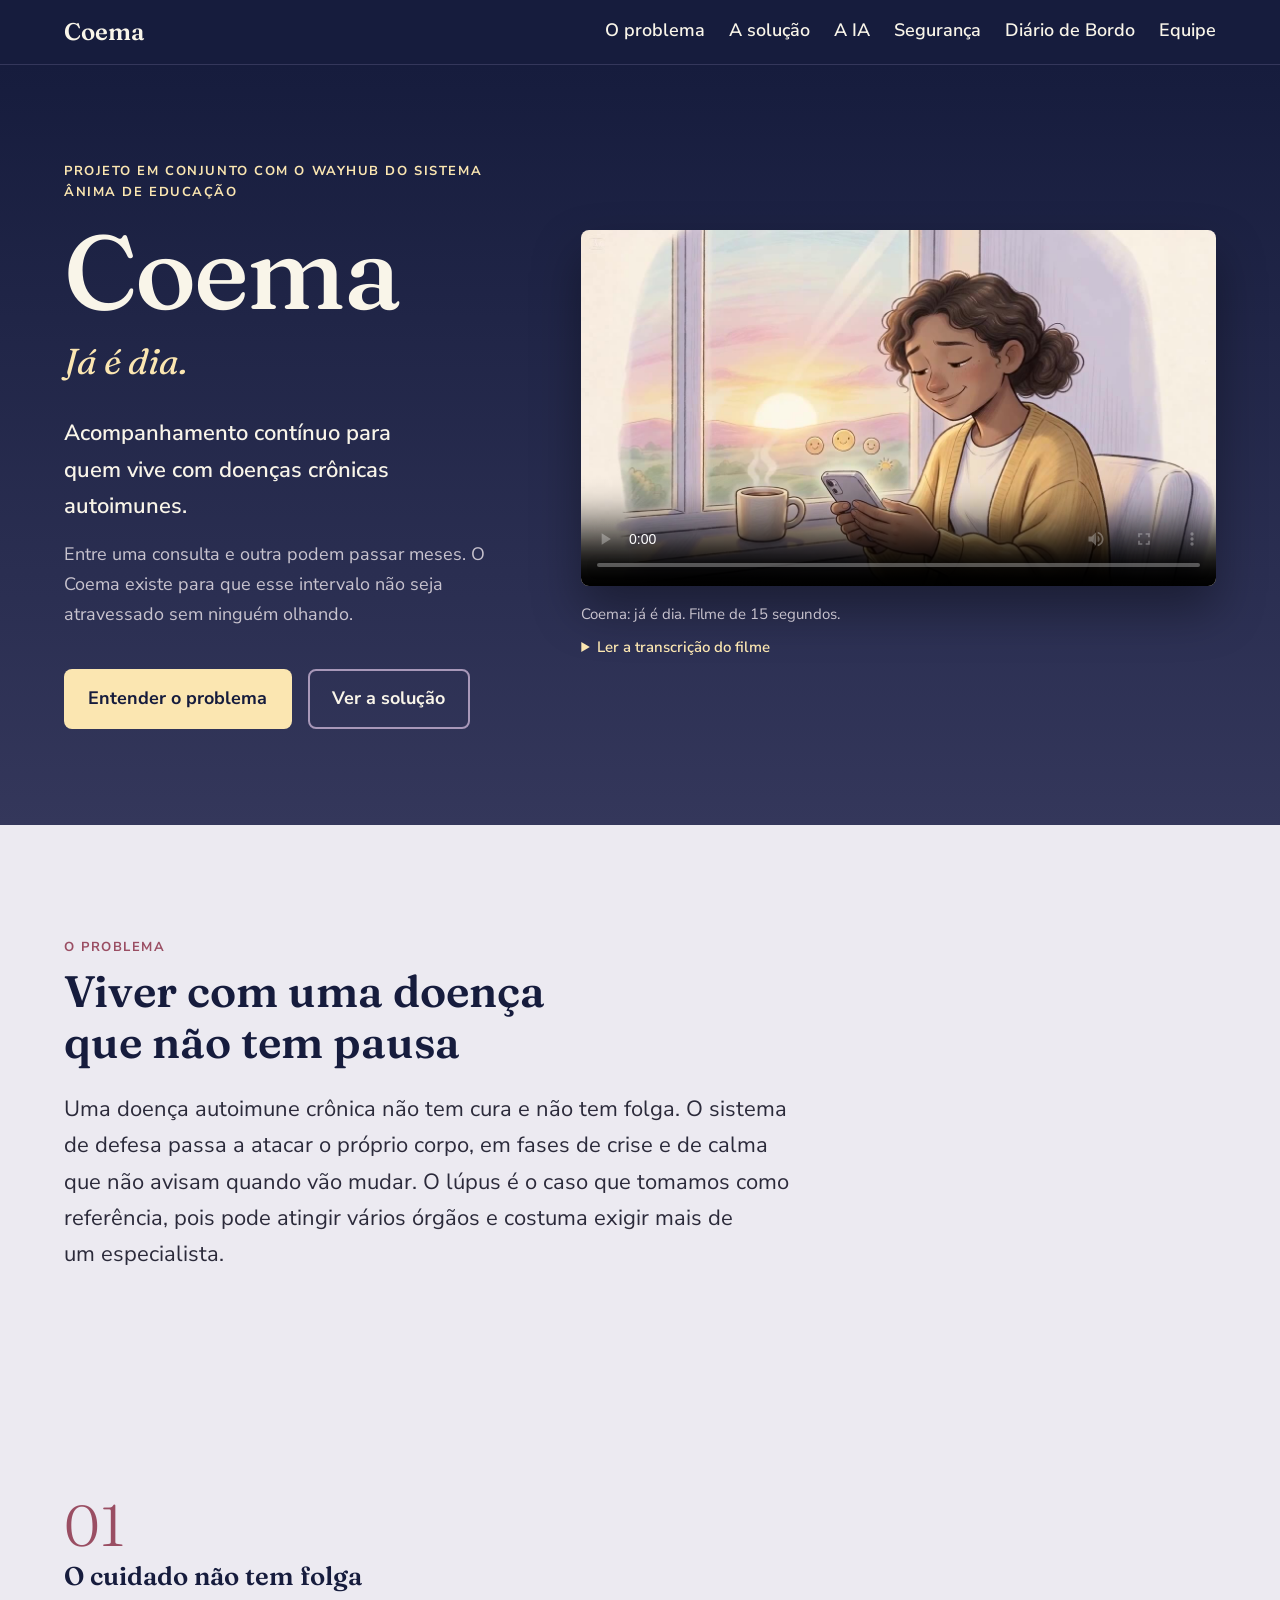
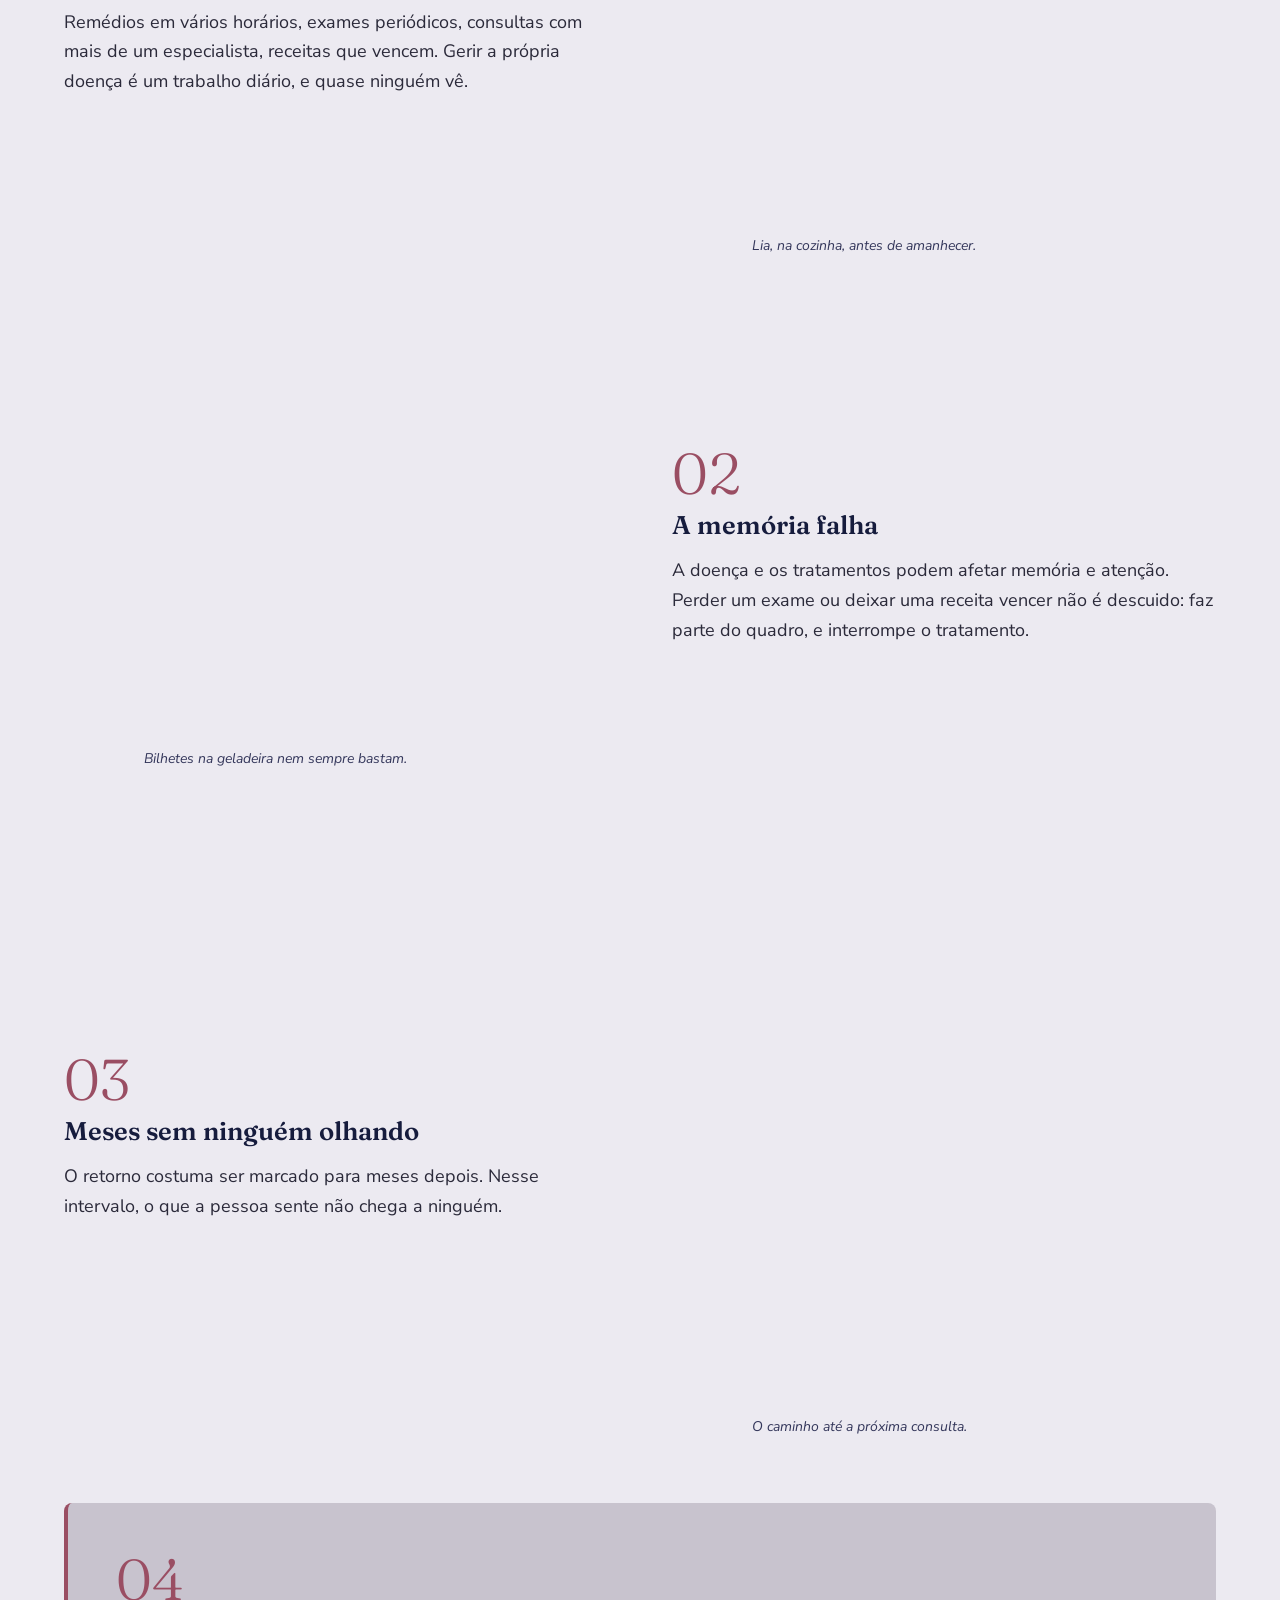
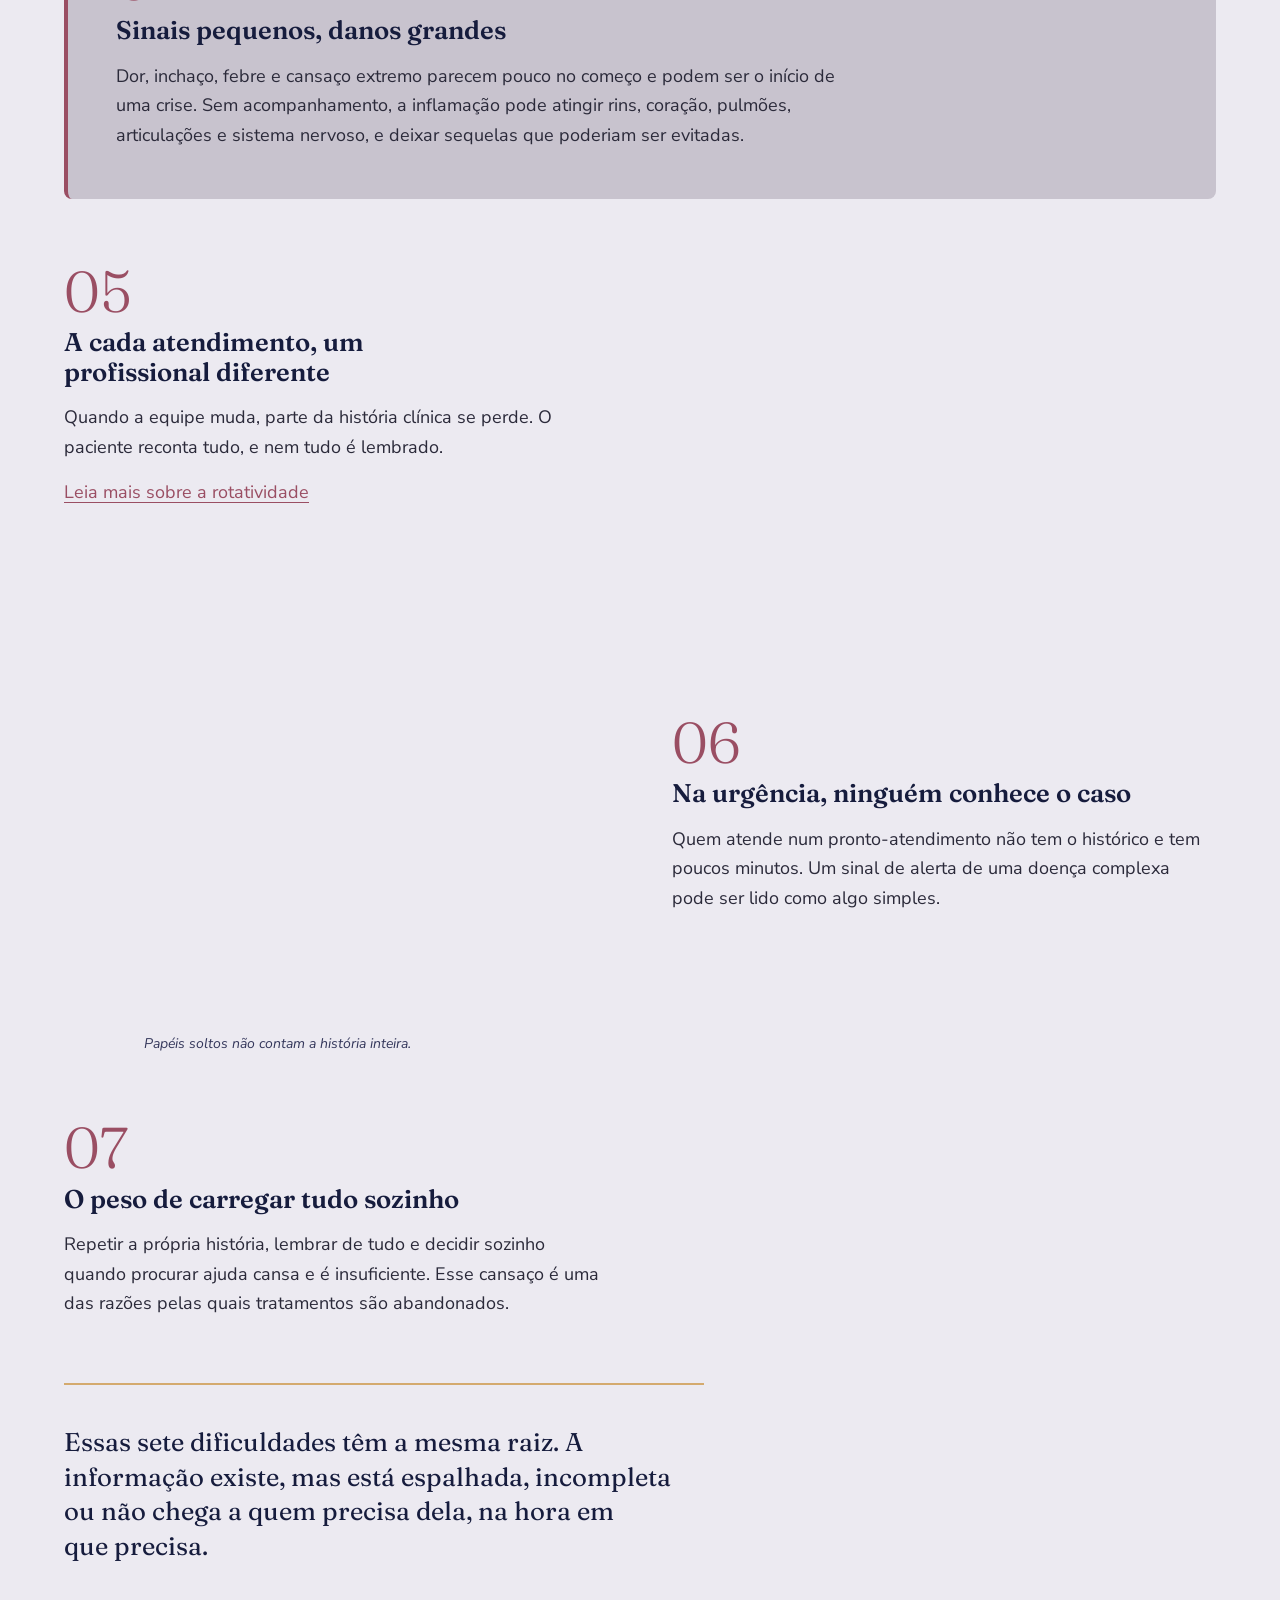
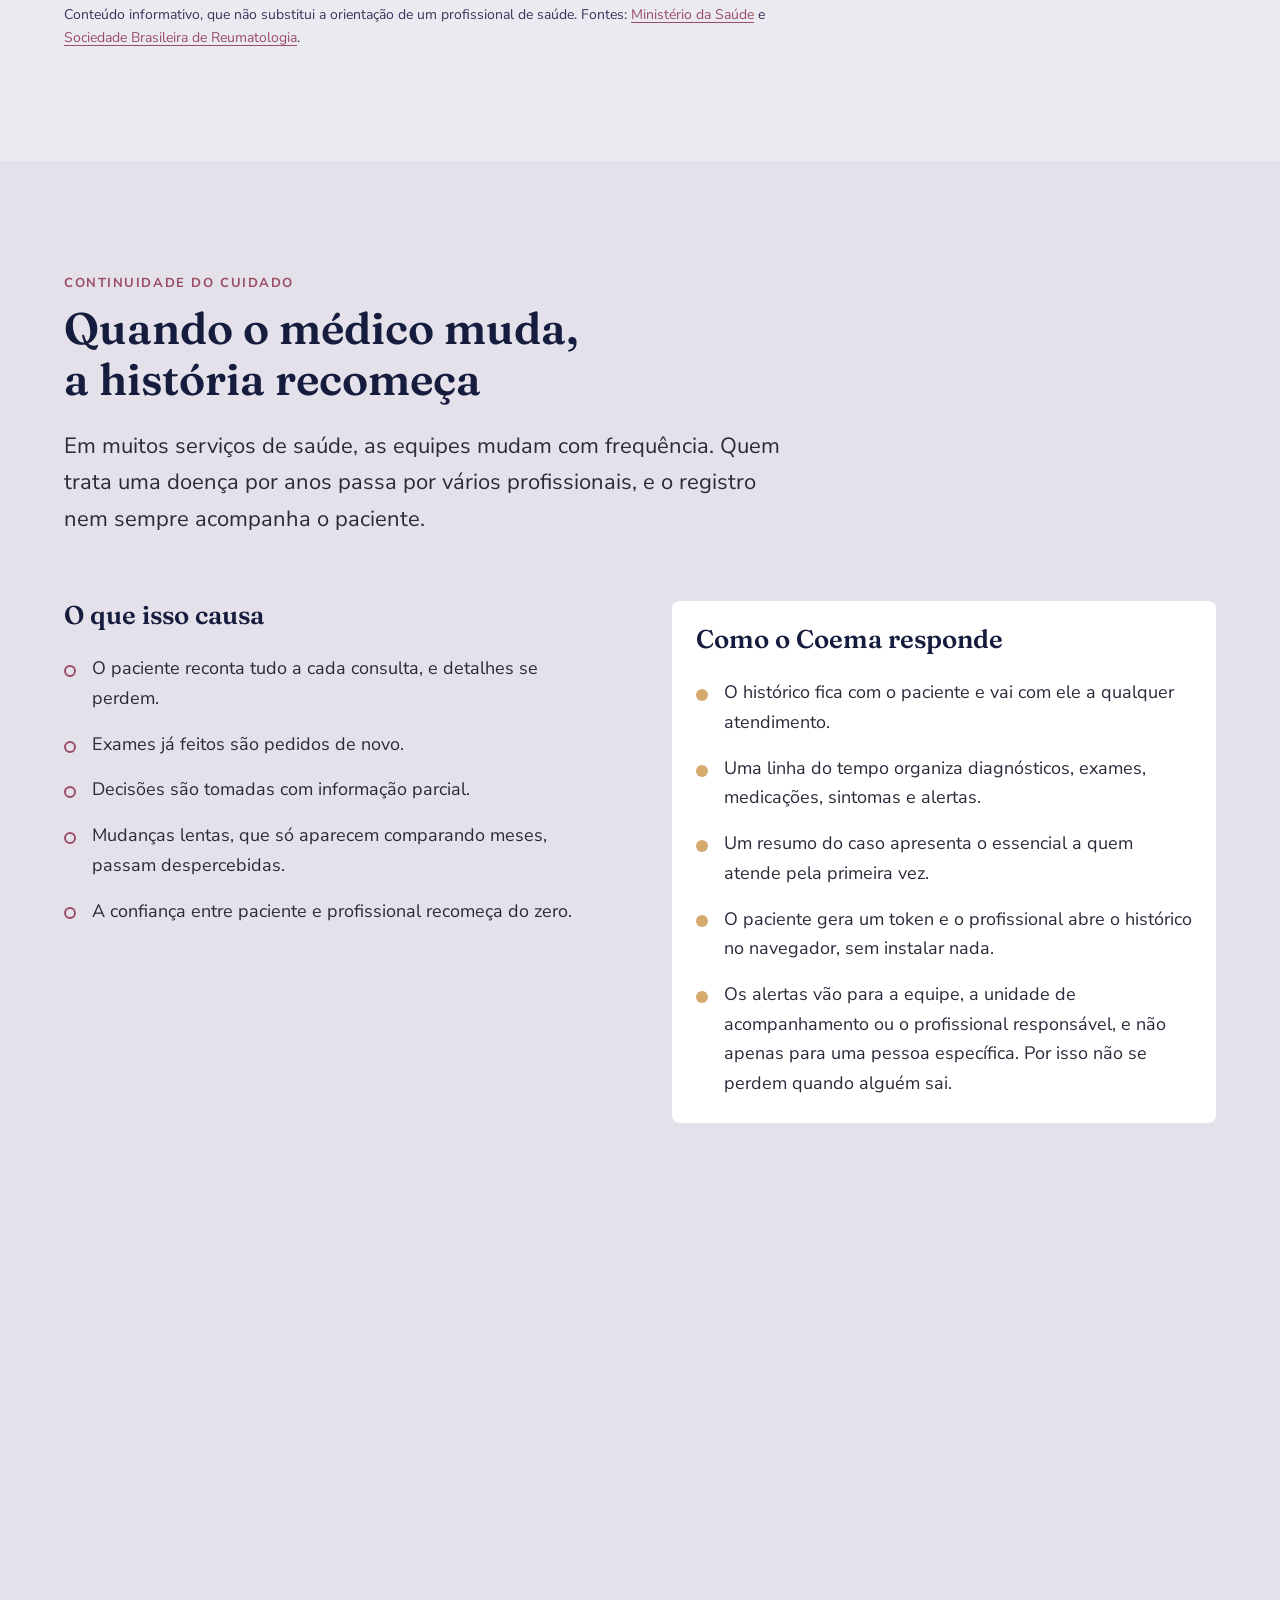
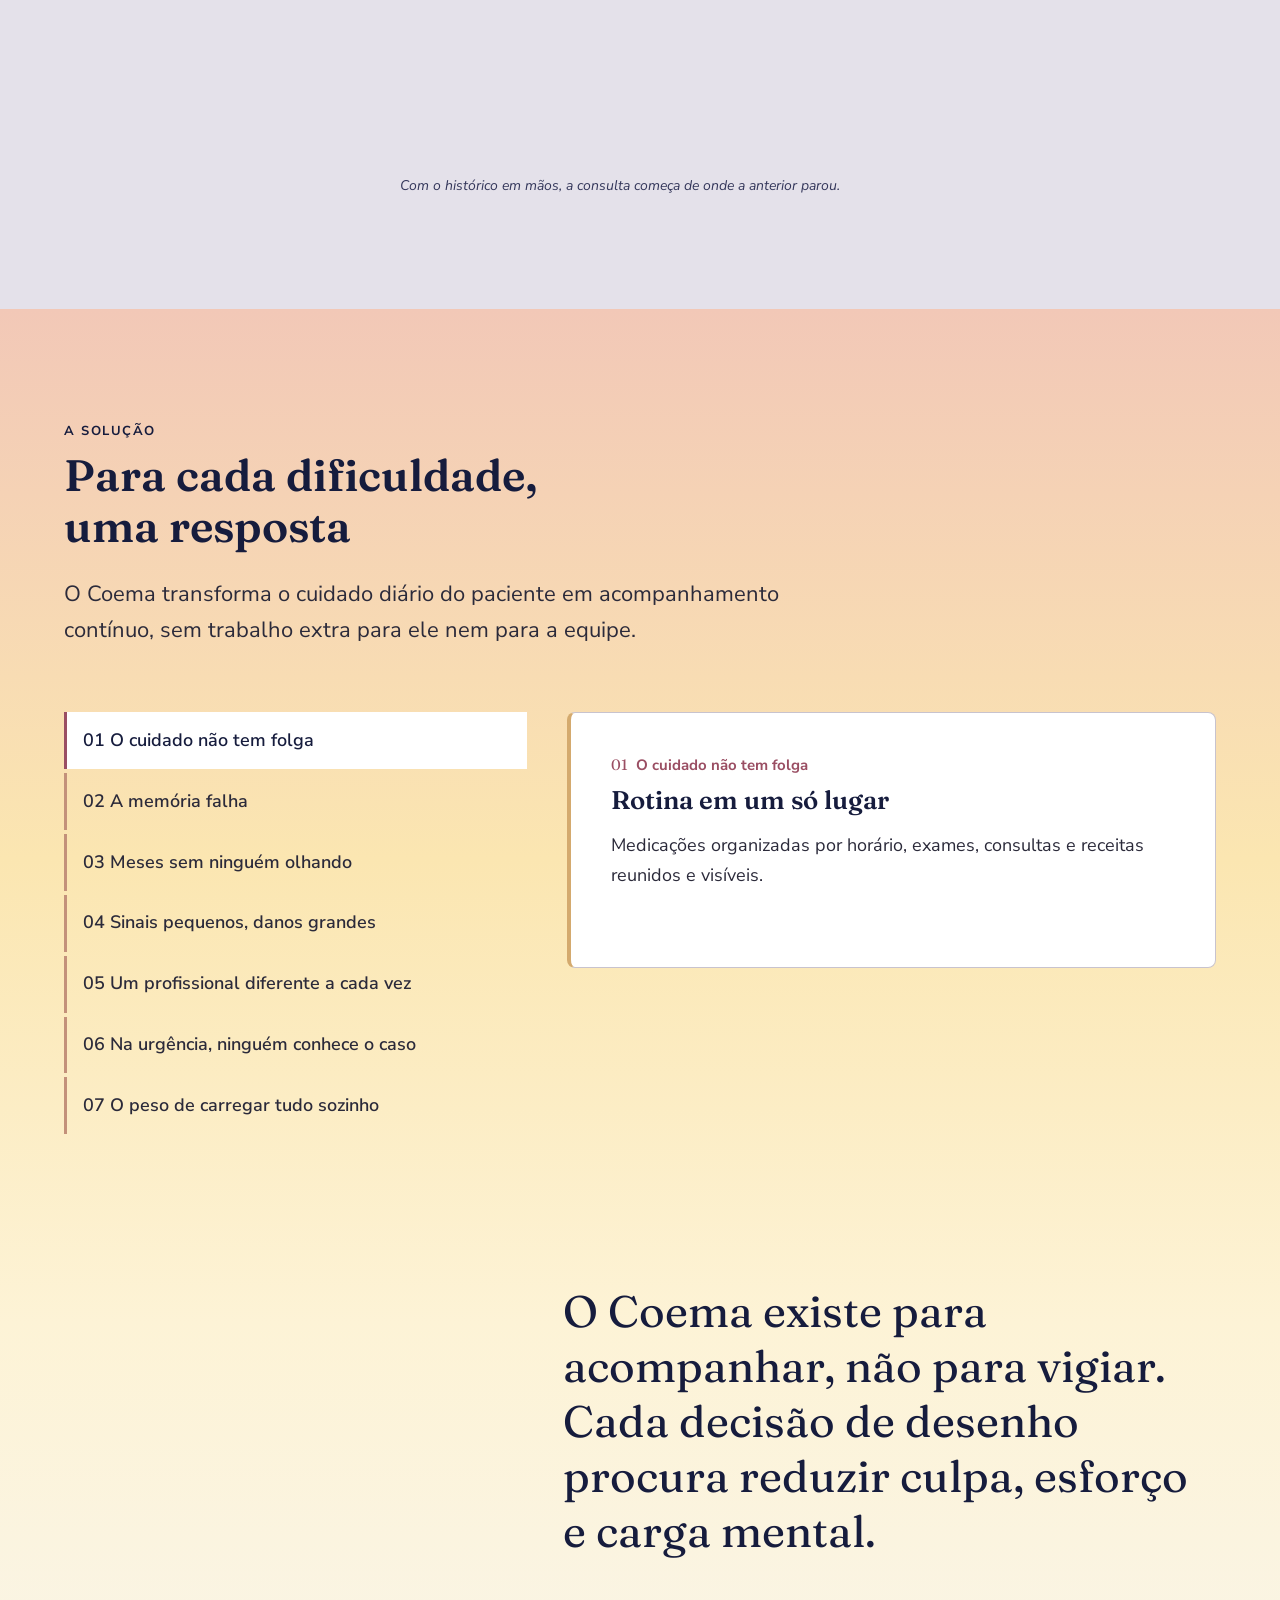
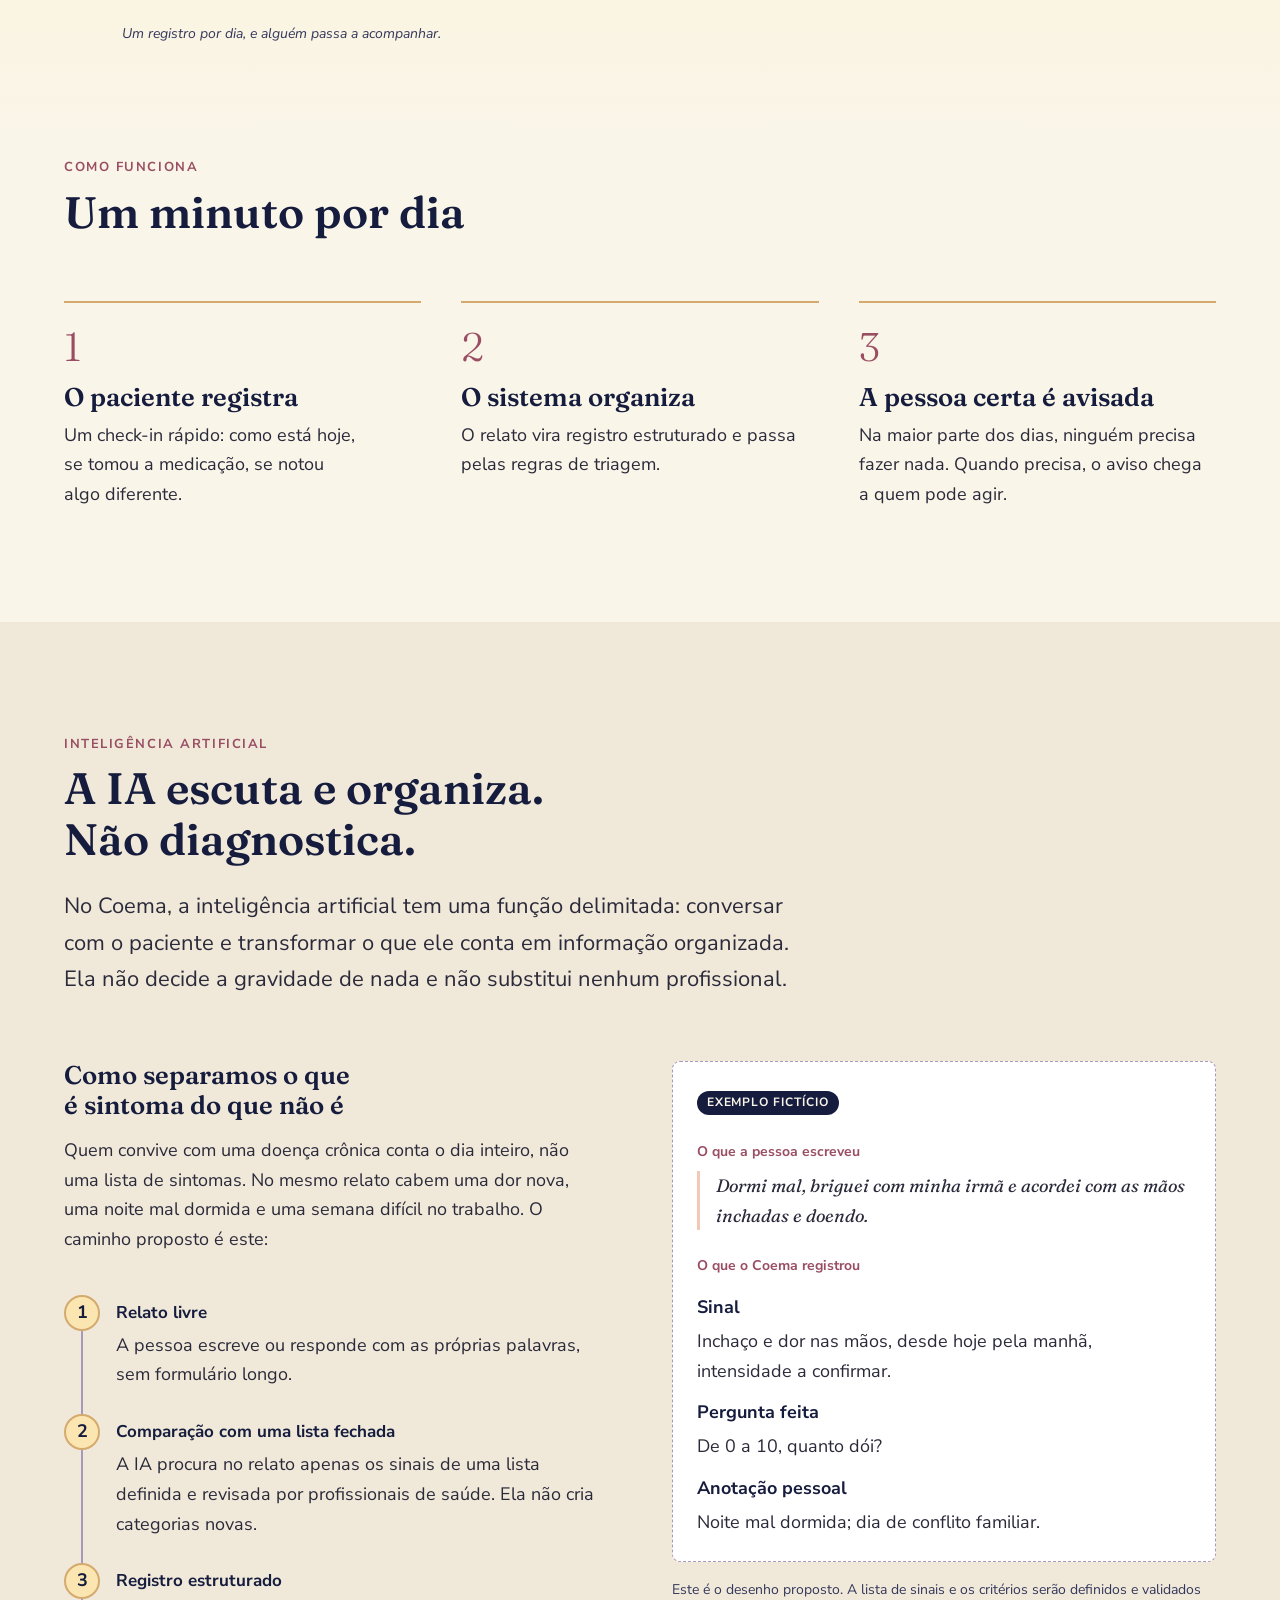
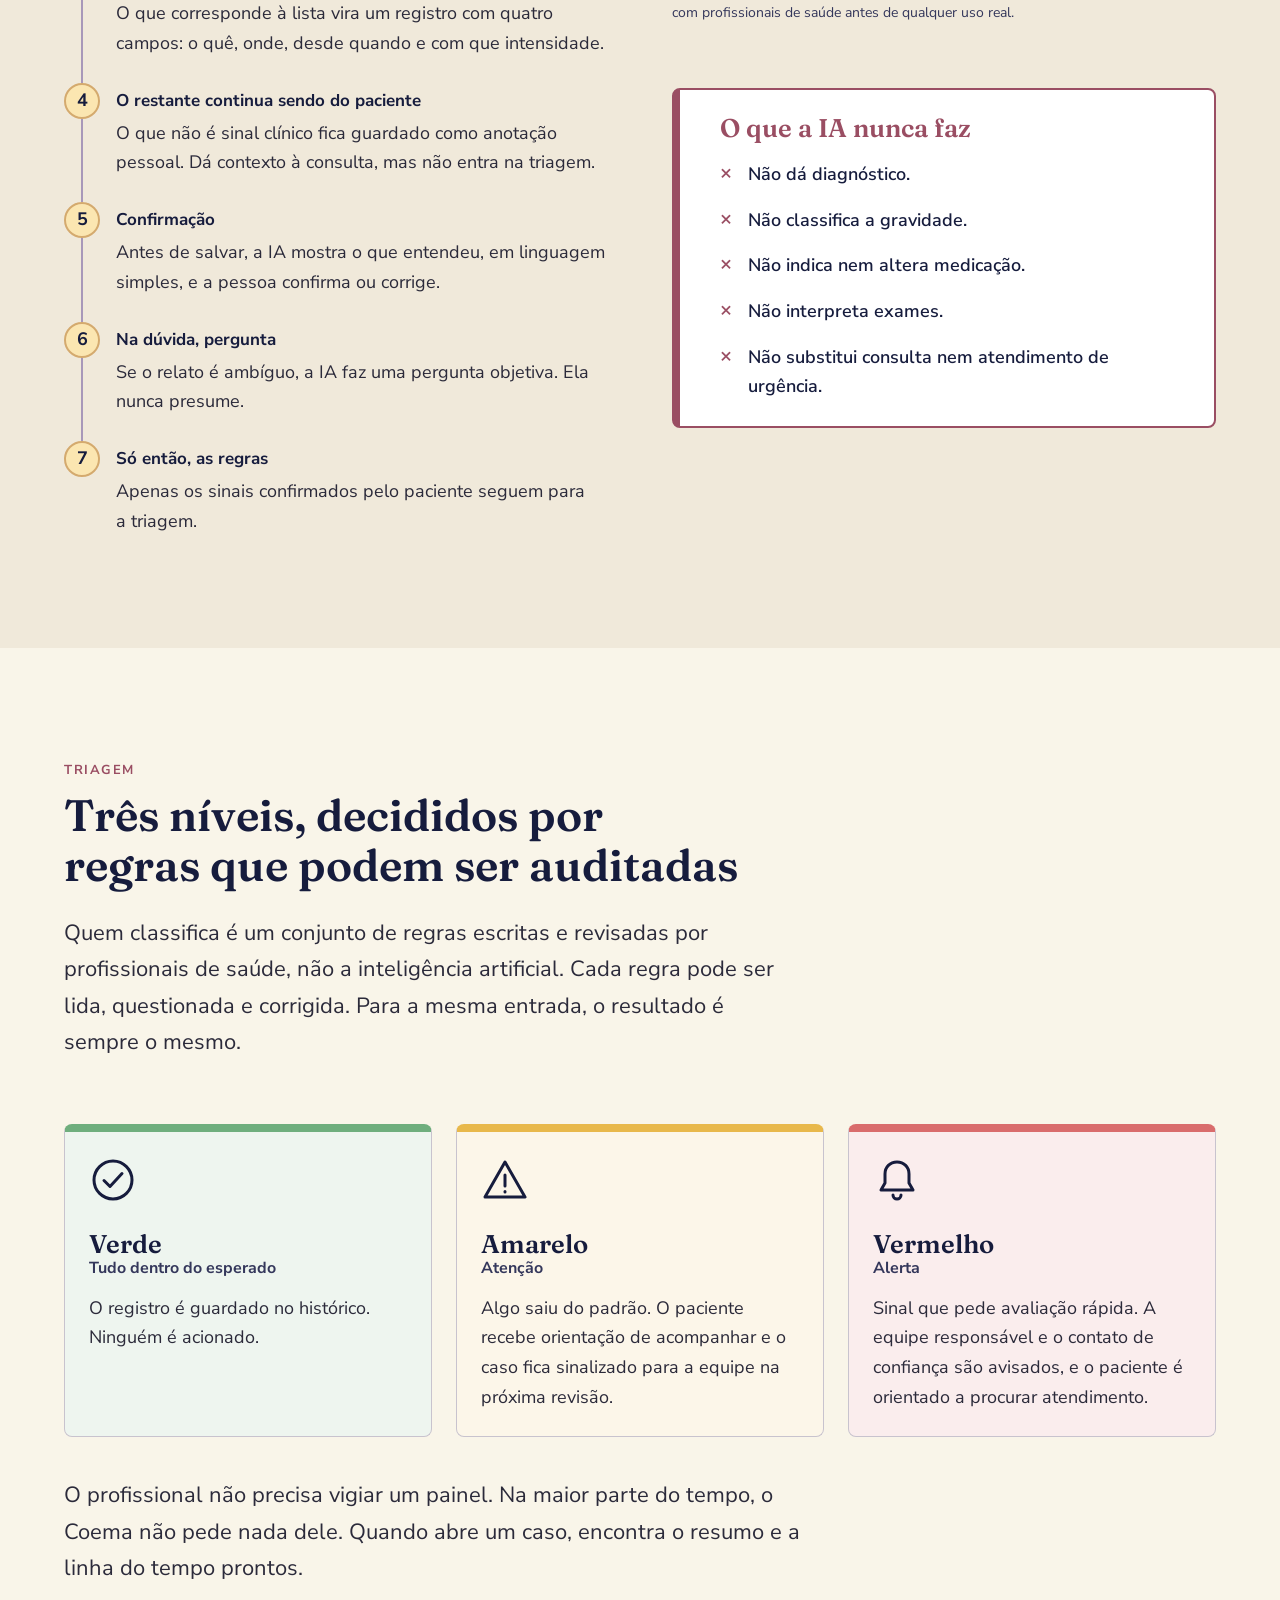
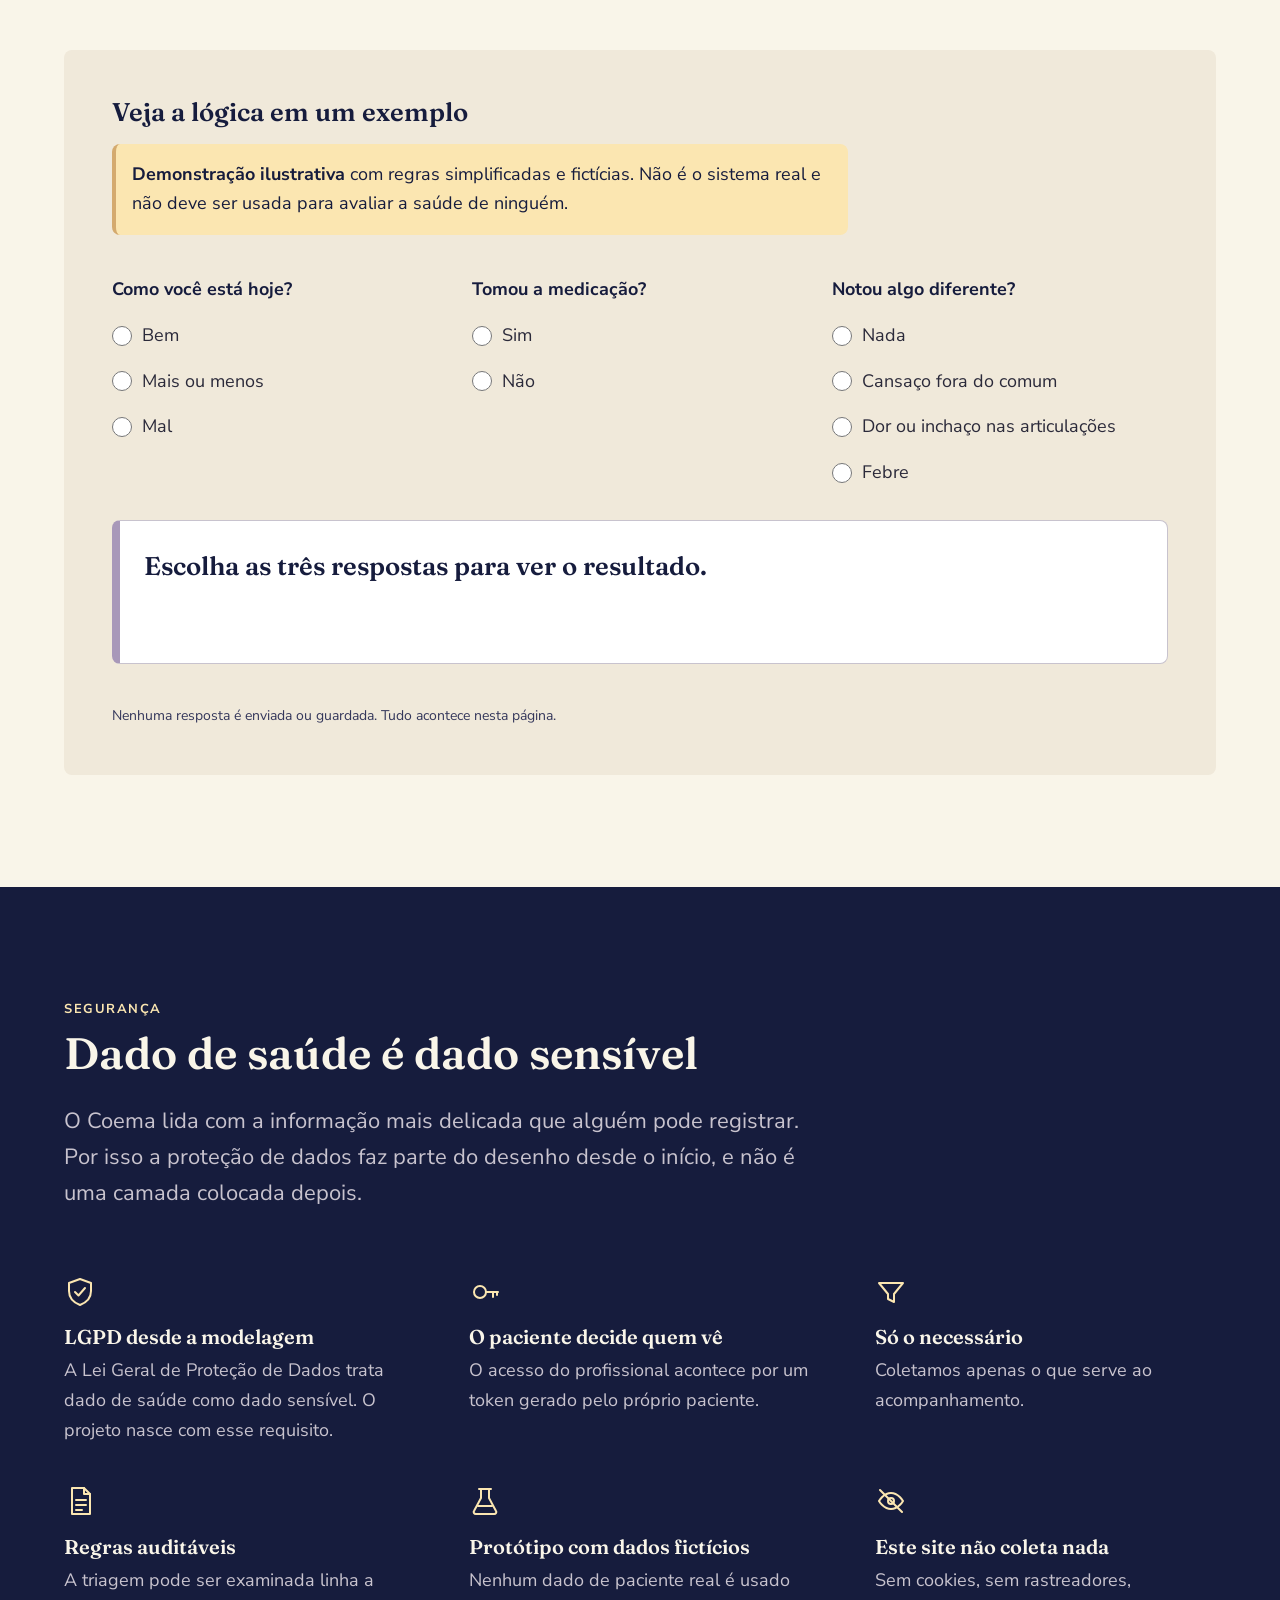
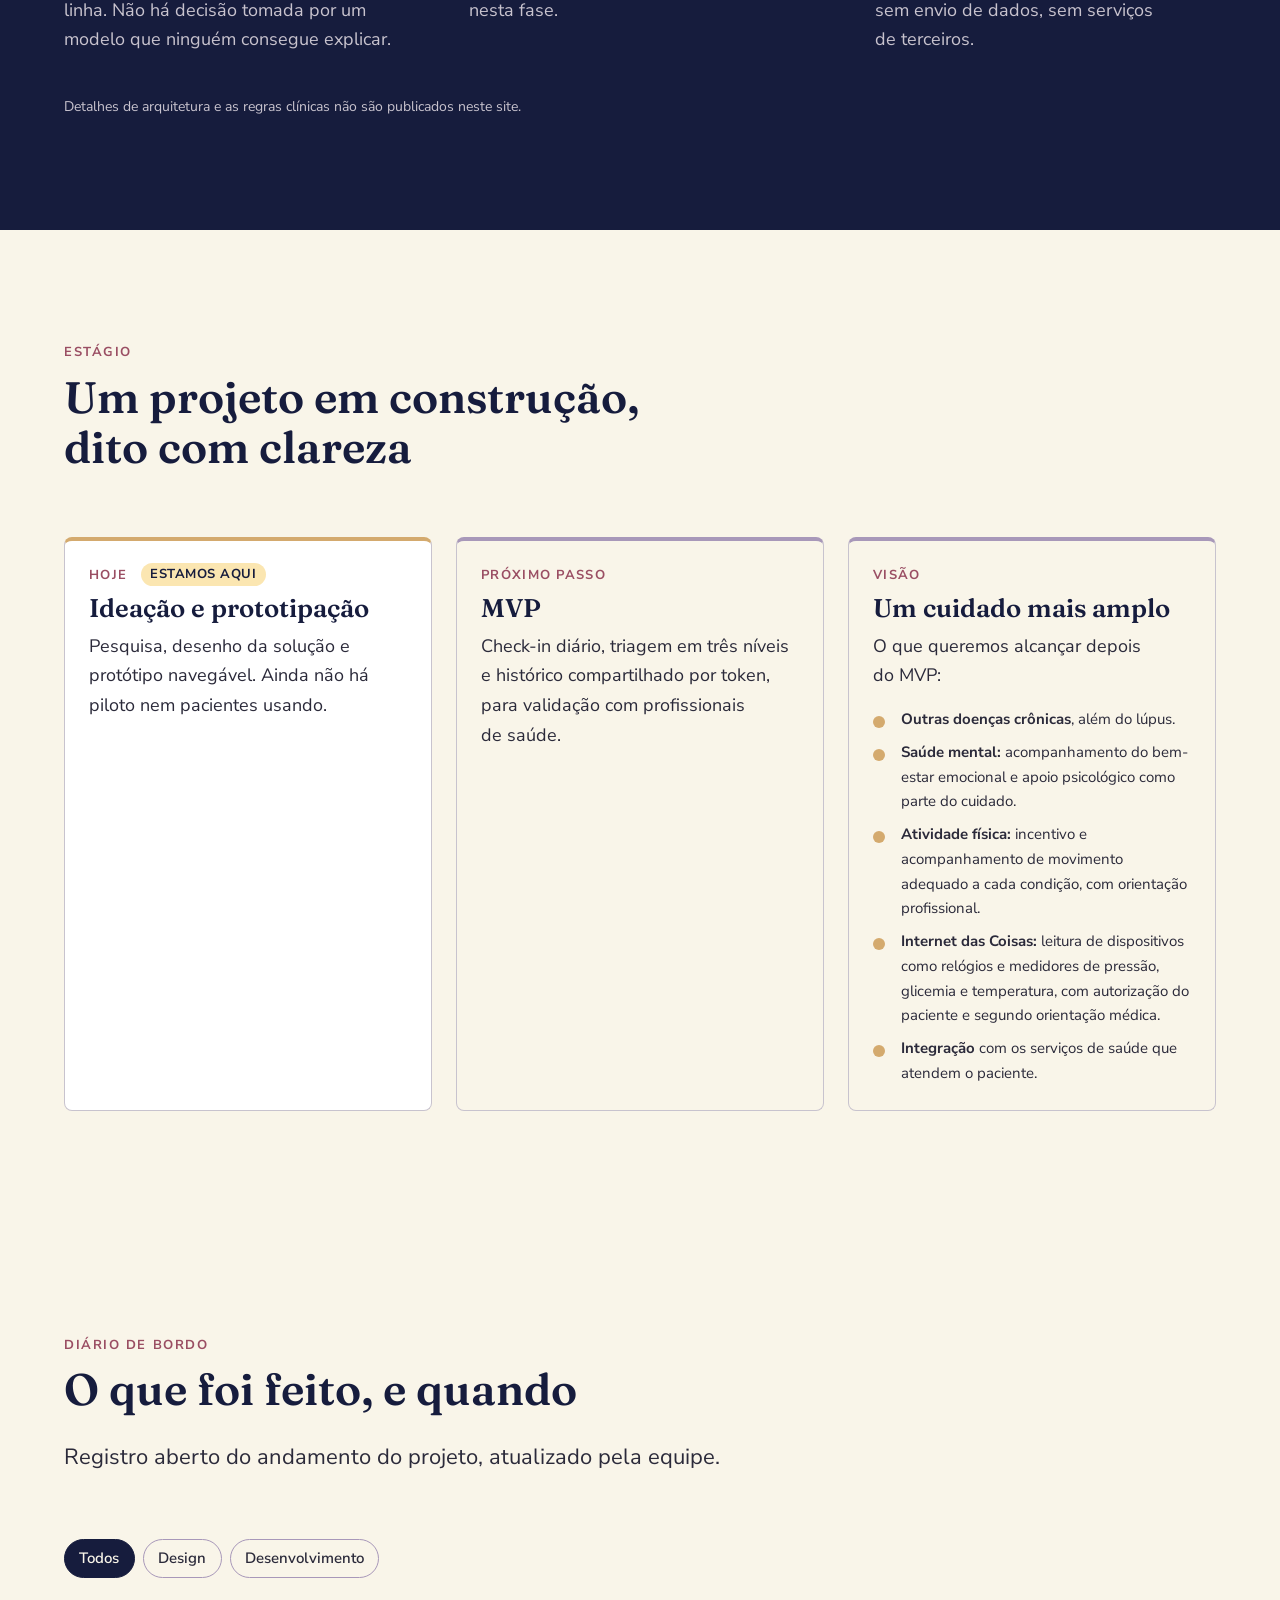
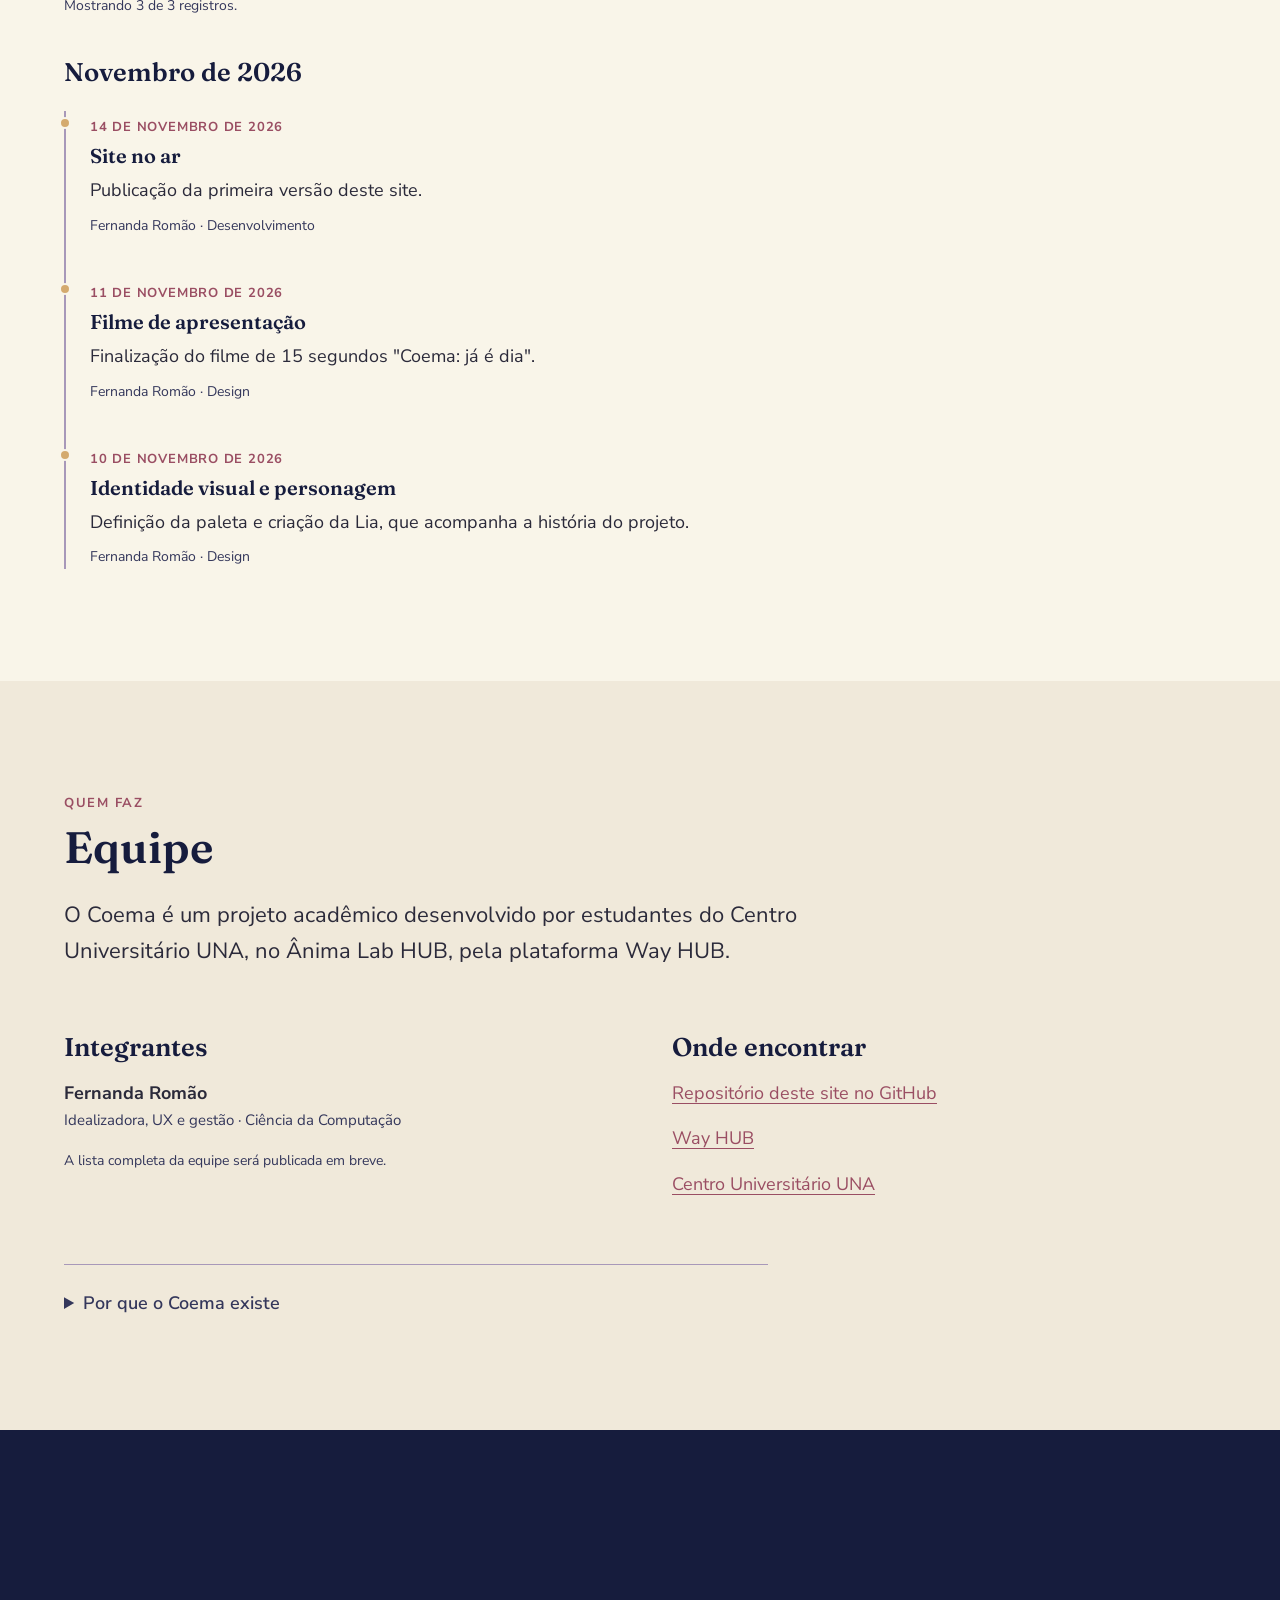
==== commit ccf0e4f8: "style: arco de cor do problema à solução" ====
--- a/index.html
+++ b/index.html
@@ -153,7 +153,6 @@
                 e leva a história inteira para quem atende. Coema. Em tupi: já é
                 dia.
               </p>
-              ".
             </details>
           </figure>
         </div>
@@ -1227,7 +1226,70 @@
         </div>
       </section>
 
-      <!-- AS PRÓXIMAS SEÇÕES ENTRAM AQUI -->
+          <!-- SEÇÃO 11: EQUIPE E INSTITUIÇÃO -->
+    <section class="secao equipe" id="equipe" aria-labelledby="equipe-titulo">
+      <div class="container">
+        <header class="secao__cabecalho">
+          <p class="rotulo">Quem faz</p>
+          <h2 class="secao__titulo" id="equipe-titulo">Equipe</h2>
+          <p class="secao__intro">O Coema é um projeto acadêmico desenvolvido por estudantes do Centro Universitário UNA, no Ânima Lab HUB, pela plataforma Way HUB.</p>
+        </header>
+
+        <div class="equipe__grade">
+          <div>
+            <h3 class="equipe__subtitulo">Integrantes</h3>
+            <!-- EQUIPE: trocar o parágrafo abaixo pela lista quando os dados estiverem confirmados.
+                 Modelo de item:
+                 <li><strong>Nome completo</strong> <span>Função no projeto · Curso</span></li>
+            -->
+            <ul class="equipe__lista">
+              <li><strong>Fernanda Romão</strong> <span>Idealizadora, UX e gestão · Ciência da Computação</span></li>
+            </ul>
+            <p class="nota">A lista completa da equipe será publicada em breve.</p>
+          </div>
+
+          <div>
+            <h3 class="equipe__subtitulo">Onde encontrar</h3>
+            <ul class="equipe__links">
+              <li><a href="https://github.com/NandaRomao/coema-site" target="_blank" rel="noopener noreferrer">Repositório deste site no GitHub</a></li>
+              <li><a href="https://way.animahub.com.br/" target="_blank" rel="noopener noreferrer">Way HUB</a></li>
+              <li><a href="https://www.una.br/" target="_blank" rel="noopener noreferrer">Centro Universitário UNA</a></li>
+              <!-- CONTATO: acrescentar aqui o e-mail do projeto quando estiver definido:
+                   <li><a href="mailto:ENDERECO">ENDERECO</a></li>
+              -->
+            </ul>
+          </div>
+        </div>
+
+        <!-- SEÇÃO 12: POR QUE O COEMA EXISTE (discreta) -->
+        <details class="porque">
+          <summary>Por que o Coema existe</summary>
+          <div class="porque__conteudo">
+            <!-- TEXTO DA FERNANDA: escrever aqui -->
+            <p>A história de como o Coema começou será contada aqui pela idealizadora.</p>
+            <p class="porque__assinatura">
+              Fernanda Romão, idealizadora ·
+              <a href="https://github.com/NandaRomao" target="_blank" rel="noopener noreferrer">GitHub</a> ·
+              <a href="https://www.linkedin.com/in/romaonanda/" target="_blank" rel="noopener noreferrer">LinkedIn</a>
+            </p>
+          </div>
+        </details>
+      </div>
+    </section>
     </main>
+      <footer class="rodape">
+    <img class="rodape__imagem" src="img/cenas/morro.webp" width="1200" height="1101" loading="lazy" decoding="async" alt="Ilustração de uma mulher de costas, no alto de um morro, olhando o sol nascer sobre a cidade.">
+
+    <div class="container rodape__interno">
+      <p class="rodape__marca">Coema. <em>Já é dia.</em></p>
+      <p>Projeto acadêmico · UNA · Ânima Lab HUB · <span data-ano>2026</span></p>
+      <p class="rodape__aviso">Este site tem caráter informativo e não oferece orientação médica. Em caso de urgência, procure atendimento.</p>
+      <ul class="rodape__links">
+        <li><a href="#topo">Voltar ao topo</a></li>
+        <li><a href="https://github.com/NandaRomao/coema-site" target="_blank" rel="noopener noreferrer">GitHub</a></li>
+        <li><a href="https://way.animahub.com.br/" target="_blank" rel="noopener noreferrer">Way HUB</a></li>
+      </ul>
+    </div>
+  </footer>
   </body>
 </html>
--- a/css/secoes.css
+++ b/css/secoes.css
@@ -314,4 +314,166 @@
 
 .nota--clara {
   color: var(--lavanda-clara);
+}
+/* Seção 11: equipe */
+
+.equipe {
+  background-color: var(--papel-sombra);
+}
+
+.equipe__grade {
+  display: grid;
+  gap: var(--espaco-4);
+}
+
+@media (min-width: 52rem) {
+  .equipe__grade {
+    grid-template-columns: 1fr 1fr;
+    gap: var(--espaco-5);
+  }
+}
+
+.equipe__subtitulo {
+  margin-bottom: var(--espaco-2);
+  font-size: var(--titulo-3);
+  color: var(--noite);
+}
+
+.equipe__lista,
+.equipe__links {
+  display: grid;
+  gap: var(--espaco-2);
+  padding: 0;
+  list-style: none;
+}
+
+.equipe__lista span {
+  display: block;
+  font-size: 0.9375rem;
+  color: var(--indigo);
+}
+
+.equipe .nota {
+  margin-top: var(--espaco-2);
+}
+
+/* Seção 12: por que o Coema existe (discreta) */
+
+.porque {
+  margin-top: var(--espaco-5);
+  padding-top: var(--espaco-3);
+  border-top: 1px solid var(--lavanda);
+  max-width: 44rem;
+}
+
+.porque summary {
+  cursor: pointer;
+  font-weight: 600;
+  color: var(--indigo);
+}
+
+.porque__conteudo {
+  margin-top: var(--espaco-2);
+}
+
+.porque__conteudo p + p {
+  margin-top: var(--espaco-2);
+}
+
+.porque__assinatura {
+  font-size: 0.9375rem;
+  color: var(--indigo);
+}
+
+/* Rodapé */
+
+.rodape {
+  background-color: var(--noite);
+  color: var(--lavanda-clara);
+}
+
+.rodape__imagem {
+  width: 100%;
+  height: clamp(14rem, 38vw, 26rem);
+  object-fit: cover;
+  object-position: center 60%;
+}
+
+.rodape__interno {
+  display: grid;
+  gap: var(--espaco-2);
+  padding-block: var(--espaco-4) var(--espaco-5);
+  font-size: 0.9375rem;
+}
+
+.rodape__marca {
+  font-family: var(--fonte-titulo);
+  font-size: var(--titulo-2);
+  line-height: 1.1;
+  color: var(--papel);
+}
+
+.rodape__marca em {
+  color: var(--sol);
+}
+
+.rodape__aviso {
+  max-width: 40rem;
+}
+
+.rodape__links {
+  display: flex;
+  flex-wrap: wrap;
+  gap: var(--espaco-1) var(--espaco-3);
+  margin-top: var(--espaco-1);
+  padding: 0;
+  list-style: none;
+}
+
+.rodape a {
+  color: var(--sol);
+}
+/* Arco de cor: do fim da noite (problema) ao amanhecer (solução) */
+
+.problema {
+  background-color: #eceaf1;
+}
+
+.rotatividade {
+  background-color: #e4e1ea;
+}
+
+.rotatividade__coluna--resposta {
+  background-color: #fff;
+}
+
+.solucao {
+  background-image: linear-gradient(
+    180deg,
+    var(--aurora) 0%,
+    var(--sol) 38%,
+    #fdf3d6 70%,
+    var(--papel) 100%
+  );
+}
+
+.funciona {
+  background-color: var(--papel);
+}
+
+.solucao .rotulo {
+  color: var(--noite);
+}
+
+.solucao .pares__aba {
+  border-left-color: var(--terracota);
+}
+
+.solucao .pares__aba:hover {
+  background-color: rgb(255 255 255 / 0.5);
+}
+
+.solucao .pares__aba[aria-selected="true"] {
+  background-color: #fff;
+  border-left-color: var(--rose-escuro);
 }
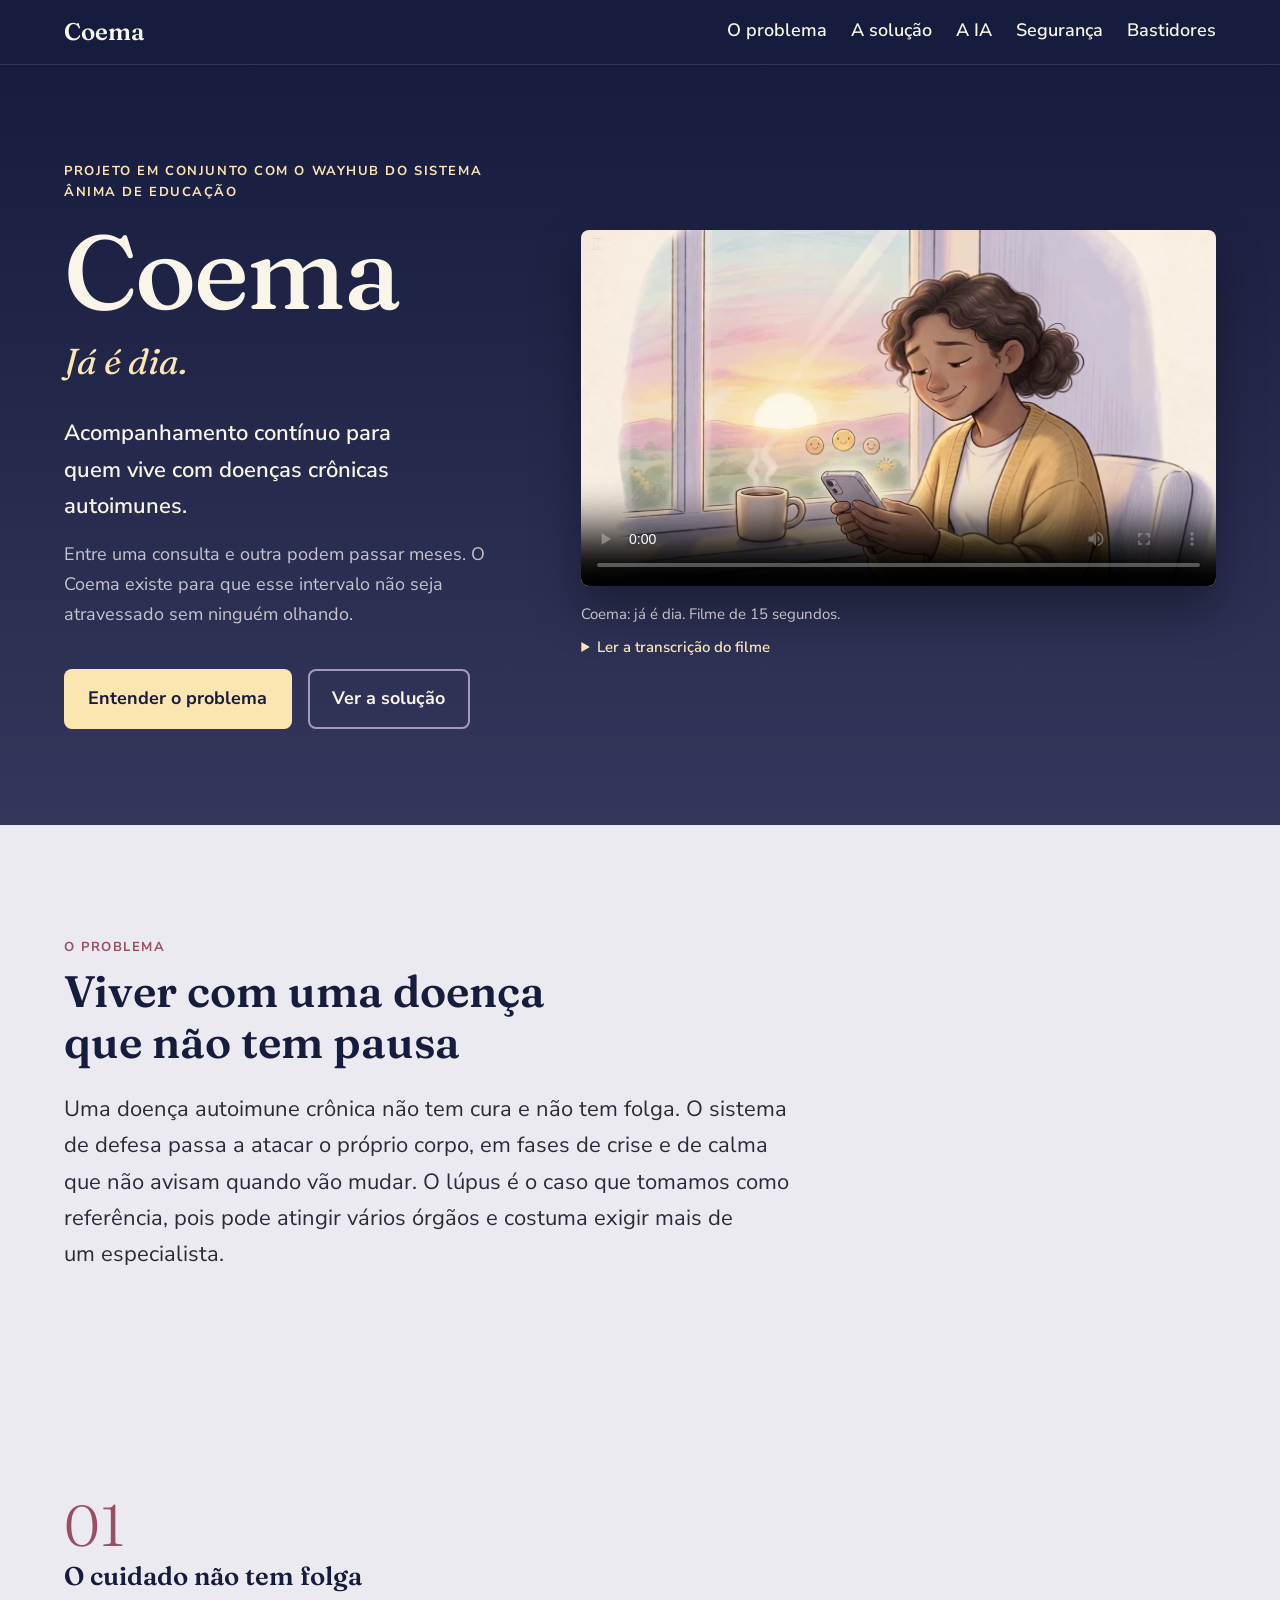
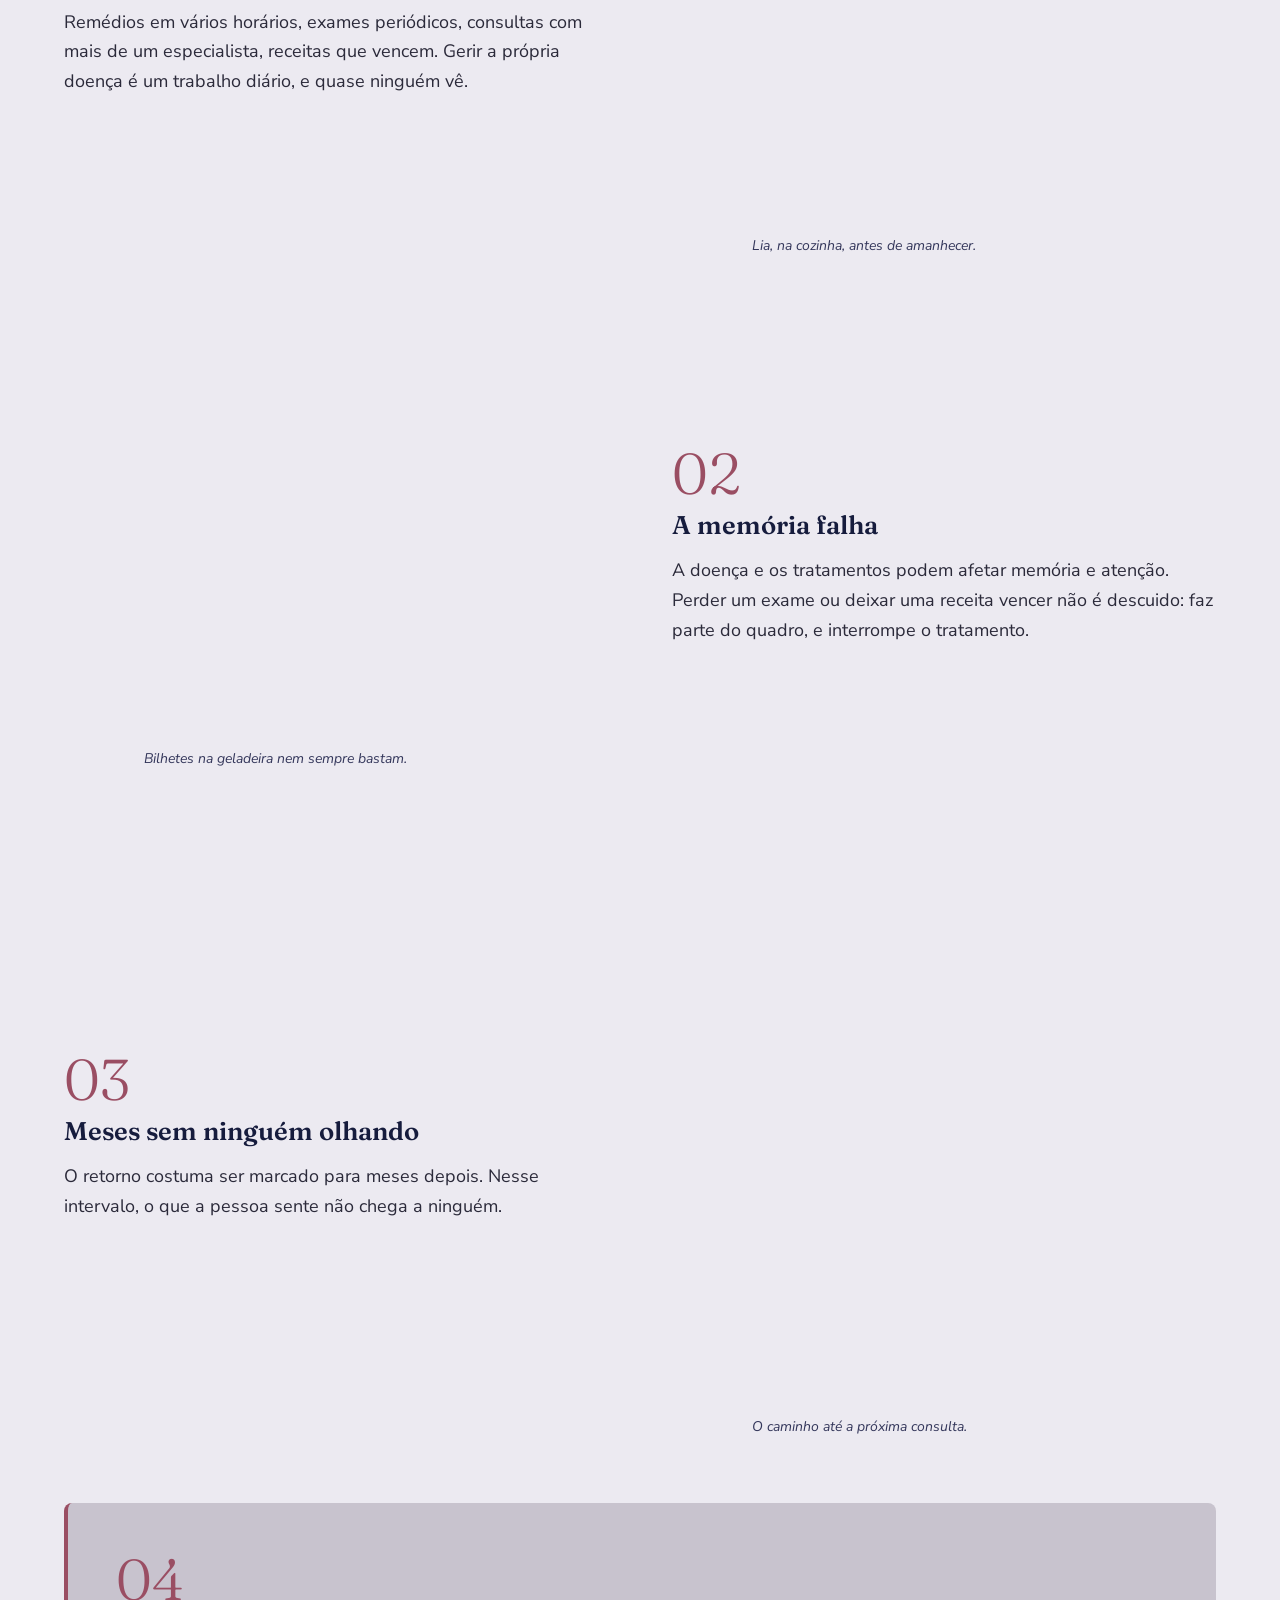
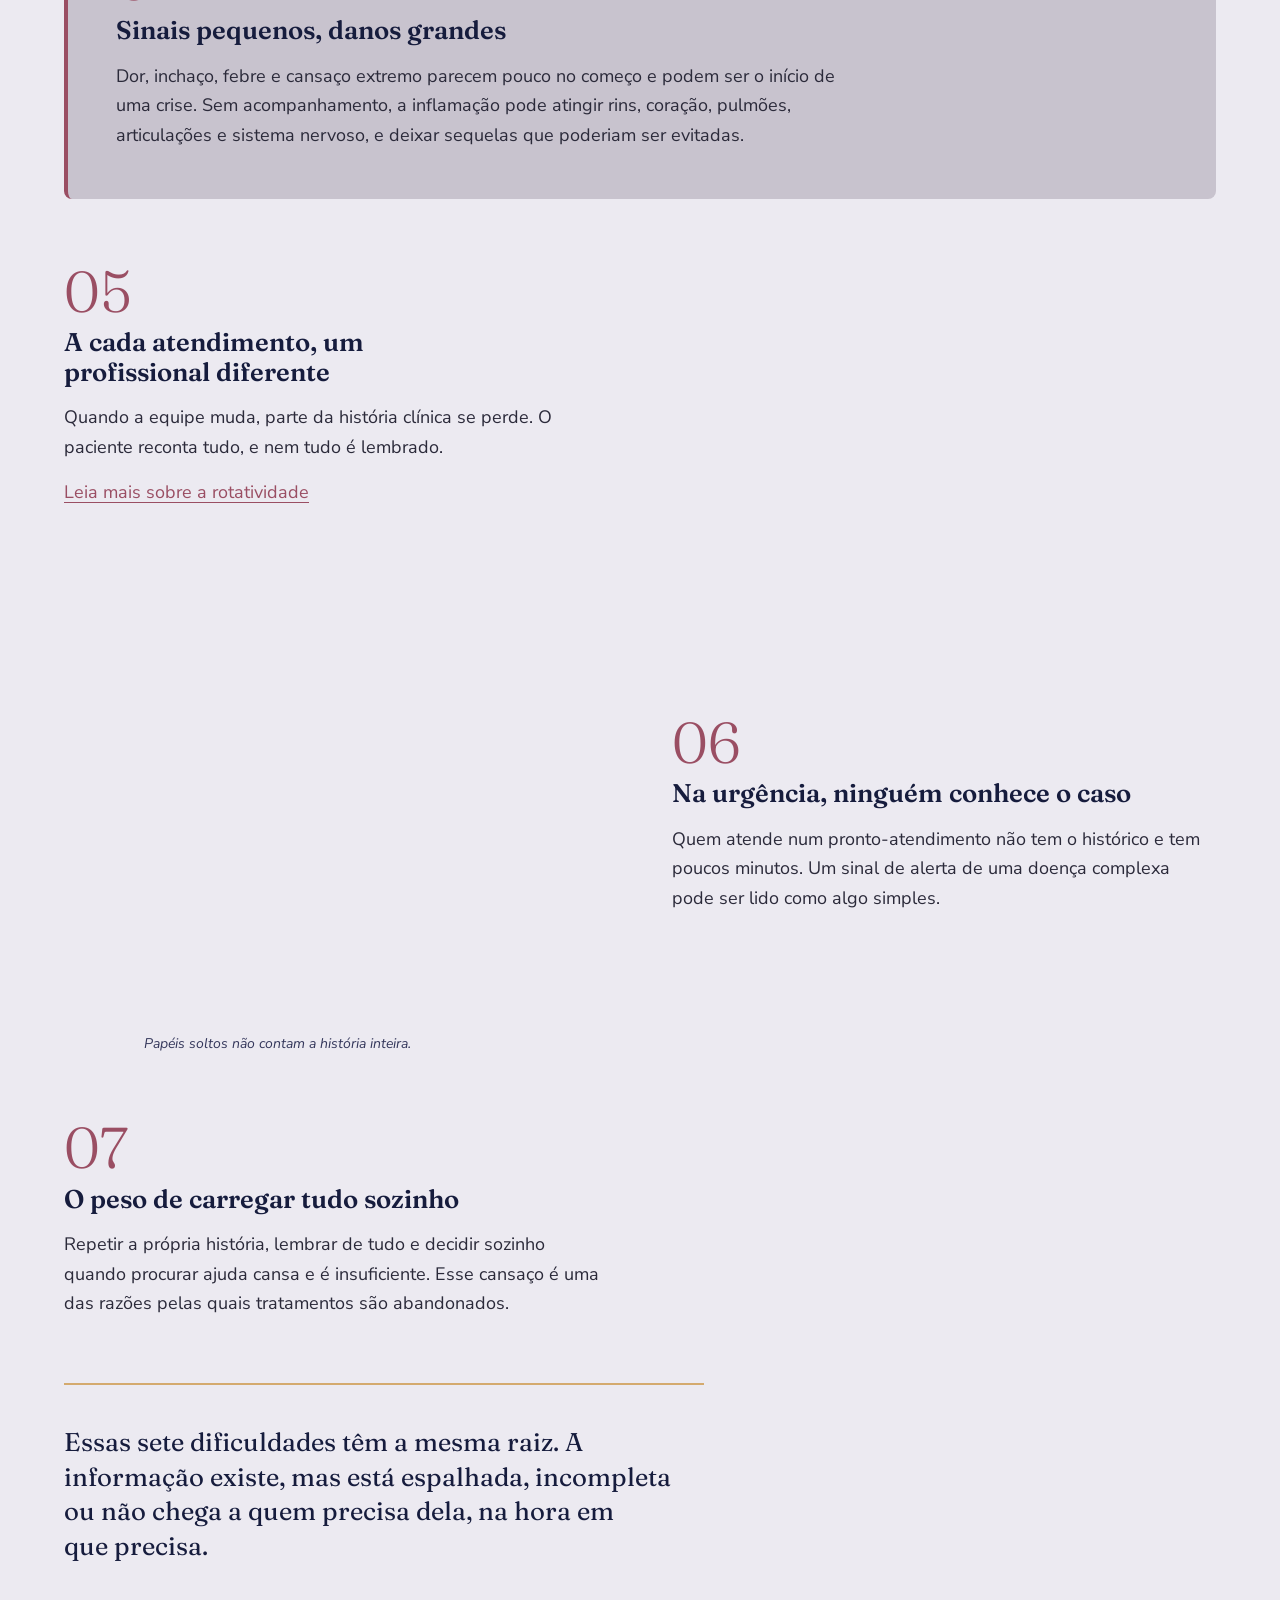
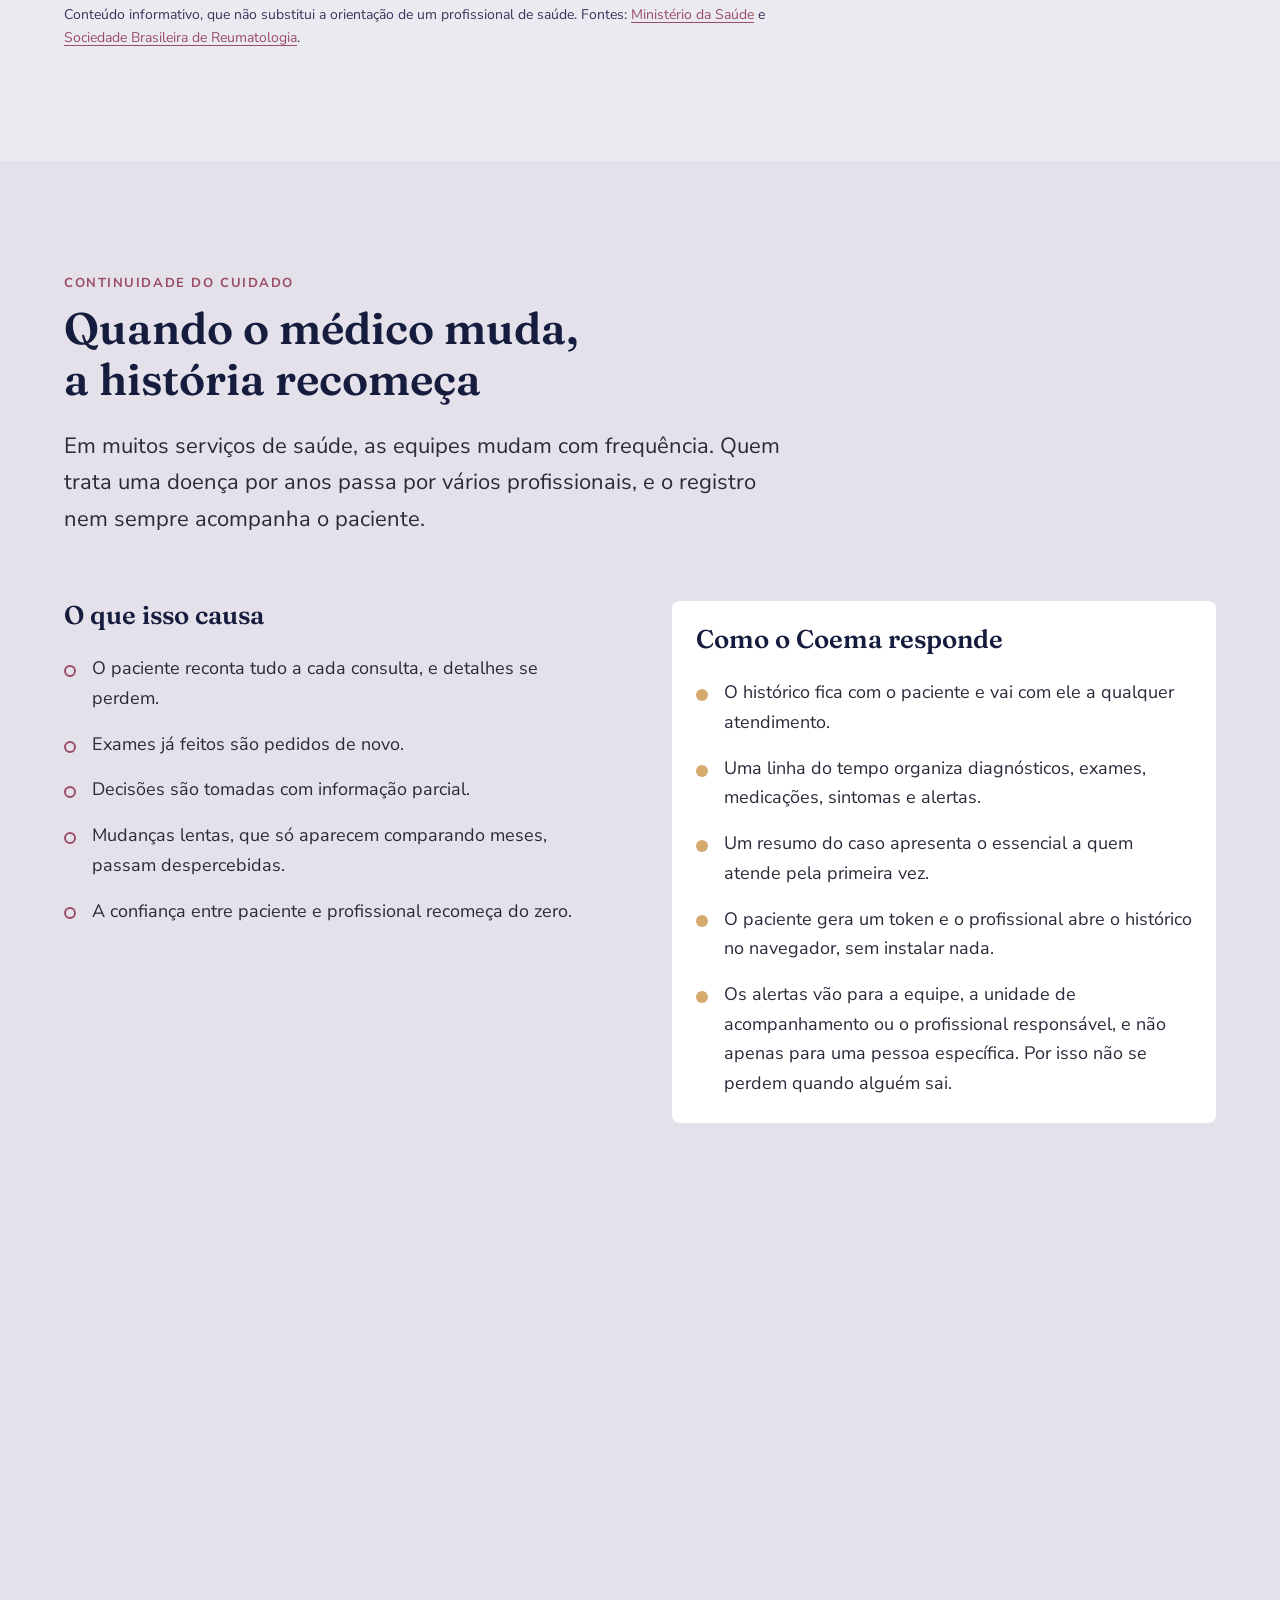
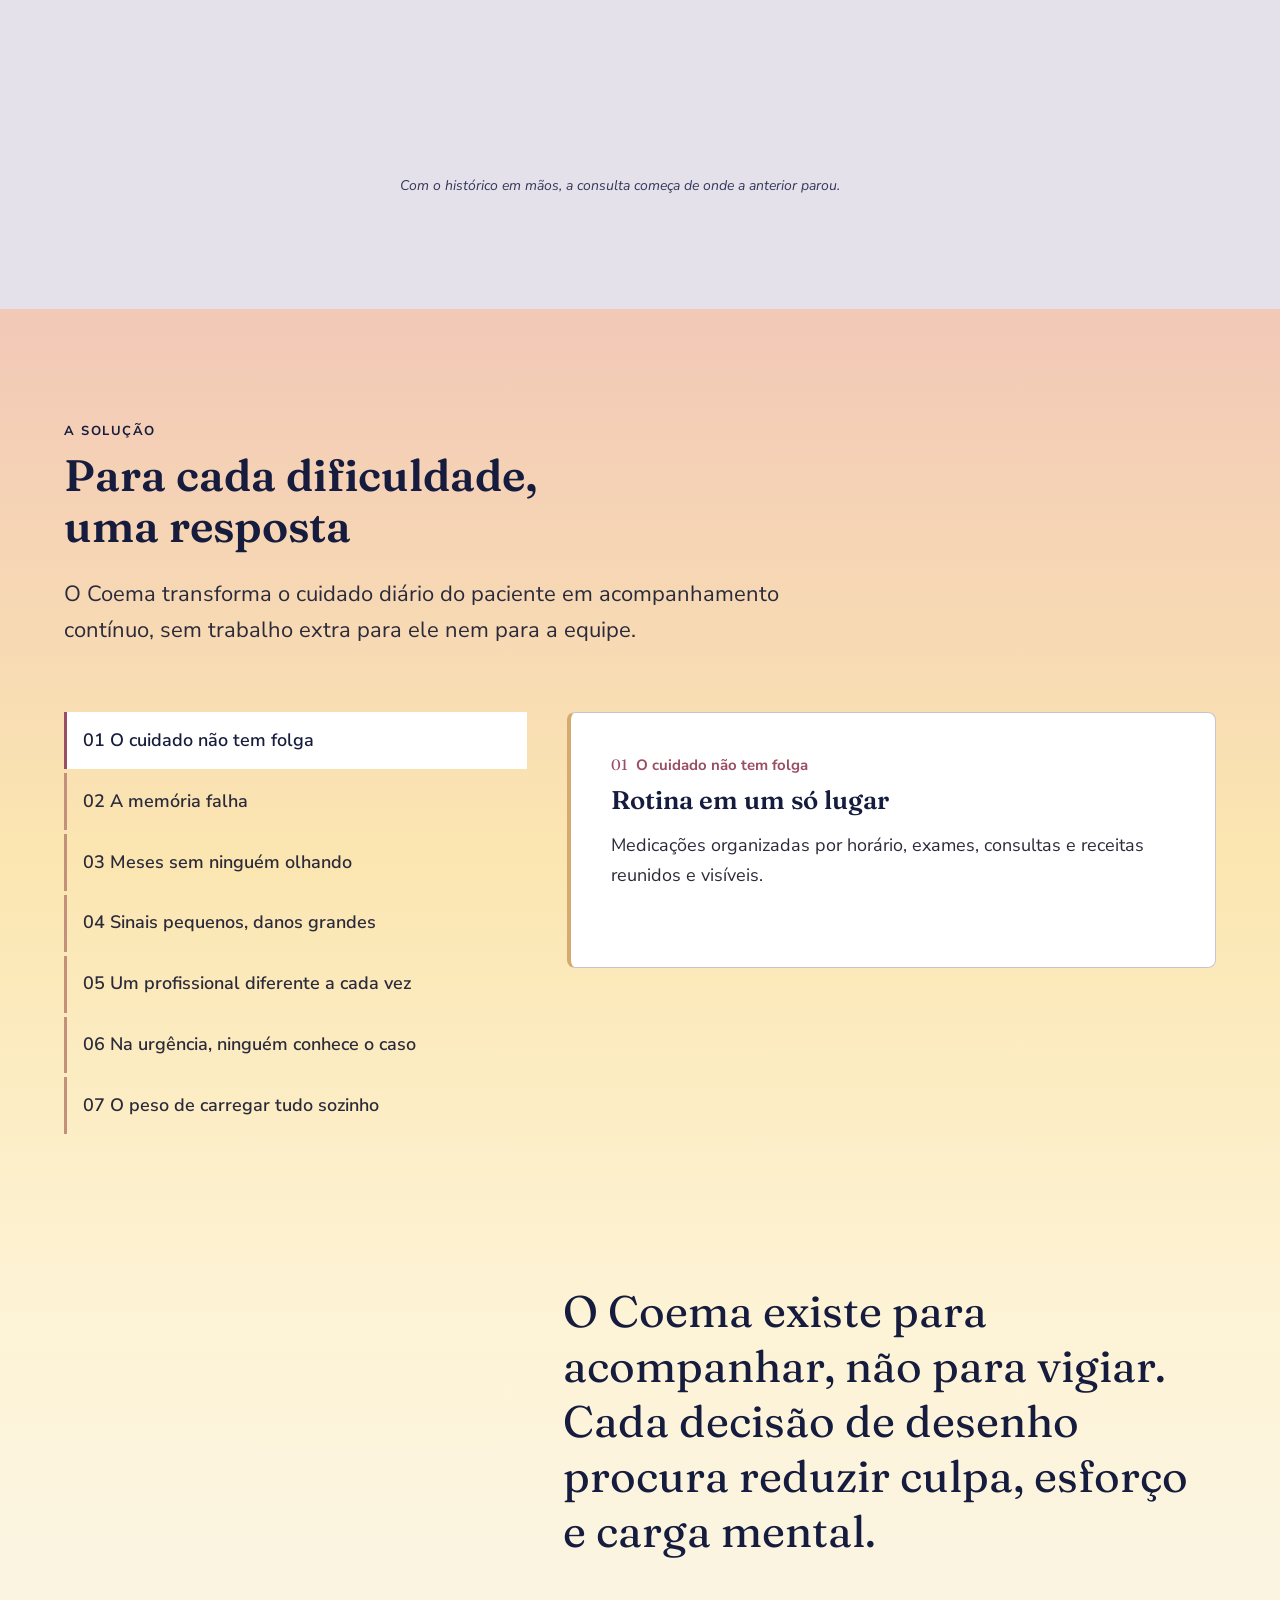
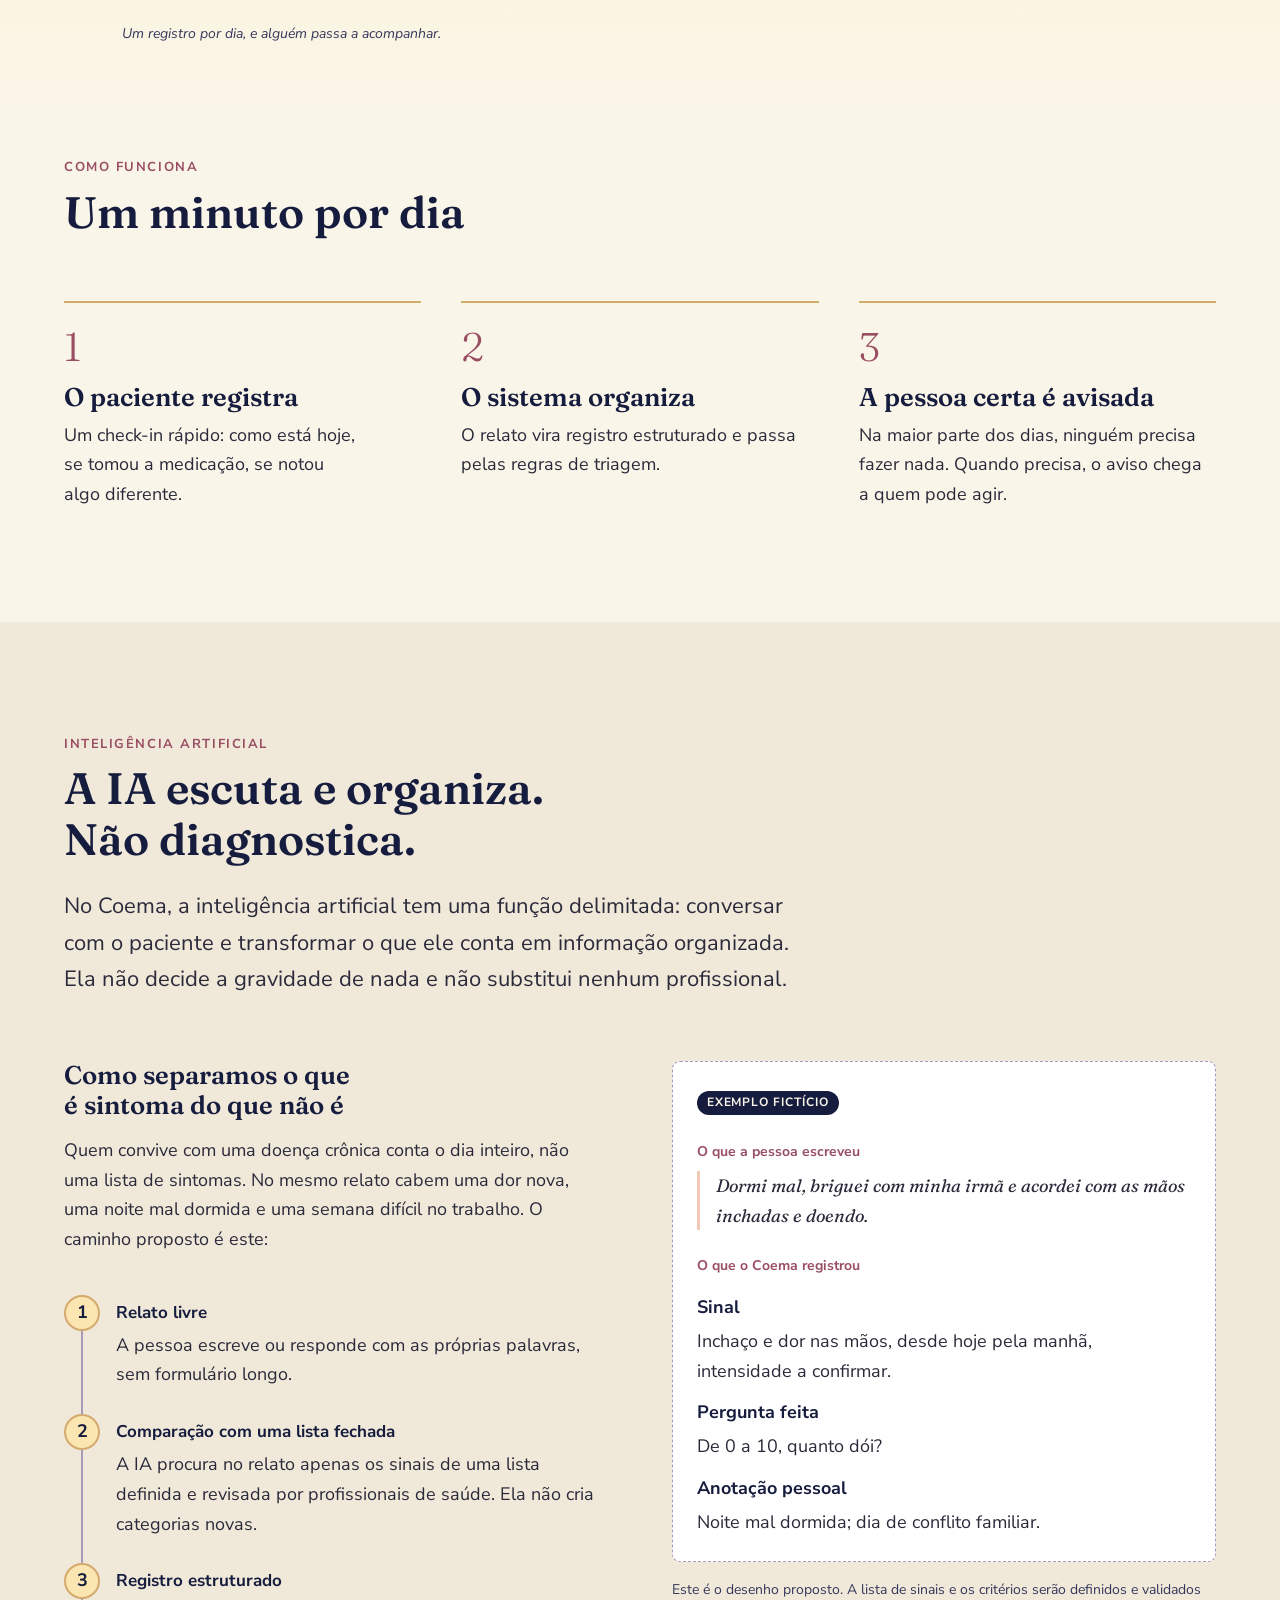
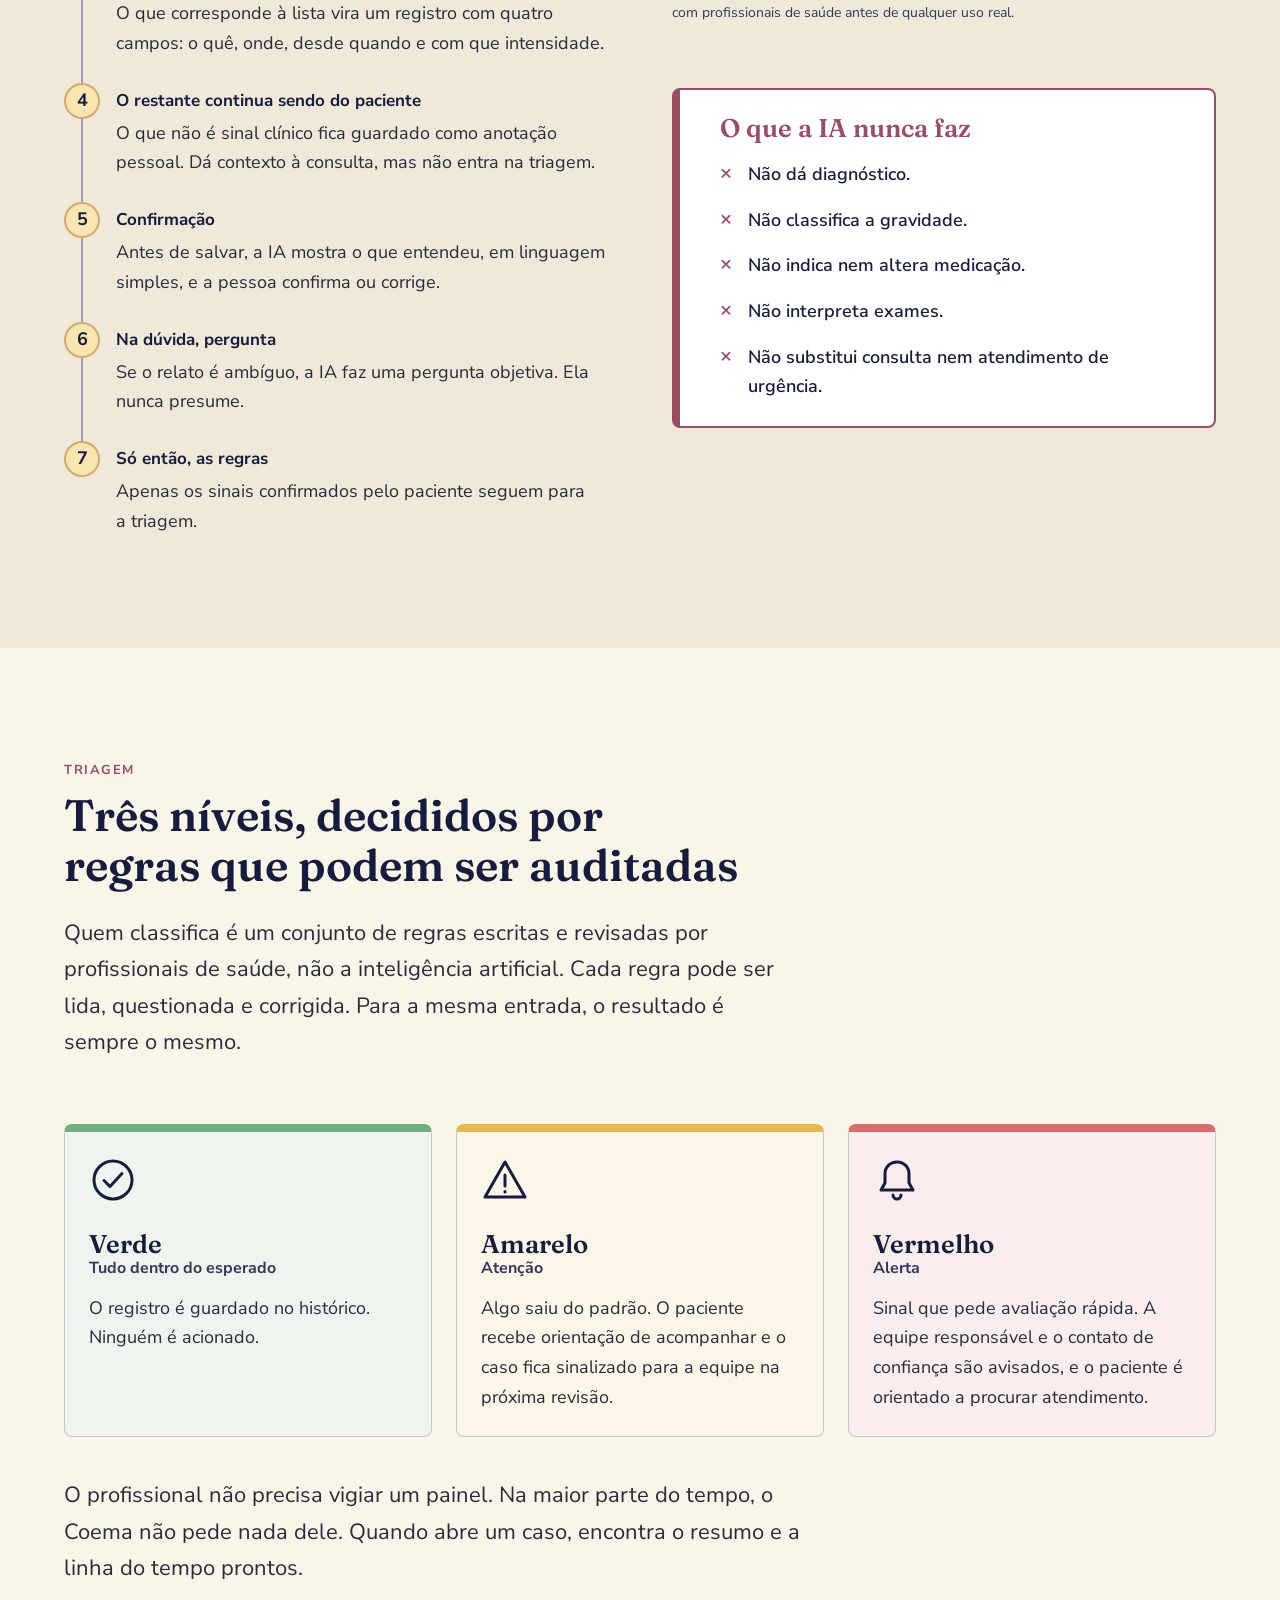
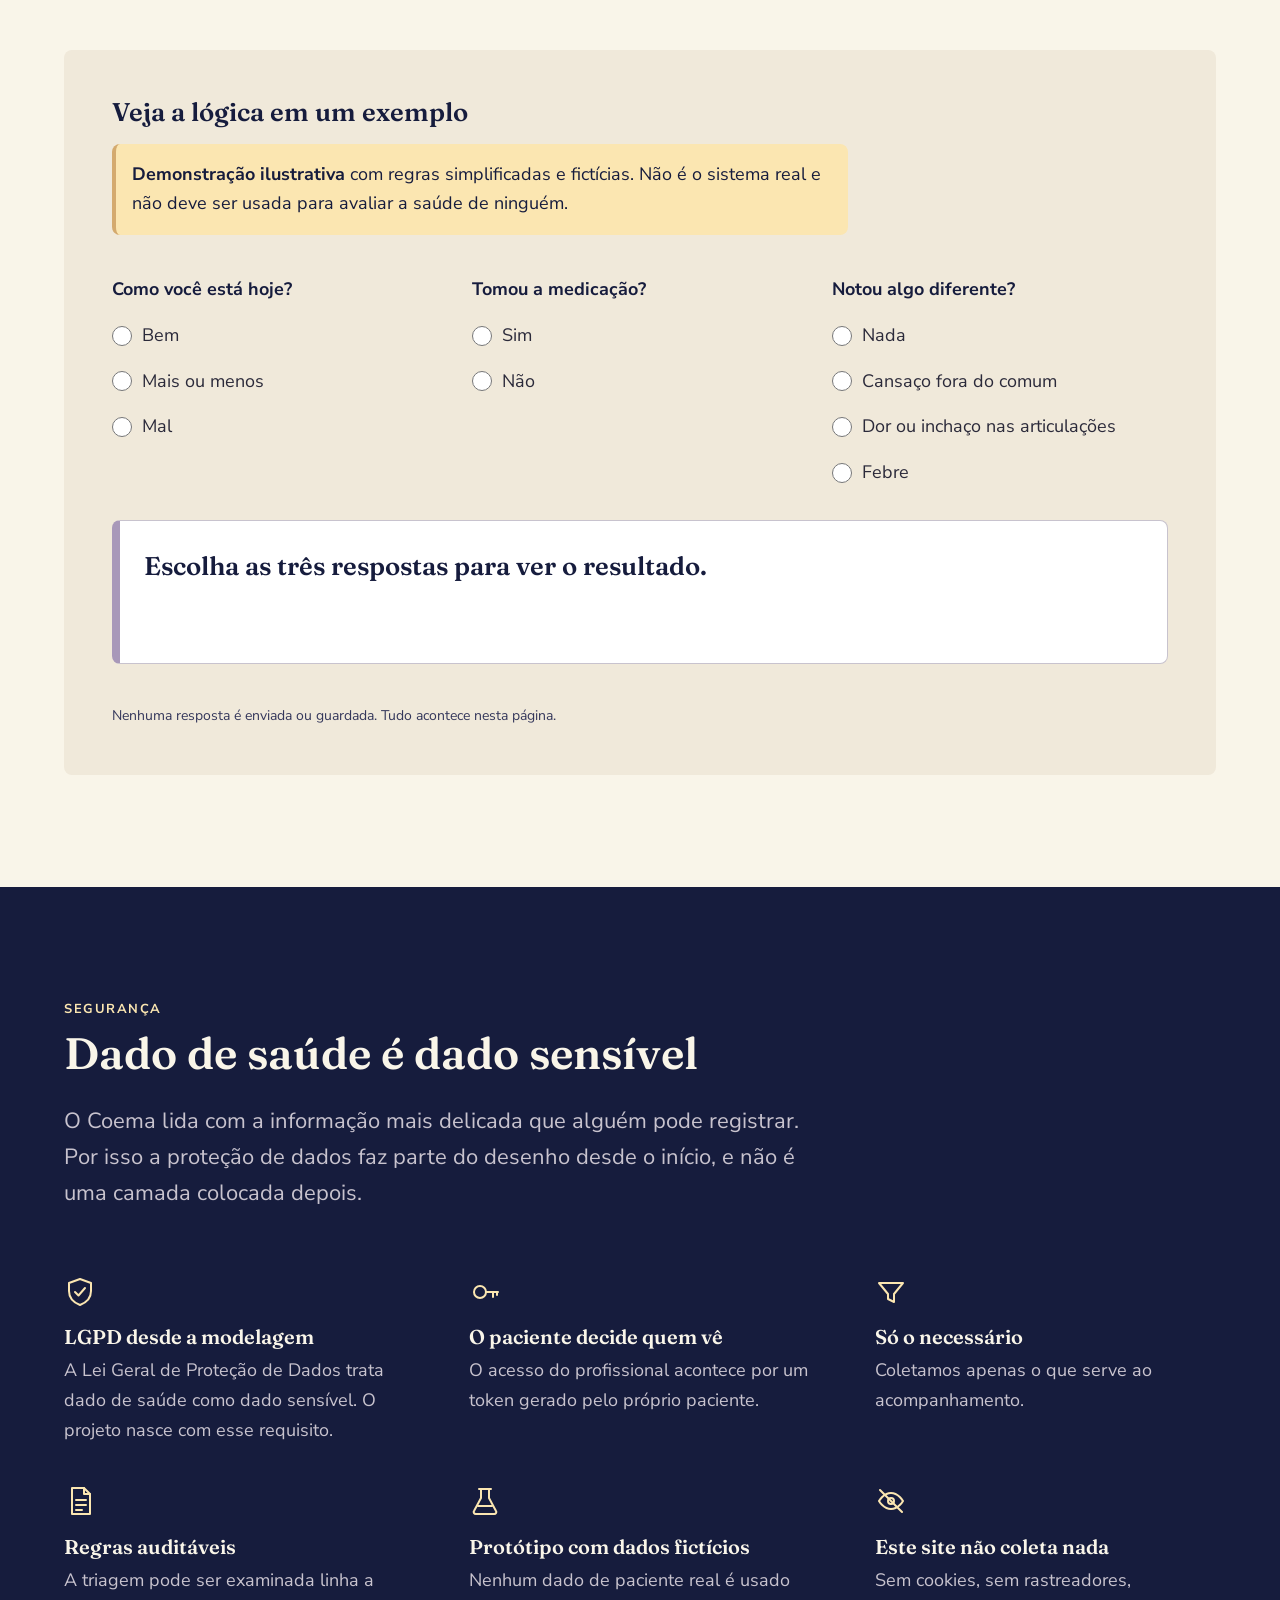
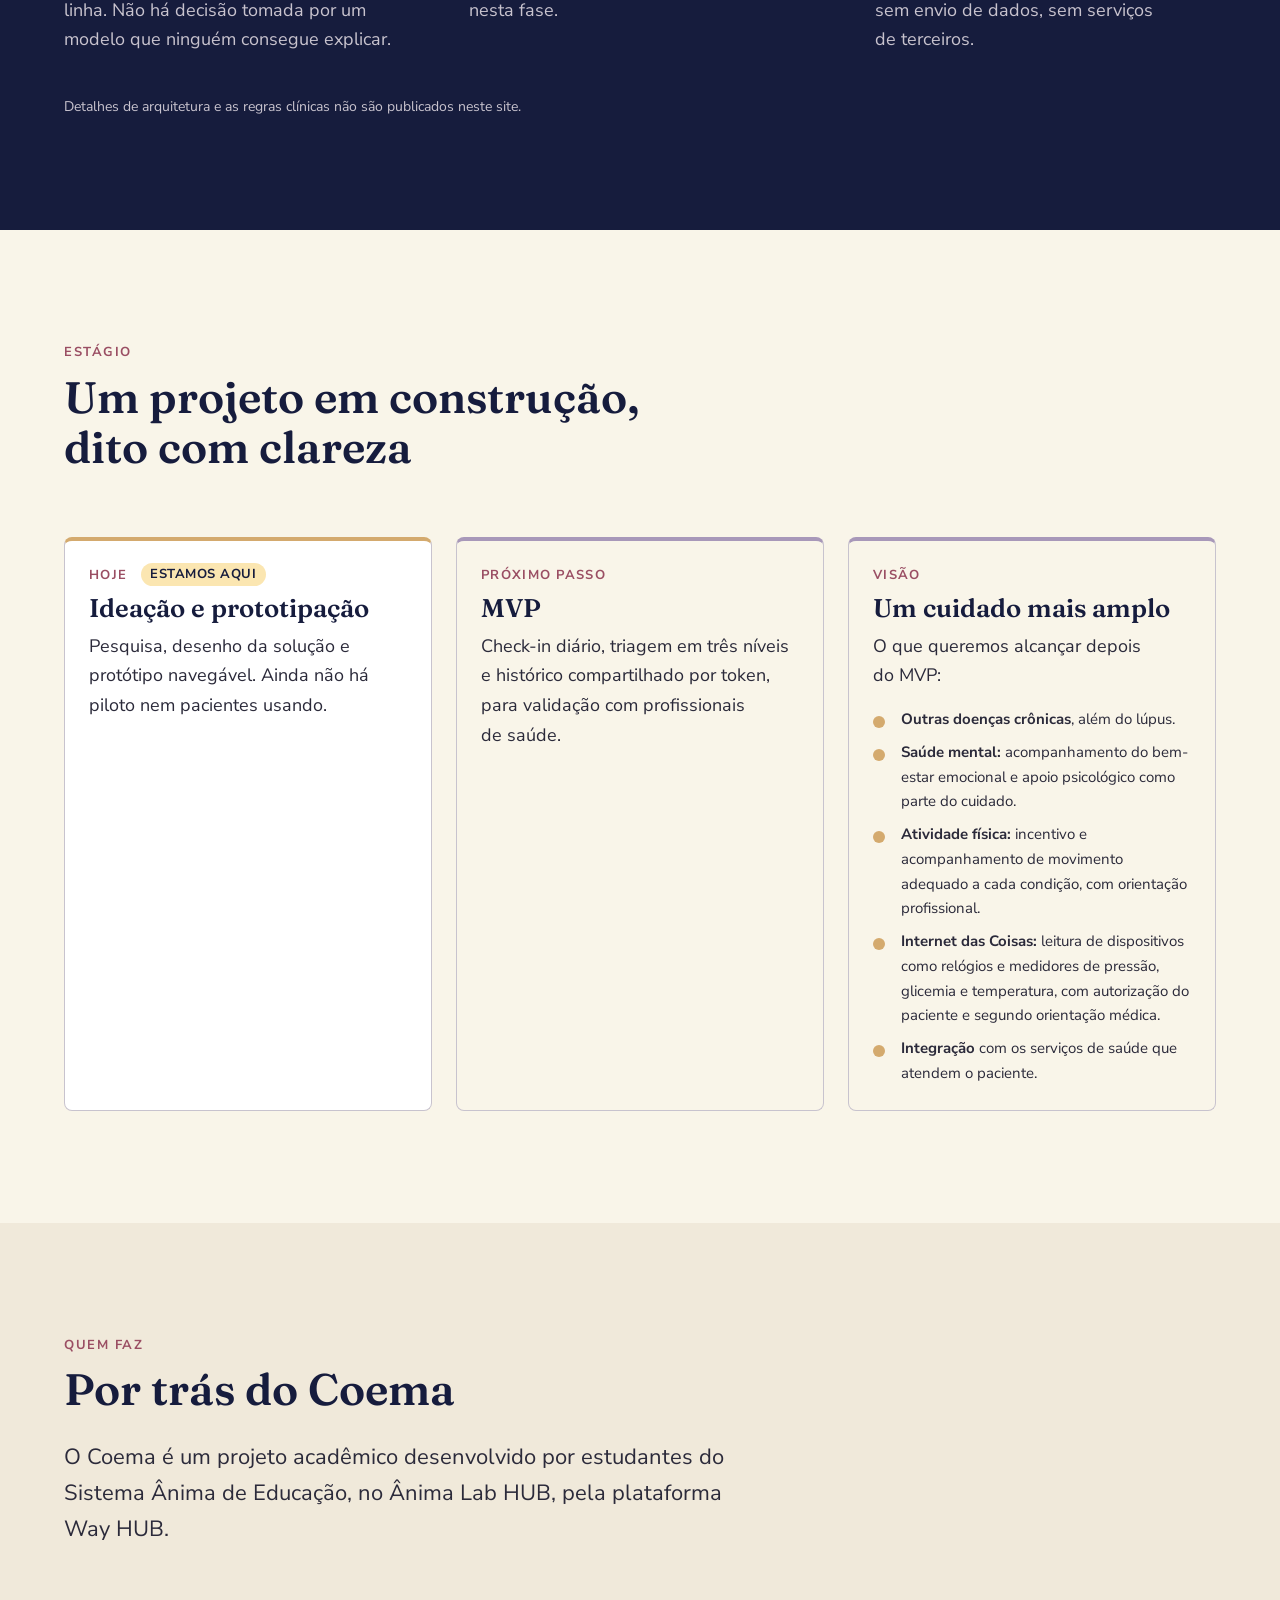
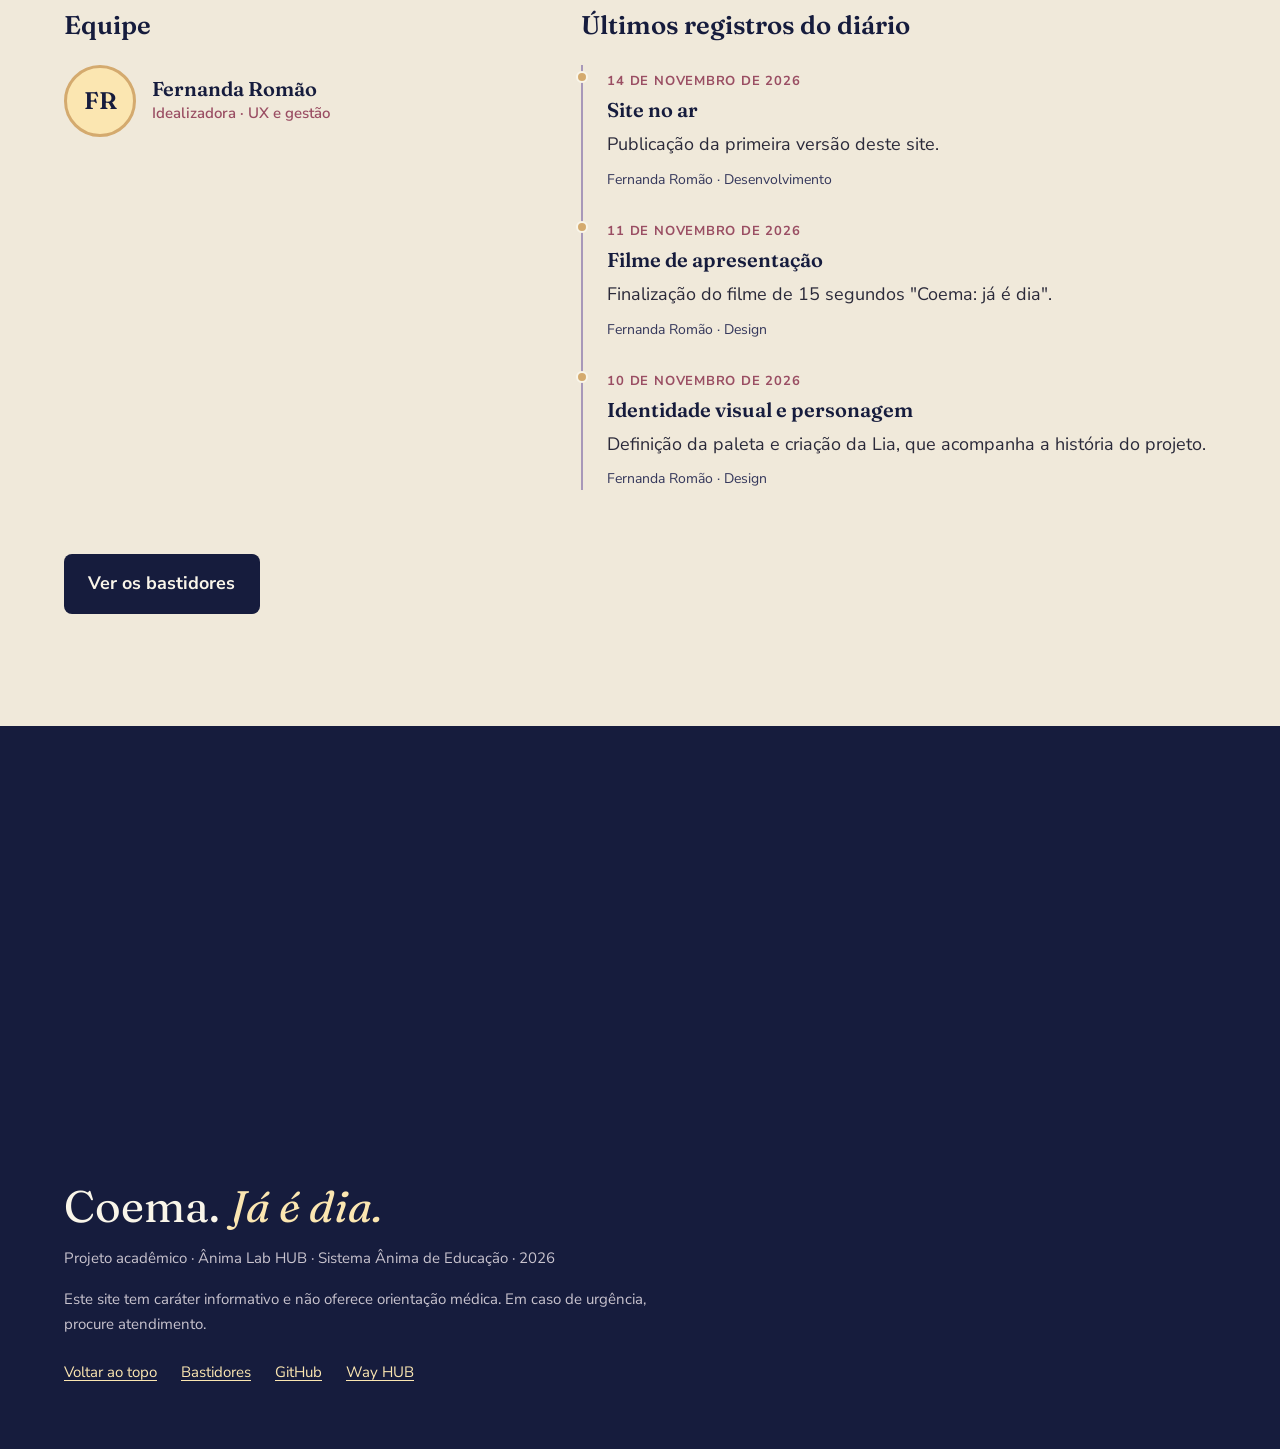
==== commit 27889bec: "feat: página Bastidores e resumo na página principal" ====
--- a/index.html
+++ b/index.html
@@ -86,8 +86,9 @@
             <li><a class="menu__link" href="#solucao">A solução</a></li>
             <li><a class="menu__link" href="#ia">A IA</a></li>
             <li><a class="menu__link" href="#seguranca">Segurança</a></li>
-            <li><a class="menu__link" href="#diario">Diário de Bordo</a></li>
-            <li><a class="menu__link" href="#equipe">Equipe</a></li>
+            <li>
+              <a class="menu__link" href="bastidores.html">Bastidores</a>
+            </li>
           </ul>
         </nav>
       </div>
@@ -1150,146 +1151,110 @@
         </div>
       </section>
 
-      <!-- SEÇÃO 10: DIÁRIO DE BORDO -->
-      <section
-        class="secao diario-secao"
-        id="diario"
-        aria-labelledby="diario-titulo"
-      >
+      <!-- SEÇÃO 10: QUEM FAZ (resumo; a versão completa está em bastidores.html) -->
+      <section class="secao quem" id="quem-faz" aria-labelledby="quem-titulo">
         <div class="container">
           <header class="secao__cabecalho">
-            <p class="rotulo">Diário de bordo</p>
-            <h2 class="secao__titulo" id="diario-titulo">
-              O que foi feito, e quando
-            </h2>
+            <p class="rotulo">Quem faz</p>
+            <h2 class="secao__titulo" id="quem-titulo">Por trás do Coema</h2>
             <p class="secao__intro">
-              Registro aberto do andamento do projeto, atualizado pela equipe.
+              O Coema é um projeto acadêmico desenvolvido por estudantes do
+              Sistema Ânima de Educação, no Ânima Lab HUB, pela plataforma Way
+              HUB.
             </p>
           </header>
 
-          <div class="diario" data-diario data-fonte="data/diario.json">
-            <div
-              class="diario__filtros"
-              role="group"
-              aria-label="Filtrar registros por tipo"
-            ></div>
-            <p class="diario__status" aria-live="polite"></p>
-            <div class="diario__lista"></div>
-            <button
-              class="botao botao--escuro diario__mais"
-              type="button"
-              hidden
+          <div class="quem__grade">
+            <div>
+              <h3 class="quem__subtitulo">Equipe</h3>
+              <!-- EQUIPE (resumo): um <li class="pessoa"> por integrante.
+                   Com foto:  <img class="pessoa__foto" src="img/equipe/nome.webp" width="160" height="160" alt="" />
+                   Sem foto:  <span class="pessoa__foto pessoa__foto--iniciais" aria-hidden="true">AB</span>
+              -->
+              <ul class="pessoas">
+                <li class="pessoa">
+                  <span
+                    class="pessoa__foto pessoa__foto--iniciais"
+                    aria-hidden="true"
+                    >FR</span
+                  >
+                  <div>
+                    <p class="pessoa__nome">Fernanda Romão</p>
+                    <p class="pessoa__funcao">Idealizadora · UX e gestão</p>
+                  </div>
+                </li>
+              </ul>
+            </div>
+
+            <div>
+              <h3 class="quem__subtitulo">Últimos registros do diário</h3>
+              <div
+                class="diario diario--resumo"
+                data-diario
+                data-fonte="data/diario.json"
+                data-limite="3"
+              >
+                <p class="diario__status" aria-live="polite"></p>
+                <div class="diario__lista"></div>
+              </div>
+              <noscript>
+                <p class="nota">
+                  O diário de bordo completo está na página Bastidores.
+                </p>
+              </noscript>
+            </div>
+          </div>
+
+          <p class="quem__acao">
+            <a class="botao botao--escuro" href="bastidores.html"
+              >Ver os bastidores</a
             >
-              Ver registros anteriores
-            </button>
-          </div>
-
-          <noscript>
-            <ol class="registros">
-              <li class="registro">
-                <article>
-                  <time class="registro__data" datetime="2026-11-14"
-                    >14 de novembro de 2026</time
-                  >
-                  <h3 class="registro__titulo">Site no ar</h3>
-                  <p>Publicação da primeira versão deste site.</p>
-                  <p class="registro__meta">Fernanda Romão · Desenvolvimento</p>
-                </article>
-              </li>
-              <li class="registro">
-                <article>
-                  <time class="registro__data" datetime="2026-11-11"
-                    >11 de novembro de 2026</time
-                  >
-                  <h3 class="registro__titulo">Filme de apresentação</h3>
-                  <p>Finalização do filme de 15 segundos "Coema: já é dia".</p>
-                  <p class="registro__meta">Fernanda Romão · Design</p>
-                </article>
-              </li>
-              <li class="registro">
-                <article>
-                  <time class="registro__data" datetime="2026-11-10"
-                    >10 de novembro de 2026</time
-                  >
-                  <h3 class="registro__titulo">
-                    Identidade visual e personagem
-                  </h3>
-                  <p>
-                    Definição da paleta e criação da Lia, que acompanha a
-                    história do projeto.
-                  </p>
-                  <p class="registro__meta">Fernanda Romão · Design</p>
-                </article>
-              </li>
-            </ol>
-          </noscript>
+          </p>
         </div>
       </section>
-
-          <!-- SEÇÃO 11: EQUIPE E INSTITUIÇÃO -->
-    <section class="secao equipe" id="equipe" aria-labelledby="equipe-titulo">
-      <div class="container">
-        <header class="secao__cabecalho">
-          <p class="rotulo">Quem faz</p>
-          <h2 class="secao__titulo" id="equipe-titulo">Equipe</h2>
-          <p class="secao__intro">O Coema é um projeto acadêmico desenvolvido por estudantes do Centro Universitário UNA, no Ânima Lab HUB, pela plataforma Way HUB.</p>
-        </header>
-
-        <div class="equipe__grade">
-          <div>
-            <h3 class="equipe__subtitulo">Integrantes</h3>
-            <!-- EQUIPE: trocar o parágrafo abaixo pela lista quando os dados estiverem confirmados.
-                 Modelo de item:
-                 <li><strong>Nome completo</strong> <span>Função no projeto · Curso</span></li>
-            -->
-            <ul class="equipe__lista">
-              <li><strong>Fernanda Romão</strong> <span>Idealizadora, UX e gestão · Ciência da Computação</span></li>
-            </ul>
-            <p class="nota">A lista completa da equipe será publicada em breve.</p>
-          </div>
-
-          <div>
-            <h3 class="equipe__subtitulo">Onde encontrar</h3>
-            <ul class="equipe__links">
-              <li><a href="https://github.com/NandaRomao/coema-site" target="_blank" rel="noopener noreferrer">Repositório deste site no GitHub</a></li>
-              <li><a href="https://way.animahub.com.br/" target="_blank" rel="noopener noreferrer">Way HUB</a></li>
-              <li><a href="https://www.una.br/" target="_blank" rel="noopener noreferrer">Centro Universitário UNA</a></li>
-              <!-- CONTATO: acrescentar aqui o e-mail do projeto quando estiver definido:
-                   <li><a href="mailto:ENDERECO">ENDERECO</a></li>
-              -->
-            </ul>
-          </div>
-        </div>
-
-        <!-- SEÇÃO 12: POR QUE O COEMA EXISTE (discreta) -->
-        <details class="porque">
-          <summary>Por que o Coema existe</summary>
-          <div class="porque__conteudo">
-            <!-- TEXTO DA FERNANDA: escrever aqui -->
-            <p>A história de como o Coema começou será contada aqui pela idealizadora.</p>
-            <p class="porque__assinatura">
-              Fernanda Romão, idealizadora ·
-              <a href="https://github.com/NandaRomao" target="_blank" rel="noopener noreferrer">GitHub</a> ·
-              <a href="https://www.linkedin.com/in/romaonanda/" target="_blank" rel="noopener noreferrer">LinkedIn</a>
-            </p>
-          </div>
-        </details>
+    </main>
+    <footer class="rodape">
+      <img
+        class="rodape__imagem"
+        src="img/cenas/morro.webp"
+        width="1200"
+        height="1101"
+        loading="lazy"
+        decoding="async"
+        alt="Ilustração de uma mulher de costas, no alto de um morro, olhando o sol nascer sobre a cidade."
+      />
+
+      <div class="container rodape__interno">
+        <p class="rodape__marca">Coema. <em>Já é dia.</em></p>
+        <p>
+          Projeto acadêmico · Ânima Lab HUB · Sistema Ânima de Educação ·
+          <span data-ano>2026</span>
+        </p>
+        <p class="rodape__aviso">
+          Este site tem caráter informativo e não oferece orientação médica. Em
+          caso de urgência, procure atendimento.
+        </p>
+        <ul class="rodape__links">
+          <li><a href="#topo">Voltar ao topo</a></li>
+          <li><a href="bastidores.html">Bastidores</a></li>
+          <li>
+            <a
+              href="https://github.com/NandaRomao/coema-site"
+              target="_blank"
+              rel="noopener noreferrer"
+              >GitHub</a
+            >
+          </li>
+          <li>
+            <a
+              href="https://way.animahub.com.br/"
+              target="_blank"
+              rel="noopener noreferrer"
+              >Way HUB</a
+            >
+          </li>
+        </ul>
       </div>
-    </section>
-    </main>
-      <footer class="rodape">
-    <img class="rodape__imagem" src="img/cenas/morro.webp" width="1200" height="1101" loading="lazy" decoding="async" alt="Ilustração de uma mulher de costas, no alto de um morro, olhando o sol nascer sobre a cidade.">
-
-    <div class="container rodape__interno">
-      <p class="rodape__marca">Coema. <em>Já é dia.</em></p>
-      <p>Projeto acadêmico · UNA · Ânima Lab HUB · <span data-ano>2026</span></p>
-      <p class="rodape__aviso">Este site tem caráter informativo e não oferece orientação médica. Em caso de urgência, procure atendimento.</p>
-      <ul class="rodape__links">
-        <li><a href="#topo">Voltar ao topo</a></li>
-        <li><a href="https://github.com/NandaRomao/coema-site" target="_blank" rel="noopener noreferrer">GitHub</a></li>
-        <li><a href="https://way.animahub.com.br/" target="_blank" rel="noopener noreferrer">Way HUB</a></li>
-      </ul>
-    </div>
-  </footer>
+    </footer>
   </body>
 </html>
--- a/css/componentes.css
+++ b/css/componentes.css
@@ -725,4 +725,112 @@
   margin-top: var(--espaco-1);
   font-size: 0.875rem;
   color: var(--indigo);
-}+}
+
+/* Pessoas da equipe */
+
+.pessoas {
+  display: grid;
+  gap: var(--espaco-3);
+  margin: 0;
+  padding: 0;
+  list-style: none;
+}
+
+.pessoa {
+  display: flex;
+  align-items: center;
+  gap: var(--espaco-2);
+}
+
+.pessoa__foto {
+  flex: none;
+  width: 4.5rem;
+  height: 4.5rem;
+  border: 3px solid var(--mostarda);
+  border-radius: 50%;
+  object-fit: cover;
+}
+
+.pessoa__foto--iniciais {
+  display: grid;
+  place-items: center;
+  background-color: var(--sol);
+  font-family: var(--fonte-titulo);
+  font-size: 1.5rem;
+  font-weight: 600;
+  color: var(--noite);
+}
+
+.pessoa__nome {
+  margin: 0;
+  font-family: var(--fonte-titulo);
+  font-size: 1.25rem;
+  font-weight: 600;
+  line-height: 1.2;
+  color: var(--noite);
+}
+
+.pessoa__funcao {
+  font-size: 0.9375rem;
+  font-weight: 600;
+  color: var(--rose-escuro);
+}
+
+.pessoa__curso,
+.pessoa__bio {
+  margin-top: 0.25rem;
+  font-size: 0.9375rem;
+}
+
+.pessoa__curso {
+  color: var(--indigo);
+}
+
+.pessoa__links {
+  display: flex;
+  flex-wrap: wrap;
+  gap: var(--espaco-2);
+  margin-top: var(--espaco-1);
+  font-size: 0.9375rem;
+  font-weight: 600;
+}
+
+.pessoas--completas {
+  gap: var(--espaco-4);
+}
+
+@media (min-width: 52rem) {
+  .pessoas--completas {
+    grid-template-columns: repeat(2, 1fr);
+  }
+}
+
+.pessoa--completa {
+  align-items: flex-start;
+  padding: var(--espaco-3);
+  background-color: #fff;
+  border: 1px solid var(--lavanda-clara);
+  border-radius: var(--raio);
+}
+
+.pessoa--completa .pessoa__foto {
+  width: 6rem;
+  height: 6rem;
+}
+
+/* Diário em modo resumo (página principal) */
+
+.diario--resumo .diario__status:empty {
+  display: none;
+}
+
+.diario--resumo .registros {
+  gap: var(--espaco-3);
+}
+
+/* Item do menu que corresponde à página aberta */
+
+.menu__link[aria-current="page"] {
+  border-bottom-color: var(--mostarda);
+}
--- a/css/secoes.css
+++ b/css/secoes.css
@@ -476,4 +476,87 @@
 .solucao .pares__aba[aria-selected="true"] {
   background-color: #fff;
   border-left-color: var(--rose-escuro);
-}+}
+
+/* Página principal: resumo "Quem faz" */
+
+.quem {
+  background-color: var(--papel-sombra);
+}
+
+.quem__grade {
+  display: grid;
+  gap: var(--espaco-5);
+}
+
+@media (min-width: 52rem) {
+  .quem__grade {
+    grid-template-columns: 5fr 7fr;
+  }
+}
+
+.quem__subtitulo {
+  margin-bottom: var(--espaco-3);
+  font-size: var(--titulo-3);
+  color: var(--noite);
+}
+
+.quem__acao {
+  margin-top: var(--espaco-5);
+}
+
+/* Página Bastidores */
+
+.pagina-topo {
+  background-color: var(--noite);
+  background-image: linear-gradient(180deg, var(--noite) 0%, var(--indigo) 100%);
+  color: var(--papel);
+  padding-block: clamp(3rem, 2rem + 4vw, 5rem);
+}
+
+.pagina-topo__titulo {
+  margin-top: var(--espaco-1);
+  font-size: clamp(2.25rem, 1.6rem + 3vw, 3.75rem);
+  font-weight: 500;
+  line-height: 1.05;
+}
+
+.pagina-topo__texto {
+  margin-top: var(--espaco-3);
+  max-width: 40rem;
+  font-size: var(--texto-g);
+  color: var(--lavanda-clara);
+}
+
+.pagina-topo__atalhos {
+  display: flex;
+  flex-wrap: wrap;
+  gap: var(--espaco-3);
+  margin-top: var(--espaco-3);
+  font-weight: 600;
+}
+
+.pagina-topo__atalhos a {
+  color: var(--sol);
+}
+
+.onde {
+  margin-top: var(--espaco-5);
+}
+
+.onde__titulo {
+  margin-bottom: var(--espaco-2);
+  font-size: var(--titulo-3);
+  color: var(--noite);
+}
+
+.onde__lista {
+  display: grid;
+  gap: var(--espaco-1);
+  padding: 0;
+  list-style: none;
+}
+
+.diario-secao {
+  background-color: var(--papel-sombra);
+}
